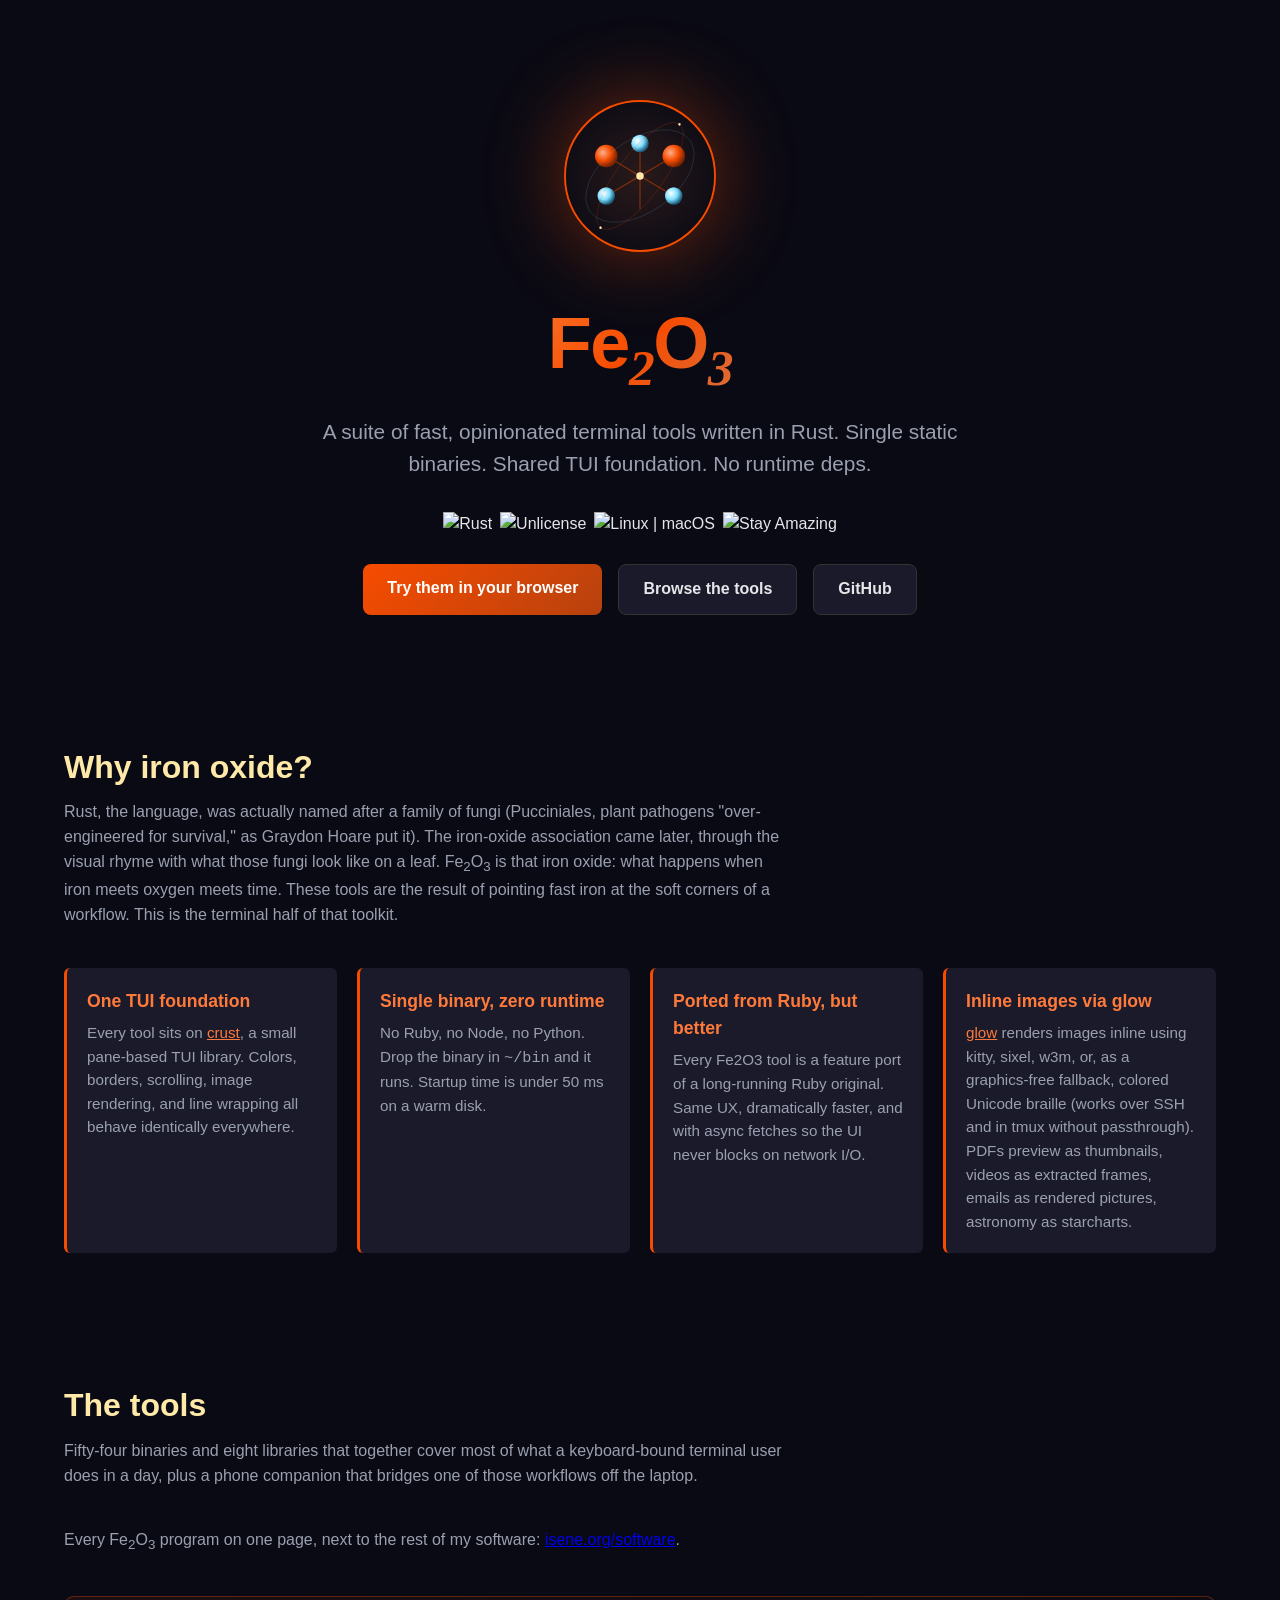
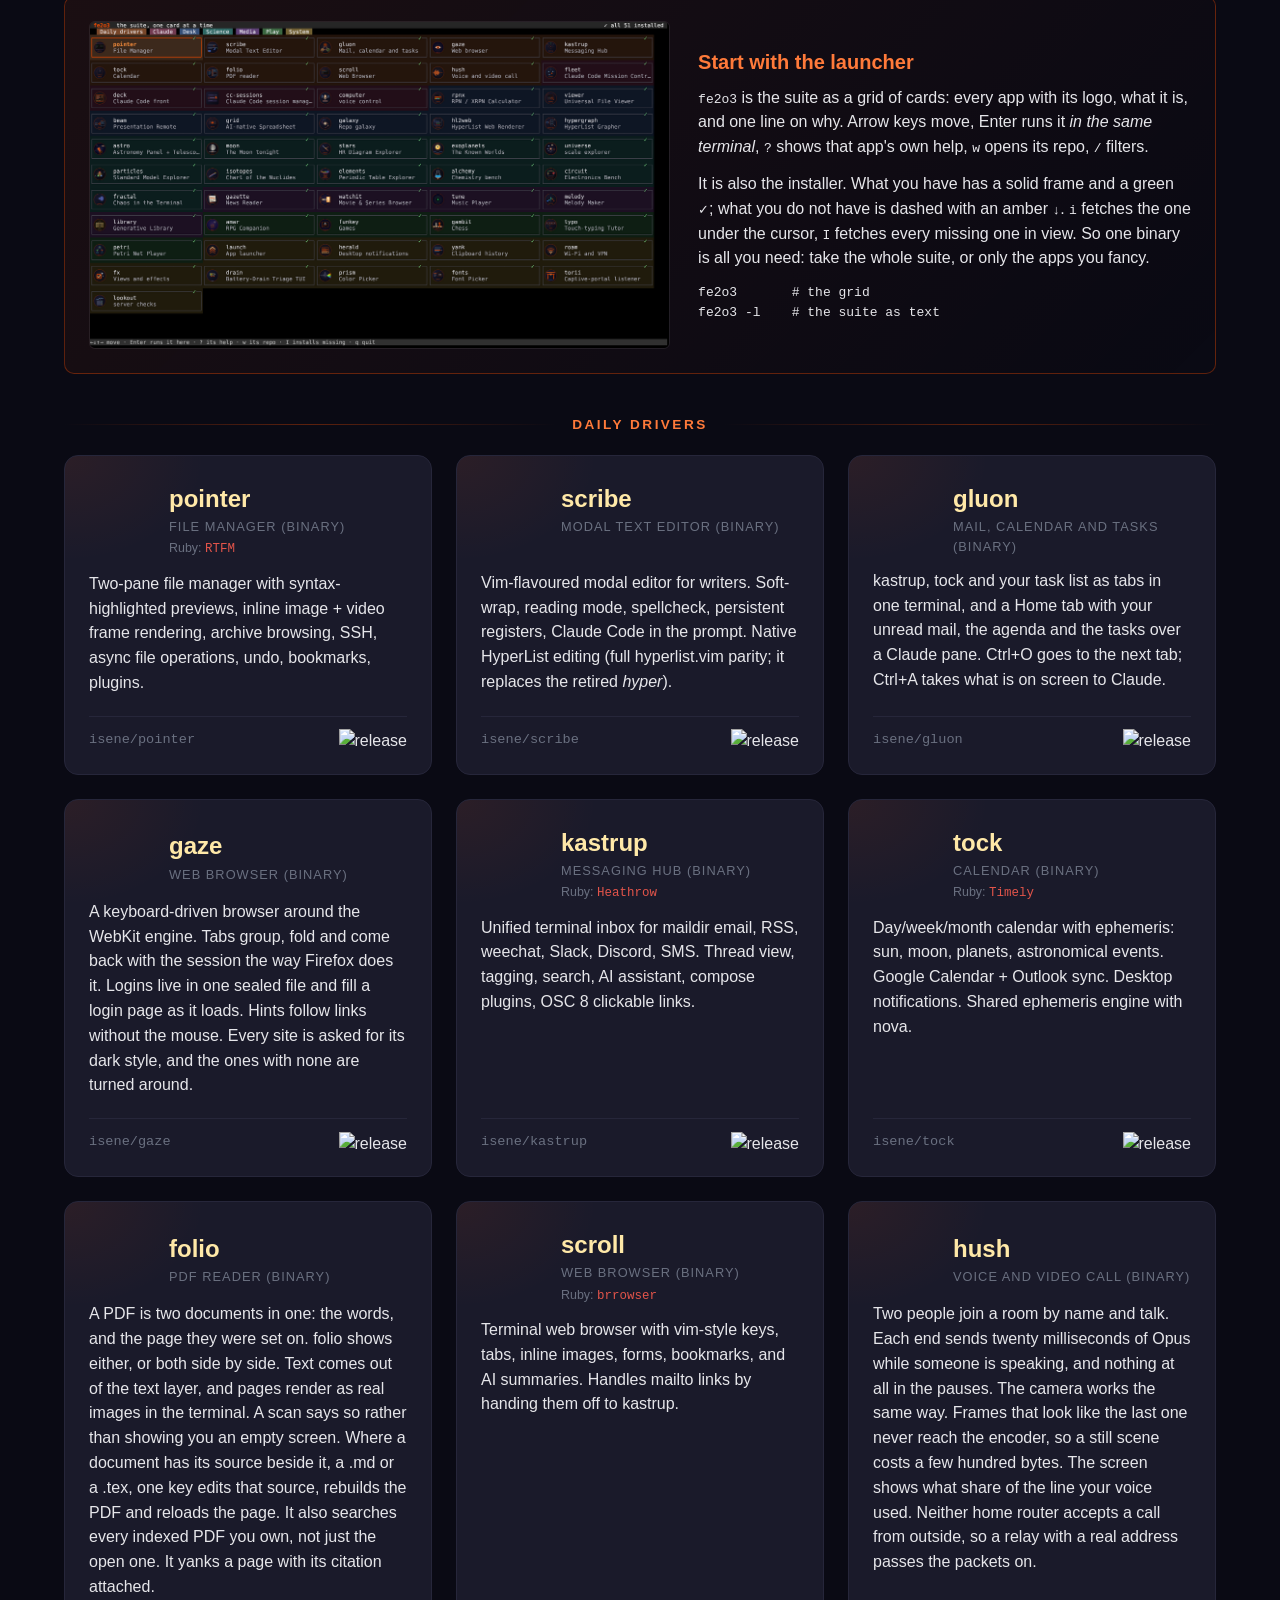
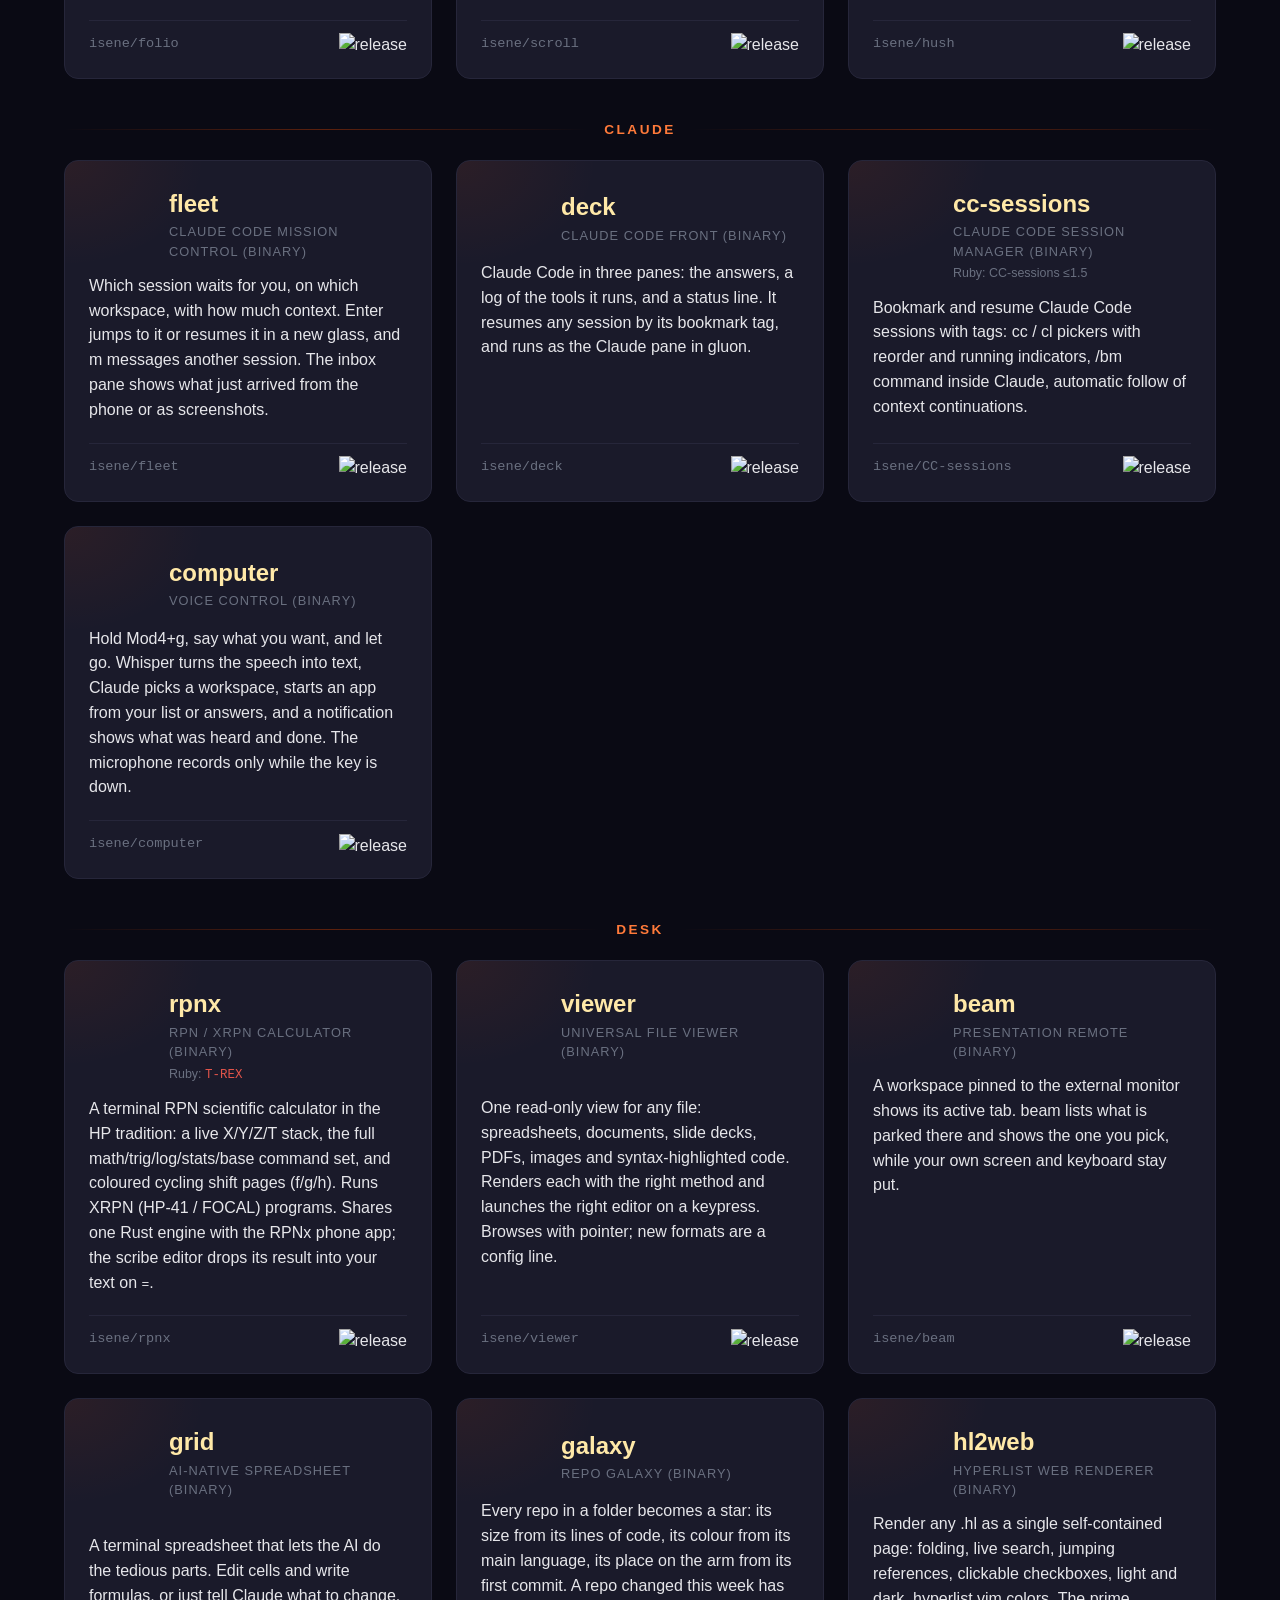
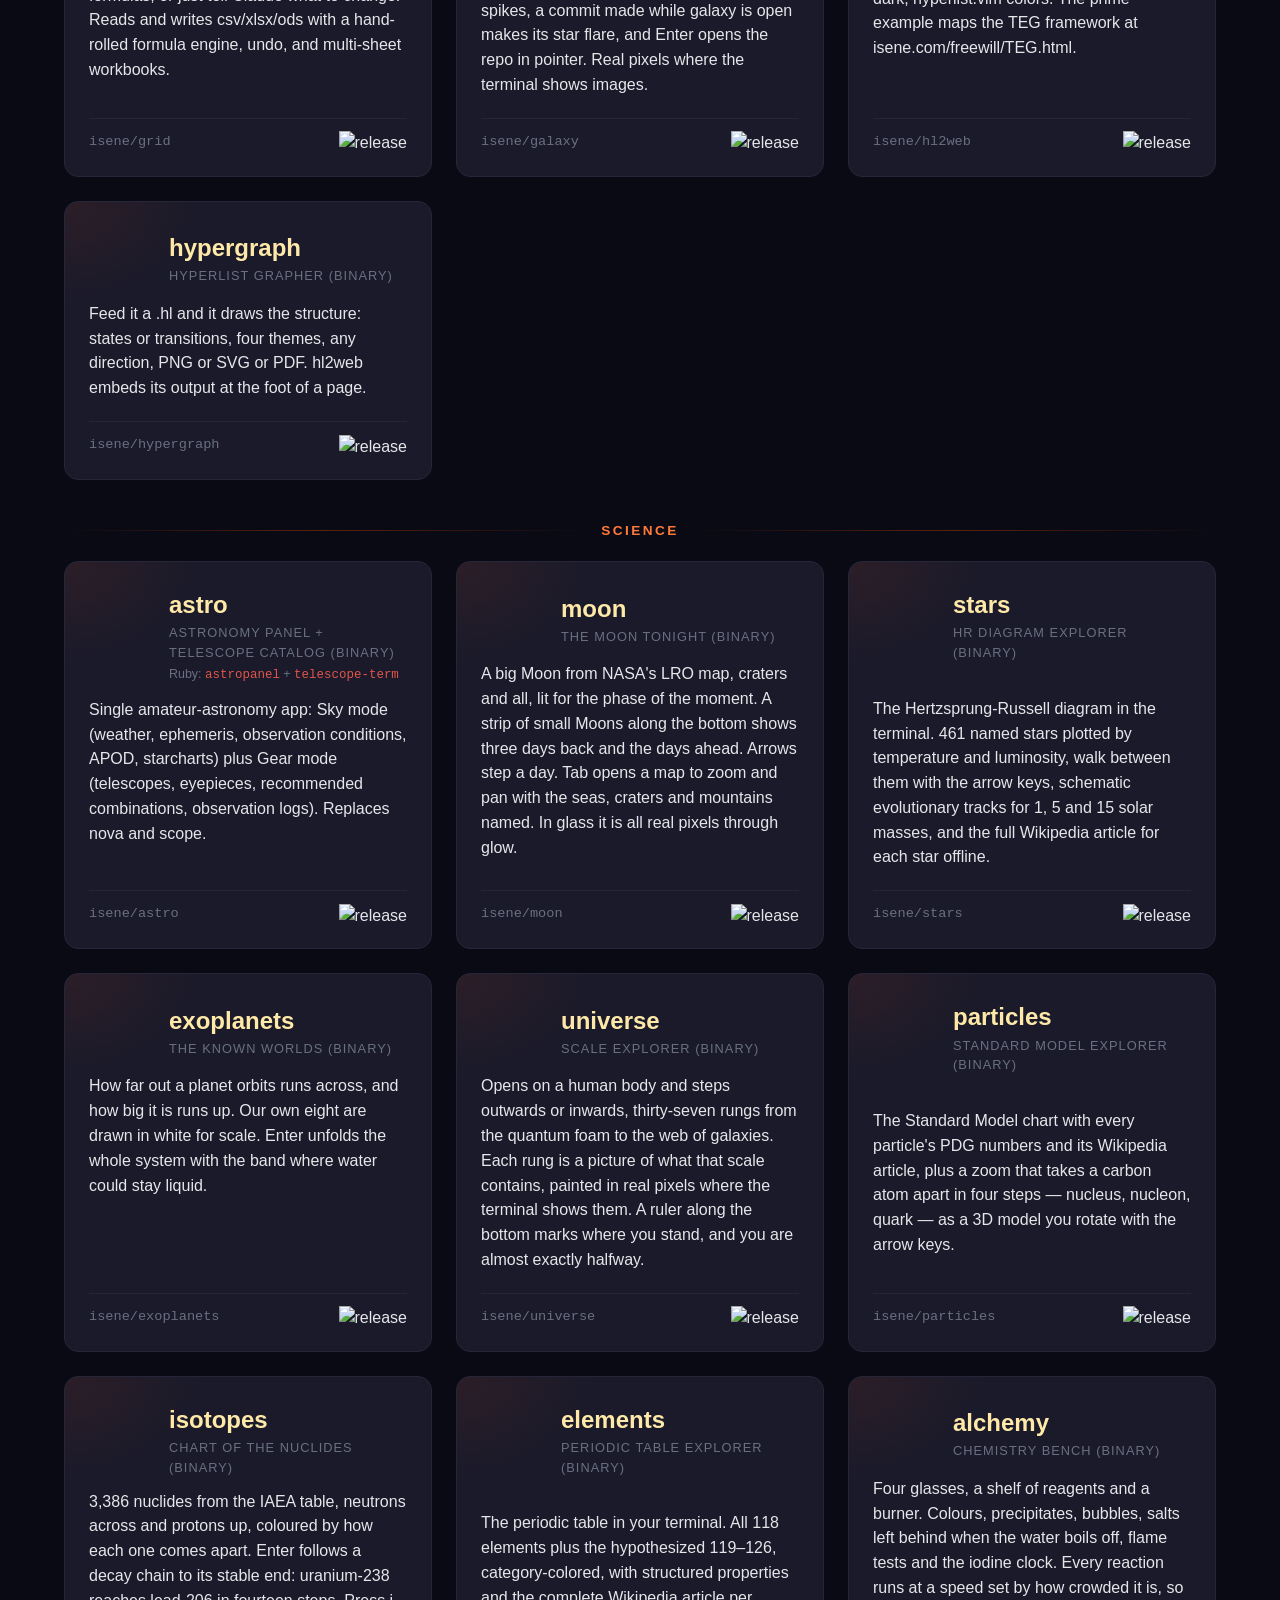
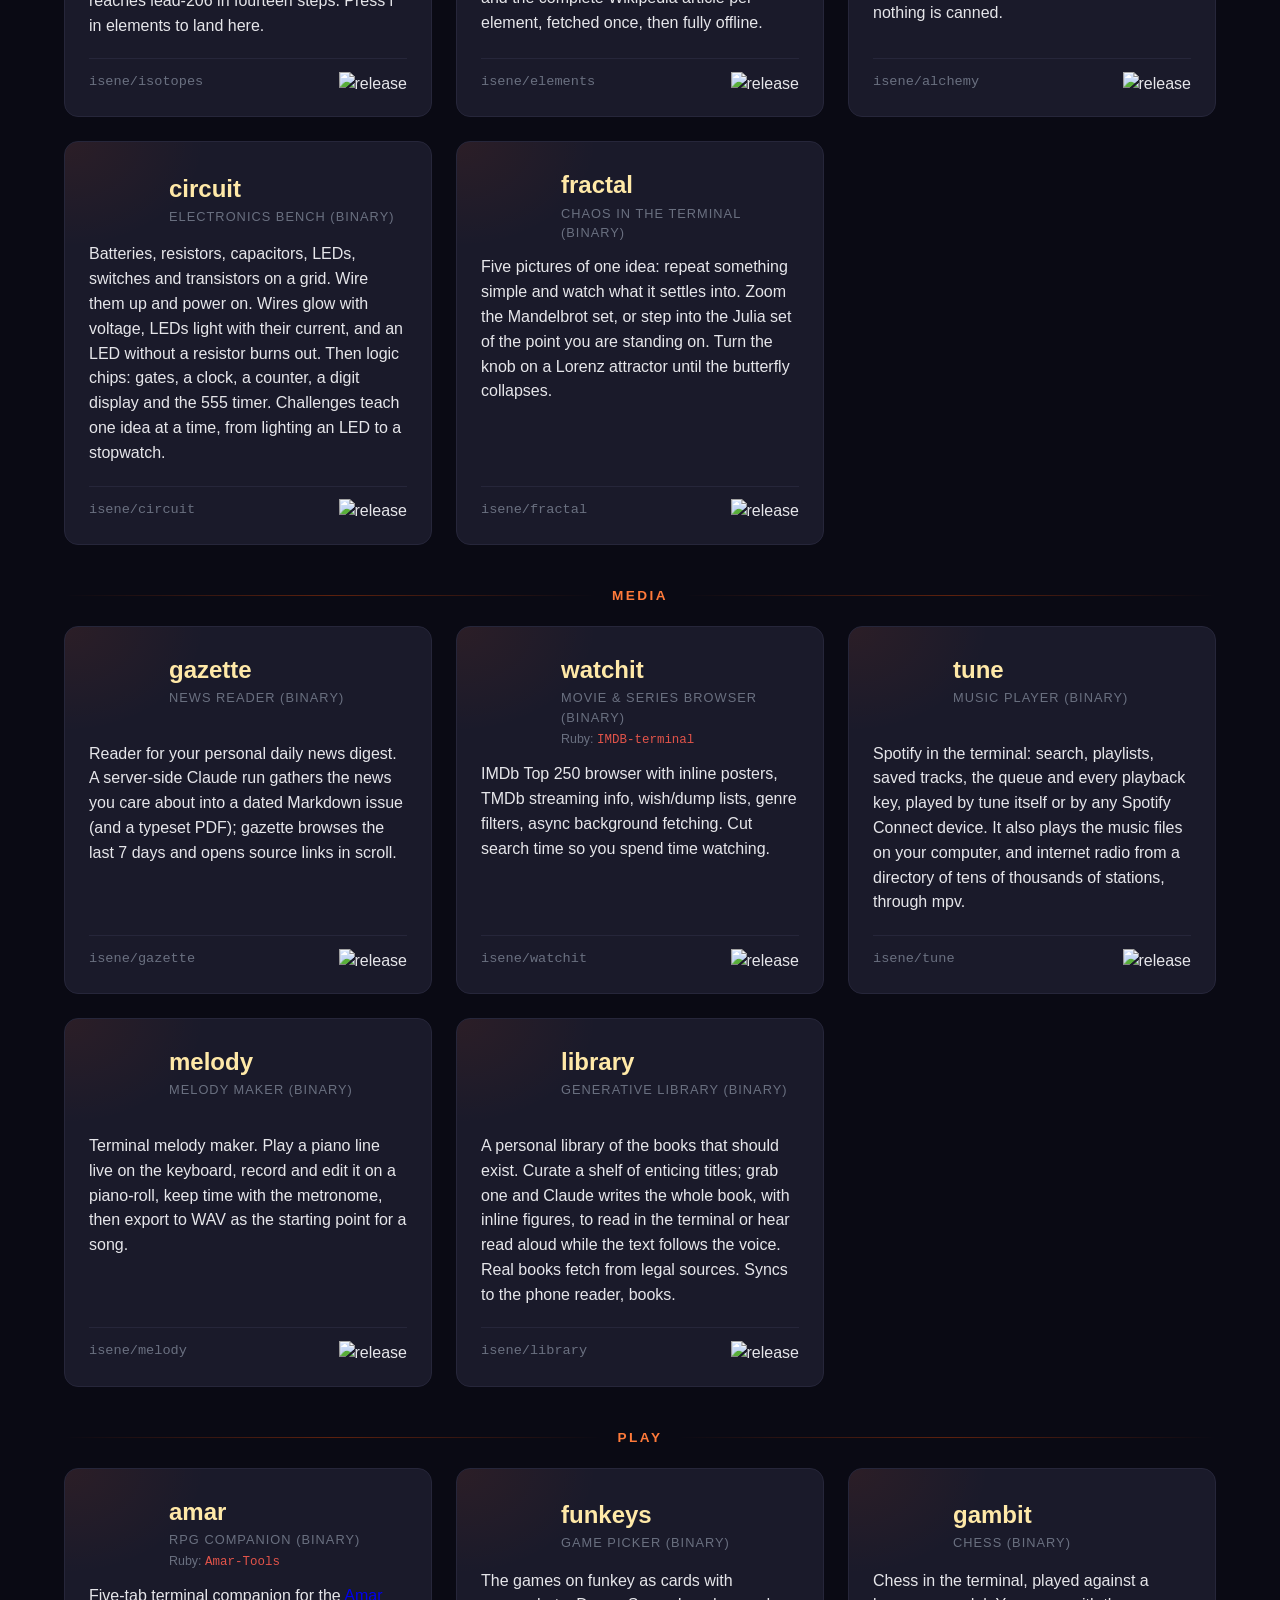
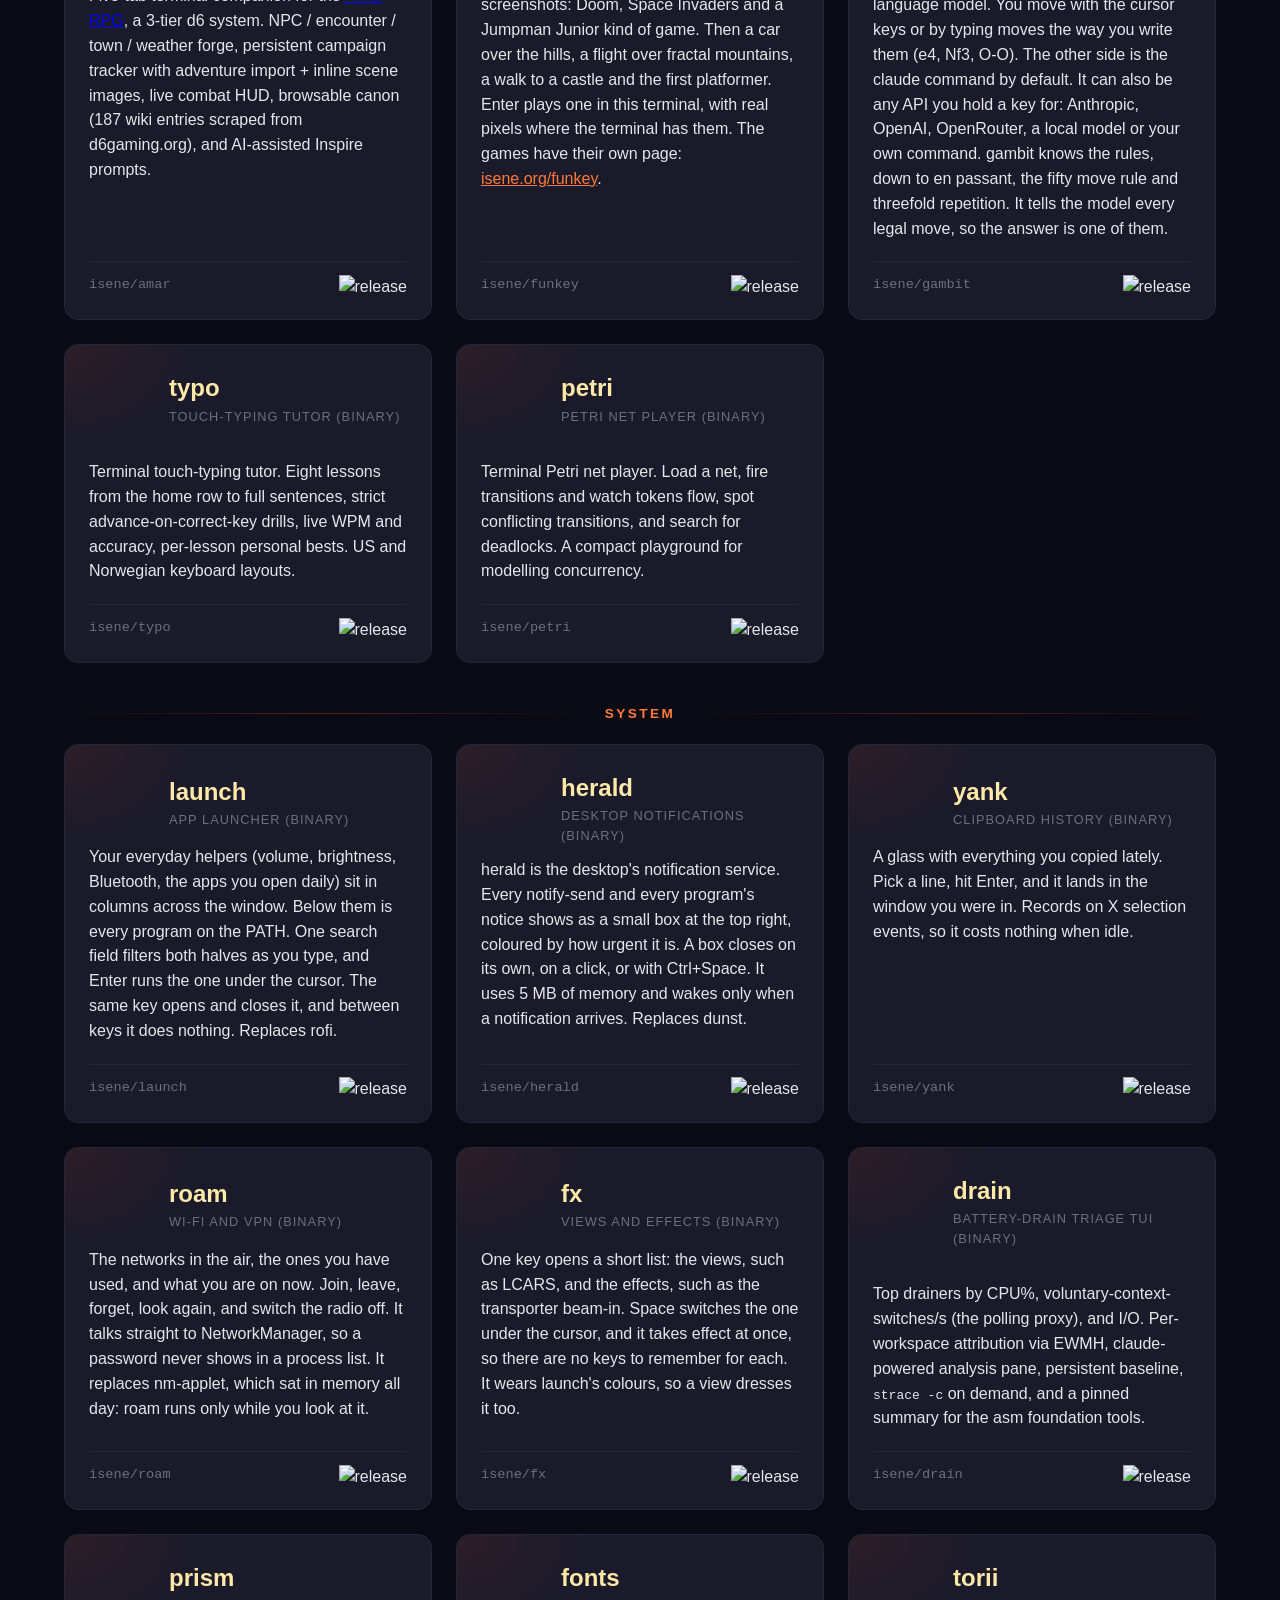
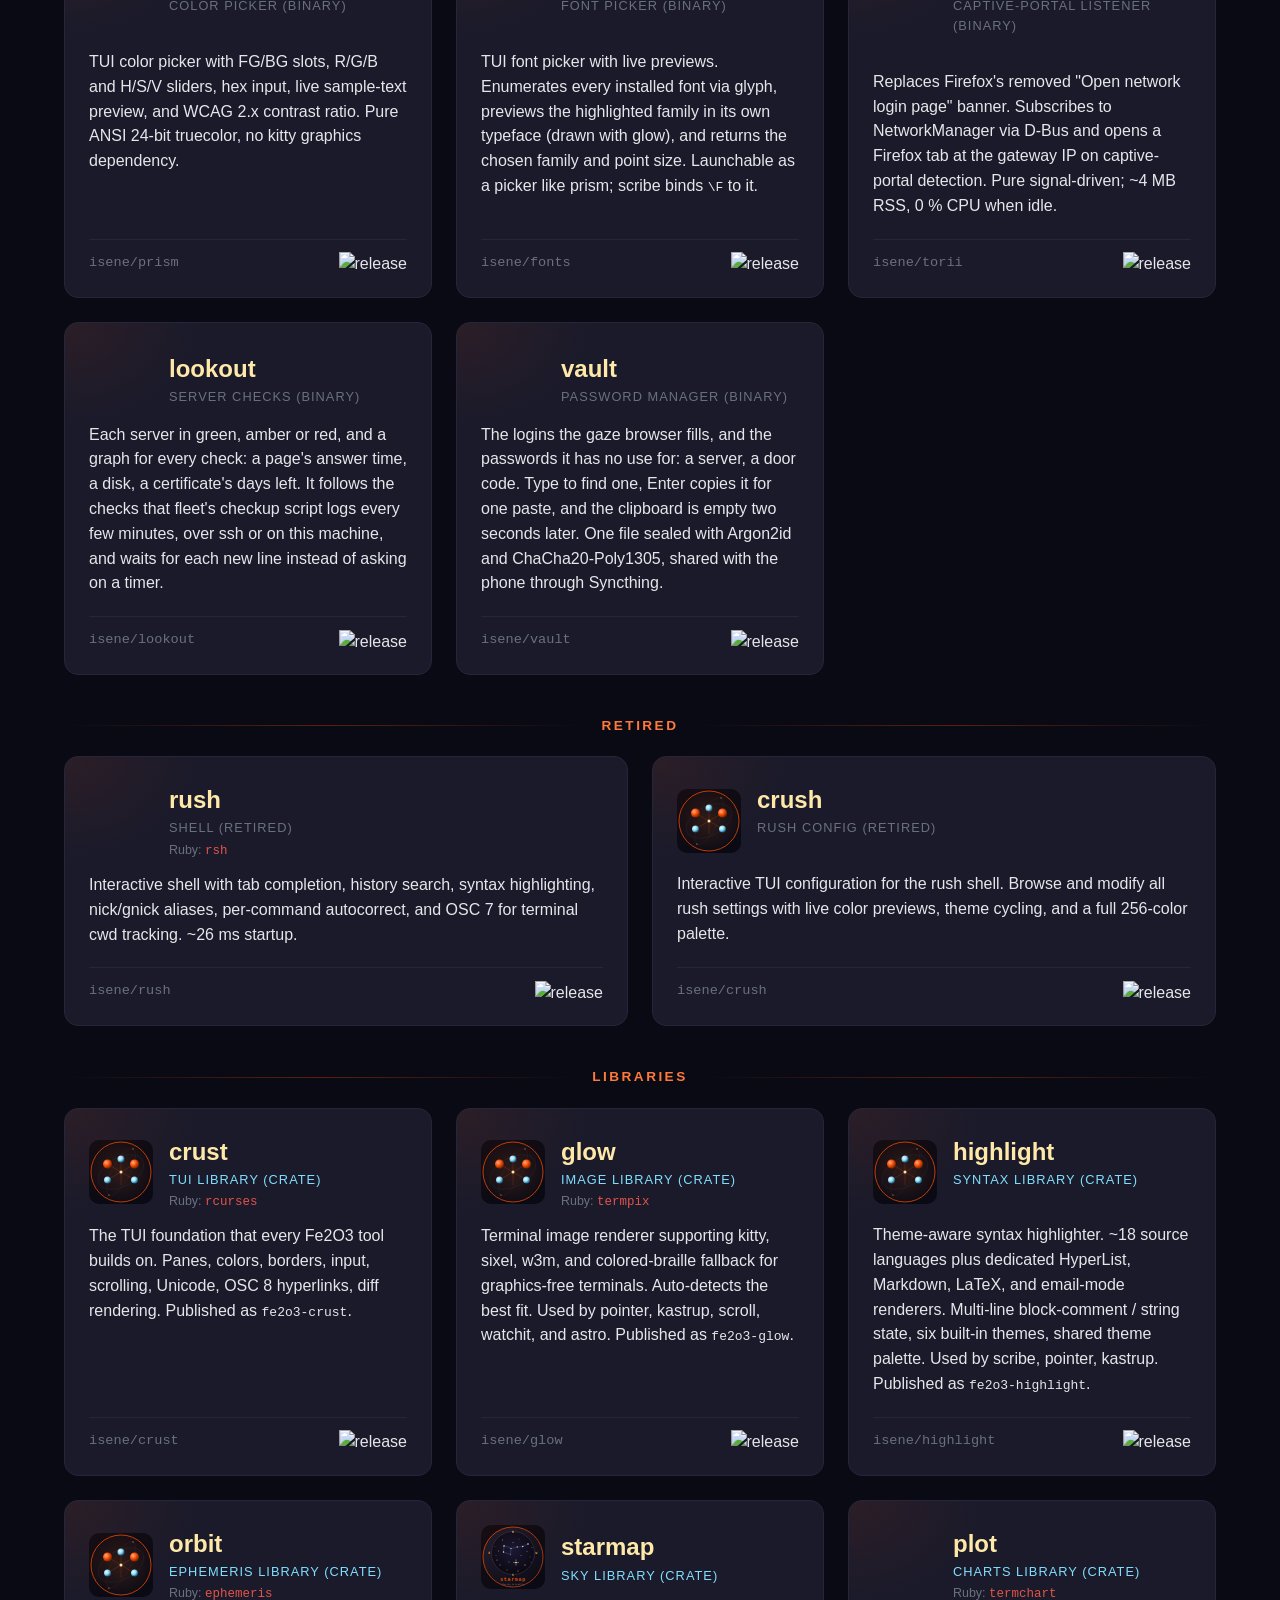
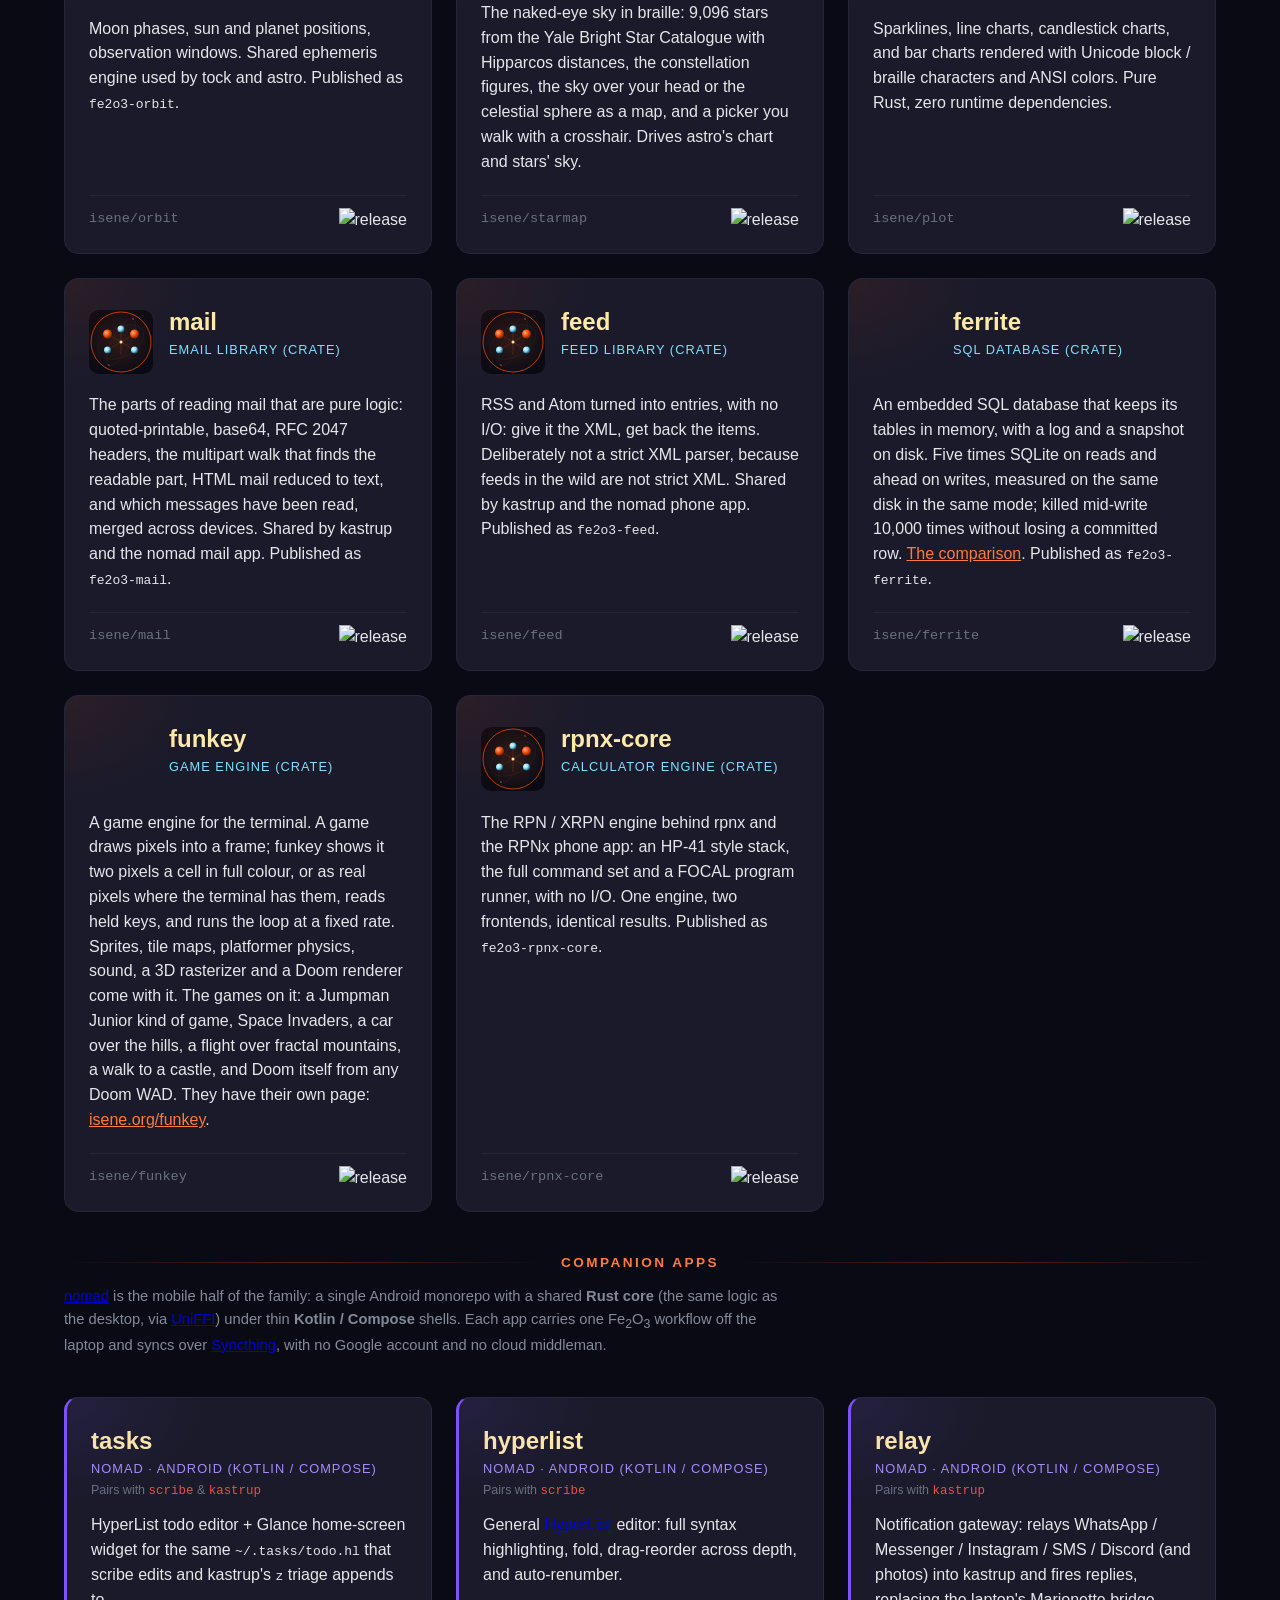
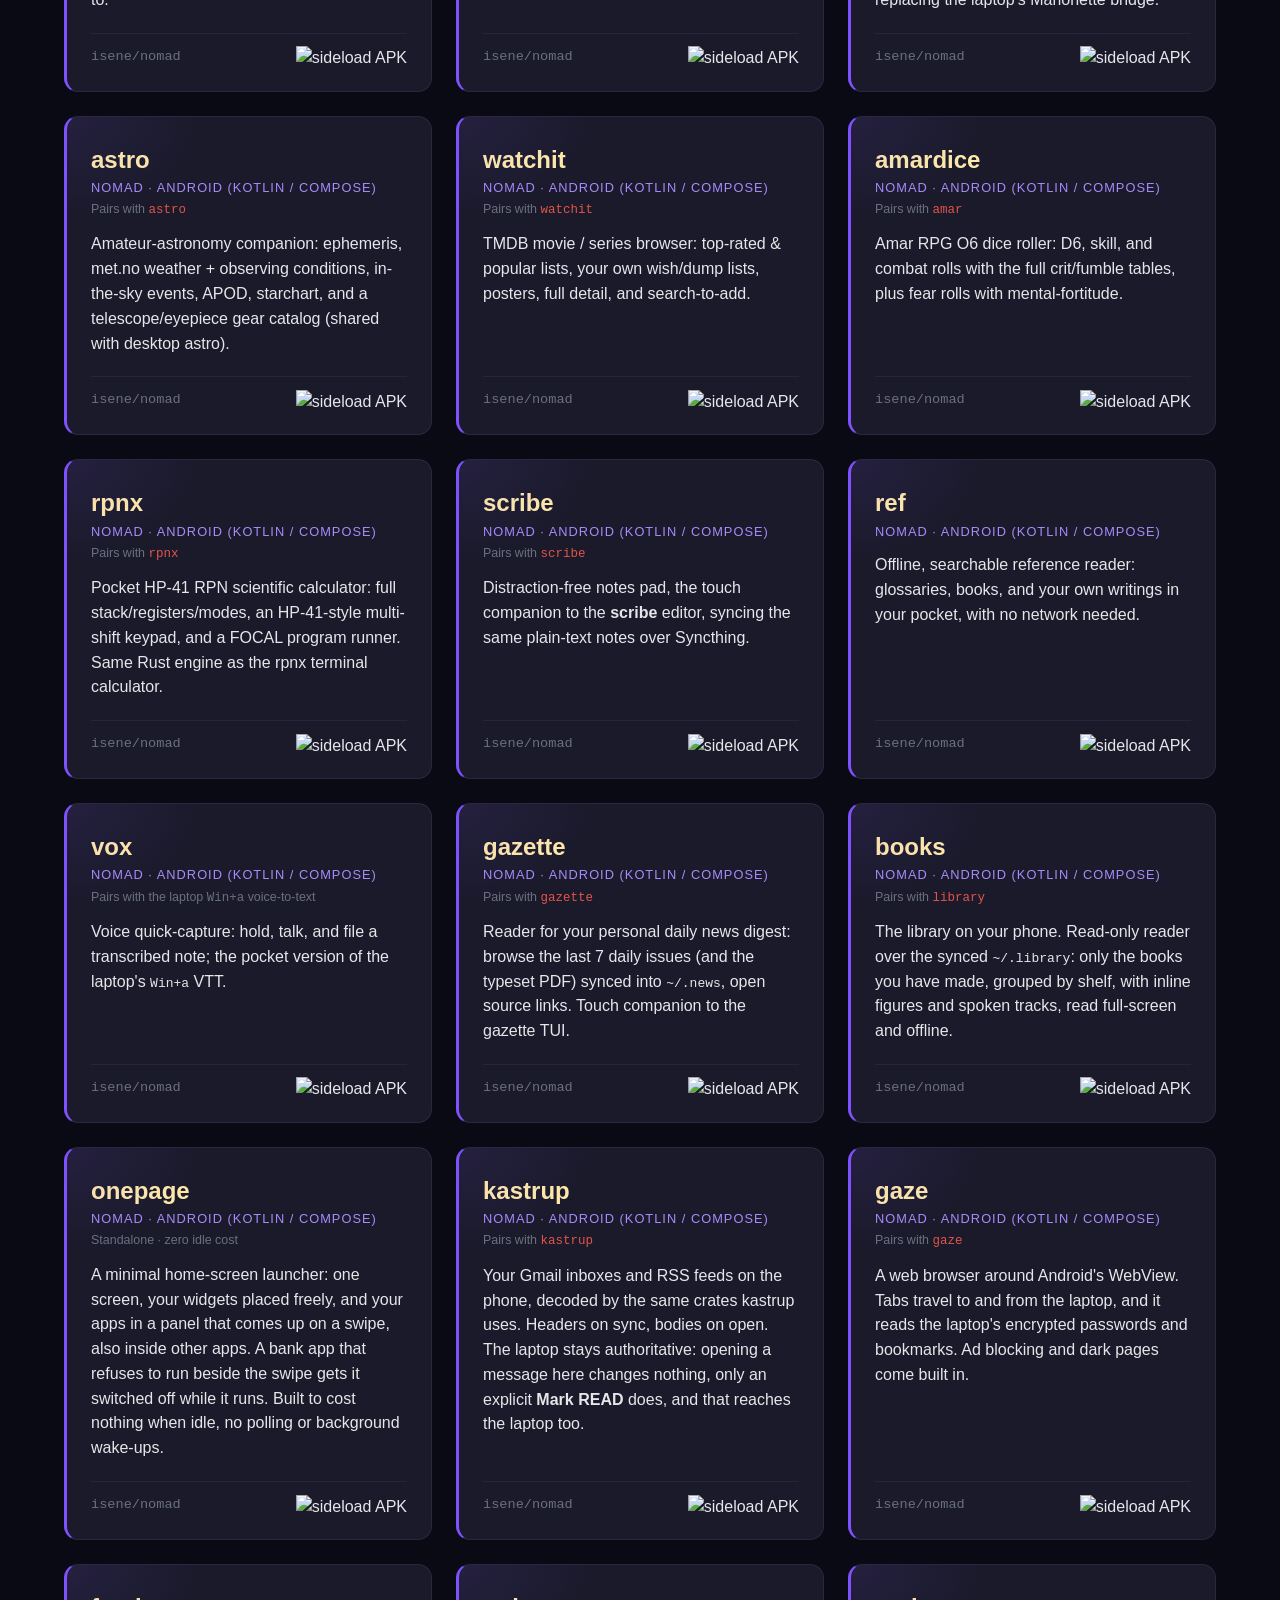
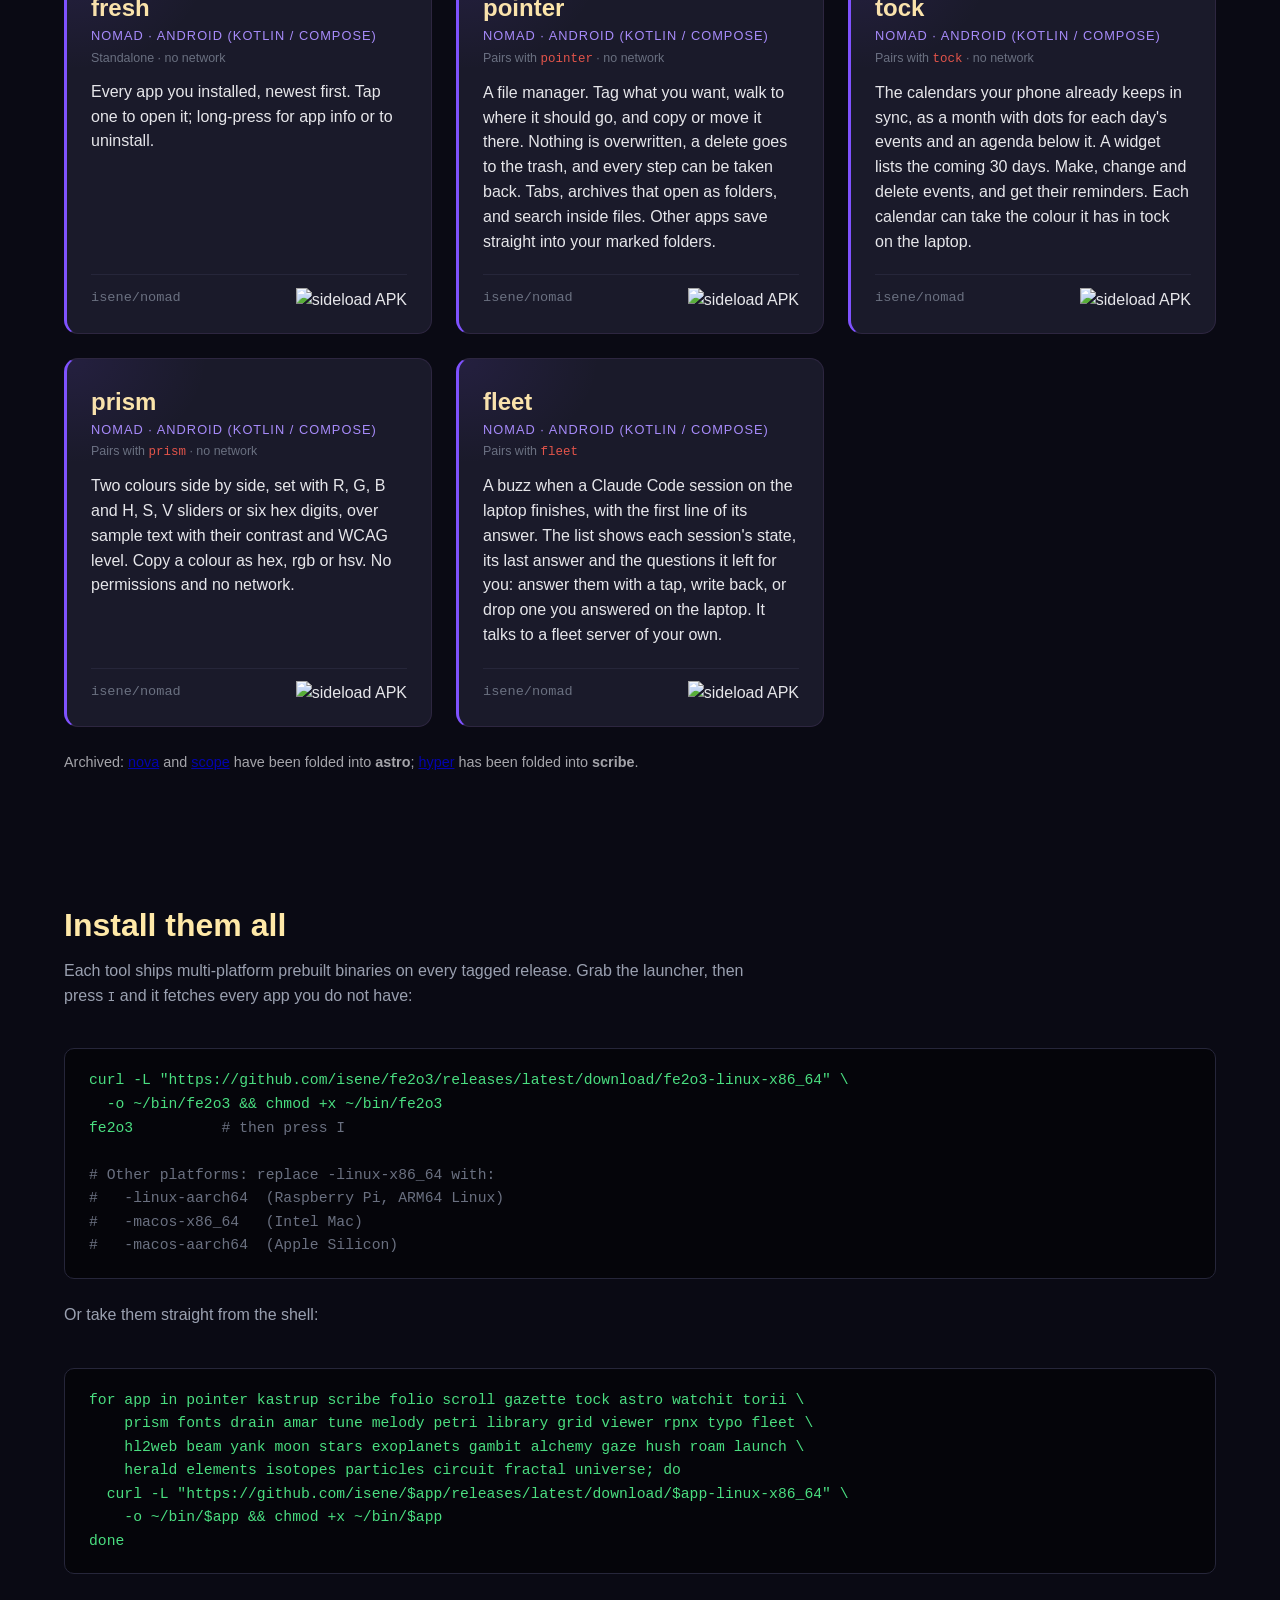
==== docs/index.html @ 5623df81 "vault joins the suite Co-Authored-By: Claude Fable 5.2 <noreply@anthropic.com>" ====
<!doctype html>
<html lang="en">
<head>
  <meta charset="utf-8">
  <meta name="viewport" content="width=device-width, initial-scale=1">
  <title>Fe2O3 - Rust Terminal Suite</title>
  <meta name="description" content="Fe2O3 is a suite of fast Rust terminal tools for daily work. Mail, files, a web browser, a calendar, astronomy and more, on one TUI library.">
  <link rel="icon" href="img/fe2o3.svg" type="image/svg+xml">
  <link rel="stylesheet" href="style.css">
  <!-- OpenGraph -->
  <meta property="og:title" content="Fe2O3: Rust Terminal Suite">
  <meta property="og:description" content="Fast, opinionated terminal tools in Rust. Shell, file manager, email, browser, calendar, astronomy, movies.">
  <meta property="og:type" content="website">
  <meta property="og:image" content="img/fe2o3.svg">
</head>
<body>

  <header class="hero">
    <div class="container">
      <img src="img/fe2o3.svg" alt="Fe2O3 logo" class="hero-logo">
      <h1>Fe<span class="formula"><sub>2</sub></span>O<span class="formula"><sub>3</sub></span></h1>
      <p class="tagline">
        A suite of fast, opinionated terminal tools written in Rust.
        Single static binaries. Shared TUI foundation. No runtime deps.
      </p>
      <div class="badges">
        <img src="https://img.shields.io/badge/language-Rust-f74c00" alt="Rust">
        <img src="https://img.shields.io/badge/license-Unlicense-green" alt="Unlicense">
        <img src="https://img.shields.io/badge/platform-Linux%20%7C%20macOS-blue" alt="Linux | macOS">
        <img src="https://img.shields.io/badge/Stay-Amazing-important" alt="Stay Amazing">
      </div>
      <div class="cta">
        <a href="try/" class="primary">Try them in your browser</a>
        <a href="#tools" class="secondary">Browse the tools</a>
        <a href="https://github.com/isene" class="secondary">GitHub</a>
      </div>
    </div>
  </header>

  <section id="why">
    <div class="container">
      <h2>Why iron oxide?</h2>
      <p class="section-intro">
        Rust, the language, was actually named after a family of fungi
        (Pucciniales, plant pathogens "over-engineered for survival,"
        as Graydon Hoare put it). The iron-oxide association came later,
        through the visual rhyme with what those fungi look like on a
        leaf. Fe<sub>2</sub>O<sub>3</sub> is that iron oxide: what
        happens when iron meets oxygen meets time. These tools are the
        result of pointing fast iron at the soft corners of a workflow.
        This is the terminal half of that toolkit.
      </p>
      <div class="features">
        <div class="feature">
          <h3>One TUI foundation</h3>
          <p>
            Every tool sits on <a href="https://github.com/isene/crust" style="color:var(--rust-glow)">crust</a>,
            a small pane-based TUI library. Colors, borders, scrolling, image rendering,
            and line wrapping all behave identically everywhere.
          </p>
        </div>
        <div class="feature">
          <h3>Single binary, zero runtime</h3>
          <p>
            No Ruby, no Node, no Python. Drop the binary in <code>~/bin</code>
            and it runs. Startup time is under 50 ms on a warm disk.
          </p>
        </div>
        <div class="feature">
          <h3>Ported from Ruby, but better</h3>
          <p>
            Every Fe2O3 tool is a feature port of a long-running Ruby
            original. Same UX, dramatically faster, and with async
            fetches so the UI never blocks on network I/O.
          </p>
        </div>
        <div class="feature">
          <h3>Inline images via glow</h3>
          <p>
            <a href="https://github.com/isene/glow" style="color:var(--rust-glow)">glow</a>
            renders images inline using kitty, sixel, w3m, or, as a
            graphics-free fallback, colored Unicode braille (works over
            SSH and in tmux without passthrough). PDFs preview as
            thumbnails, videos as extracted frames, emails as rendered
            pictures, astronomy as starcharts.
          </p>
        </div>
      </div>
    </div>
  </section>

  <section id="tools">
    <div class="container">
      <h2>The tools</h2>
      <p class="section-intro">
        Fifty-four binaries and eight libraries that together cover most
        of what a keyboard-bound terminal user does in a day, plus a phone
        companion that bridges one of those workflows off the laptop.
      </p>
      <p class="section-intro">Every Fe<sub>2</sub>O<sub>3</sub> program on one page, next to the rest of my software: <a href="https://isene.org/software/?tag=fe2o3">isene.org/software</a>.</p>
      <div class="launcher">
        <div class="launcher-shot">
          <img src="img/fe2o3-launcher.png" alt="the fe2o3 launcher: a grid of app cards">
        </div>
        <div class="launcher-copy">
          <h3>Start with the launcher</h3>
          <p>
            <code>fe2o3</code> is the suite as a grid of cards: every app with
            its logo, what it is, and one line on why. Arrow keys move, Enter
            runs it <em>in the same terminal</em>, <code>?</code> shows that
            app's own help, <code>w</code> opens its repo, <code>/</code>
            filters.
          </p>
          <p>
            It is also the installer. What you have has a solid frame and a
            green <code>✓</code>; what you do not have is dashed with an
            amber <code>↓</code>. <code>i</code> fetches the one under the
            cursor, <code>I</code> fetches every missing one in view. So one
            binary is all you need: take the whole suite, or only the apps
            you fancy.
          </p>
          <pre><span class="cmd">fe2o3       <span class="comment"># the grid</span>
fe2o3 -l    <span class="comment"># the suite as text</span></span></pre>
        </div>
      </div>

      <div class="grid-divider first">
        <span class="grid-divider-label">Daily drivers</span>
      </div>

      <div class="grid">
        <div class="card">
          <div class="card-head">
            <img class="card-logo" src="https://raw.githubusercontent.com/isene/pointer/master/img/pointer.svg" alt="pointer logo" onerror="this.style.visibility='hidden'">
            <div>
              <h3 class="card-title"><a class="card-link" href="https://github.com/isene/pointer">pointer</a></h3>
              <div class="card-kind">File Manager (binary)</div>
              <div class="card-ruby">Ruby: <a href="https://github.com/isene/RTFM">RTFM</a></div>
            </div>
          </div>
          <p class="card-desc">
            Two-pane file manager with syntax-highlighted previews, inline
            image + video frame rendering, archive browsing, SSH, async
            file operations, undo, bookmarks, plugins.
          </p>
          <div class="card-meta">
            <span class="repo">isene/pointer</span>
            <img src="https://badgen.net/github/release/isene/pointer" alt="release">
          </div>
        </div>
        <div class="card">
          <div class="card-head">
            <img class="card-logo" src="https://raw.githubusercontent.com/isene/scribe/master/img/scribe.svg" alt="scribe logo" onerror="this.style.visibility='hidden'">
            <div>
              <h3 class="card-title"><a class="card-link" href="https://github.com/isene/scribe">scribe</a></h3>
              <div class="card-kind">Modal Text Editor (binary)</div>
              <div class="card-ruby">&nbsp;</div>
            </div>
          </div>
          <p class="card-desc">
            Vim-flavoured modal editor for writers. Soft-wrap, reading mode,
            spellcheck, persistent registers, Claude Code in the prompt.
            Native HyperList editing (full hyperlist.vim parity; it replaces
            the retired <em>hyper</em>).
          </p>
          <div class="card-meta">
            <span class="repo">isene/scribe</span>
            <img src="https://badgen.net/github/release/isene/scribe" alt="release">
          </div>
        </div>
        <div class="card">
          <div class="card-head">
            <img class="card-logo" src="https://raw.githubusercontent.com/isene/gluon/master/img/gluon.svg" alt="gluon logo" onerror="this.style.visibility='hidden'">
            <div>
              <h3 class="card-title"><a class="card-link" href="https://github.com/isene/gluon">gluon</a></h3>
              <div class="card-kind">Mail, calendar and tasks (binary)</div>
            </div>
          </div>
          <p class="card-desc">
            kastrup, tock and your task list as tabs in one terminal, and a Home tab with your unread mail, the agenda and the tasks over a Claude pane. Ctrl+O goes to the next tab; Ctrl+A takes what is on screen to Claude.
          </p>
          <div class="card-meta">
            <span class="repo">isene/gluon</span>
            <img src="https://badgen.net/github/release/isene/gluon" alt="release">
          </div>
        </div>
        <div class="card">
          <div class="card-head">
            <img class="card-logo" src="https://raw.githubusercontent.com/isene/gaze/master/img/gaze.svg" alt="gaze logo" onerror="this.style.visibility='hidden'">
            <div>
              <h3 class="card-title"><a class="card-link" href="https://github.com/isene/gaze">gaze</a></h3>
              <div class="card-kind">Web browser (binary)</div>
            </div>
          </div>
          <p class="card-desc">
            A keyboard-driven browser around the WebKit engine. Tabs group, fold and come back with the session the way Firefox does it. Logins live in one sealed file and fill a login page as it loads. Hints follow links without the mouse. Every site is asked for its dark style, and the ones with none are turned around.
          </p>
          <div class="card-meta">
            <span class="repo">isene/gaze</span>
            <img src="https://badgen.net/github/release/isene/gaze" alt="release">
          </div>
        </div>
        <div class="card">
          <div class="card-head">
            <img class="card-logo" src="https://raw.githubusercontent.com/isene/kastrup/master/img/kastrup.svg" alt="kastrup logo" onerror="this.style.visibility='hidden'">
            <div>
              <h3 class="card-title"><a class="card-link" href="https://github.com/isene/kastrup">kastrup</a></h3>
              <div class="card-kind">Messaging Hub (binary)</div>
              <div class="card-ruby">Ruby: <a href="https://github.com/isene/heathrow">Heathrow</a></div>
            </div>
          </div>
          <p class="card-desc">
            Unified terminal inbox for maildir email, RSS, weechat, Slack,
            Discord, SMS. Thread view, tagging, search, AI assistant,
            compose plugins, OSC 8 clickable links.
          </p>
          <div class="card-meta">
            <span class="repo">isene/kastrup</span>
            <img src="https://badgen.net/github/release/isene/kastrup" alt="release">
          </div>
        </div>
        <div class="card">
          <div class="card-head">
            <img class="card-logo" src="https://raw.githubusercontent.com/isene/tock/master/img/tock.svg" alt="tock logo" onerror="this.style.visibility='hidden'">
            <div>
              <h3 class="card-title"><a class="card-link" href="https://github.com/isene/tock">tock</a></h3>
              <div class="card-kind">Calendar (binary)</div>
              <div class="card-ruby">Ruby: <a href="https://github.com/isene/timely">Timely</a></div>
            </div>
          </div>
          <p class="card-desc">
            Day/week/month calendar with ephemeris: sun, moon, planets,
            astronomical events. Google Calendar + Outlook sync. Desktop
            notifications. Shared ephemeris engine with nova.
          </p>
          <div class="card-meta">
            <span class="repo">isene/tock</span>
            <img src="https://badgen.net/github/release/isene/tock" alt="release">
          </div>
        </div>
        <div class="card">
          <div class="card-head">
            <img class="card-logo" src="https://raw.githubusercontent.com/isene/folio/master/img/folio.svg" alt="folio logo" onerror="this.style.visibility='hidden'">
            <div>
              <h3 class="card-title"><a class="card-link" href="https://github.com/isene/folio">folio</a></h3>
              <div class="card-kind">PDF reader (binary)</div>
            </div>
          </div>
          <p class="card-desc">
            A PDF is two documents in one: the words, and the page they were set on. folio shows either, or both side by side. Text comes out of the text layer, and pages render as real images in the terminal. A scan says so rather than showing you an empty screen. Where a document has its source beside it, a .md or a .tex, one key edits that source, rebuilds the PDF and reloads the page. It also searches every indexed PDF you own, not just the open one. It yanks a page with its citation attached.
          </p>
          <div class="card-meta">
            <span class="repo">isene/folio</span>
            <img src="https://badgen.net/github/release/isene/folio" alt="release">
          </div>
        </div>
        <div class="card">
          <div class="card-head">
            <img class="card-logo" src="https://raw.githubusercontent.com/isene/scroll/master/img/scroll.svg" alt="scroll logo" onerror="this.style.visibility='hidden'">
            <div>
              <h3 class="card-title"><a class="card-link" href="https://github.com/isene/scroll">scroll</a></h3>
              <div class="card-kind">Web Browser (binary)</div>
              <div class="card-ruby">Ruby: <a href="https://github.com/isene/brrowser">brrowser</a></div>
            </div>
          </div>
          <p class="card-desc">
            Terminal web browser with vim-style keys, tabs, inline images,
            forms, bookmarks, and AI summaries. Handles mailto links by
            handing them off to kastrup.
          </p>
          <div class="card-meta">
            <span class="repo">isene/scroll</span>
            <img src="https://badgen.net/github/release/isene/scroll" alt="release">
          </div>
        </div>
        <div class="card">
          <div class="card-head">
            <img class="card-logo" src="https://raw.githubusercontent.com/isene/hush/master/img/hush.svg" alt="hush logo" onerror="this.style.visibility='hidden'">
            <div>
              <h3 class="card-title"><a class="card-link" href="https://github.com/isene/hush">hush</a></h3>
              <div class="card-kind">Voice and video call (binary)</div>
            </div>
          </div>
          <p class="card-desc">
            Two people join a room by name and talk. Each end sends twenty milliseconds of Opus while someone is speaking, and nothing at all in the pauses. The camera works the same way. Frames that look like the last one never reach the encoder, so a still scene costs a few hundred bytes. The screen shows what share of the line your voice used. Neither home router accepts a call from outside, so a relay with a real address passes the packets on.
          </p>
          <div class="card-meta">
            <span class="repo">isene/hush</span>
            <img src="https://badgen.net/github/release/isene/hush" alt="release">
          </div>
        </div>
      </div>

      <div class="grid-divider">
        <span class="grid-divider-label">Claude</span>
      </div>

      <div class="grid">
        <div class="card">
          <div class="card-head">
            <img class="card-logo" src="https://raw.githubusercontent.com/isene/fleet/master/img/fleet.svg" alt="fleet logo" onerror="this.style.visibility='hidden'">
            <div>
              <h3 class="card-title"><a class="card-link" href="https://github.com/isene/fleet">fleet</a></h3>
              <div class="card-kind">Claude Code Mission Control (binary)</div>
            </div>
          </div>
          <p class="card-desc">
            Which session waits for you, on which workspace, with how much context. Enter jumps to it or resumes it in a new glass, and m messages another session. The inbox pane shows what just arrived from the phone or as screenshots.
          </p>
          <div class="card-meta">
            <span class="repo">isene/fleet</span>
            <img src="https://badgen.net/github/release/isene/fleet" alt="release">
          </div>
        </div>
        <div class="card">
          <div class="card-head">
            <img class="card-logo" src="https://raw.githubusercontent.com/isene/deck/master/img/deck.svg" alt="deck logo" onerror="this.style.visibility='hidden'">
            <div>
              <h3 class="card-title"><a class="card-link" href="https://github.com/isene/deck">deck</a></h3>
              <div class="card-kind">Claude Code front (binary)</div>
            </div>
          </div>
          <p class="card-desc">
            Claude Code in three panes: the answers, a log of the tools it runs, and a status line. It resumes any session by its bookmark tag, and runs as the Claude pane in gluon.
          </p>
          <div class="card-meta">
            <span class="repo">isene/deck</span>
            <img src="https://badgen.net/github/release/isene/deck" alt="release">
          </div>
        </div>
        <div class="card">
          <div class="card-head">
            <img class="card-logo" src="https://raw.githubusercontent.com/isene/CC-sessions/master/img/cc-sessions.svg" alt="cc-sessions logo" onerror="this.style.visibility='hidden'">
            <div>
              <h3 class="card-title"><a class="card-link" href="https://github.com/isene/CC-sessions">cc-sessions</a></h3>
              <div class="card-kind">Claude Code session manager (binary)</div>
              <div class="card-ruby">Ruby: CC-sessions &le;1.5</div>
            </div>
          </div>
          <p class="card-desc">
            Bookmark and resume Claude Code sessions with tags: cc / cl
            pickers with reorder and running indicators, /bm command
            inside Claude, automatic follow of context continuations.
          </p>
          <div class="card-meta">
            <span class="repo">isene/CC-sessions</span>
            <img src="https://badgen.net/github/release/isene/CC-sessions" alt="release">
          </div>
        </div>
        <div class="card">
          <div class="card-head">
            <img class="card-logo" src="https://raw.githubusercontent.com/isene/computer/master/img/computer.svg" alt="computer logo" onerror="this.style.visibility='hidden'">
            <div>
              <h3 class="card-title"><a class="card-link" href="https://github.com/isene/computer">computer</a></h3>
              <div class="card-kind">voice control (binary)</div>
            </div>
          </div>
          <p class="card-desc">
            Hold Mod4+g, say what you want, and let go. Whisper turns the speech into text, Claude picks a workspace, starts an app from your list or answers, and a notification shows what was heard and done. The microphone records only while the key is down.
          </p>
          <div class="card-meta">
            <span class="repo">isene/computer</span>
            <img src="https://badgen.net/github/release/isene/computer" alt="release">
          </div>
        </div>
      </div>

      <div class="grid-divider">
        <span class="grid-divider-label">Desk</span>
      </div>

      <div class="grid">
        <div class="card">
          <div class="card-head">
            <img class="card-logo" src="https://raw.githubusercontent.com/isene/rpnx/master/img/rpnx.svg" alt="rpnx logo" onerror="this.style.visibility='hidden'">
            <div>
              <h3 class="card-title"><a class="card-link" href="https://github.com/isene/rpnx">rpnx</a></h3>
              <div class="card-kind">RPN / XRPN Calculator (binary)</div>
              <div class="card-ruby">Ruby: <a href="https://github.com/isene/T-REX">T-REX</a></div>
            </div>
          </div>
          <p class="card-desc">
            A terminal RPN scientific calculator in the HP tradition: a live
            X/Y/Z/T stack, the full math/trig/log/stats/base command set, and
            coloured cycling shift pages (f/g/h). Runs XRPN (HP-41 / FOCAL)
            programs. Shares one Rust engine with the RPNx phone app; the scribe
            editor drops its result into your text on <code>=</code>.
          </p>
          <div class="card-meta">
            <span class="repo">isene/rpnx</span>
            <img src="https://badgen.net/github/release/isene/rpnx" alt="release">
          </div>
        </div>
        <div class="card">
          <div class="card-head">
            <img class="card-logo" src="https://raw.githubusercontent.com/isene/viewer/master/img/viewer.svg" alt="viewer logo" onerror="this.style.visibility='hidden'">
            <div>
              <h3 class="card-title"><a class="card-link" href="https://github.com/isene/viewer">viewer</a></h3>
              <div class="card-kind">Universal File Viewer (binary)</div>
              <div class="card-ruby">&nbsp;</div>
            </div>
          </div>
          <p class="card-desc">
            One read-only view for any file: spreadsheets, documents, slide
            decks, PDFs, images and syntax-highlighted code. Renders each with
            the right method and launches the right editor on a keypress.
            Browses with pointer; new formats are a config line.
          </p>
          <div class="card-meta">
            <span class="repo">isene/viewer</span>
            <img src="https://badgen.net/github/release/isene/viewer" alt="release">
          </div>
        </div>
        <div class="card">
          <div class="card-head">
            <img class="card-logo" src="https://raw.githubusercontent.com/isene/beam/master/img/beam.svg" alt="beam logo" onerror="this.style.visibility='hidden'">
            <div>
              <h3 class="card-title"><a class="card-link" href="https://github.com/isene/beam">beam</a></h3>
              <div class="card-kind">Presentation Remote (binary)</div>
            </div>
          </div>
          <p class="card-desc">
            A workspace pinned to the external monitor shows its active tab. beam lists what is parked there and shows the one you pick, while your own screen and keyboard stay put.
          </p>
          <div class="card-meta">
            <span class="repo">isene/beam</span>
            <img src="https://badgen.net/github/release/isene/beam" alt="release">
          </div>
        </div>
        <div class="card">
          <div class="card-head">
            <img class="card-logo" src="https://raw.githubusercontent.com/isene/grid/master/img/grid.svg" alt="grid logo" onerror="this.style.visibility='hidden'">
            <div>
              <h3 class="card-title"><a class="card-link" href="https://github.com/isene/grid">grid</a></h3>
              <div class="card-kind">AI-native Spreadsheet (binary)</div>
              <div class="card-ruby">&nbsp;</div>
            </div>
          </div>
          <p class="card-desc">
            A terminal spreadsheet that lets the AI do the tedious parts. Edit
            cells and write formulas, or just tell Claude what to change. Reads
            and writes csv/xlsx/ods with a hand-rolled formula engine, undo, and
            multi-sheet workbooks.
          </p>
          <div class="card-meta">
            <span class="repo">isene/grid</span>
            <img src="https://badgen.net/github/release/isene/grid" alt="release">
          </div>
        </div>
        <div class="card">
          <div class="card-head">
            <img class="card-logo" src="https://raw.githubusercontent.com/isene/galaxy/master/img/galaxy.svg" alt="galaxy logo" onerror="this.style.visibility='hidden'">
            <div>
              <h3 class="card-title"><a class="card-link" href="https://github.com/isene/galaxy">galaxy</a></h3>
              <div class="card-kind">Repo galaxy (binary)</div>
            </div>
          </div>
          <p class="card-desc">
            Every repo in a folder becomes a star: its size from its lines of code, its colour from its main language, its place on the arm from its first commit. A repo changed this week has spikes, a commit made while galaxy is open makes its star flare, and Enter opens the repo in pointer. Real pixels where the terminal shows images.
          </p>
          <div class="card-meta">
            <span class="repo">isene/galaxy</span>
            <img src="https://badgen.net/github/release/isene/galaxy" alt="release">
          </div>
        </div>
        <div class="card">
          <div class="card-head">
            <img class="card-logo" src="https://raw.githubusercontent.com/isene/hl2web/master/img/hl2web.svg" alt="hl2web logo" onerror="this.style.visibility='hidden'">
            <div>
              <h3 class="card-title"><a class="card-link" href="https://github.com/isene/hl2web">hl2web</a></h3>
              <div class="card-kind">HyperList Web Renderer (binary)</div>
            </div>
          </div>
          <p class="card-desc">
            Render any .hl as a single self-contained page: folding, live search, jumping references, clickable checkboxes, light and dark, hyperlist.vim colors. The prime example maps the TEG framework at isene.com/freewill/TEG.html.
          </p>
          <div class="card-meta">
            <span class="repo">isene/hl2web</span>
            <img src="https://badgen.net/github/release/isene/hl2web" alt="release">
          </div>
        </div>
        <div class="card">
          <div class="card-head">
            <img class="card-logo" src="https://raw.githubusercontent.com/isene/hypergraph/master/img/hypergraph.svg" alt="hypergraph logo" onerror="this.style.visibility='hidden'">
            <div>
              <h3 class="card-title"><a class="card-link" href="https://github.com/isene/hypergraph">hypergraph</a></h3>
              <div class="card-kind">HyperList Grapher (binary)</div>
            </div>
          </div>
          <p class="card-desc">
            Feed it a .hl and it draws the structure: states or transitions, four themes, any direction, PNG or SVG or PDF. hl2web embeds its output at the foot of a page.
          </p>
          <div class="card-meta">
            <span class="repo">isene/hypergraph</span>
            <img src="https://badgen.net/github/release/isene/hypergraph" alt="release">
          </div>
        </div>
      </div>

      <div class="grid-divider">
        <span class="grid-divider-label">Science</span>
      </div>

      <div class="grid">
        <div class="card">
          <div class="card-head">
            <img class="card-logo" src="https://raw.githubusercontent.com/isene/astro/master/img/astro.svg" alt="astro logo" onerror="this.style.visibility='hidden'">
            <div>
              <h3 class="card-title"><a class="card-link" href="https://github.com/isene/astro">astro</a></h3>
              <div class="card-kind">Astronomy Panel + Telescope Catalog (binary)</div>
              <div class="card-ruby">Ruby: <a href="https://github.com/isene/astropanel">astropanel</a> + <a href="https://github.com/isene/telescope">telescope-term</a></div>
            </div>
          </div>
          <p class="card-desc">
            Single amateur-astronomy app: Sky mode (weather, ephemeris,
            observation conditions, APOD, starcharts) plus Gear mode
            (telescopes, eyepieces, recommended combinations,
            observation logs). Replaces nova and scope.
          </p>
          <div class="card-meta">
            <span class="repo">isene/astro</span>
            <img src="https://badgen.net/github/release/isene/astro" alt="release">
          </div>
        </div>
        <div class="card">
          <div class="card-head">
            <img class="card-logo" src="https://raw.githubusercontent.com/isene/moon/master/img/moon.svg" alt="moon logo" onerror="this.style.visibility='hidden'">
            <div>
              <h3 class="card-title"><a class="card-link" href="https://github.com/isene/moon">moon</a></h3>
              <div class="card-kind">The Moon tonight (binary)</div>
            </div>
          </div>
          <p class="card-desc">
            A big Moon from NASA's LRO map, craters and all, lit for the phase of the moment. A strip of small Moons along the bottom shows three days back and the days ahead. Arrows step a day. Tab opens a map to zoom and pan with the seas, craters and mountains named. In glass it is all real pixels through glow.
          </p>
          <div class="card-meta">
            <span class="repo">isene/moon</span>
            <img src="https://badgen.net/github/release/isene/moon" alt="release">
          </div>
        </div>
        <div class="card">
          <div class="card-head">
            <img class="card-logo" src="https://raw.githubusercontent.com/isene/stars/master/img/stars.svg" alt="stars logo" onerror="this.style.visibility='hidden'">
            <div>
              <h3 class="card-title"><a class="card-link" href="https://github.com/isene/stars">stars</a></h3>
              <div class="card-kind">HR Diagram Explorer (binary)</div>
              <div class="card-ruby">&nbsp;</div>
            </div>
          </div>
          <p class="card-desc">
            The Hertzsprung-Russell diagram in the terminal. 461 named stars
            plotted by temperature and luminosity, walk between them with the
            arrow keys, schematic evolutionary tracks for 1, 5 and 15 solar
            masses, and the full Wikipedia article for each star offline.
          </p>
          <div class="card-meta">
            <span class="repo">isene/stars</span>
            <img src="https://badgen.net/github/release/isene/stars" alt="release">
          </div>
        </div>
        <div class="card">
          <div class="card-head">
            <img class="card-logo" src="https://raw.githubusercontent.com/isene/exoplanets/master/img/exoplanets.svg" alt="exoplanets logo" onerror="this.style.visibility='hidden'">
            <div>
              <h3 class="card-title"><a class="card-link" href="https://github.com/isene/exoplanets">exoplanets</a></h3>
              <div class="card-kind">The Known Worlds (binary)</div>
            </div>
          </div>
          <p class="card-desc">
            How far out a planet orbits runs across, and how big it is runs up. Our own eight are drawn in white for scale. Enter unfolds the whole system with the band where water could stay liquid.
          </p>
          <div class="card-meta">
            <span class="repo">isene/exoplanets</span>
            <img src="https://badgen.net/github/release/isene/exoplanets" alt="release">
          </div>
        </div>
        <div class="card">
          <div class="card-head">
            <img class="card-logo" src="https://raw.githubusercontent.com/isene/universe/master/img/universe.svg" alt="universe logo" onerror="this.style.visibility='hidden'">
            <div>
              <h3 class="card-title"><a class="card-link" href="https://github.com/isene/universe">universe</a></h3>
              <div class="card-kind">scale explorer (binary)</div>
            </div>
          </div>
          <p class="card-desc">
            Opens on a human body and steps outwards or inwards, thirty-seven rungs from the quantum foam to the web of galaxies. Each rung is a picture of what that scale contains, painted in real pixels where the terminal shows them. A ruler along the bottom marks where you stand, and you are almost exactly halfway.
          </p>
          <div class="card-meta">
            <span class="repo">isene/universe</span>
            <img src="https://badgen.net/github/release/isene/universe" alt="release">
          </div>
        </div>
        <div class="card">
          <div class="card-head">
            <img class="card-logo" src="https://raw.githubusercontent.com/isene/particles/master/img/particles.svg" alt="particles logo" onerror="this.style.visibility='hidden'">
            <div>
              <h3 class="card-title"><a class="card-link" href="https://github.com/isene/particles">particles</a></h3>
              <div class="card-kind">Standard Model Explorer (binary)</div>
              <div class="card-ruby">&nbsp;</div>
            </div>
          </div>
          <p class="card-desc">
            The Standard Model chart with every particle's PDG numbers and its
            Wikipedia article, plus a zoom that takes a carbon atom apart in
            four steps &mdash; nucleus, nucleon, quark &mdash; as a 3D model you
            rotate with the arrow keys.
          </p>
          <div class="card-meta">
            <span class="repo">isene/particles</span>
            <img src="https://badgen.net/github/release/isene/particles" alt="release">
          </div>
        </div>
        <div class="card">
          <div class="card-head">
            <img class="card-logo" src="https://raw.githubusercontent.com/isene/isotopes/master/img/isotopes.svg" alt="isotopes logo" onerror="this.style.visibility='hidden'">
            <div>
              <h3 class="card-title"><a class="card-link" href="https://github.com/isene/isotopes">isotopes</a></h3>
              <div class="card-kind">Chart of the Nuclides (binary)</div>
            </div>
          </div>
          <p class="card-desc">
            3,386 nuclides from the IAEA table, neutrons across and protons
            up, coloured by how each one comes apart. Enter follows a decay
            chain to its stable end: uranium-238 reaches lead-206 in
            fourteen steps. Press i in elements to land here.
          </p>
          <div class="card-meta">
            <span class="repo">isene/isotopes</span>
            <img src="https://badgen.net/github/release/isene/isotopes" alt="release">
          </div>
        </div>
        <div class="card">
          <div class="card-head">
            <img class="card-logo" src="https://raw.githubusercontent.com/isene/elements/master/img/elements.svg" alt="elements logo" onerror="this.style.visibility='hidden'">
            <div>
              <h3 class="card-title"><a class="card-link" href="https://github.com/isene/elements">elements</a></h3>
              <div class="card-kind">Periodic Table Explorer (binary)</div>
              <div class="card-ruby">&nbsp;</div>
            </div>
          </div>
          <p class="card-desc">
            The periodic table in your terminal. All 118 elements plus the
            hypothesized 119–126, category-colored, with structured
            properties and the complete Wikipedia article per element,
            fetched once, then fully offline.
          </p>
          <div class="card-meta">
            <span class="repo">isene/elements</span>
            <img src="https://badgen.net/github/release/isene/elements" alt="release">
          </div>
        </div>
        <div class="card">
          <div class="card-head">
            <img class="card-logo" src="https://raw.githubusercontent.com/isene/alchemy/master/img/alchemy.svg" alt="alchemy logo" onerror="this.style.visibility='hidden'">
            <div>
              <h3 class="card-title"><a class="card-link" href="https://github.com/isene/alchemy">alchemy</a></h3>
              <div class="card-kind">Chemistry bench (binary)</div>
            </div>
          </div>
          <p class="card-desc">
            Four glasses, a shelf of reagents and a burner. Colours, precipitates, bubbles, salts left behind when the water boils off, flame tests and the iodine clock. Every reaction runs at a speed set by how crowded it is, so nothing is canned.
          </p>
          <div class="card-meta">
            <span class="repo">isene/alchemy</span>
            <img src="https://badgen.net/github/release/isene/alchemy" alt="release">
          </div>
        </div>
        <div class="card">
          <div class="card-head">
            <img class="card-logo" src="https://raw.githubusercontent.com/isene/circuit/master/img/circuit.svg" alt="circuit logo" onerror="this.style.visibility='hidden'">
            <div>
              <h3 class="card-title"><a class="card-link" href="https://github.com/isene/circuit">circuit</a></h3>
              <div class="card-kind">Electronics Bench (binary)</div>
            </div>
          </div>
          <p class="card-desc">
            Batteries, resistors, capacitors, LEDs, switches and transistors on a grid. Wire them up and power on. Wires glow with voltage, LEDs light with their current, and an LED without a resistor burns out. Then logic chips: gates, a clock, a counter, a digit display and the 555 timer. Challenges teach one idea at a time, from lighting an LED to a stopwatch.
          </p>
          <div class="card-meta">
            <span class="repo">isene/circuit</span>
            <img src="https://badgen.net/github/release/isene/circuit" alt="release">
          </div>
        </div>
        <div class="card">
          <div class="card-head">
            <img class="card-logo" src="https://raw.githubusercontent.com/isene/fractal/master/img/fractal.svg" alt="fractal logo" onerror="this.style.visibility='hidden'">
            <div>
              <h3 class="card-title"><a class="card-link" href="https://github.com/isene/fractal">fractal</a></h3>
              <div class="card-kind">Chaos in the Terminal (binary)</div>
            </div>
          </div>
          <p class="card-desc">
            Five pictures of one idea: repeat something simple and watch what it settles into. Zoom the Mandelbrot set, or step into the Julia set of the point you are standing on. Turn the knob on a Lorenz attractor until the butterfly collapses.
          </p>
          <div class="card-meta">
            <span class="repo">isene/fractal</span>
            <img src="https://badgen.net/github/release/isene/fractal" alt="release">
          </div>
        </div>
      </div>

      <div class="grid-divider">
        <span class="grid-divider-label">Media</span>
      </div>

      <div class="grid">
        <div class="card">
          <div class="card-head">
            <img class="card-logo" src="https://raw.githubusercontent.com/isene/gazette/master/img/gazette.svg" alt="gazette logo" onerror="this.style.visibility='hidden'">
            <div>
              <h3 class="card-title"><a class="card-link" href="https://github.com/isene/gazette">gazette</a></h3>
              <div class="card-kind">News Reader (binary)</div>
              <div class="card-ruby">&nbsp;</div>
            </div>
          </div>
          <p class="card-desc">
            Reader for your personal daily news digest. A server-side Claude
            run gathers the news you care about into a dated Markdown issue
            (and a typeset PDF); gazette browses the last 7 days and opens
            source links in scroll.
          </p>
          <div class="card-meta">
            <span class="repo">isene/gazette</span>
            <img src="https://badgen.net/github/release/isene/gazette" alt="release">
          </div>
        </div>
        <div class="card">
          <div class="card-head">
            <img class="card-logo" src="https://raw.githubusercontent.com/isene/watchit/master/img/watchit.svg" alt="watchit logo" onerror="this.style.visibility='hidden'">
            <div>
              <h3 class="card-title"><a class="card-link" href="https://github.com/isene/watchit">watchit</a></h3>
              <div class="card-kind">Movie &amp; Series Browser (binary)</div>
              <div class="card-ruby">Ruby: <a href="https://github.com/isene/IMDB">IMDB-terminal</a></div>
            </div>
          </div>
          <p class="card-desc">
            IMDb Top 250 browser with inline posters, TMDb streaming info,
            wish/dump lists, genre filters, async background fetching.
            Cut search time so you spend time watching.
          </p>
          <div class="card-meta">
            <span class="repo">isene/watchit</span>
            <img src="https://badgen.net/github/release/isene/watchit" alt="release">
          </div>
        </div>
        <div class="card">
          <div class="card-head">
            <img class="card-logo" src="https://raw.githubusercontent.com/isene/tune/master/img/tune.svg" alt="tune logo" onerror="this.style.visibility='hidden'">
            <div>
              <h3 class="card-title"><a class="card-link" href="https://github.com/isene/tune">tune</a></h3>
              <div class="card-kind">Music Player (binary)</div>
              <div class="card-ruby">&nbsp;</div>
            </div>
          </div>
          <p class="card-desc">
            Spotify in the terminal: search, playlists, saved tracks,
            the queue and every playback key, played by tune itself or
            by any Spotify Connect device. It also plays the music files
            on your computer, and internet radio from a directory of
            tens of thousands of stations, through mpv.
          </p>
          <div class="card-meta">
            <span class="repo">isene/tune</span>
            <img src="https://badgen.net/github/release/isene/tune" alt="release">
          </div>
        </div>
        <div class="card">
          <div class="card-head">
            <img class="card-logo" src="https://raw.githubusercontent.com/isene/melody/master/img/melody.svg" alt="melody logo" onerror="this.style.visibility='hidden'">
            <div>
              <h3 class="card-title"><a class="card-link" href="https://github.com/isene/melody">melody</a></h3>
              <div class="card-kind">Melody Maker (binary)</div>
              <div class="card-ruby">&nbsp;</div>
            </div>
          </div>
          <p class="card-desc">
            Terminal melody maker. Play a piano line live on the keyboard,
            record and edit it on a piano-roll, keep time with the
            metronome, then export to WAV as the starting point for a song.
          </p>
          <div class="card-meta">
            <span class="repo">isene/melody</span>
            <img src="https://badgen.net/github/release/isene/melody" alt="release">
          </div>
        </div>
        <div class="card">
          <div class="card-head">
            <img class="card-logo" src="https://raw.githubusercontent.com/isene/library/master/img/library.svg" alt="library logo" onerror="this.style.visibility='hidden'">
            <div>
              <h3 class="card-title"><a class="card-link" href="https://github.com/isene/library">library</a></h3>
              <div class="card-kind">Generative Library (binary)</div>
              <div class="card-ruby">&nbsp;</div>
            </div>
          </div>
          <p class="card-desc">
            A personal library of the books that should exist. Curate a shelf
            of enticing titles; grab one and Claude writes the whole book,
            with inline figures, to read in the terminal or hear read aloud
            while the text follows the voice. Real books fetch from legal
            sources. Syncs to the phone reader, books.
          </p>
          <div class="card-meta">
            <span class="repo">isene/library</span>
            <img src="https://badgen.net/github/release/isene/library" alt="release">
          </div>
        </div>
      </div>

      <div class="grid-divider">
        <span class="grid-divider-label">Play</span>
      </div>

      <div class="grid">
        <div class="card">
          <div class="card-head">
            <img class="card-logo" src="https://raw.githubusercontent.com/isene/amar/master/img/amar.svg" alt="amar logo" onerror="this.style.visibility='hidden'">
            <div>
              <h3 class="card-title"><a class="card-link" href="https://github.com/isene/amar">amar</a></h3>
              <div class="card-kind">RPG Companion (binary)</div>
              <div class="card-ruby">Ruby: <a href="https://github.com/isene/Amar-Tools">Amar-Tools</a></div>
            </div>
          </div>
          <p class="card-desc">
            Five-tab terminal companion for the
            <a href="https://d6gaming.org">Amar RPG</a>, a 3-tier d6
            system. NPC / encounter / town / weather forge, persistent
            campaign tracker with adventure import + inline scene
            images, live combat HUD, browsable canon (187 wiki entries
            scraped from d6gaming.org), and AI-assisted Inspire prompts.
          </p>
          <div class="card-meta">
            <span class="repo">isene/amar</span>
            <img src="https://badgen.net/github/release/isene/amar" alt="release">
          </div>
        </div>
        <div class="card">
          <div class="card-head">
            <img class="card-logo" src="https://raw.githubusercontent.com/isene/funkey/master/img/funkey.svg" alt="funkey logo" onerror="this.style.visibility='hidden'">
            <div>
              <h3 class="card-title"><a class="card-link" href="https://github.com/isene/funkey">funkeys</a></h3>
              <div class="card-kind">Game Picker (binary)</div>
            </div>
          </div>
          <p class="card-desc">
            The games on funkey as cards with screenshots: Doom, Space Invaders and a Jumpman Junior kind of game. Then a car over the hills, a flight over fractal mountains, a walk to a castle and the first platformer. Enter plays one in this terminal, with real pixels where the terminal has them. The games have their own page:
            <a href="https://isene.org/funkey/" style="color:var(--rust-glow)">isene.org/funkey</a>.
          </p>
          <div class="card-meta">
            <span class="repo">isene/funkey</span>
            <img src="https://badgen.net/github/release/isene/funkey" alt="release">
          </div>
        </div>
        <div class="card">
          <div class="card-head">
            <img class="card-logo" src="https://raw.githubusercontent.com/isene/gambit/master/img/gambit.svg" alt="gambit logo" onerror="this.style.visibility='hidden'">
            <div>
              <h3 class="card-title"><a class="card-link" href="https://github.com/isene/gambit">gambit</a></h3>
              <div class="card-kind">Chess (binary)</div>
            </div>
          </div>
          <p class="card-desc">
            Chess in the terminal, played against a language model. You move with the cursor keys or by typing moves the way you write them (e4, Nf3, O-O). The other side is the claude command by default. It can also be any API you hold a key for: Anthropic, OpenAI, OpenRouter, a local model or your own command. gambit knows the rules, down to en passant, the fifty move rule and threefold repetition. It tells the model every legal move, so the answer is one of them.
          </p>
          <div class="card-meta">
            <span class="repo">isene/gambit</span>
            <img src="https://badgen.net/github/release/isene/gambit" alt="release">
          </div>
        </div>
        <div class="card">
          <div class="card-head">
            <img class="card-logo" src="https://raw.githubusercontent.com/isene/typo/master/img/typo.svg" alt="typo logo" onerror="this.style.visibility='hidden'">
            <div>
              <h3 class="card-title"><a class="card-link" href="https://github.com/isene/typo">typo</a></h3>
              <div class="card-kind">Touch-typing Tutor (binary)</div>
              <div class="card-ruby">&nbsp;</div>
            </div>
          </div>
          <p class="card-desc">
            Terminal touch-typing tutor. Eight lessons from the home row to
            full sentences, strict advance-on-correct-key drills, live WPM
            and accuracy, per-lesson personal bests. US and Norwegian
            keyboard layouts.
          </p>
          <div class="card-meta">
            <span class="repo">isene/typo</span>
            <img src="https://badgen.net/github/release/isene/typo" alt="release">
          </div>
        </div>
        <div class="card">
          <div class="card-head">
            <img class="card-logo" src="https://raw.githubusercontent.com/isene/petri/master/img/petri.svg" alt="petri logo" onerror="this.style.visibility='hidden'">
            <div>
              <h3 class="card-title"><a class="card-link" href="https://github.com/isene/petri">petri</a></h3>
              <div class="card-kind">Petri Net Player (binary)</div>
              <div class="card-ruby">&nbsp;</div>
            </div>
          </div>
          <p class="card-desc">
            Terminal Petri net player. Load a net, fire transitions and watch
            tokens flow, spot conflicting transitions, and search for
            deadlocks. A compact playground for modelling concurrency.
          </p>
          <div class="card-meta">
            <span class="repo">isene/petri</span>
            <img src="https://badgen.net/github/release/isene/petri" alt="release">
          </div>
        </div>
      </div>

      <div class="grid-divider">
        <span class="grid-divider-label">System</span>
      </div>

      <div class="grid">
        <div class="card">
          <div class="card-head">
            <img class="card-logo" src="https://raw.githubusercontent.com/isene/launch/master/img/launch.svg" alt="launch logo" onerror="this.style.visibility='hidden'">
            <div>
              <h3 class="card-title"><a class="card-link" href="https://github.com/isene/launch">launch</a></h3>
              <div class="card-kind">App launcher (binary)</div>
            </div>
          </div>
          <p class="card-desc">
            Your everyday helpers (volume, brightness, Bluetooth, the apps you open daily) sit in columns across the window. Below them is every program on the PATH. One search field filters both halves as you type, and Enter runs the one under the cursor. The same key opens and closes it, and between keys it does nothing. Replaces rofi.
          </p>
          <div class="card-meta">
            <span class="repo">isene/launch</span>
            <img src="https://badgen.net/github/release/isene/launch" alt="release">
          </div>
        </div>
        <div class="card">
          <div class="card-head">
            <img class="card-logo" src="https://raw.githubusercontent.com/isene/herald/master/img/herald.svg" alt="herald logo" onerror="this.style.visibility='hidden'">
            <div>
              <h3 class="card-title"><a class="card-link" href="https://github.com/isene/herald">herald</a></h3>
              <div class="card-kind">Desktop notifications (binary)</div>
            </div>
          </div>
          <p class="card-desc">
            herald is the desktop's notification service. Every notify-send and every program's notice shows as a small box at the top right, coloured by how urgent it is. A box closes on its own, on a click, or with Ctrl+Space. It uses 5 MB of memory and wakes only when a notification arrives. Replaces dunst.
          </p>
          <div class="card-meta">
            <span class="repo">isene/herald</span>
            <img src="https://badgen.net/github/release/isene/herald" alt="release">
          </div>
        </div>
        <div class="card">
          <div class="card-head">
            <img class="card-logo" src="https://raw.githubusercontent.com/isene/yank/master/img/yank.svg" alt="yank logo" onerror="this.style.visibility='hidden'">
            <div>
              <h3 class="card-title"><a class="card-link" href="https://github.com/isene/yank">yank</a></h3>
              <div class="card-kind">Clipboard history (binary)</div>
            </div>
          </div>
          <p class="card-desc">
            A glass with everything you copied lately. Pick a line, hit Enter, and it lands in the window you were in. Records on X selection events, so it costs nothing when idle.
          </p>
          <div class="card-meta">
            <span class="repo">isene/yank</span>
            <img src="https://badgen.net/github/release/isene/yank" alt="release">
          </div>
        </div>
        <div class="card">
          <div class="card-head">
            <img class="card-logo" src="https://raw.githubusercontent.com/isene/roam/master/img/roam.svg" alt="roam logo" onerror="this.style.visibility='hidden'">
            <div>
              <h3 class="card-title"><a class="card-link" href="https://github.com/isene/roam">roam</a></h3>
              <div class="card-kind">Wi-Fi and VPN (binary)</div>
            </div>
          </div>
          <p class="card-desc">
            The networks in the air, the ones you have used, and what you are on now. Join, leave, forget, look again, and switch the radio off. It talks straight to NetworkManager, so a password never shows in a process list. It replaces nm-applet, which sat in memory all day: roam runs only while you look at it.
          </p>
          <div class="card-meta">
            <span class="repo">isene/roam</span>
            <img src="https://badgen.net/github/release/isene/roam" alt="release">
          </div>
        </div>
        <div class="card">
          <div class="card-head">
            <img class="card-logo" src="https://raw.githubusercontent.com/isene/fx/master/img/fx.svg" alt="fx logo" onerror="this.style.visibility='hidden'">
            <div>
              <h3 class="card-title"><a class="card-link" href="https://github.com/isene/fx">fx</a></h3>
              <div class="card-kind">Views and effects (binary)</div>
            </div>
          </div>
          <p class="card-desc">
            One key opens a short list: the views, such as LCARS, and the effects, such as the transporter beam-in. Space switches the one under the cursor, and it takes effect at once, so there are no keys to remember for each. It wears launch's colours, so a view dresses it too.
          </p>
          <div class="card-meta">
            <span class="repo">isene/fx</span>
            <img src="https://badgen.net/github/release/isene/fx" alt="release">
          </div>
        </div>
        <div class="card">
          <div class="card-head">
            <img class="card-logo" src="https://raw.githubusercontent.com/isene/drain/master/img/drain.svg" alt="drain logo" onerror="this.style.visibility='hidden'">
            <div>
              <h3 class="card-title"><a class="card-link" href="https://github.com/isene/drain">drain</a></h3>
              <div class="card-kind">Battery-Drain Triage TUI (binary)</div>
              <div class="card-ruby">&nbsp;</div>
            </div>
          </div>
          <p class="card-desc">
            Top drainers by CPU%, voluntary-context-switches/s (the
            polling proxy), and I/O. Per-workspace attribution via
            EWMH, claude-powered analysis pane, persistent baseline,
            <code>strace -c</code> on demand, and a pinned summary
            for the asm foundation tools.
          </p>
          <div class="card-meta">
            <span class="repo">isene/drain</span>
            <img src="https://badgen.net/github/release/isene/drain" alt="release">
          </div>
        </div>
        <div class="card">
          <div class="card-head">
            <img class="card-logo" src="https://raw.githubusercontent.com/isene/prism/master/img/prism.svg" alt="prism logo" onerror="this.style.visibility='hidden'">
            <div>
              <h3 class="card-title"><a class="card-link" href="https://github.com/isene/prism">prism</a></h3>
              <div class="card-kind">Color Picker (binary)</div>
              <div class="card-ruby">&nbsp;</div>
            </div>
          </div>
          <p class="card-desc">
            TUI color picker with FG/BG slots, R/G/B and H/S/V sliders,
            hex input, live sample-text preview, and WCAG 2.x contrast
            ratio. Pure ANSI 24-bit truecolor, no kitty graphics
            dependency.
          </p>
          <div class="card-meta">
            <span class="repo">isene/prism</span>
            <img src="https://badgen.net/github/release/isene/prism" alt="release">
          </div>
        </div>
        <div class="card">
          <div class="card-head">
            <img class="card-logo" src="https://raw.githubusercontent.com/isene/fonts/master/img/fonts.svg" alt="fonts logo" onerror="this.style.visibility='hidden'">
            <div>
              <h3 class="card-title"><a class="card-link" href="https://github.com/isene/fonts">fonts</a></h3>
              <div class="card-kind">Font Picker (binary)</div>
              <div class="card-ruby">&nbsp;</div>
            </div>
          </div>
          <p class="card-desc">
            TUI font picker with live previews. Enumerates every installed
            font via glyph, previews the highlighted family in its own
            typeface (drawn with glow), and returns the chosen family and
            point size. Launchable as a picker like prism; scribe binds
            <code>\F</code> to it.
          </p>
          <div class="card-meta">
            <span class="repo">isene/fonts</span>
            <img src="https://badgen.net/github/release/isene/fonts" alt="release">
          </div>
        </div>
        <div class="card">
          <div class="card-head">
            <img class="card-logo" src="https://raw.githubusercontent.com/isene/torii/master/img/torii.svg" alt="torii logo" onerror="this.style.visibility='hidden'">
            <div>
              <h3 class="card-title"><a class="card-link" href="https://github.com/isene/torii">torii</a></h3>
              <div class="card-kind">Captive-portal listener (binary)</div>
              <div class="card-ruby">&nbsp;</div>
            </div>
          </div>
          <p class="card-desc">
            Replaces Firefox's removed "Open network login page" banner.
            Subscribes to NetworkManager via D-Bus and opens a Firefox
            tab at the gateway IP on captive-portal detection. Pure
            signal-driven; ~4 MB RSS, 0 % CPU when idle.
          </p>
          <div class="card-meta">
            <span class="repo">isene/torii</span>
            <img src="https://badgen.net/github/release/isene/torii" alt="release">
          </div>
        </div>
        <div class="card">
          <div class="card-head">
            <img class="card-logo" src="https://raw.githubusercontent.com/isene/lookout/master/img/lookout.svg" alt="lookout logo" onerror="this.style.visibility='hidden'">
            <div>
              <h3 class="card-title"><a class="card-link" href="https://github.com/isene/lookout">lookout</a></h3>
              <div class="card-kind">server checks (binary)</div>
            </div>
          </div>
          <p class="card-desc">
            Each server in green, amber or red, and a graph for every check: a page's answer time, a disk, a certificate's days left. It follows the checks that fleet's checkup script logs every few minutes, over ssh or on this machine, and waits for each new line instead of asking on a timer.
          </p>
          <div class="card-meta">
            <span class="repo">isene/lookout</span>
            <img src="https://badgen.net/github/release/isene/lookout" alt="release">
          </div>
        </div>
        <div class="card">
          <div class="card-head">
            <img class="card-logo" src="https://raw.githubusercontent.com/isene/vault/master/img/vault.svg" alt="vault logo" onerror="this.style.visibility='hidden'">
            <div>
              <h3 class="card-title"><a class="card-link" href="https://github.com/isene/vault">vault</a></h3>
              <div class="card-kind">Password manager (binary)</div>
            </div>
          </div>
          <p class="card-desc">
            The logins the gaze browser fills, and the passwords it has no use for: a server, a door code. Type to find one, Enter copies it for one paste, and the clipboard is empty two seconds later. One file sealed with Argon2id and ChaCha20-Poly1305, shared with the phone through Syncthing.
          </p>
          <div class="card-meta">
            <span class="repo">isene/vault</span>
            <img src="https://badgen.net/github/release/isene/vault" alt="release">
          </div>
        </div>
      </div>

      <div class="grid-divider">
        <span class="grid-divider-label">Retired</span>
      </div>

      <div class="grid">
        <div class="card">
          <div class="card-head">
            <img class="card-logo" src="https://raw.githubusercontent.com/isene/rush/master/img/rush.svg" alt="rush logo" onerror="this.style.visibility='hidden'">
            <div>
              <h3 class="card-title"><a class="card-link" href="https://github.com/isene/rush">rush</a></h3>
              <div class="card-kind">Shell (retired)</div>
              <div class="card-ruby">Ruby: <a href="https://github.com/isene/rsh">rsh</a></div>
            </div>
          </div>
          <p class="card-desc">
            Interactive shell with tab completion, history search, syntax
            highlighting, nick/gnick aliases, per-command autocorrect, and
            OSC 7 for terminal cwd tracking. ~26 ms startup.
          </p>
          <div class="card-meta">
            <span class="repo">isene/rush</span>
            <img src="https://badgen.net/github/release/isene/rush" alt="release">
          </div>
        </div>
        <div class="card">
          <div class="card-head">
            <img class="card-logo" src="img/fe2o3.svg" alt="crush logo">
            <div>
              <h3 class="card-title"><a class="card-link" href="https://github.com/isene/crush">crush</a></h3>
              <div class="card-kind">Rush Config (retired)</div>
              <div class="card-ruby">&nbsp;</div>
            </div>
          </div>
          <p class="card-desc">
            Interactive TUI configuration for the rush shell. Browse and
            modify all rush settings with live color previews, theme
            cycling, and a full 256-color palette.
          </p>
          <div class="card-meta">
            <span class="repo">isene/crush</span>
            <img src="https://badgen.net/github/release/isene/crush" alt="release">
          </div>
        </div>
      </div>

      <div class="grid-divider">
        <span class="grid-divider-label">Libraries</span>
      </div>

      <div class="grid">
        <div class="card">
          <div class="card-head">
            <img class="card-logo" src="img/fe2o3.svg" alt="crust logo">
            <div>
              <h3 class="card-title"><a class="card-link" href="https://github.com/isene/crust">crust</a></h3>
              <div class="card-kind lib">TUI Library (crate)</div>
              <div class="card-ruby">Ruby: <a href="https://github.com/isene/rcurses">rcurses</a></div>
            </div>
          </div>
          <p class="card-desc">
            The TUI foundation that every Fe2O3 tool builds on. Panes,
            colors, borders, input, scrolling, Unicode, OSC 8 hyperlinks,
            diff rendering. Published as <code>fe2o3-crust</code>.
          </p>
          <div class="card-meta">
            <span class="repo">isene/crust</span>
            <img src="https://badgen.net/github/release/isene/crust" alt="release">
          </div>
        </div>
        <div class="card">
          <div class="card-head">
            <img class="card-logo" src="img/fe2o3.svg" alt="glow logo">
            <div>
              <h3 class="card-title"><a class="card-link" href="https://github.com/isene/glow">glow</a></h3>
              <div class="card-kind lib">Image Library (crate)</div>
              <div class="card-ruby">Ruby: <a href="https://github.com/isene/termpix">termpix</a></div>
            </div>
          </div>
          <p class="card-desc">
            Terminal image renderer supporting kitty, sixel, w3m, and
            colored-braille fallback for graphics-free terminals. Auto-detects
            the best fit. Used by pointer, kastrup, scroll, watchit, and
            astro. Published as <code>fe2o3-glow</code>.
          </p>
          <div class="card-meta">
            <span class="repo">isene/glow</span>
            <img src="https://badgen.net/github/release/isene/glow" alt="release">
          </div>
        </div>
        <div class="card">
          <div class="card-head">
            <img class="card-logo" src="img/fe2o3.svg" alt="highlight logo">
            <div>
              <h3 class="card-title"><a class="card-link" href="https://github.com/isene/highlight">highlight</a></h3>
              <div class="card-kind lib">Syntax Library (crate)</div>
              <div class="card-ruby">&nbsp;</div>
            </div>
          </div>
          <p class="card-desc">
            Theme-aware syntax highlighter. ~18 source languages plus
            dedicated HyperList, Markdown, LaTeX, and email-mode renderers.
            Multi-line block-comment / string state, six built-in themes,
            shared theme palette. Used by scribe, pointer, kastrup.
            Published as <code>fe2o3-highlight</code>.
          </p>
          <div class="card-meta">
            <span class="repo">isene/highlight</span>
            <img src="https://badgen.net/github/release/isene/highlight" alt="release">
          </div>
        </div>
        <div class="card">
          <div class="card-head">
            <img class="card-logo" src="img/fe2o3.svg" alt="orbit logo">
            <div>
              <h3 class="card-title"><a class="card-link" href="https://github.com/isene/orbit">orbit</a></h3>
              <div class="card-kind lib">Ephemeris Library (crate)</div>
              <div class="card-ruby">Ruby: <a href="https://github.com/isene/ephemeris">ephemeris</a></div>
            </div>
          </div>
          <p class="card-desc">
            Moon phases, sun and planet positions, observation windows.
            Shared ephemeris engine used by tock and astro.
            Published as <code>fe2o3-orbit</code>.
          </p>
          <div class="card-meta">
            <span class="repo">isene/orbit</span>
            <img src="https://badgen.net/github/release/isene/orbit" alt="release">
          </div>
        </div>
        <div class="card">
          <div class="card-head">
            <img class="card-logo" src="img/starmap.svg" alt="starmap logo" onerror="this.style.visibility='hidden'">
            <div>
              <h3 class="card-title"><a class="card-link" href="https://github.com/isene/starmap">starmap</a></h3>
              <div class="card-kind lib">Sky Library (crate)</div>
            </div>
          </div>
          <p class="card-desc">
            The naked-eye sky in braille: 9,096 stars from the Yale Bright
            Star Catalogue with Hipparcos distances, the constellation
            figures, the sky over your head or the celestial sphere as a
            map, and a picker you walk with a crosshair. Drives astro's
            chart and stars' sky.
          </p>
          <div class="card-meta">
            <span class="repo">isene/starmap</span>
            <img src="https://badgen.net/github/release/isene/starmap" alt="release">
          </div>
        </div>
        <div class="card">
          <div class="card-head">
            <img class="card-logo" src="https://raw.githubusercontent.com/isene/plot/master/img/plot.svg" alt="plot logo" onerror="this.style.visibility='hidden'">
            <div>
              <h3 class="card-title"><a class="card-link" href="https://github.com/isene/plot">plot</a></h3>
              <div class="card-kind lib">Charts Library (crate)</div>
              <div class="card-ruby">Ruby: <a href="https://github.com/isene/termchart">termchart</a></div>
            </div>
          </div>
          <p class="card-desc">
            Sparklines, line charts, candlestick charts, and bar charts
            rendered with Unicode block / braille characters and ANSI
            colors. Pure Rust, zero runtime dependencies.
          </p>
          <div class="card-meta">
            <span class="repo">isene/plot</span>
            <img src="https://badgen.net/github/release/isene/plot" alt="release">
          </div>
        </div>
        <div class="card">
          <div class="card-head">
            <img class="card-logo" src="img/fe2o3.svg" alt="mail logo">
            <div>
              <h3 class="card-title"><a class="card-link" href="https://github.com/isene/mail">mail</a></h3>
              <div class="card-kind lib">Email Library (crate)</div>
              <div class="card-ruby">&nbsp;</div>
            </div>
          </div>
          <p class="card-desc">
            The parts of reading mail that are pure logic: quoted-printable,
            base64, RFC 2047 headers, the multipart walk that finds the
            readable part, HTML mail reduced to text, and which messages
            have been read, merged across devices. Shared by kastrup and the
            nomad mail app. Published as <code>fe2o3-mail</code>.
          </p>
          <div class="card-meta">
            <span class="repo">isene/mail</span>
            <img src="https://badgen.net/github/release/isene/mail" alt="release">
          </div>
        </div>
        <div class="card">
          <div class="card-head">
            <img class="card-logo" src="img/fe2o3.svg" alt="feed logo">
            <div>
              <h3 class="card-title"><a class="card-link" href="https://github.com/isene/feed">feed</a></h3>
              <div class="card-kind lib">Feed Library (crate)</div>
              <div class="card-ruby">&nbsp;</div>
            </div>
          </div>
          <p class="card-desc">
            RSS and Atom turned into entries, with no I/O: give it the XML,
            get back the items. Deliberately not a strict XML parser, because
            feeds in the wild are not strict XML. Shared by kastrup and the
            nomad phone app. Published as <code>fe2o3-feed</code>.
          </p>
          <div class="card-meta">
            <span class="repo">isene/feed</span>
            <img src="https://badgen.net/github/release/isene/feed" alt="release">
          </div>
        </div>
        <div class="card">
          <div class="card-head">
            <img class="card-logo" src="https://raw.githubusercontent.com/isene/ferrite/master/img/ferrite.svg" alt="ferrite logo" onerror="this.style.visibility='hidden'">
            <div>
              <h3 class="card-title"><a class="card-link" href="https://github.com/isene/ferrite">ferrite</a></h3>
              <div class="card-kind lib">SQL Database (crate)</div>
              <div class="card-ruby">&nbsp;</div>
            </div>
          </div>
          <p class="card-desc">
            An embedded SQL database that keeps its tables in memory, with
            a log and a snapshot on disk. Five times SQLite on reads and
            ahead on writes, measured on the same disk in the same mode;
            killed mid-write 10,000 times without losing a committed row.
            <a href="https://isene.org/ferrite/" style="color:var(--rust-glow)">The comparison</a>.
            Published as <code>fe2o3-ferrite</code>.
          </p>
          <div class="card-meta">
            <span class="repo">isene/ferrite</span>
            <img src="https://badgen.net/github/release/isene/ferrite" alt="release">
          </div>
        </div>
        <div class="card">
          <div class="card-head">
            <img class="card-logo" src="https://raw.githubusercontent.com/isene/funkey/master/img/funkey.svg" alt="funkey logo" onerror="this.style.visibility='hidden'">
            <div>
              <h3 class="card-title"><a class="card-link" href="https://github.com/isene/funkey">funkey</a></h3>
              <div class="card-kind lib">Game Engine (crate)</div>
              <div class="card-ruby">&nbsp;</div>
            </div>
          </div>
          <p class="card-desc">
            A game engine for the terminal. A game draws pixels into a
            frame; funkey shows it two pixels a cell in full colour, or as
            real pixels where the terminal has them, reads held keys, and
            runs the loop at a fixed rate. Sprites, tile maps, platformer
            physics, sound, a 3D rasterizer and a Doom renderer come with
            it. The games on it: a Jumpman Junior kind of game, Space
            Invaders, a car over the hills, a flight over fractal
            mountains, a walk to a castle, and Doom itself from any Doom WAD. They have their own page:
            <a href="https://isene.org/funkey/" style="color:var(--rust-glow)">isene.org/funkey</a>.
          </p>
          <div class="card-meta">
            <span class="repo">isene/funkey</span>
            <img src="https://badgen.net/github/release/isene/funkey" alt="release">
          </div>
        </div>
        <div class="card">
          <div class="card-head">
            <img class="card-logo" src="img/fe2o3.svg" alt="rpnx-core logo">
            <div>
              <h3 class="card-title"><a class="card-link" href="https://github.com/isene/rpnx-core">rpnx-core</a></h3>
              <div class="card-kind lib">Calculator Engine (crate)</div>
              <div class="card-ruby">&nbsp;</div>
            </div>
          </div>
          <p class="card-desc">
            The RPN / XRPN engine behind rpnx and the RPNx phone app: an
            HP-41 style stack, the full command set and a FOCAL program
            runner, with no I/O. One engine, two frontends, identical
            results. Published as <code>fe2o3-rpnx-core</code>.
          </p>
          <div class="card-meta">
            <span class="repo">isene/rpnx-core</span>
            <img src="https://badgen.net/github/release/isene/rpnx-core" alt="release">
          </div>
        </div>
      </div>

      <div class="grid-divider">
        <span class="grid-divider-label">Companion apps</span>
      </div>
      <p class="section-intro" style="margin-top:-0.5rem;font-size:0.92rem;opacity:0.85;">
        <a href="https://isene.org/nomad/">nomad</a> is the mobile half of
        the family: a single Android monorepo with a shared <strong>Rust
        core</strong> (the same logic as the desktop, via
        <a href="https://mozilla.github.io/uniffi-rs/">UniFFI</a>) under thin
        <strong>Kotlin / Compose</strong> shells. Each app carries one
        Fe<sub>2</sub>O<sub>3</sub> workflow off the laptop and syncs over
        <a href="https://syncthing.net">Syncthing</a>, with no Google account and no
        cloud middleman.
      </p>

      <div class="grid">
        <div class="card companion">
          <div class="card-head">
            <div>
              <h3 class="card-title"><a class="card-link" href="https://github.com/isene/nomad">tasks</a></h3>
              <div class="card-kind companion">nomad · Android (Kotlin / Compose)</div>
              <div class="card-ruby">Pairs with <a href="https://github.com/isene/scribe">scribe</a> &amp; <a href="https://github.com/isene/kastrup">kastrup</a></div>
            </div>
          </div>
          <p class="card-desc">
            HyperList todo editor + Glance home-screen widget for the same
            <code>~/.tasks/todo.hl</code> that scribe edits and kastrup's
            <code>z</code> triage appends to.
          </p>
          <div class="card-meta"><span class="repo">isene/nomad</span><img src="https://img.shields.io/badge/sideload-APK-7f52ff" alt="sideload APK"></div>
        </div>

        <div class="card companion">
          <div class="card-head">
            <div>
              <h3 class="card-title"><a class="card-link" href="https://github.com/isene/nomad">hyperlist</a></h3>
              <div class="card-kind companion">nomad · Android (Kotlin / Compose)</div>
              <div class="card-ruby">Pairs with <a href="https://github.com/isene/scribe">scribe</a></div>
            </div>
          </div>
          <p class="card-desc">
            General <a href="https://isene.org/hyperlist/">HyperList</a> editor:
            full syntax highlighting, fold, drag-reorder across depth, and
            auto-renumber.
          </p>
          <div class="card-meta"><span class="repo">isene/nomad</span><img src="https://img.shields.io/badge/sideload-APK-7f52ff" alt="sideload APK"></div>
        </div>

        <div class="card companion">
          <div class="card-head">
            <div>
              <h3 class="card-title"><a class="card-link" href="https://github.com/isene/nomad">relay</a></h3>
              <div class="card-kind companion">nomad · Android (Kotlin / Compose)</div>
              <div class="card-ruby">Pairs with <a href="https://github.com/isene/kastrup">kastrup</a></div>
            </div>
          </div>
          <p class="card-desc">
            Notification gateway: relays WhatsApp / Messenger / Instagram / SMS /
            Discord (and photos) into kastrup and fires replies, replacing the
            laptop's Marionette bridge.
          </p>
          <div class="card-meta"><span class="repo">isene/nomad</span><img src="https://img.shields.io/badge/sideload-APK-7f52ff" alt="sideload APK"></div>
        </div>

        <div class="card companion">
          <div class="card-head">
            <div>
              <h3 class="card-title"><a class="card-link" href="https://github.com/isene/nomad">astro</a></h3>
              <div class="card-kind companion">nomad · Android (Kotlin / Compose)</div>
              <div class="card-ruby">Pairs with <a href="https://github.com/isene/astro">astro</a></div>
            </div>
          </div>
          <p class="card-desc">
            Amateur-astronomy companion: ephemeris, met.no weather + observing
            conditions, in-the-sky events, APOD, starchart, and a
            telescope/eyepiece gear catalog (shared with desktop astro).
          </p>
          <div class="card-meta"><span class="repo">isene/nomad</span><img src="https://img.shields.io/badge/sideload-APK-7f52ff" alt="sideload APK"></div>
        </div>

        <div class="card companion">
          <div class="card-head">
            <div>
              <h3 class="card-title"><a class="card-link" href="https://github.com/isene/nomad">watchit</a></h3>
              <div class="card-kind companion">nomad · Android (Kotlin / Compose)</div>
              <div class="card-ruby">Pairs with <a href="https://github.com/isene/watchit">watchit</a></div>
            </div>
          </div>
          <p class="card-desc">
            TMDB movie / series browser: top-rated &amp; popular lists, your own
            wish/dump lists, posters, full detail, and search-to-add.
          </p>
          <div class="card-meta"><span class="repo">isene/nomad</span><img src="https://img.shields.io/badge/sideload-APK-7f52ff" alt="sideload APK"></div>
        </div>

        <div class="card companion">
          <div class="card-head">
            <div>
              <h3 class="card-title"><a class="card-link" href="https://github.com/isene/nomad">amardice</a></h3>
              <div class="card-kind companion">nomad · Android (Kotlin / Compose)</div>
              <div class="card-ruby">Pairs with <a href="https://github.com/isene/amar">amar</a></div>
            </div>
          </div>
          <p class="card-desc">
            Amar RPG O6 dice roller: D6, skill, and combat rolls with the full
            crit/fumble tables, plus fear rolls with mental-fortitude.
          </p>
          <div class="card-meta"><span class="repo">isene/nomad</span><img src="https://img.shields.io/badge/sideload-APK-7f52ff" alt="sideload APK"></div>
        </div>

        <div class="card companion">
          <div class="card-head">
            <div>
              <h3 class="card-title"><a class="card-link" href="https://github.com/isene/nomad">rpnx</a></h3>
              <div class="card-kind companion">nomad · Android (Kotlin / Compose)</div>
              <div class="card-ruby">Pairs with <a href="https://github.com/isene/rpnx">rpnx</a></div>
            </div>
          </div>
          <p class="card-desc">
            Pocket HP-41 RPN scientific calculator: full stack/registers/modes,
            an HP-41-style multi-shift keypad, and a FOCAL program runner. Same
            Rust engine as the rpnx terminal calculator.
          </p>
          <div class="card-meta"><span class="repo">isene/nomad</span><img src="https://img.shields.io/badge/sideload-APK-7f52ff" alt="sideload APK"></div>
        </div>

        <div class="card companion">
          <div class="card-head">
            <div>
              <h3 class="card-title"><a class="card-link" href="https://github.com/isene/nomad">scribe</a></h3>
              <div class="card-kind companion">nomad · Android (Kotlin / Compose)</div>
              <div class="card-ruby">Pairs with <a href="https://github.com/isene/scribe">scribe</a></div>
            </div>
          </div>
          <p class="card-desc">
            Distraction-free notes pad, the touch companion to the
            <strong>scribe</strong> editor, syncing the same plain-text notes
            over Syncthing.
          </p>
          <div class="card-meta"><span class="repo">isene/nomad</span><img src="https://img.shields.io/badge/sideload-APK-7f52ff" alt="sideload APK"></div>
        </div>

        <div class="card companion">
          <div class="card-head">
            <div>
              <h3 class="card-title"><a class="card-link" href="https://github.com/isene/nomad">ref</a></h3>
              <div class="card-kind companion">nomad · Android (Kotlin / Compose)</div>
            </div>
          </div>
          <p class="card-desc">
            Offline, searchable reference reader: glossaries, books, and your
            own writings in your pocket, with no network needed.
          </p>
          <div class="card-meta"><span class="repo">isene/nomad</span><img src="https://img.shields.io/badge/sideload-APK-7f52ff" alt="sideload APK"></div>
        </div>

        <div class="card companion">
          <div class="card-head">
            <div>
              <h3 class="card-title"><a class="card-link" href="https://github.com/isene/nomad">vox</a></h3>
              <div class="card-kind companion">nomad · Android (Kotlin / Compose)</div>
              <div class="card-ruby">Pairs with the laptop <code>Win+a</code> voice-to-text</div>
            </div>
          </div>
          <p class="card-desc">
            Voice quick-capture: hold, talk, and file a transcribed note; the
            pocket version of the laptop's <code>Win+a</code> VTT.
          </p>
          <div class="card-meta"><span class="repo">isene/nomad</span><img src="https://img.shields.io/badge/sideload-APK-7f52ff" alt="sideload APK"></div>
        </div>
        <div class="card companion">
          <div class="card-head">
            <div>
              <h3 class="card-title"><a class="card-link" href="https://github.com/isene/nomad">gazette</a></h3>
              <div class="card-kind companion">nomad · Android (Kotlin / Compose)</div>
              <div class="card-ruby">Pairs with <a href="https://github.com/isene/gazette">gazette</a></div>
            </div>
          </div>
          <p class="card-desc">
            Reader for your personal daily news digest: browse the last 7 daily
            issues (and the typeset PDF) synced into <code>~/.news</code>, open
            source links. Touch companion to the gazette TUI.
          </p>
          <div class="card-meta"><span class="repo">isene/nomad</span><img src="https://img.shields.io/badge/sideload-APK-7f52ff" alt="sideload APK"></div>
        </div>

        <div class="card companion">
          <div class="card-head">
            <div>
              <h3 class="card-title"><a class="card-link" href="https://github.com/isene/nomad">books</a></h3>
              <div class="card-kind companion">nomad · Android (Kotlin / Compose)</div>
              <div class="card-ruby">Pairs with <a href="https://github.com/isene/library">library</a></div>
            </div>
          </div>
          <p class="card-desc">
            The library on your phone. Read-only reader over the synced
            <code>~/.library</code>: only the books you have made, grouped by
            shelf, with inline figures and spoken tracks, read full-screen
            and offline.
          </p>
          <div class="card-meta"><span class="repo">isene/nomad</span><img src="https://img.shields.io/badge/sideload-APK-7f52ff" alt="sideload APK"></div>
        </div>

        <div class="card companion">
          <div class="card-head">
            <div>
              <h3 class="card-title"><a class="card-link" href="https://github.com/isene/nomad">onepage</a></h3>
              <div class="card-kind companion">nomad · Android (Kotlin / Compose)</div>
              <div class="card-ruby">Standalone · zero idle cost</div>
            </div>
          </div>
          <p class="card-desc">
            A minimal home-screen launcher: one screen, your widgets placed
            freely, and your apps in a panel that comes up on a swipe, also
            inside other apps. A bank app that refuses to run beside the swipe
            gets it switched off while it runs. Built to cost nothing when
            idle, no polling or background wake-ups.
          </p>
          <div class="card-meta"><span class="repo">isene/nomad</span><img src="https://img.shields.io/badge/sideload-APK-7f52ff" alt="sideload APK"></div>
        </div>

        <div class="card companion">
          <div class="card-head">
            <div>
              <h3 class="card-title"><a class="card-link" href="https://github.com/isene/nomad">kastrup</a></h3>
              <div class="card-kind companion">nomad · Android (Kotlin / Compose)</div>
              <div class="card-ruby">Pairs with <a href="https://github.com/isene/kastrup">kastrup</a></div>
            </div>
          </div>
          <p class="card-desc">
            Your Gmail inboxes and RSS feeds on the phone, decoded by the
            same crates kastrup uses. Headers on sync, bodies on open. The laptop stays
            authoritative: opening a message here changes nothing, only an
            explicit <strong>Mark READ</strong> does, and that reaches the
            laptop too.
          </p>
          <div class="card-meta"><span class="repo">isene/nomad</span><img src="https://img.shields.io/badge/sideload-APK-7f52ff" alt="sideload APK"></div>
        </div>

        <div class="card companion">
          <div class="card-head">
            <div>
              <h3 class="card-title"><a class="card-link" href="https://github.com/isene/nomad">gaze</a></h3>
              <div class="card-kind companion">nomad · Android (Kotlin / Compose)</div>
              <div class="card-ruby">Pairs with <a href="https://github.com/isene/gaze">gaze</a></div>
            </div>
          </div>
          <p class="card-desc">
            A web browser around Android's WebView. Tabs travel to and from
            the laptop, and it reads the laptop's encrypted passwords and
            bookmarks. Ad blocking and dark pages come built in.
          </p>
          <div class="card-meta"><span class="repo">isene/nomad</span><img src="https://img.shields.io/badge/sideload-APK-7f52ff" alt="sideload APK"></div>
        </div>

        <div class="card companion">
          <div class="card-head">
            <div>
              <h3 class="card-title"><a class="card-link" href="https://github.com/isene/nomad">fresh</a></h3>
              <div class="card-kind companion">nomad · Android (Kotlin / Compose)</div>
              <div class="card-ruby">Standalone · no network</div>
            </div>
          </div>
          <p class="card-desc">
            Every app you installed, newest first. Tap one to open it;
            long-press for app info or to uninstall.
          </p>
          <div class="card-meta"><span class="repo">isene/nomad</span><img src="https://img.shields.io/badge/sideload-APK-7f52ff" alt="sideload APK"></div>
        </div>

        <div class="card companion">
          <div class="card-head">
            <div>
              <h3 class="card-title"><a class="card-link" href="https://github.com/isene/nomad">pointer</a></h3>
              <div class="card-kind companion">nomad · Android (Kotlin / Compose)</div>
              <div class="card-ruby">Pairs with <a href="https://github.com/isene/pointer">pointer</a> · no network</div>
            </div>
          </div>
          <p class="card-desc">
            A file manager. Tag what you want, walk to where it should go,
            and copy or move it there. Nothing is overwritten, a delete goes
            to the trash, and every step can be taken back. Tabs, archives
            that open as folders, and search inside files. Other apps save
            straight into your marked folders.
          </p>
          <div class="card-meta"><span class="repo">isene/nomad</span><img src="https://img.shields.io/badge/sideload-APK-7f52ff" alt="sideload APK"></div>
        </div>

        <div class="card companion">
          <div class="card-head">
            <div>
              <h3 class="card-title"><a class="card-link" href="https://github.com/isene/nomad">tock</a></h3>
              <div class="card-kind companion">nomad · Android (Kotlin / Compose)</div>
              <div class="card-ruby">Pairs with <a href="https://github.com/isene/tock">tock</a> · no network</div>
            </div>
          </div>
          <p class="card-desc">
            The calendars your phone already keeps in sync, as a month
            with dots for each day's events and an agenda below it. A
            widget lists the coming 30 days. Make, change and delete
            events, and get their reminders. Each calendar can take the
            colour it has in tock on the laptop.
          </p>
          <div class="card-meta"><span class="repo">isene/nomad</span><img src="https://img.shields.io/badge/sideload-APK-7f52ff" alt="sideload APK"></div>
        </div>

        <div class="card companion">
          <div class="card-head">
            <div>
              <h3 class="card-title"><a class="card-link" href="https://github.com/isene/nomad">prism</a></h3>
              <div class="card-kind companion">nomad · Android (Kotlin / Compose)</div>
              <div class="card-ruby">Pairs with <a href="https://github.com/isene/prism">prism</a> · no network</div>
            </div>
          </div>
          <p class="card-desc">
            Two colours side by side, set with R, G, B and H, S, V
            sliders or six hex digits, over sample text with their
            contrast and WCAG level. Copy a colour as hex, rgb or hsv.
            No permissions and no network.
          </p>
          <div class="card-meta"><span class="repo">isene/nomad</span><img src="https://img.shields.io/badge/sideload-APK-7f52ff" alt="sideload APK"></div>
        </div>
        <div class="card companion">
          <div class="card-head">
            <div>
              <h3 class="card-title"><a class="card-link" href="https://github.com/isene/nomad">fleet</a></h3>
              <div class="card-kind companion">nomad · Android (Kotlin / Compose)</div>
              <div class="card-ruby">Pairs with <a href="https://github.com/isene/fleet">fleet</a></div>
            </div>
          </div>
          <p class="card-desc">
            A buzz when a Claude Code session on the laptop finishes,
            with the first line of its answer. The list shows each
            session's state, its last answer and the questions it left
            for you: answer them with a tap, write back, or drop one you
            answered on the laptop. It talks to a fleet server of your own.
          </p>
          <div class="card-meta"><span class="repo">isene/nomad</span><img src="https://img.shields.io/badge/sideload-APK-7f52ff" alt="sideload APK"></div>
        </div>
      </div>

      <p class="archived-note" style="margin-top:1.5rem;opacity:0.7;font-size:0.9rem;">
        Archived: <a href="https://github.com/isene/nova">nova</a> and
        <a href="https://github.com/isene/scope">scope</a> have been folded
        into <strong>astro</strong>;
        <a href="https://github.com/isene/hyper">hyper</a> has been folded
        into <strong>scribe</strong>.
      </p>
    </div>
  </section>

  <section id="install" class="install">
    <div class="container">
      <h2>Install them all</h2>
      <p class="section-intro">
        Each tool ships multi-platform prebuilt binaries on every tagged
        release. Grab the launcher, then press <code>I</code> and it fetches
        every app you do not have:
      </p>
      <pre><span class="cmd">curl -L "https://github.com/isene/fe2o3/releases/latest/download/fe2o3-linux-x86_64" \
  -o ~/bin/fe2o3 &amp;&amp; chmod +x ~/bin/fe2o3
fe2o3</span>          <span class="comment"># then press I</span>

<span class="comment"># Other platforms: replace -linux-x86_64 with:</span>
<span class="comment">#   -linux-aarch64  (Raspberry Pi, ARM64 Linux)</span>
<span class="comment">#   -macos-x86_64   (Intel Mac)</span>
<span class="comment">#   -macos-aarch64  (Apple Silicon)</span></pre>
      <p class="section-intro" style="margin-top:1.5rem;">
        Or take them straight from the shell:
      </p>
      <pre><span class="cmd">for app in pointer kastrup scribe folio scroll gazette tock astro watchit torii \
    prism fonts drain amar tune melody petri library grid viewer rpnx typo fleet \
    hl2web beam yank moon stars exoplanets gambit alchemy gaze hush roam launch \
    herald elements isotopes particles circuit fractal universe; do
  curl -L "https://github.com/isene/$app/releases/latest/download/$app-linux-x86_64" \
    -o ~/bin/$app &amp;&amp; chmod +x ~/bin/$app
done</span></pre>
    </div>
  </section>

  <section id="related">
    <div class="container">
      <h2>Sister suite</h2>
      <p class="section-intro">
        The same author also maintains
        <a href="https://github.com/isene/chasm" style="color:var(--rust-glow);">CHasm</a>
        (<a href="https://isene.org/chasm/" style="color:var(--rust-glow);">isene.org/chasm/</a>),
        a desktop suite in pure x86_64 assembly. It has its own display
        server, shell, terminal, window manager, status bar, file viewer,
        font rasterizer and screen locker. Where Fe2O3 asks what the UX
        looks like with a real type system, CHasm asks how little it can
        get away with.
      </p>
      <p class="section-intro">
        Both suites sit under
        <a href="https://isene.org/watt/" style="color:var(--rust-glow);">Watt</a>,
        the lean desktop project that ties them together.
      </p>
    </div>
  </section>

  <footer>
    <div class="container">
      <p>
        Fe<sub>2</sub>O<sub>3</sub> is maintained by
        <a href="https://isene.com">Geir Isene</a>.
        All tools are in the public domain (Unlicense).
      </p>
      <p style="margin-top: 0.5rem;">
        Source:
        <a href="https://github.com/isene">github.com/isene</a>
         &middot;
        This page:
        <a href="https://github.com/isene/fe2o3">isene/fe2o3</a>
      </p>
    </div>
  </footer>

</body>
</html>
---- docs/style.css ----
/* Fe2O3 site - dark starfield with rust accent */

:root {
  --rust: #f74c00;
  --rust-dark: #b7410e;
  --rust-glow: #ff7a3a;
  --bg: #0a0a14;
  --bg-elev: #161622;
  --bg-card: #1a1a2a;
  --fg: #e6e6ea;
  --fg-dim: #9aa0b0;
  --fg-mute: #6a7080;
  --cyan: #80dfff;
  --green: #4ade80;
  --yellow: #ffe9a8;
}

* { box-sizing: border-box; margin: 0; padding: 0; }

html, body {
  background: var(--bg);
  color: var(--fg);
  font-family: -apple-system, BlinkMacSystemFont, "Segoe UI", Roboto, sans-serif;
  line-height: 1.55;
  min-height: 100vh;
  overflow-x: hidden;
}

/* Starfield backdrop (CSS-only, no JS) */
body::before {
  content: "";
  position: fixed;
  inset: 0;
  background:
    radial-gradient(1px 1px at 20% 30%,  rgba(255,255,255,0.6), transparent 50%),
    radial-gradient(1px 1px at 60% 20%,  rgba(255,255,255,0.4), transparent 50%),
    radial-gradient(1px 1px at 80% 60%,  rgba(255,255,255,0.7), transparent 50%),
    radial-gradient(1px 1px at 30% 80%,  rgba(255,255,255,0.5), transparent 50%),
    radial-gradient(1px 1px at 70% 90%,  rgba(255,255,255,0.6), transparent 50%),
    radial-gradient(1px 1px at 90% 40%,  rgba(128,223,255,0.5), transparent 50%),
    radial-gradient(2px 2px at 10% 70%,  rgba(255,233,168,0.5), transparent 50%),
    radial-gradient(1px 1px at 50% 50%,  rgba(255,255,255,0.4), transparent 50%),
    radial-gradient(1200px 800px at 80% -10%, rgba(247,76,0,0.12), transparent 60%),
    radial-gradient(900px 600px at -10% 100%, rgba(128,223,255,0.08), transparent 60%);
  pointer-events: none;
  z-index: -1;
}

.container {
  max-width: 1200px;
  margin: 0 auto;
  padding: 0 1.5rem;
}

/* Hero */
.hero {
  padding: 6rem 0 4rem;
  text-align: center;
}

.hero-logo {
  width: 160px;
  height: 160px;
  margin: 0 auto 1.5rem;
  display: block;
  filter: drop-shadow(0 0 40px rgba(247, 76, 0, 0.45));
}

.hero h1 {
  font-size: clamp(2.5rem, 6vw, 4.5rem);
  font-weight: 800;
  letter-spacing: -0.02em;
  background: linear-gradient(135deg, #ffe9a8 0%, var(--rust) 50%, var(--cyan) 100%);
  -webkit-background-clip: text;
  background-clip: text;
  color: transparent;
  margin-bottom: 0.5rem;
}

.hero .formula {
  font-family: "Times New Roman", serif;
  font-style: italic;
  font-size: 1.1em;
}
.hero .formula sub { font-size: 0.65em; }

.tagline {
  font-size: clamp(1rem, 2vw, 1.3rem);
  color: var(--fg-dim);
  margin-bottom: 2rem;
  max-width: 640px;
  margin-left: auto;
  margin-right: auto;
}

.badges {
  display: flex;
  justify-content: center;
  gap: 0.5rem;
  flex-wrap: wrap;
  margin-bottom: 2rem;
}
.badges img { height: 20px; }

.cta {
  display: inline-flex;
  gap: 1rem;
  flex-wrap: wrap;
  justify-content: center;
}
.cta a {
  display: inline-block;
  padding: 0.75rem 1.5rem;
  border-radius: 8px;
  text-decoration: none;
  font-weight: 600;
  transition: transform 0.15s, box-shadow 0.15s;
}
.cta a:hover { transform: translateY(-2px); box-shadow: 0 10px 30px rgba(0,0,0,0.4); }
.cta .primary {
  background: linear-gradient(135deg, var(--rust), var(--rust-dark));
  color: white;
}
.cta .secondary {
  background: var(--bg-card);
  color: var(--fg);
  border: 1px solid #333;
}

/* Section headers */
section {
  padding: 4rem 0;
}
section h2 {
  font-size: 2rem;
  font-weight: 700;
  margin-bottom: 0.5rem;
  color: var(--yellow);
}
section .section-intro {
  color: var(--fg-dim);
  max-width: 720px;
  margin-bottom: 2.5rem;
}

/* Grid of tool cards */
.grid {
  display: grid;
  grid-template-columns: repeat(auto-fit, minmax(300px, 1fr));
  gap: 1.5rem;
}

/* Visual break between the apps grid and the libraries grid: a thin
   horizontal rule on each side with a centered label. The rule
   colours follow the rust accent at low opacity to match the page. */
.grid-divider {
  display: flex;
  align-items: center;
  gap: 1rem;
  margin: 2.5rem 0 1.25rem;
  color: var(--fg-mute);
  font-size: 0.85rem;
  text-transform: uppercase;
  letter-spacing: 0.18em;
}
.grid-divider.first {
  margin-top: 1.25rem;
}
.grid-divider::before,
.grid-divider::after {
  content: "";
  flex: 1;
  height: 1px;
  background: linear-gradient(to right, transparent, rgba(247, 76, 0, 0.35), transparent);
}
.grid-divider-label {
  white-space: nowrap;
  color: var(--rust-glow, #f74c00);
  font-weight: 600;
}

.card {
  background: var(--bg-card);
  border: 1px solid #26263a;
  border-radius: 14px;
  padding: 1.5rem;
  transition: transform 0.2s, border-color 0.2s, box-shadow 0.2s;
  position: relative;
  overflow: hidden;
  text-decoration: none;
  color: inherit;
  display: flex;
  flex-direction: column;
  gap: 0.75rem;
}
.card:hover {
  transform: translateY(-4px);
  border-color: var(--rust);
  box-shadow: 0 20px 50px rgba(247, 76, 0, 0.2);
}
.card::before {
  content: "";
  position: absolute;
  inset: 0;
  background: radial-gradient(200px 150px at 0% 0%, rgba(247, 76, 0, 0.08), transparent 70%);
  pointer-events: none;
}

.card-head {
  display: flex;
  align-items: center;
  gap: 1rem;
}
.card-logo {
  width: 64px;
  height: 64px;
  flex-shrink: 0;
  border-radius: 10px;
  background: #0a0a14;
}
.card-title {
  font-size: 1.5rem;
  font-weight: 700;
  color: var(--yellow);
  margin: 0;
}
/* Stretched-link pattern: the title is the actual link, but its
   ::after overlays the whole .card so the entire surface clicks
   through to the repo. Required because <a class="card"> can't
   contain a nested <a> (e.g. the Ruby-equivalent reference) — the
   HTML5 parser otherwise yanks every block element after the inner
   <a> out of the card and into the grid as a sibling. */
.card-link {
  color: inherit;
  text-decoration: none;
}
.card-link::after {
  content: "";
  position: absolute;
  inset: 0;
  z-index: 1;
}
.card-ruby a {
  position: relative;
  z-index: 2;
}
.card-kind {
  font-size: 0.8rem;
  color: var(--fg-mute);
  text-transform: uppercase;
  letter-spacing: 0.08em;
}
.card-kind.lib { color: var(--cyan); }
.card-kind.companion { color: #a78bfa; }

/* Companion cards: visually distinct from the Rust suite proper.
   Left-edge accent in Kotlin/Android purple, faint border tint,
   hover stays in the same family rather than the rust glow. */
.card.companion {
  border-color: #2d2640;
  border-left: 3px solid #7f52ff;
}
.card.companion::before {
  background: radial-gradient(200px 150px at 0% 0%, rgba(127, 82, 255, 0.10), transparent 70%);
}
.card.companion:hover {
  border-color: #a78bfa;
  box-shadow: 0 20px 50px rgba(127, 82, 255, 0.18);
}

.card-ruby {
  font-size: 0.78rem;
  color: var(--fg-mute);
  margin-top: 0.15rem;
}
.card-ruby a {
  color: #e2544a;  /* faint Ruby red */
  text-decoration: none;
  font-family: ui-monospace, "SF Mono", Menlo, monospace;
}
.card-ruby a:hover { text-decoration: underline; }

.card-desc {
  color: var(--fg);
  flex-grow: 1;
}

.card-meta {
  display: flex;
  align-items: center;
  justify-content: space-between;
  gap: 0.5rem;
  margin-top: 0.5rem;
  padding-top: 0.75rem;
  border-top: 1px solid #26263a;
}
.card-meta img { height: 20px; }
.card-meta .repo {
  color: var(--fg-mute);
  font-size: 0.85rem;
  font-family: ui-monospace, "SF Mono", Menlo, monospace;
}

/* Install section */
.install pre {
  background: #05050a;
  border: 1px solid #26263a;
  border-radius: 10px;
  padding: 1.25rem 1.5rem;
  overflow-x: auto;
  font-family: ui-monospace, "SF Mono", Menlo, monospace;
  font-size: 0.92rem;
  color: #e6e6ea;
  line-height: 1.6;
}
.install pre .comment { color: var(--fg-mute); }
.install pre .cmd { color: var(--green); }

/* Features / why */
.features {
  display: grid;
  grid-template-columns: repeat(auto-fit, minmax(260px, 1fr));
  gap: 1.25rem;
}
.feature {
  background: var(--bg-card);
  border-left: 3px solid var(--rust);
  border-radius: 6px;
  padding: 1.25rem;
}
.feature h3 {
  color: var(--rust-glow);
  font-size: 1.1rem;
  margin-bottom: 0.4rem;
}
.feature p { color: var(--fg-dim); font-size: 0.95rem; }

/* Footer */
footer {
  padding: 3rem 0 4rem;
  text-align: center;
  color: var(--fg-mute);
  border-top: 1px solid #1a1a2a;
  margin-top: 4rem;
}
footer a { color: var(--rust-glow); text-decoration: none; }
footer a:hover { text-decoration: underline; }

@media (max-width: 600px) {
  .hero { padding: 4rem 0 2rem; }
  .card { padding: 1.25rem; }
  .card-head { flex-direction: column; text-align: center; }
}

/* The launcher block: a wide card with the grid screenshot beside the
   words. Stacks on narrow screens like everything else here. */
.launcher {
  display: flex;
  gap: 1.75rem;
  align-items: center;
  margin: 0 0 2.5rem;
  padding: 1.5rem;
  border: 1px solid rgba(247, 76, 0, 0.35);
  border-radius: 10px;
  background: linear-gradient(135deg, rgba(247, 76, 0, 0.07), rgba(0, 0, 0, 0));
}
.launcher-shot {
  flex: 1 1 52%;
  min-width: 0;
}
.launcher-shot img {
  width: 100%;
  height: auto;
  display: block;
  border-radius: 6px;
  border: 1px solid rgba(255, 255, 255, 0.08);
}
.launcher-copy {
  flex: 1 1 44%;
  min-width: 0;
}
.launcher-copy h3 {
  margin: 0 0 0.5rem;
  color: var(--rust-glow, #f74c00);
  font-size: 1.25rem;
}
.launcher-copy p {
  margin: 0 0 0.75rem;
}
.launcher-copy pre {
  margin: 0;
}
@media (max-width: 760px) {
  .launcher { flex-direction: column; align-items: stretch; }
}
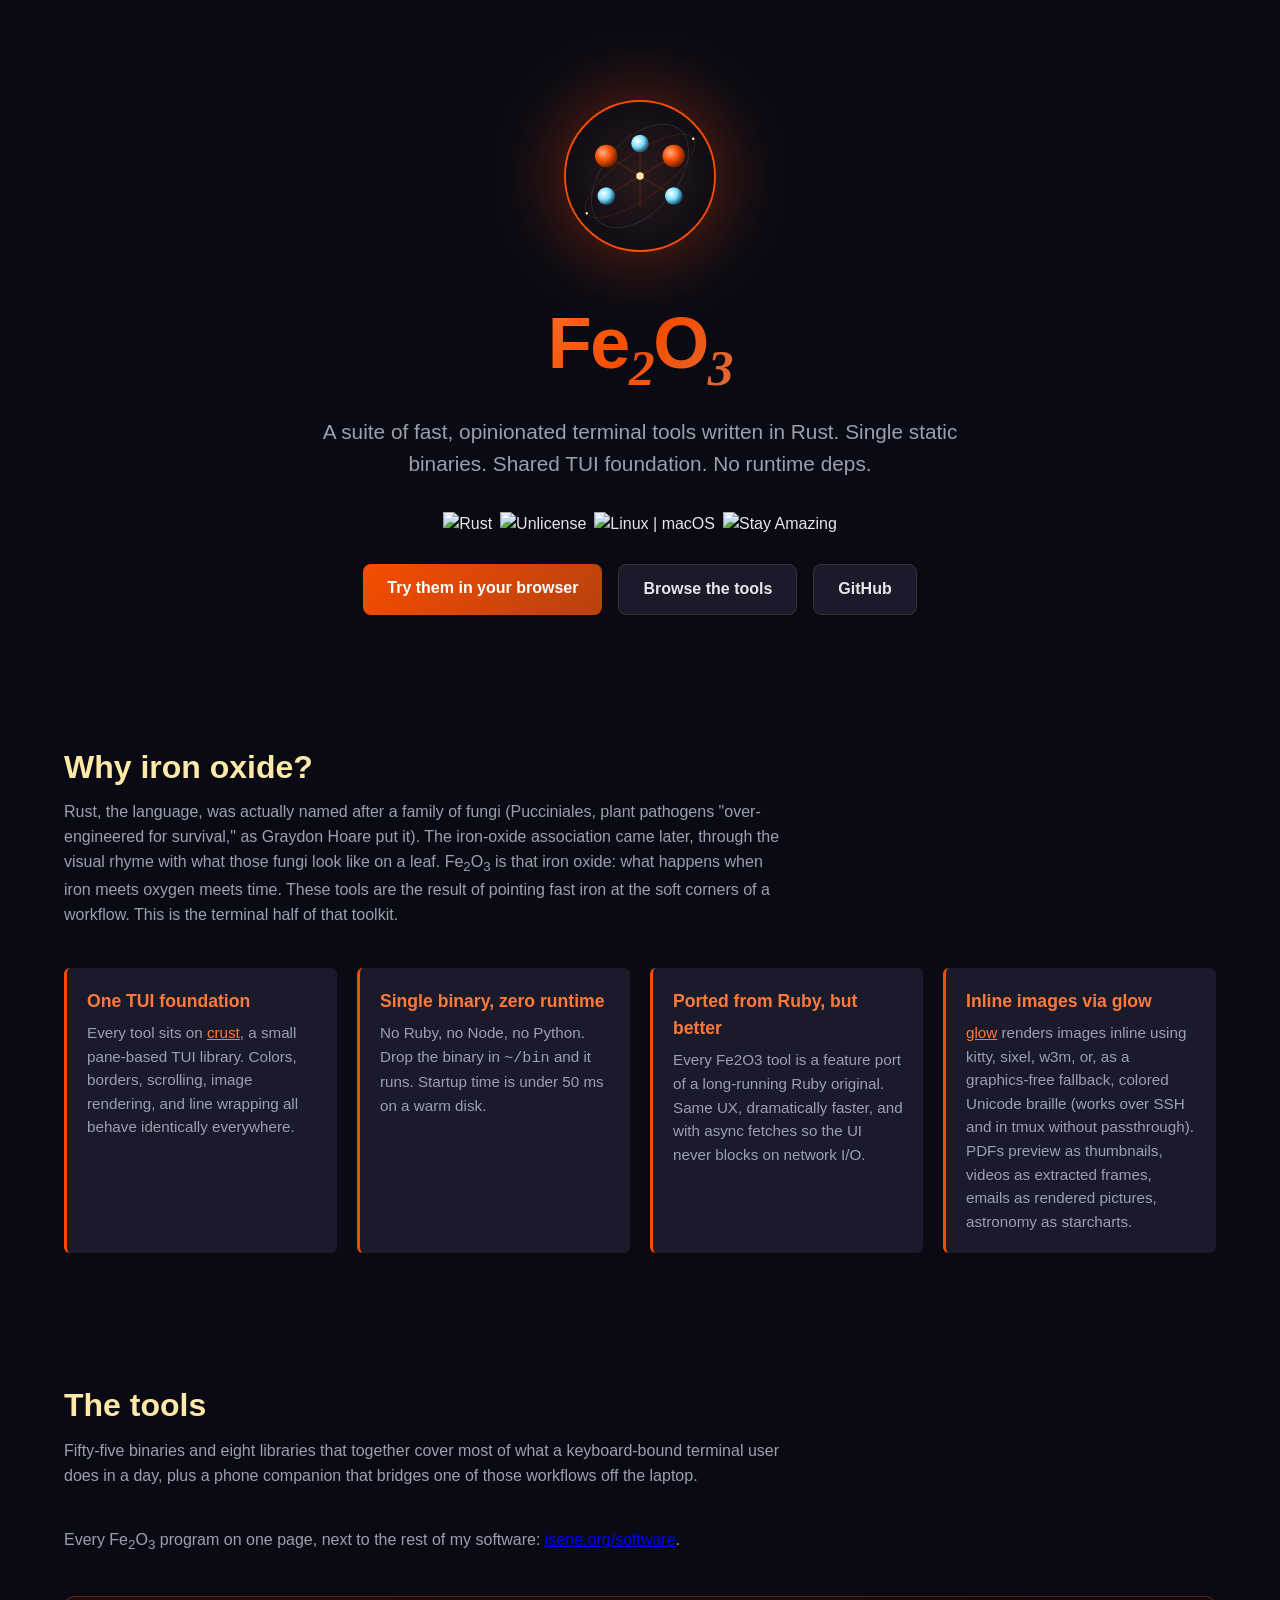
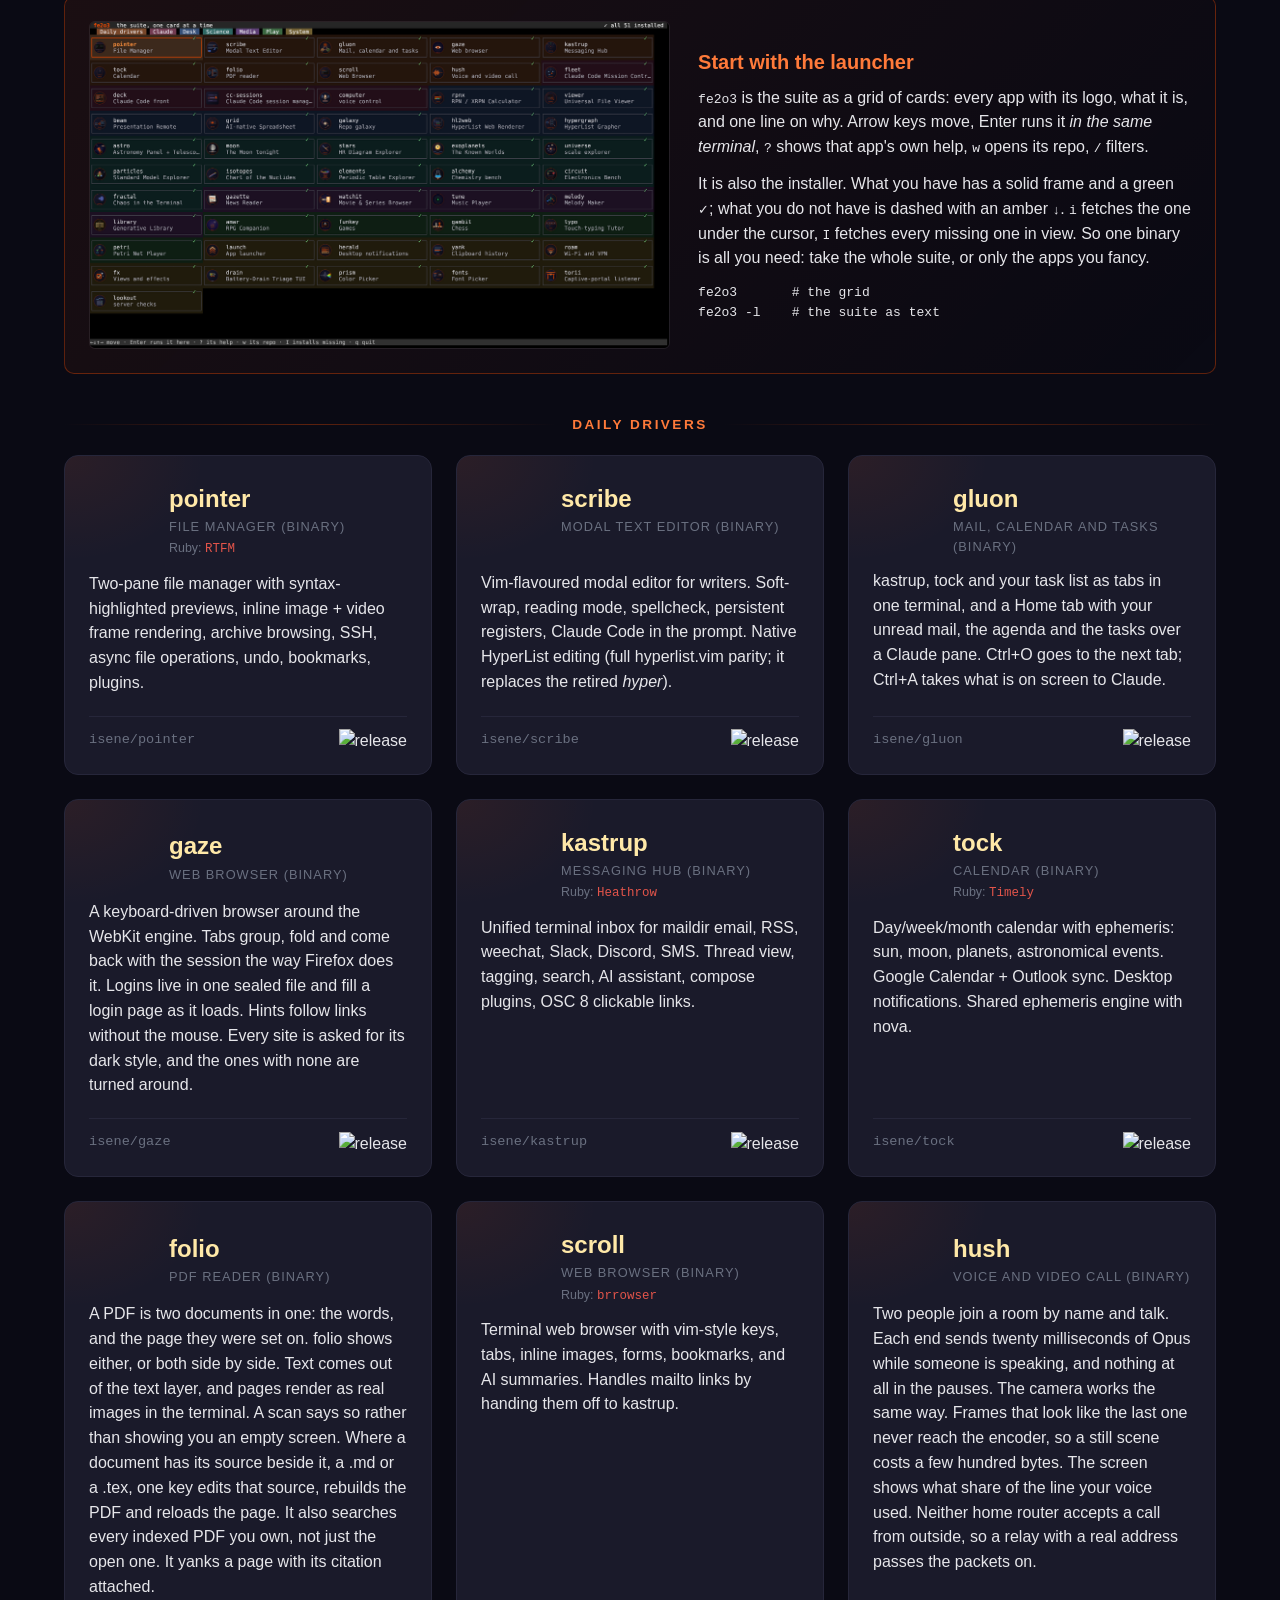
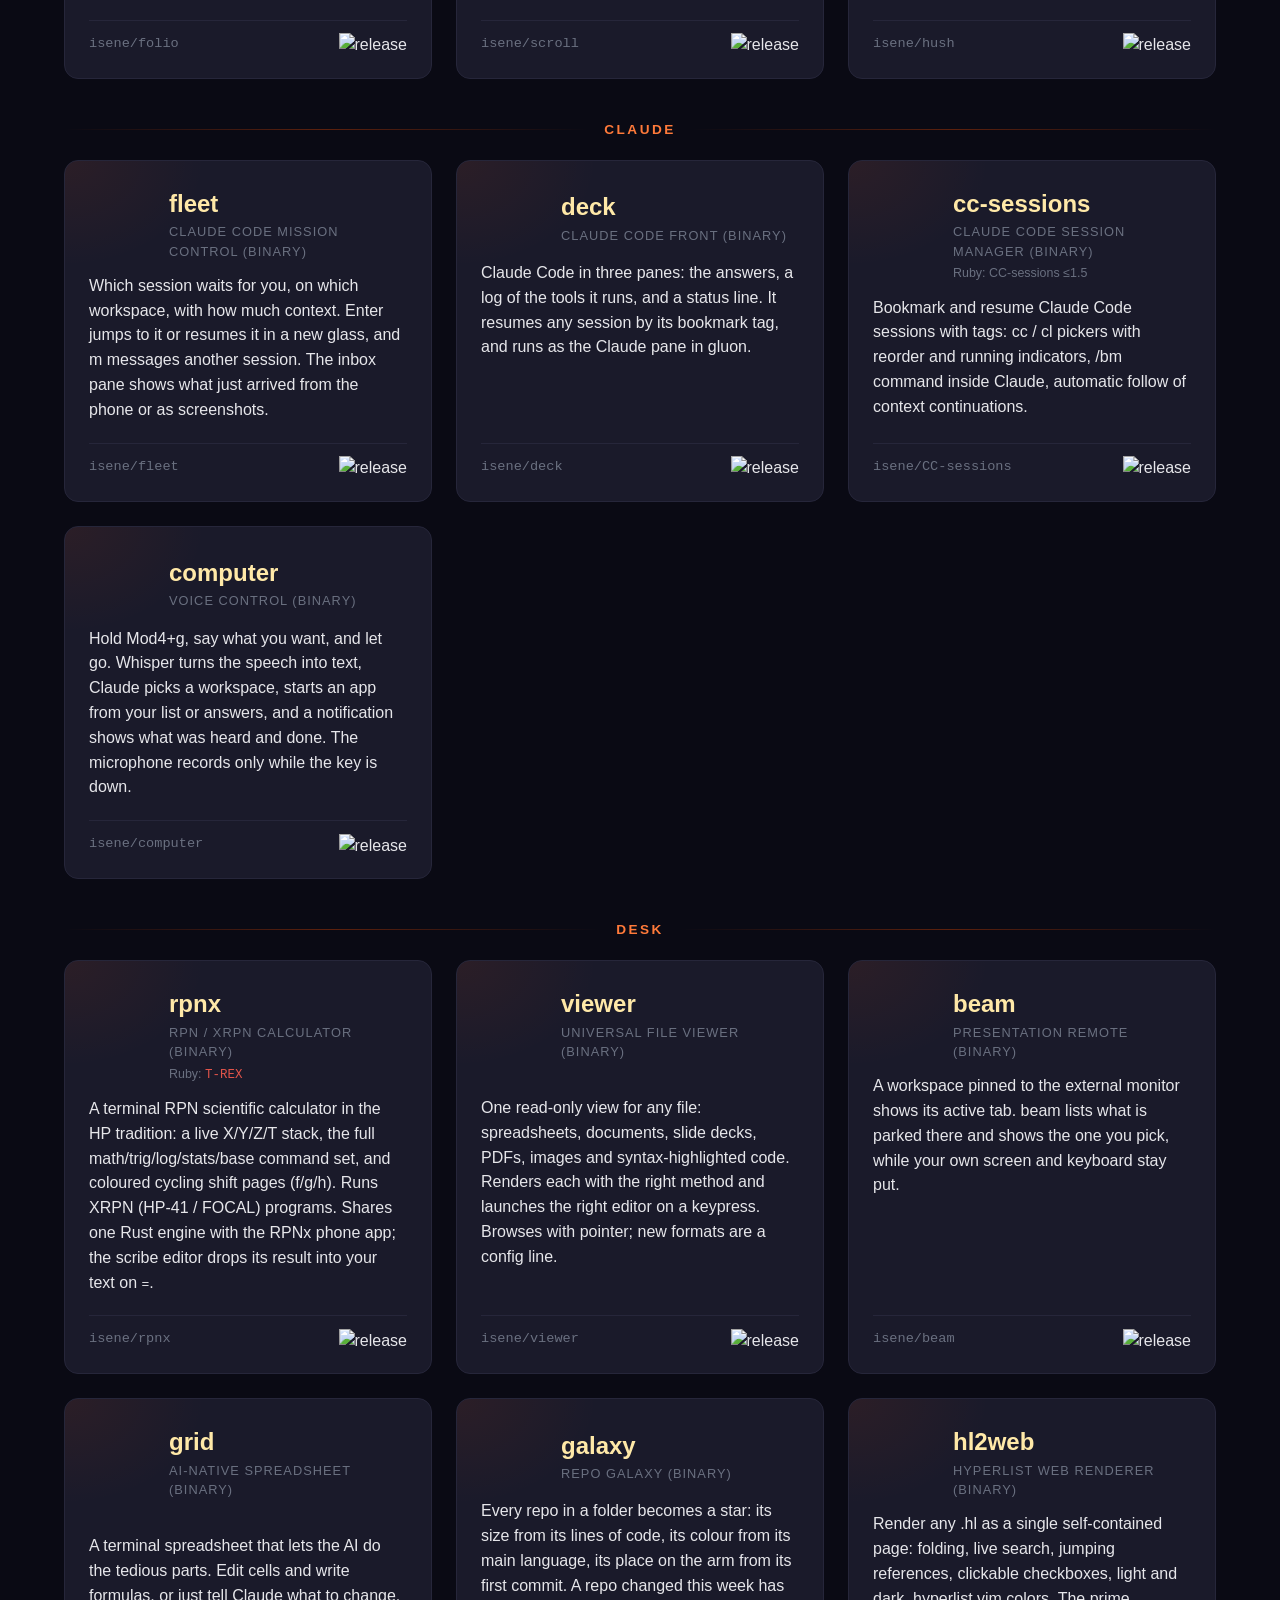
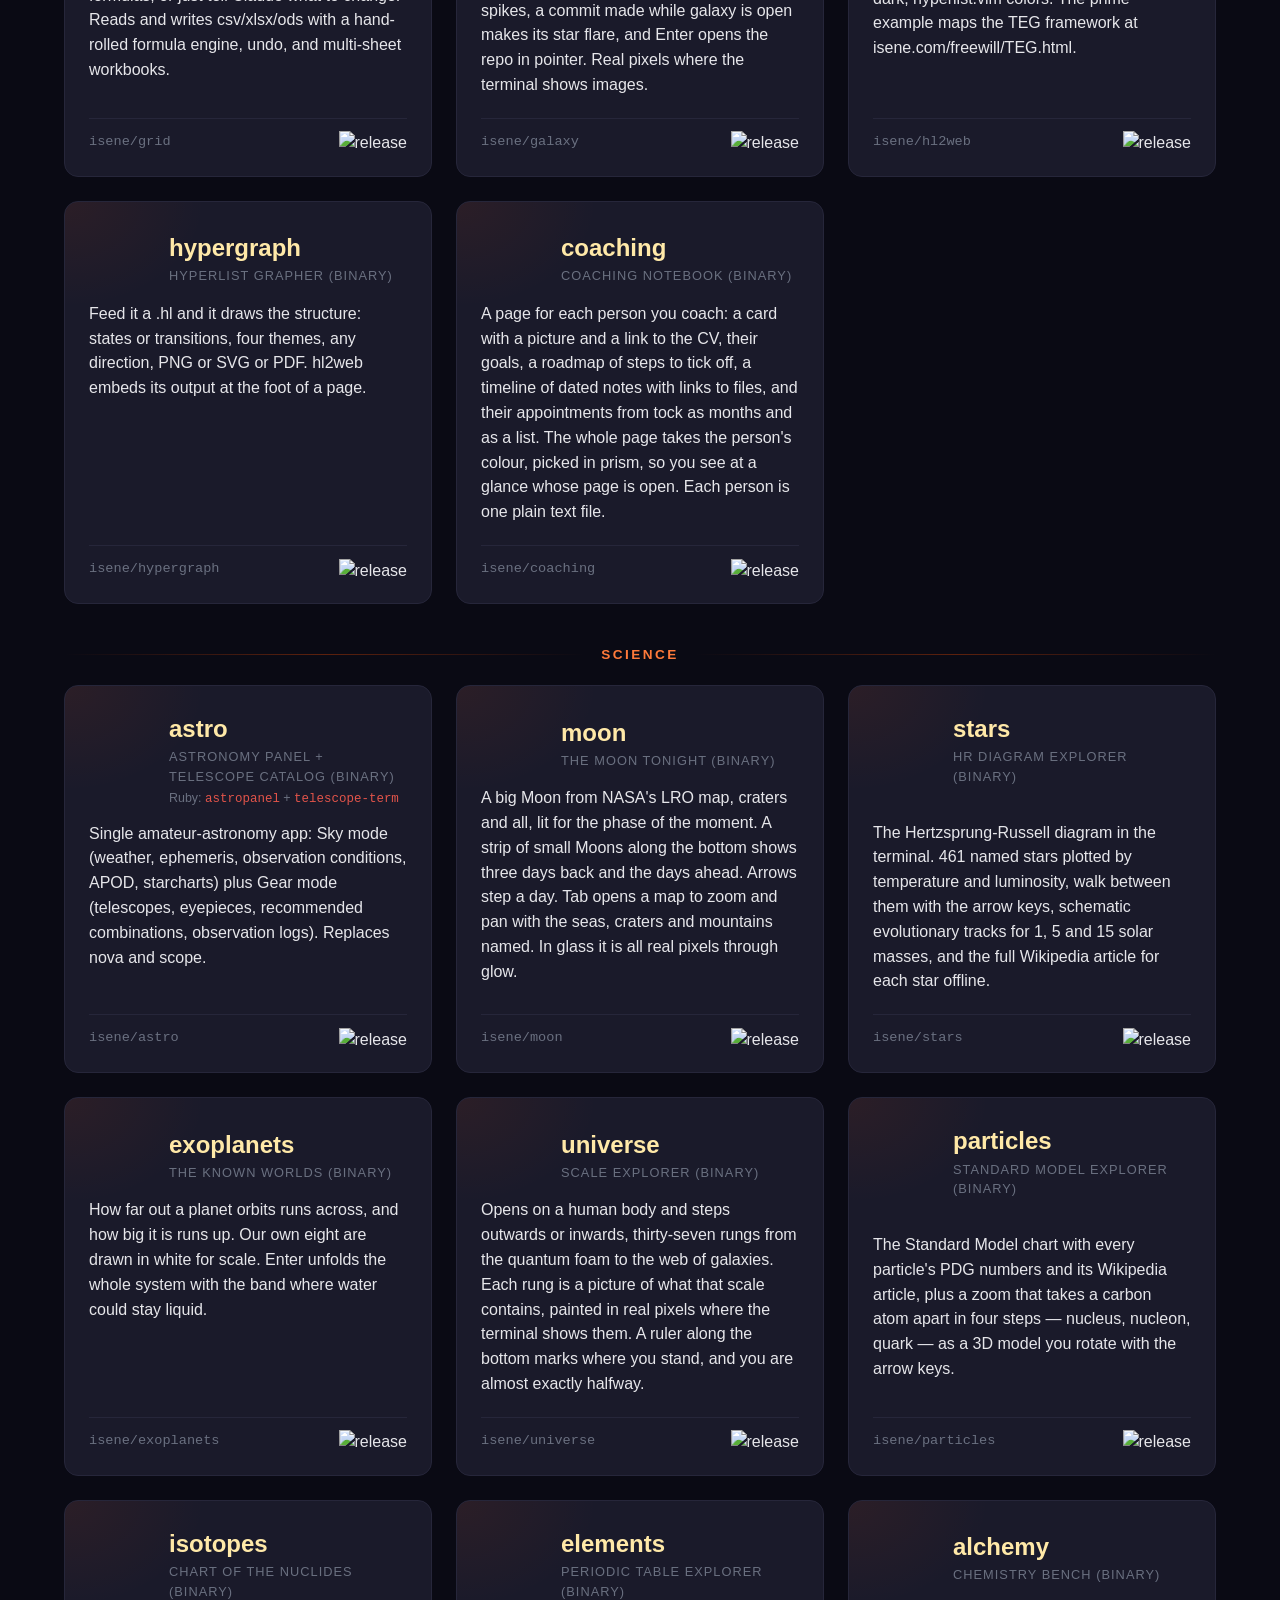
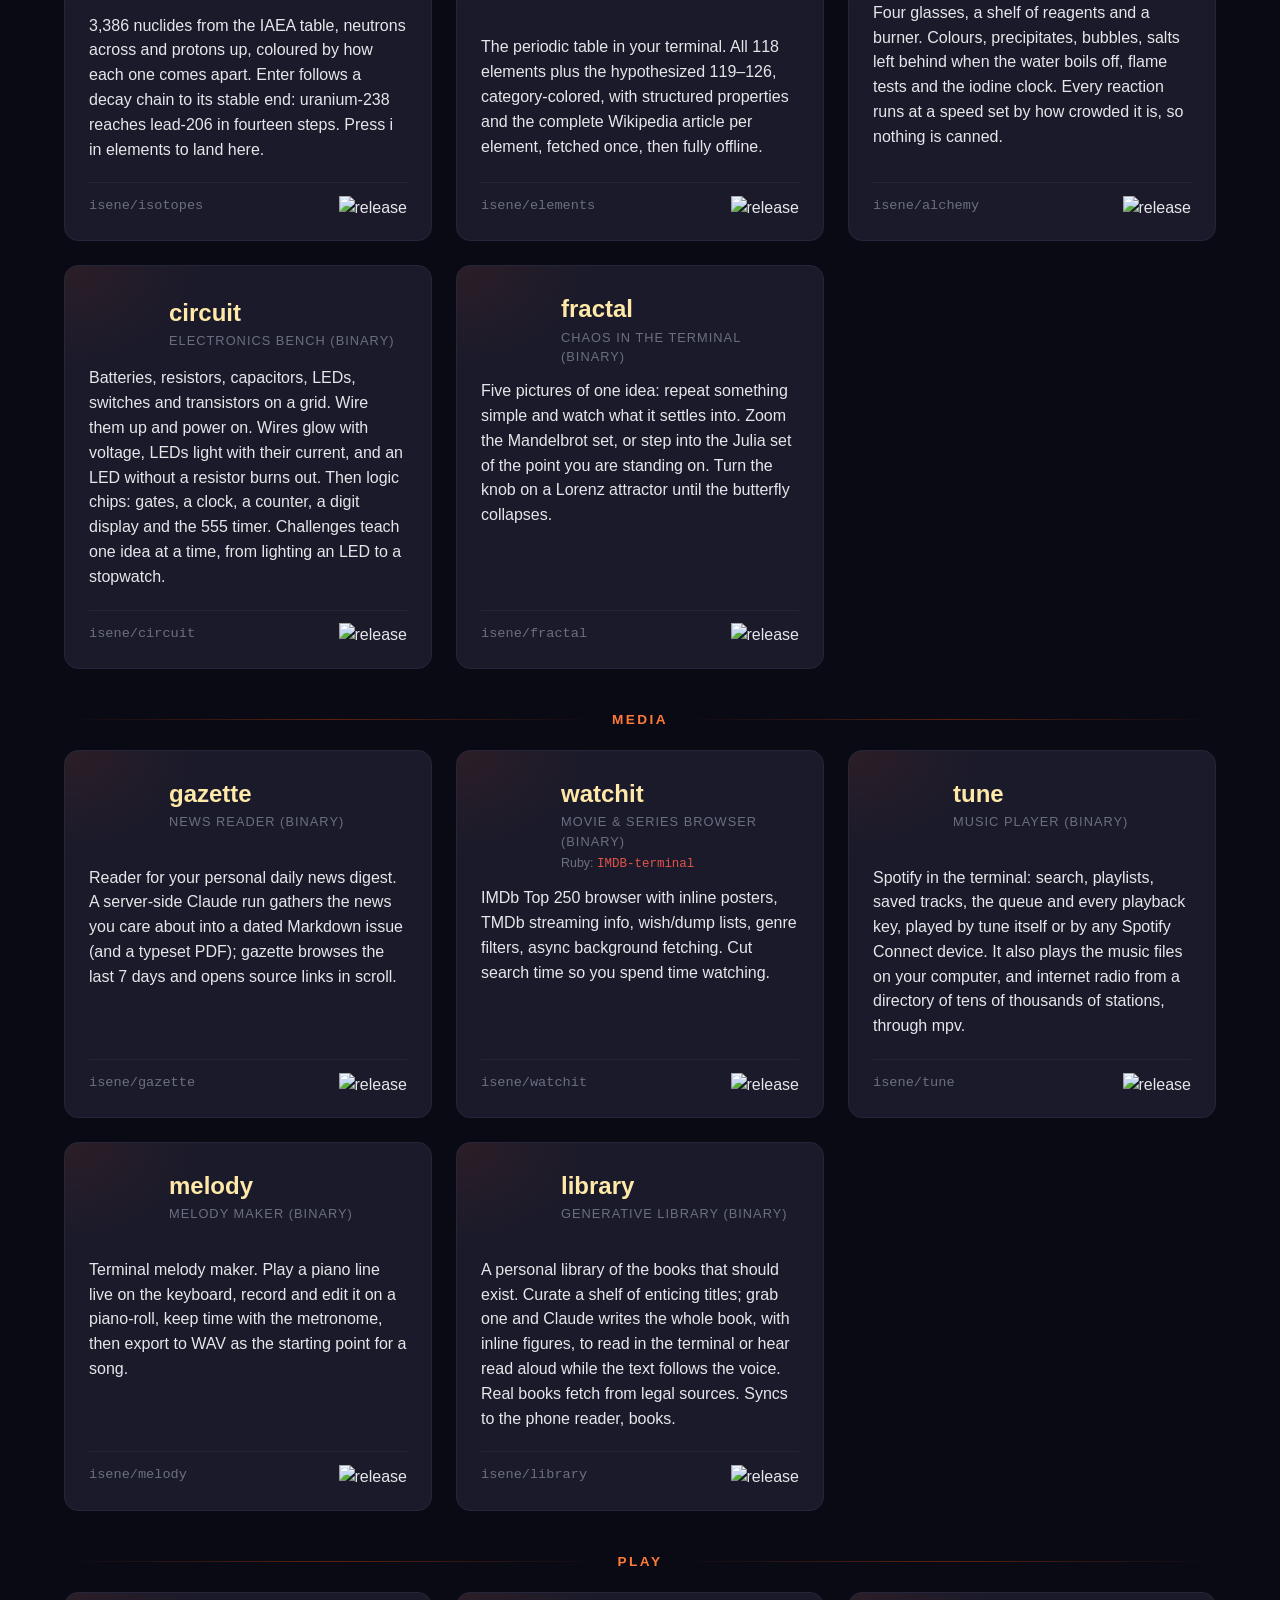
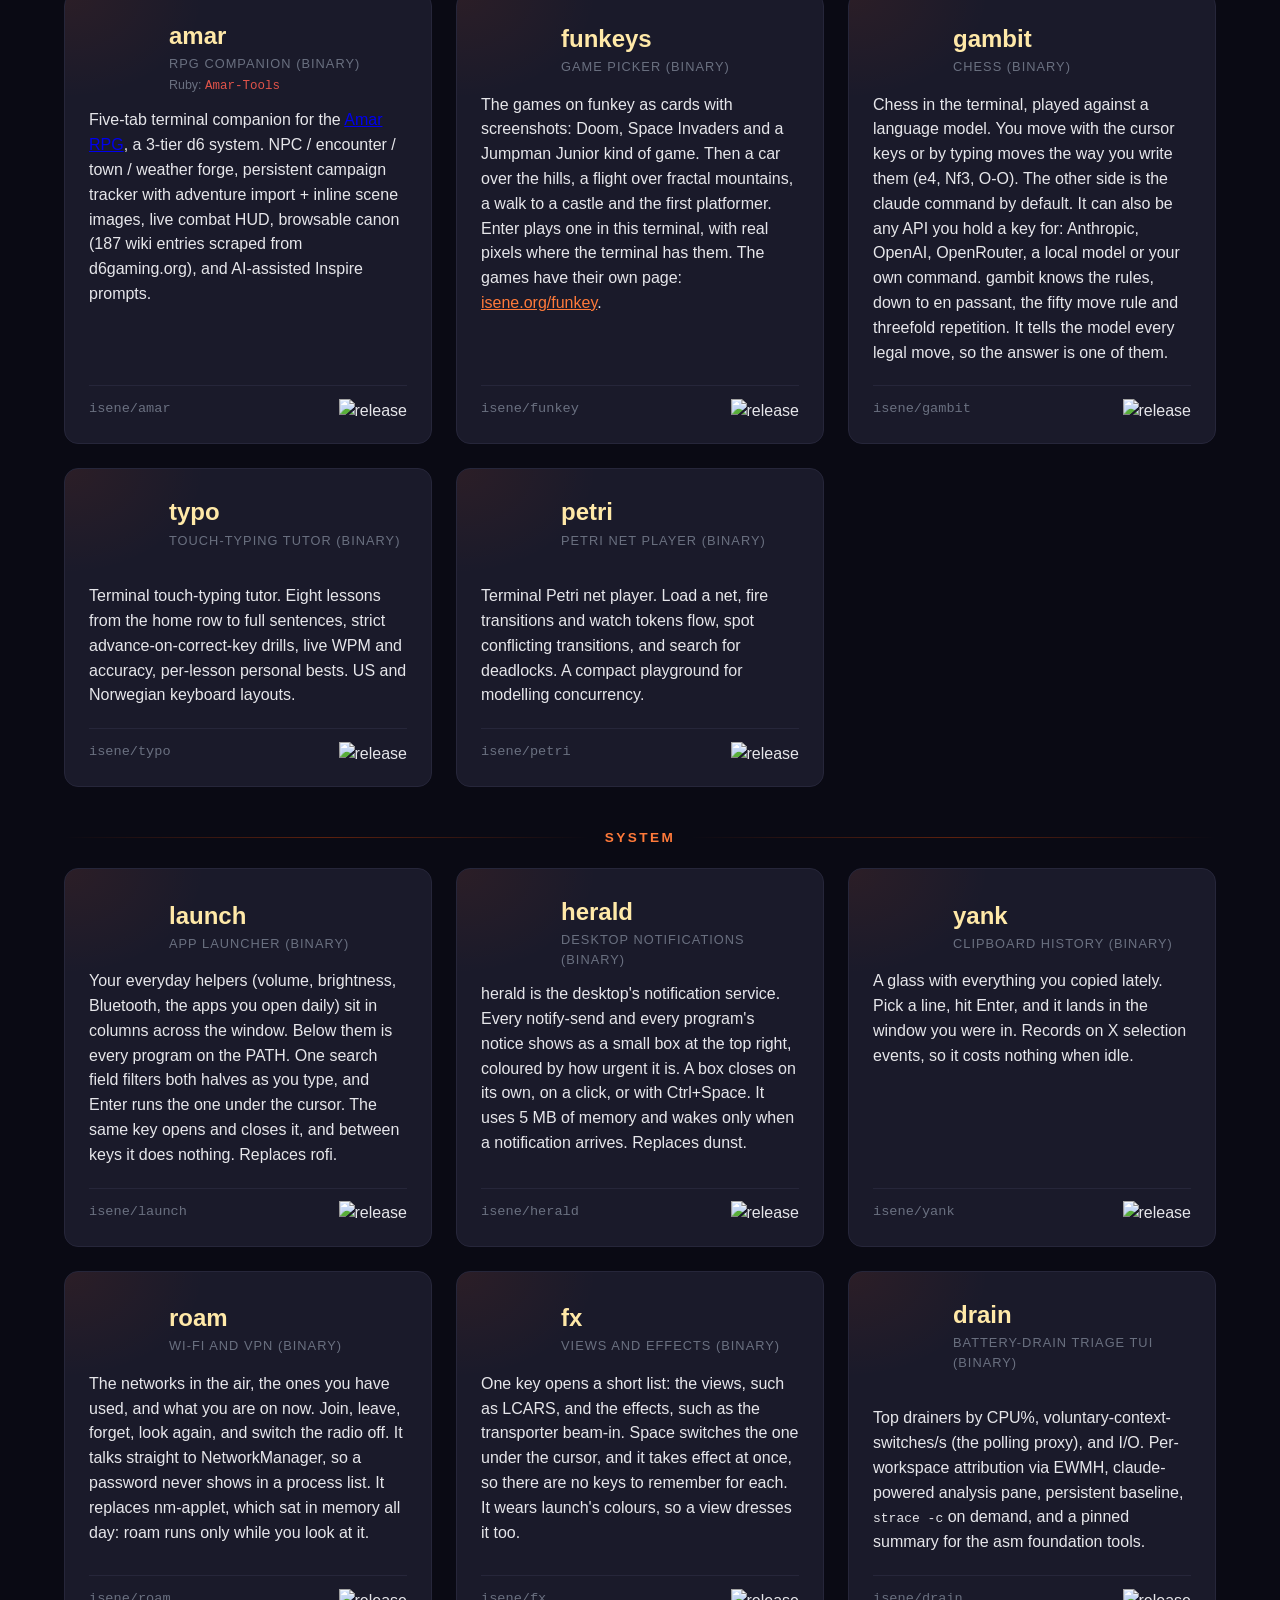
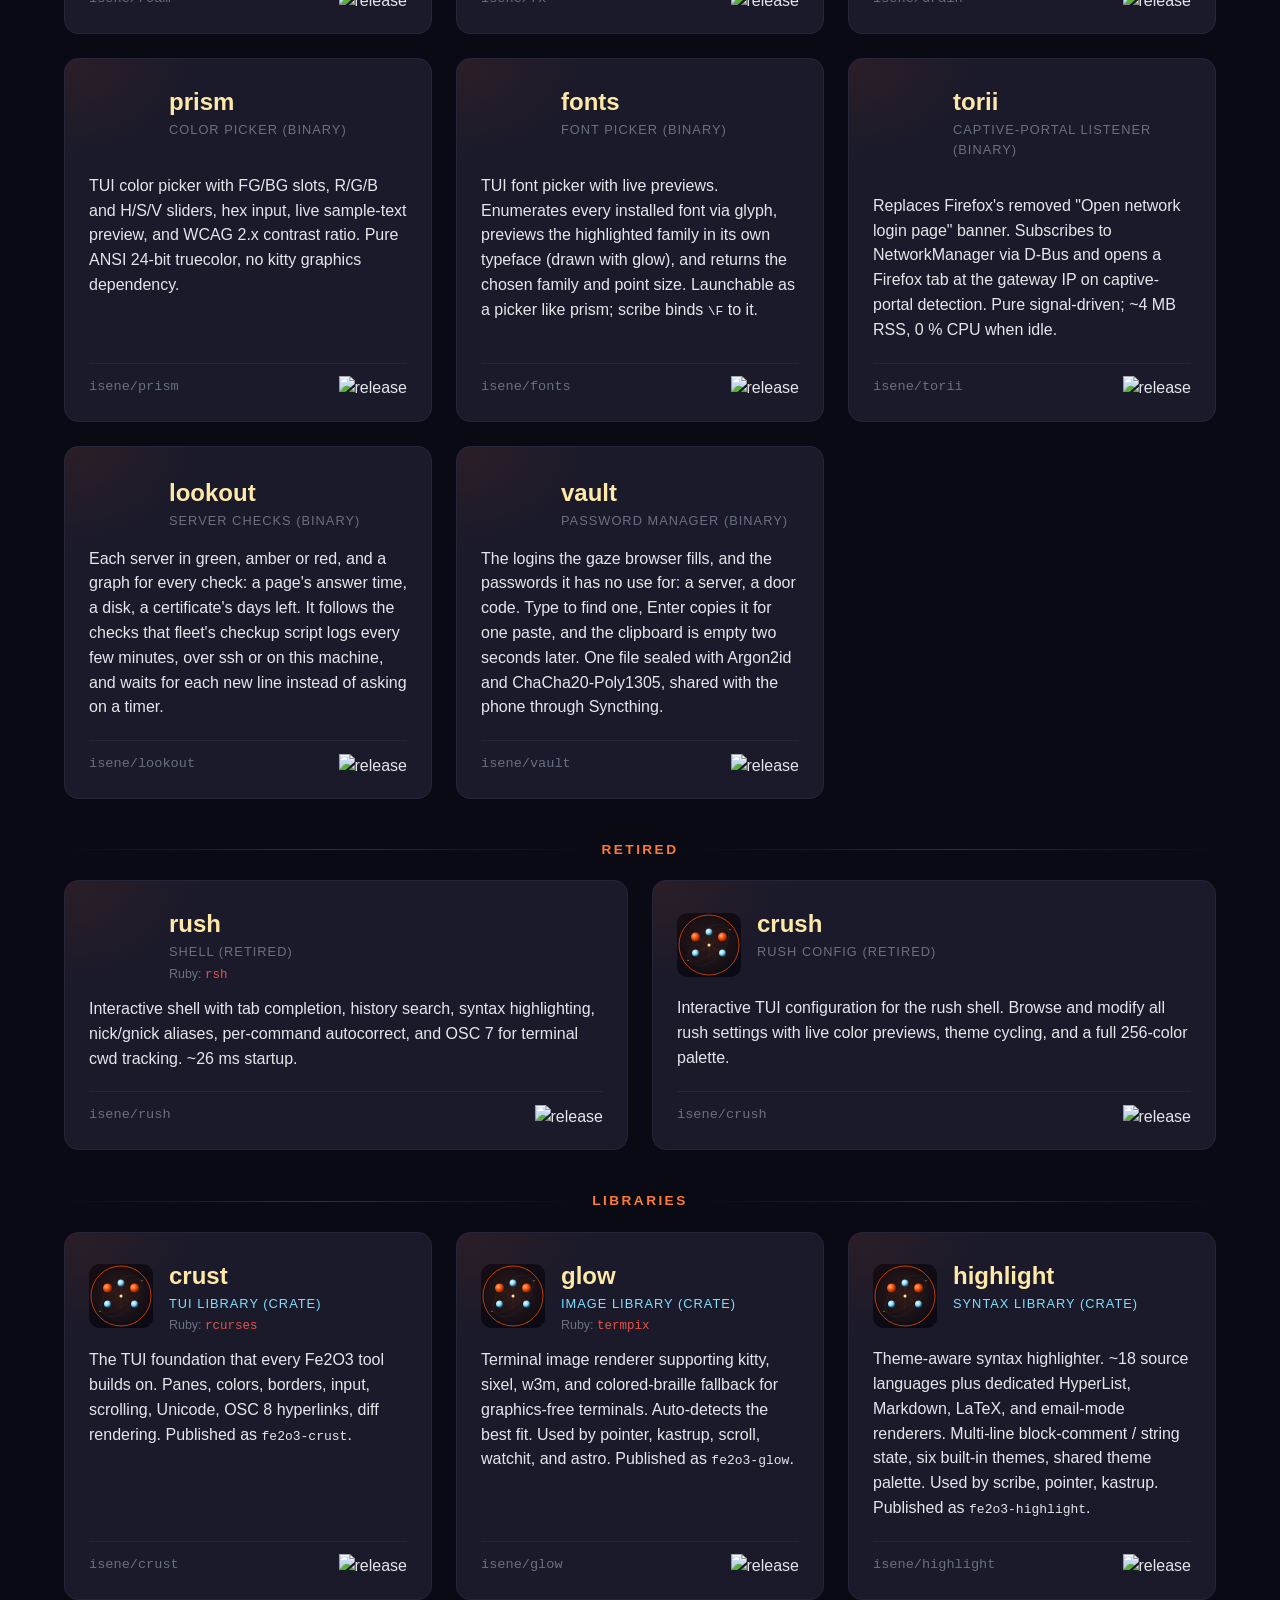
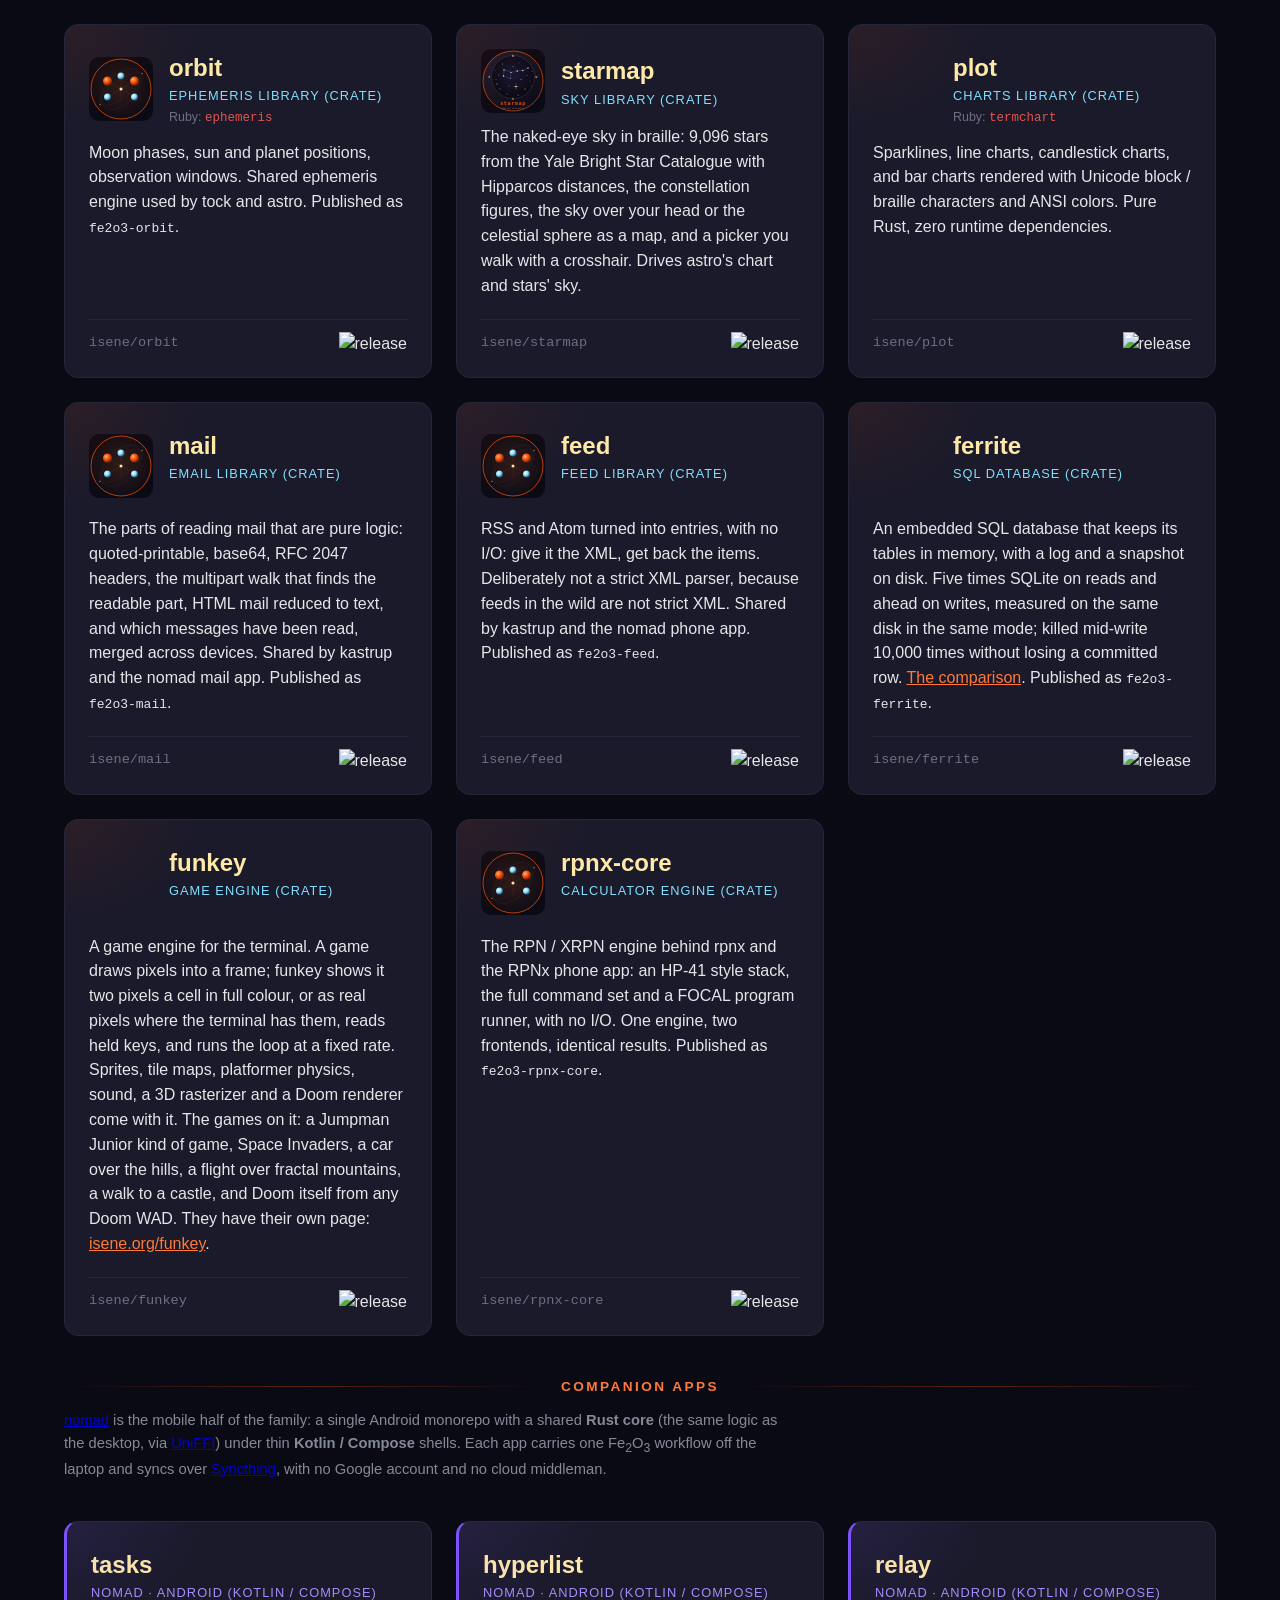
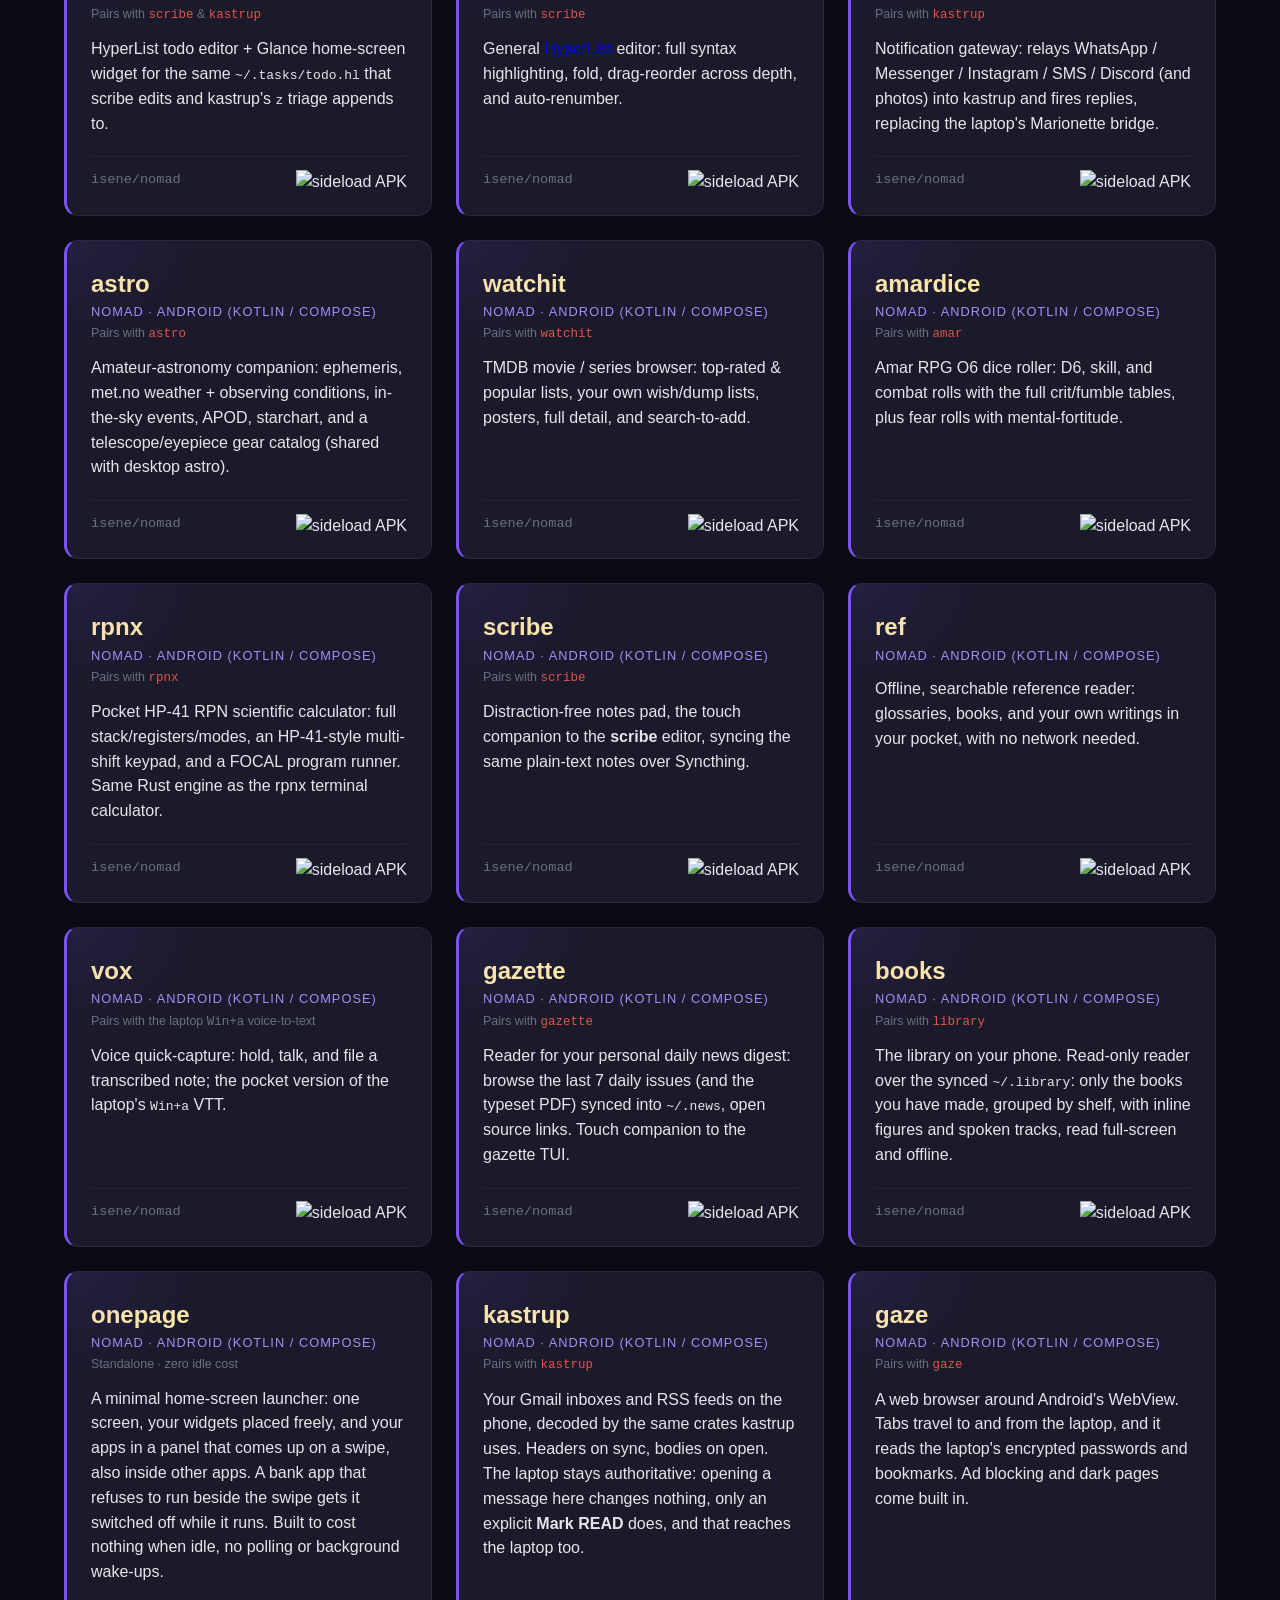
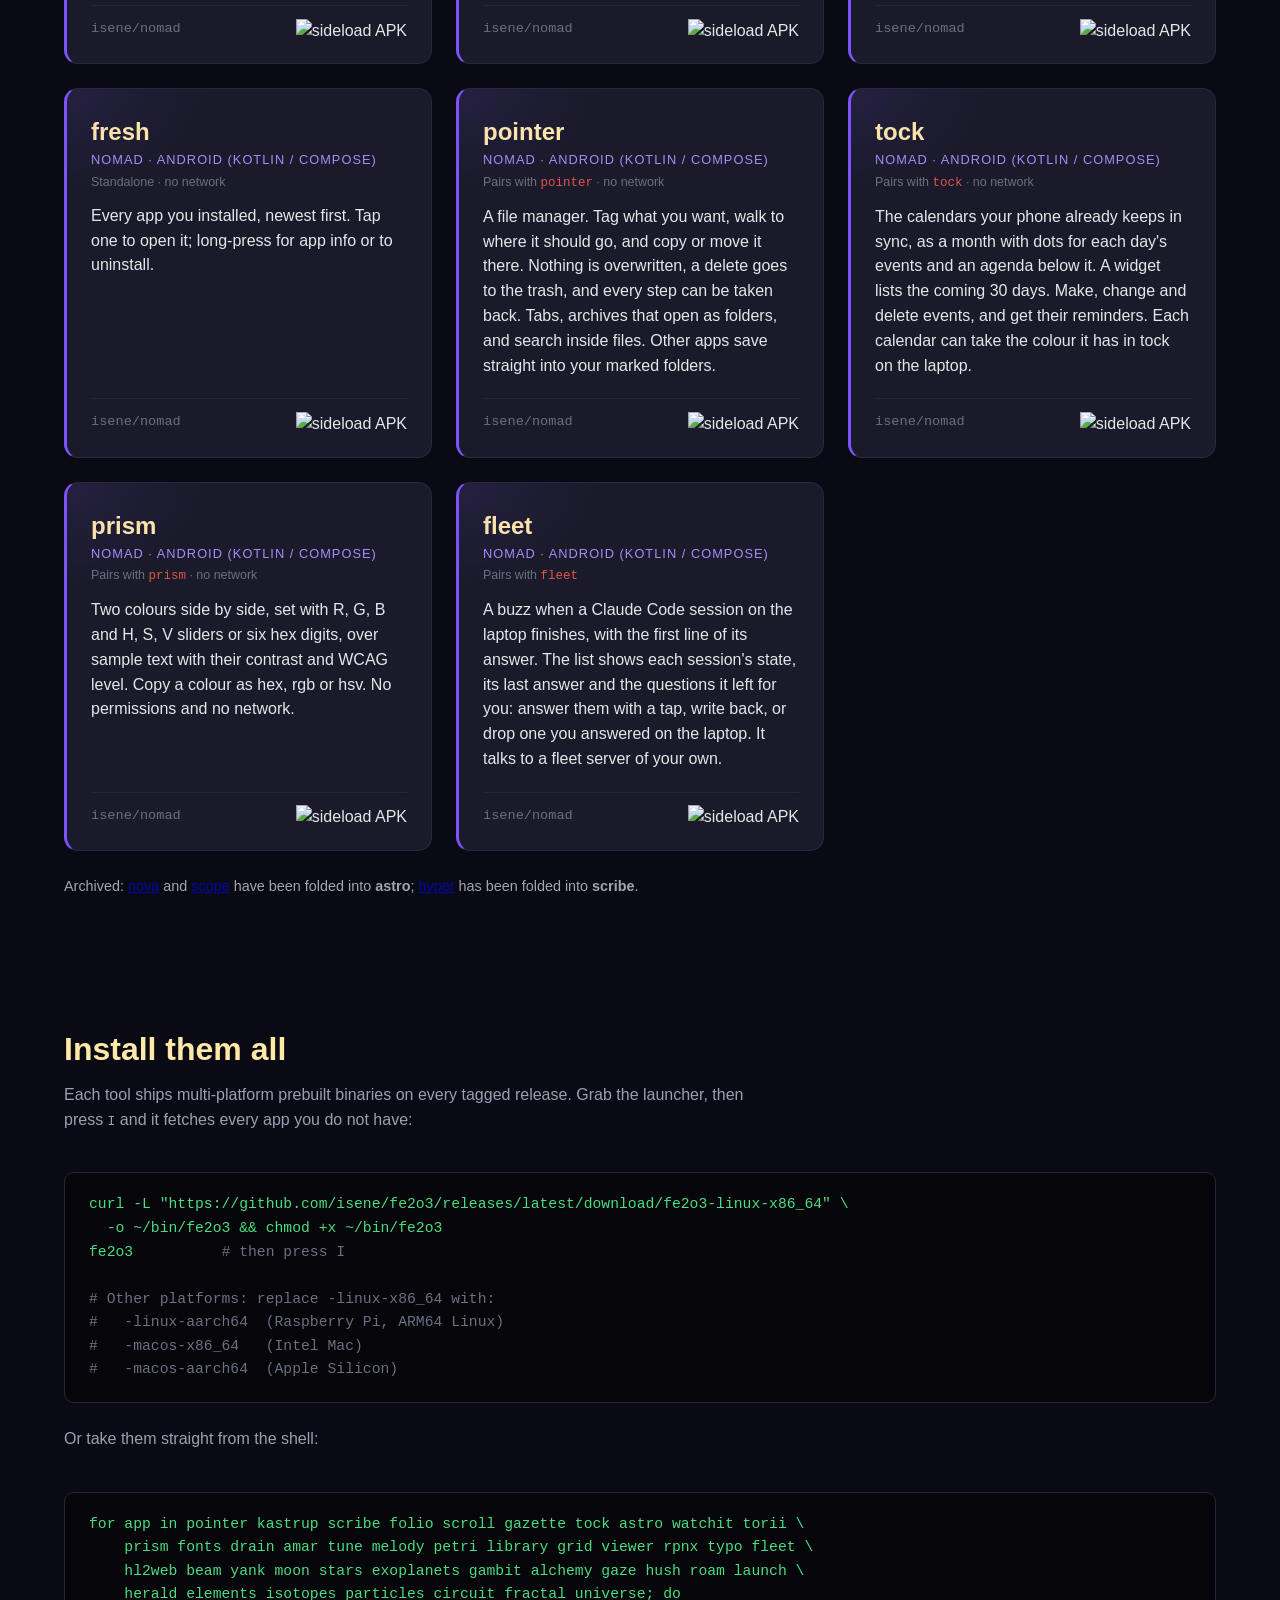
==== commit 47691b6b: "coaching joins the suite Co-Authored-By: Claude Fable 5.2 <noreply@anthropic.com>" ====
--- a/docs/index.html
+++ b/docs/index.html
@@ -93,7 +93,7 @@
     <div class="container">
       <h2>The tools</h2>
       <p class="section-intro">
-        Fifty-four binaries and eight libraries that together cover most
+        Fifty-five binaries and eight libraries that together cover most
         of what a keyboard-bound terminal user does in a day, plus a phone
         companion that bridges one of those workflows off the laptop.
       </p>
@@ -493,6 +493,22 @@
           <div class="card-meta">
             <span class="repo">isene/hypergraph</span>
             <img src="https://badgen.net/github/release/isene/hypergraph" alt="release">
+          </div>
+        </div>
+        <div class="card">
+          <div class="card-head">
+            <img class="card-logo" src="https://raw.githubusercontent.com/isene/coaching/master/img/coaching.svg" alt="coaching logo" onerror="this.style.visibility='hidden'">
+            <div>
+              <h3 class="card-title"><a class="card-link" href="https://github.com/isene/coaching">coaching</a></h3>
+              <div class="card-kind">Coaching notebook (binary)</div>
+            </div>
+          </div>
+          <p class="card-desc">
+            A page for each person you coach: a card with a picture and a link to the CV, their goals, a roadmap of steps to tick off, a timeline of dated notes with links to files, and their appointments from tock as months and as a list. The whole page takes the person's colour, picked in prism, so you see at a glance whose page is open. Each person is one plain text file.
+          </p>
+          <div class="card-meta">
+            <span class="repo">isene/coaching</span>
+            <img src="https://badgen.net/github/release/isene/coaching" alt="release">
           </div>
         </div>
       </div>
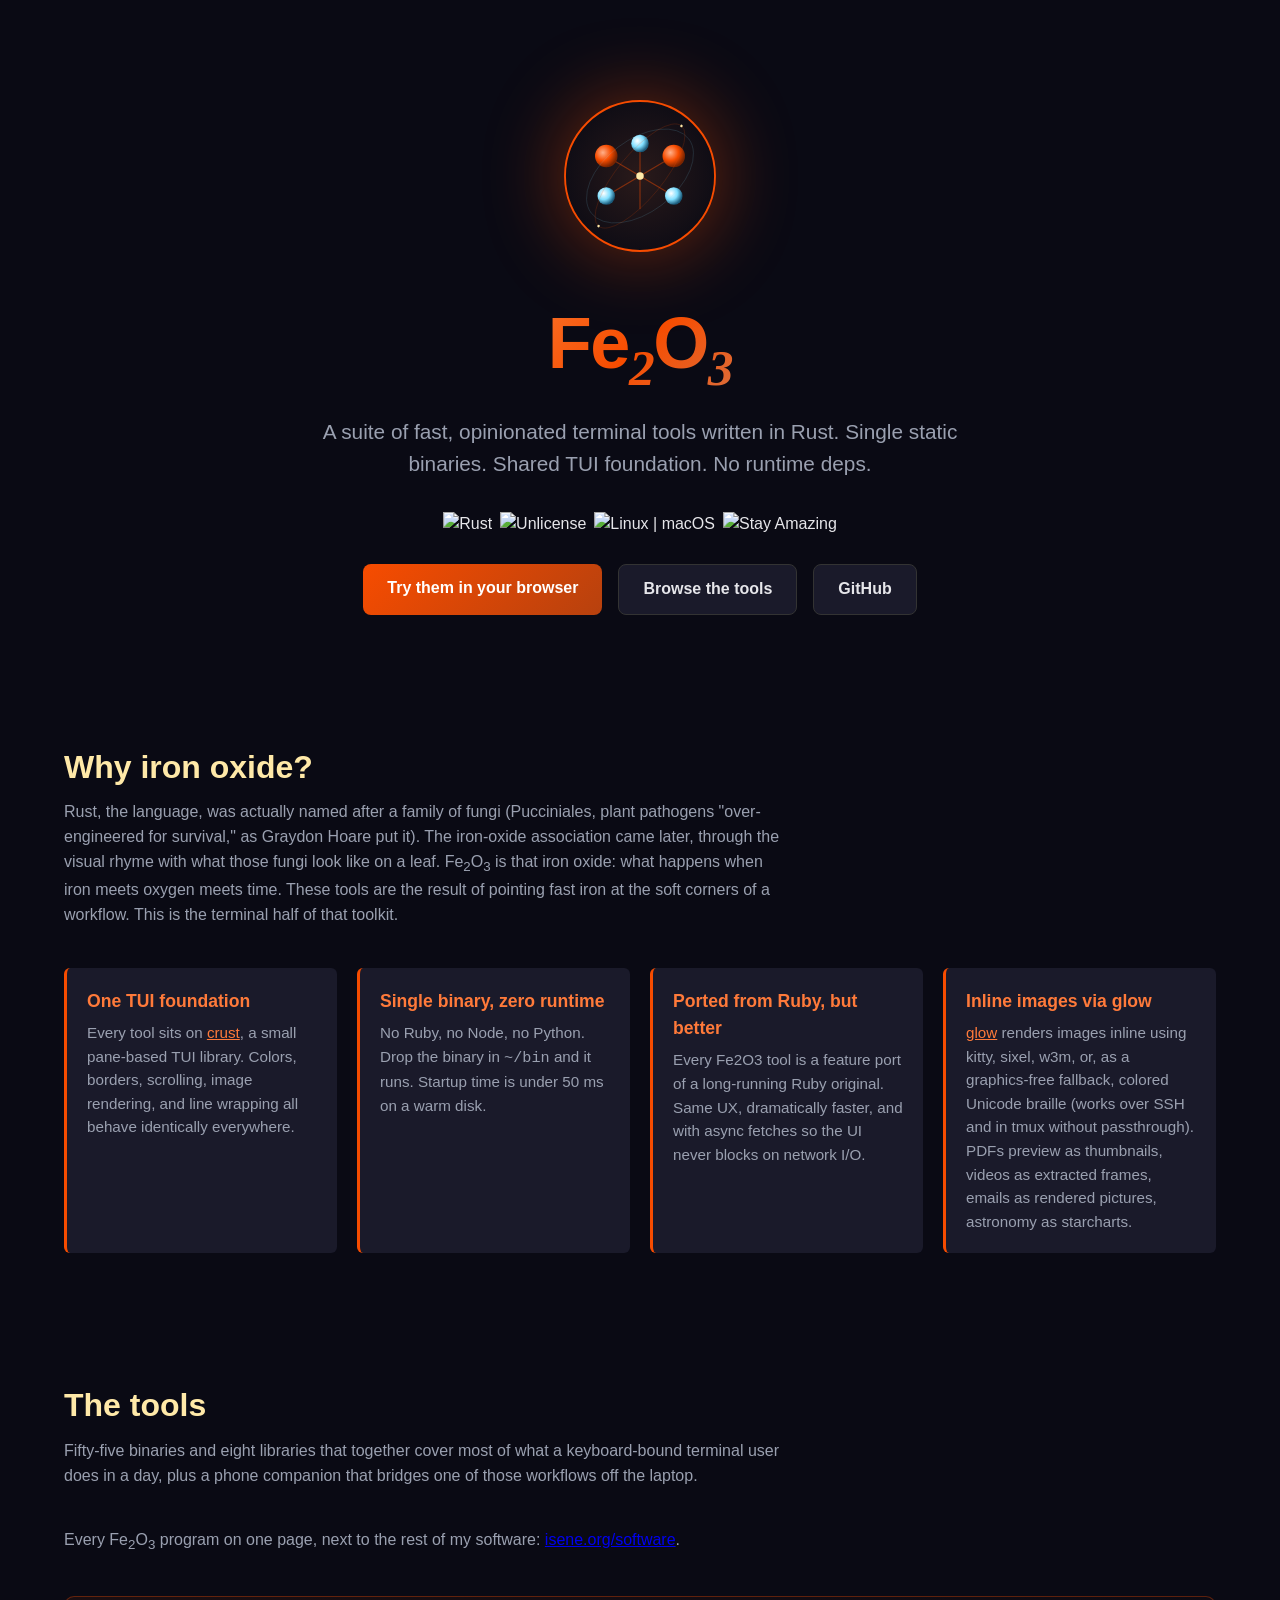
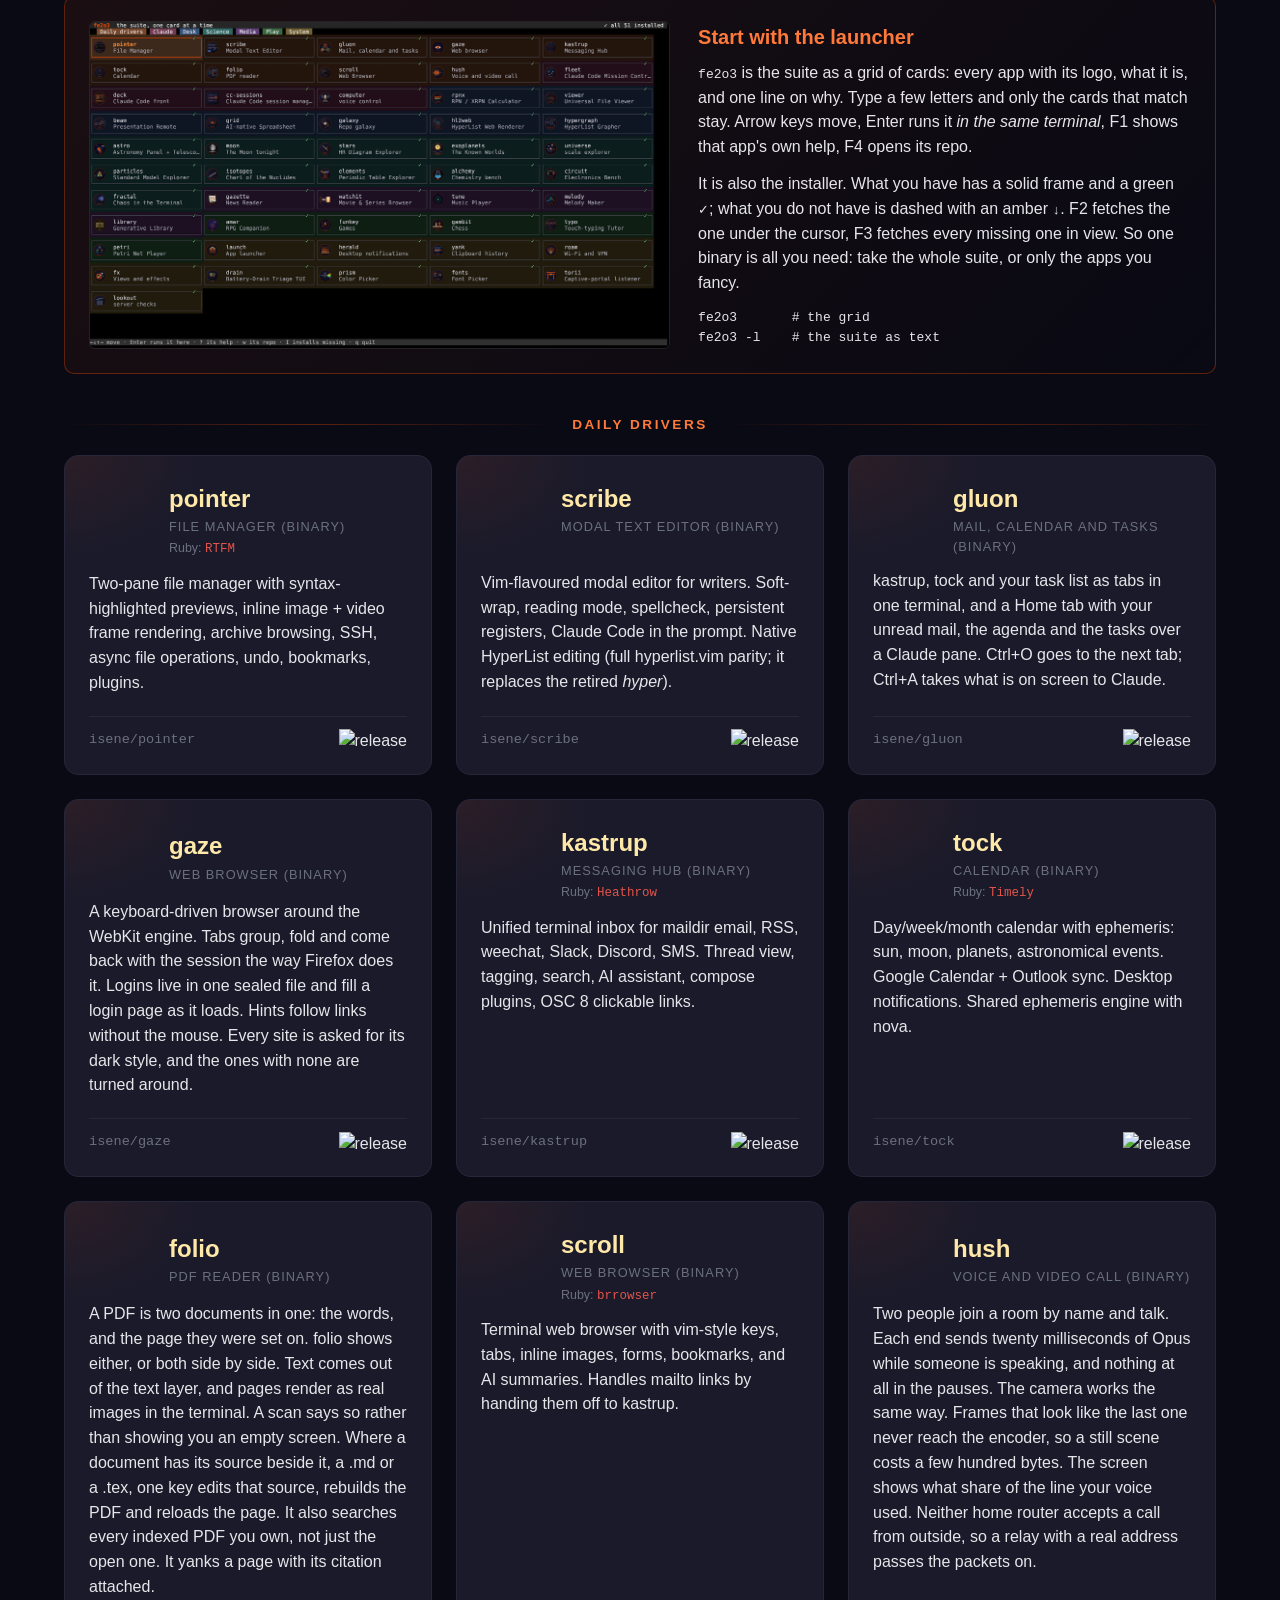
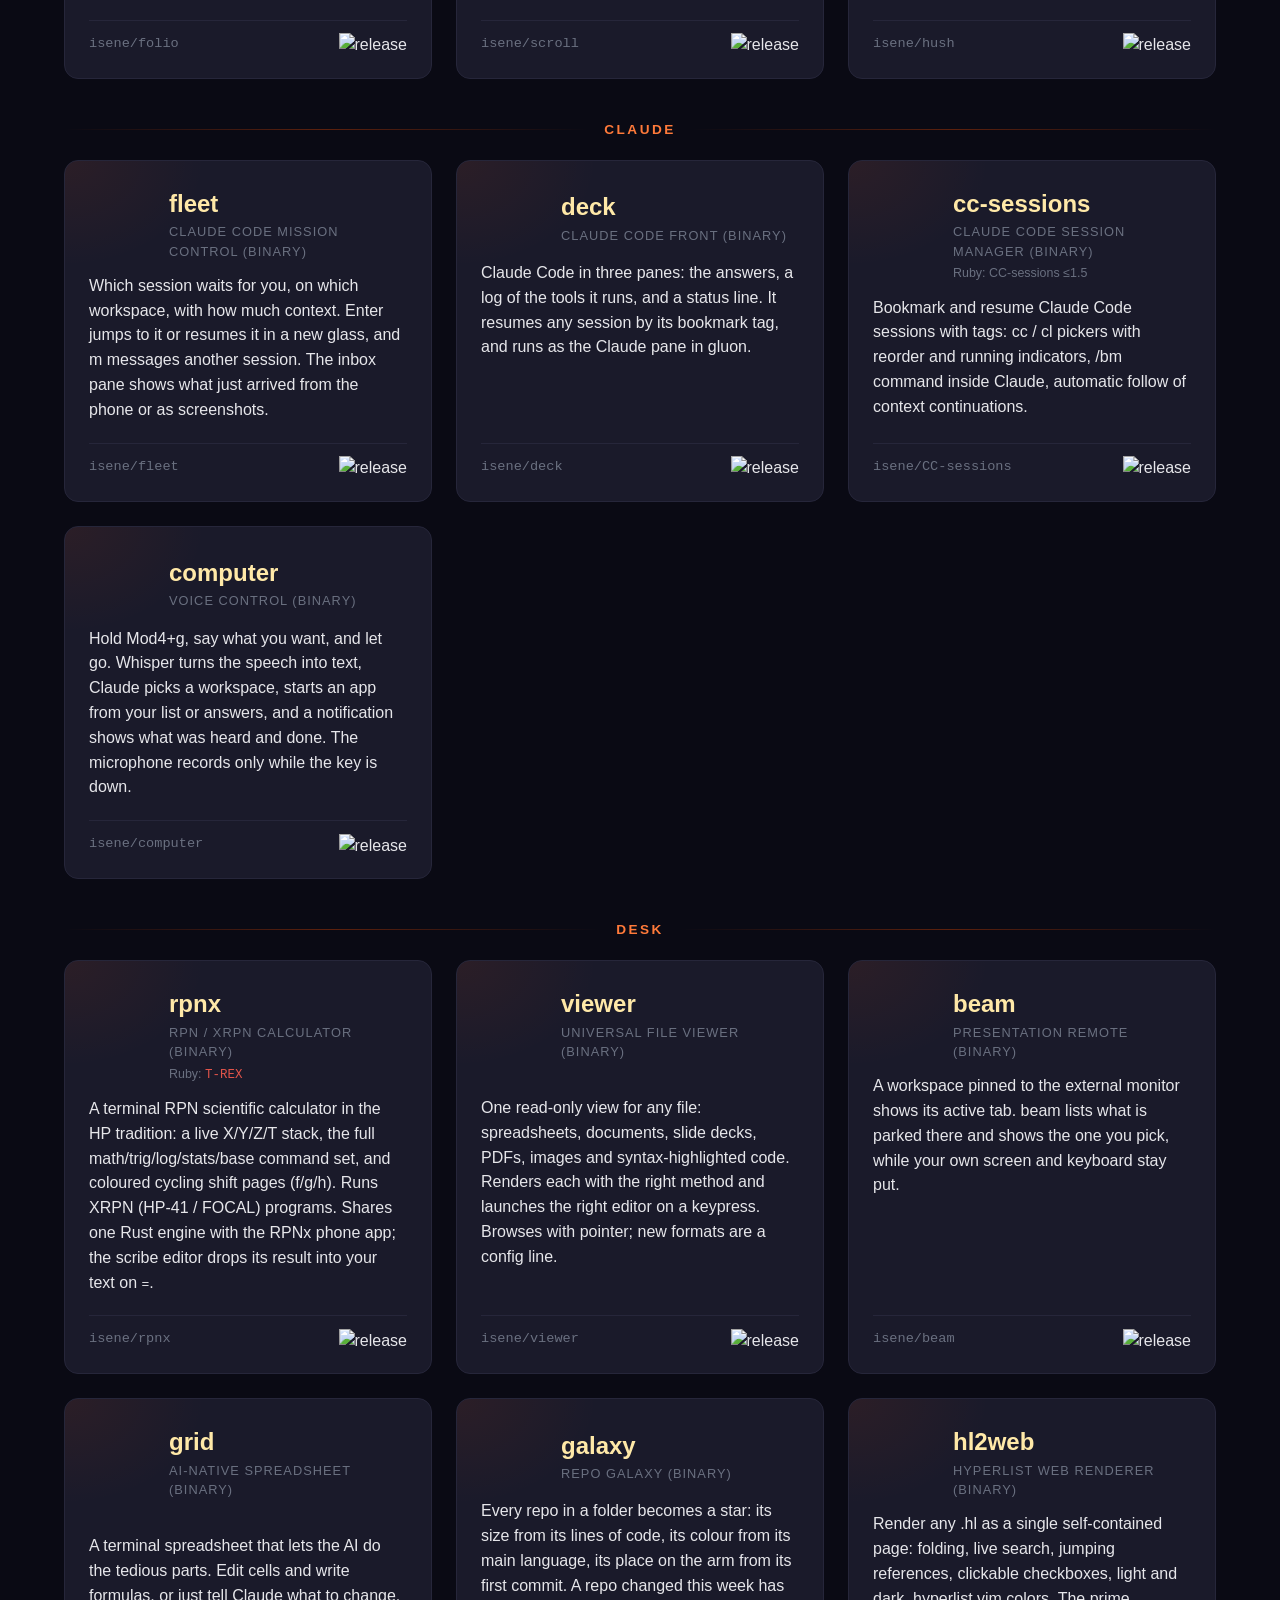
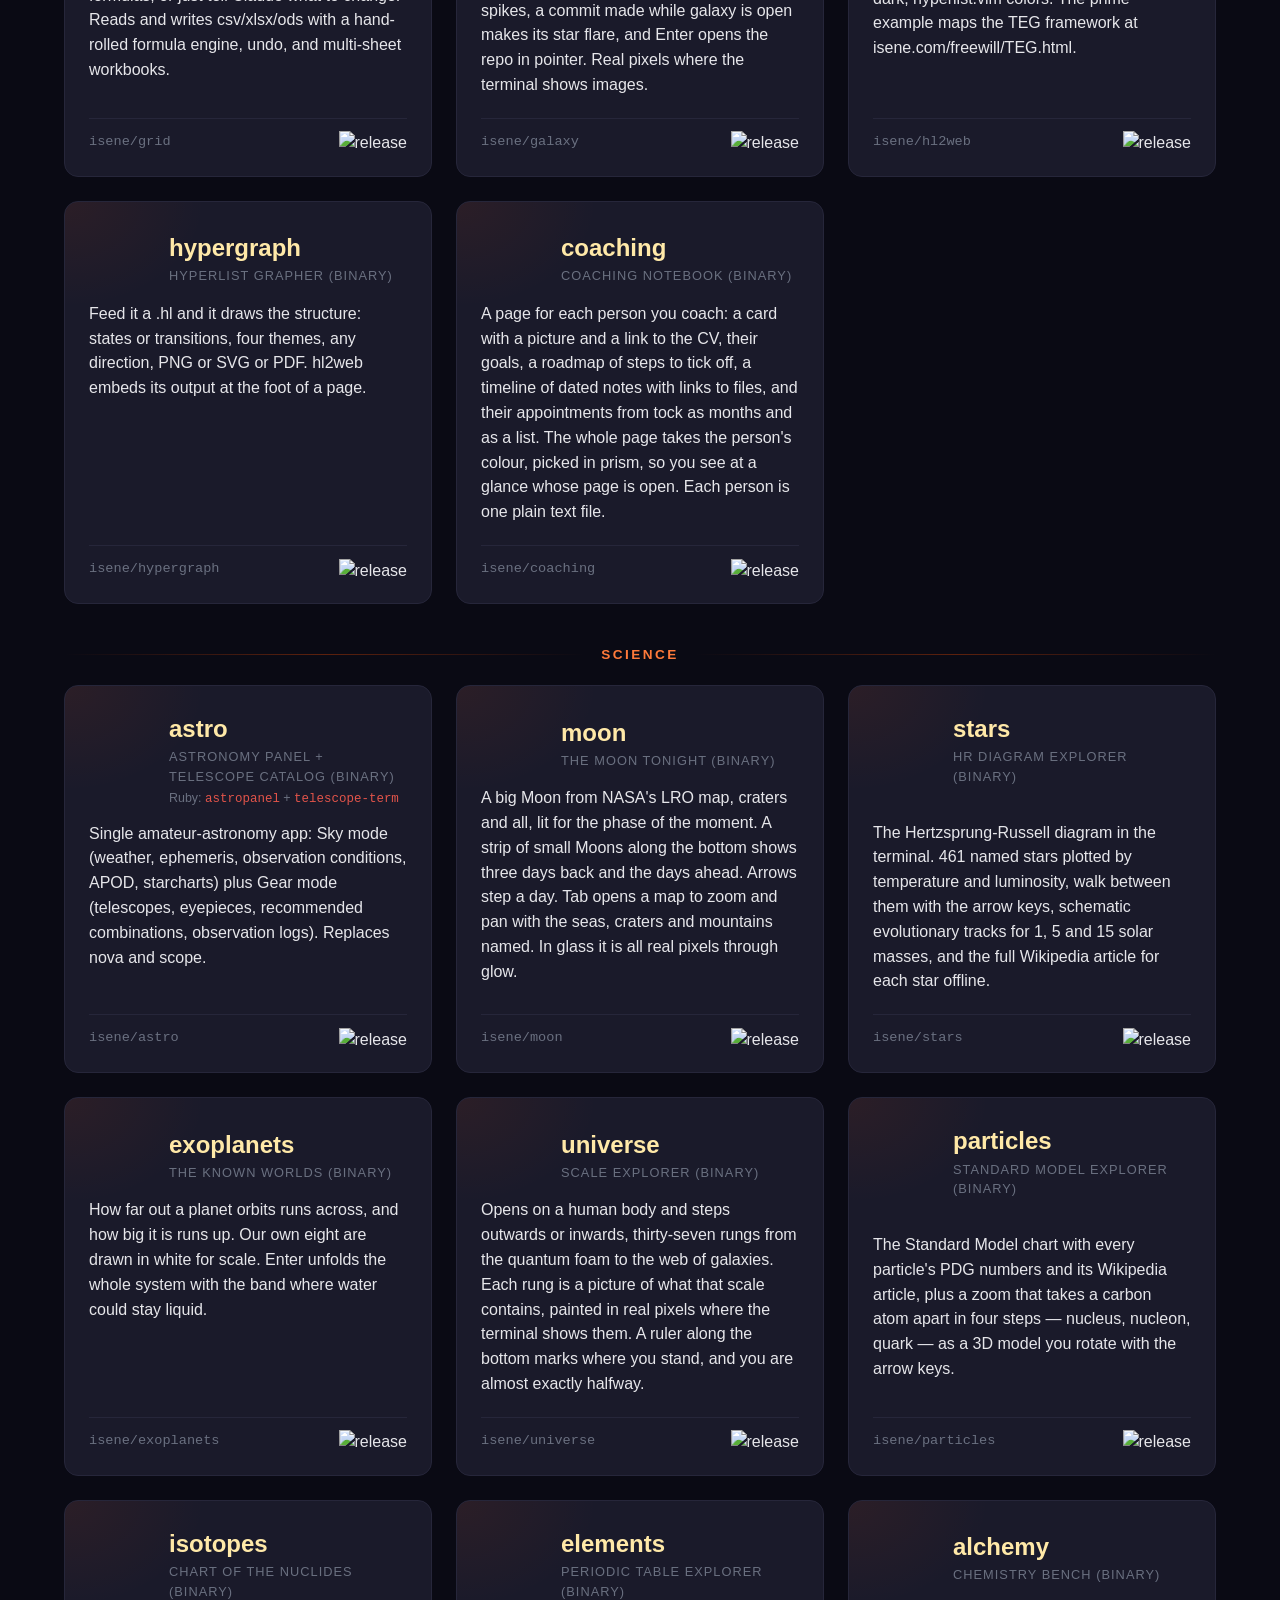
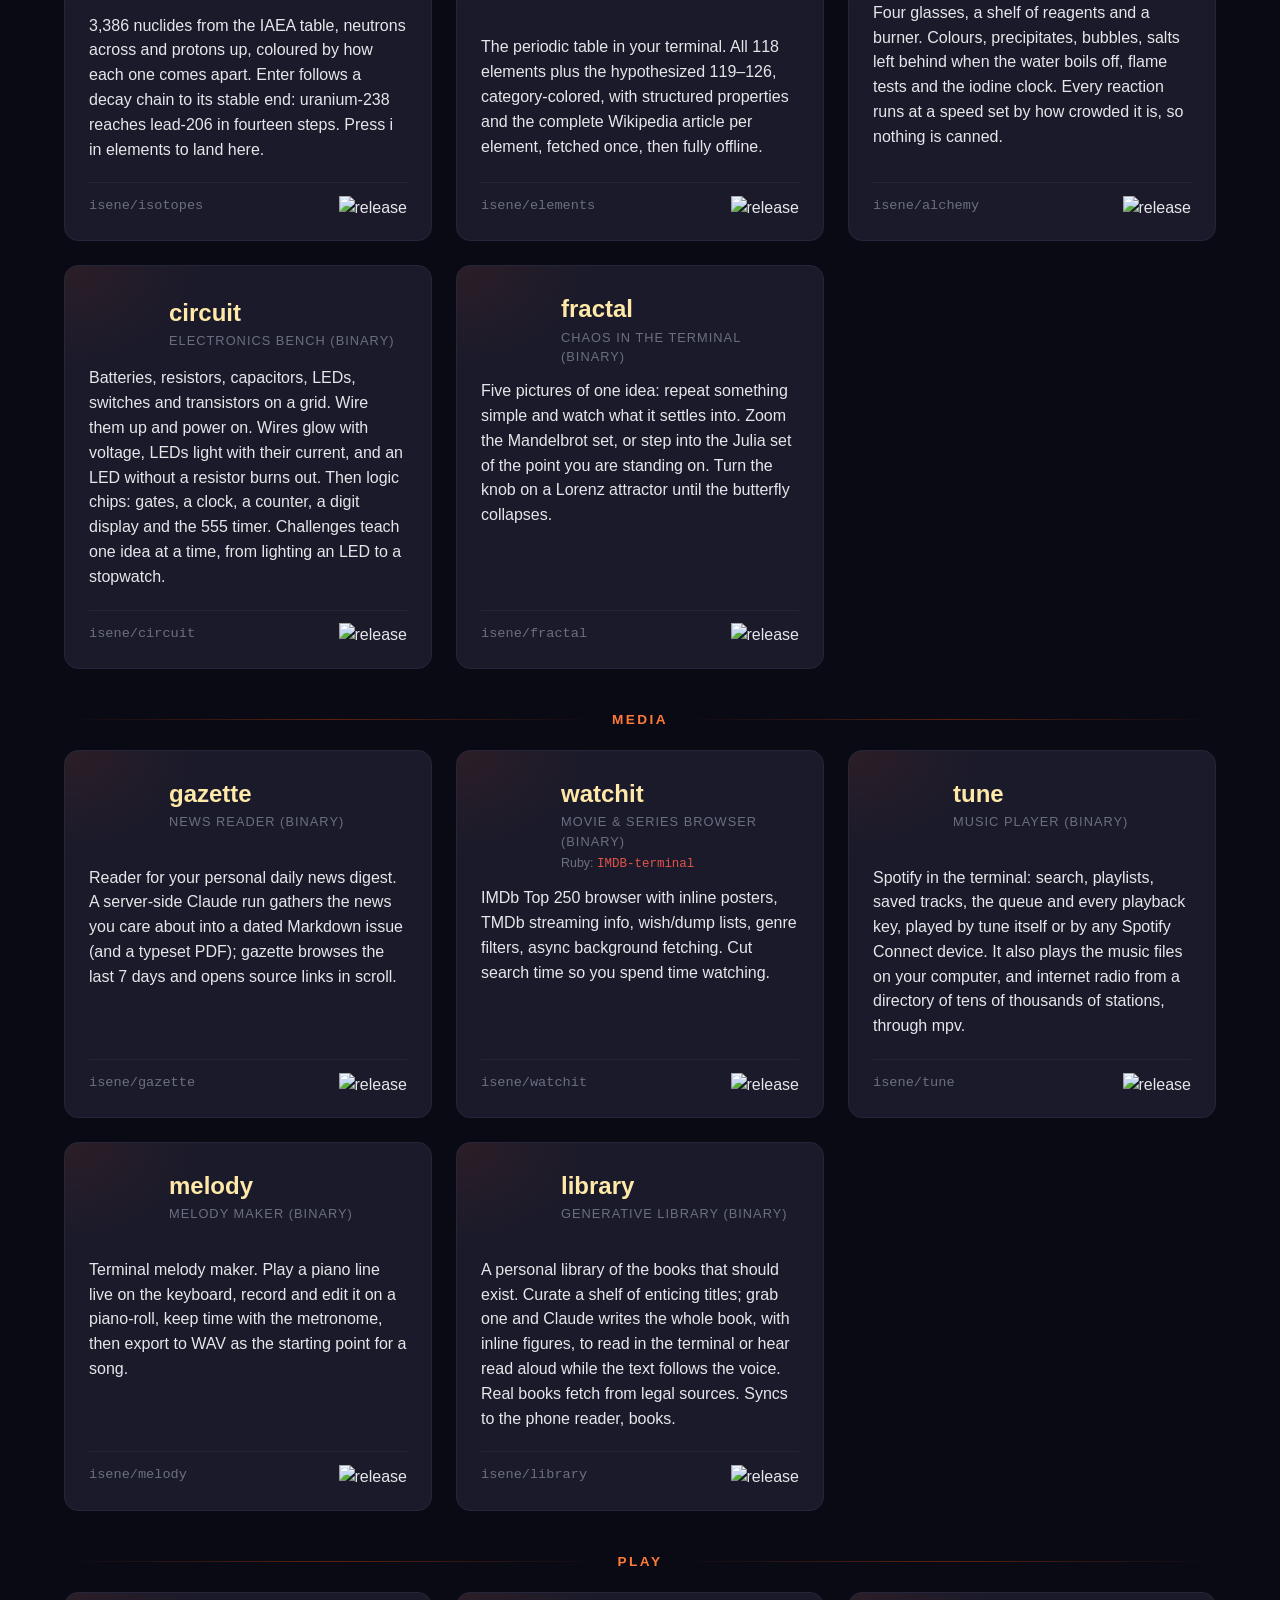
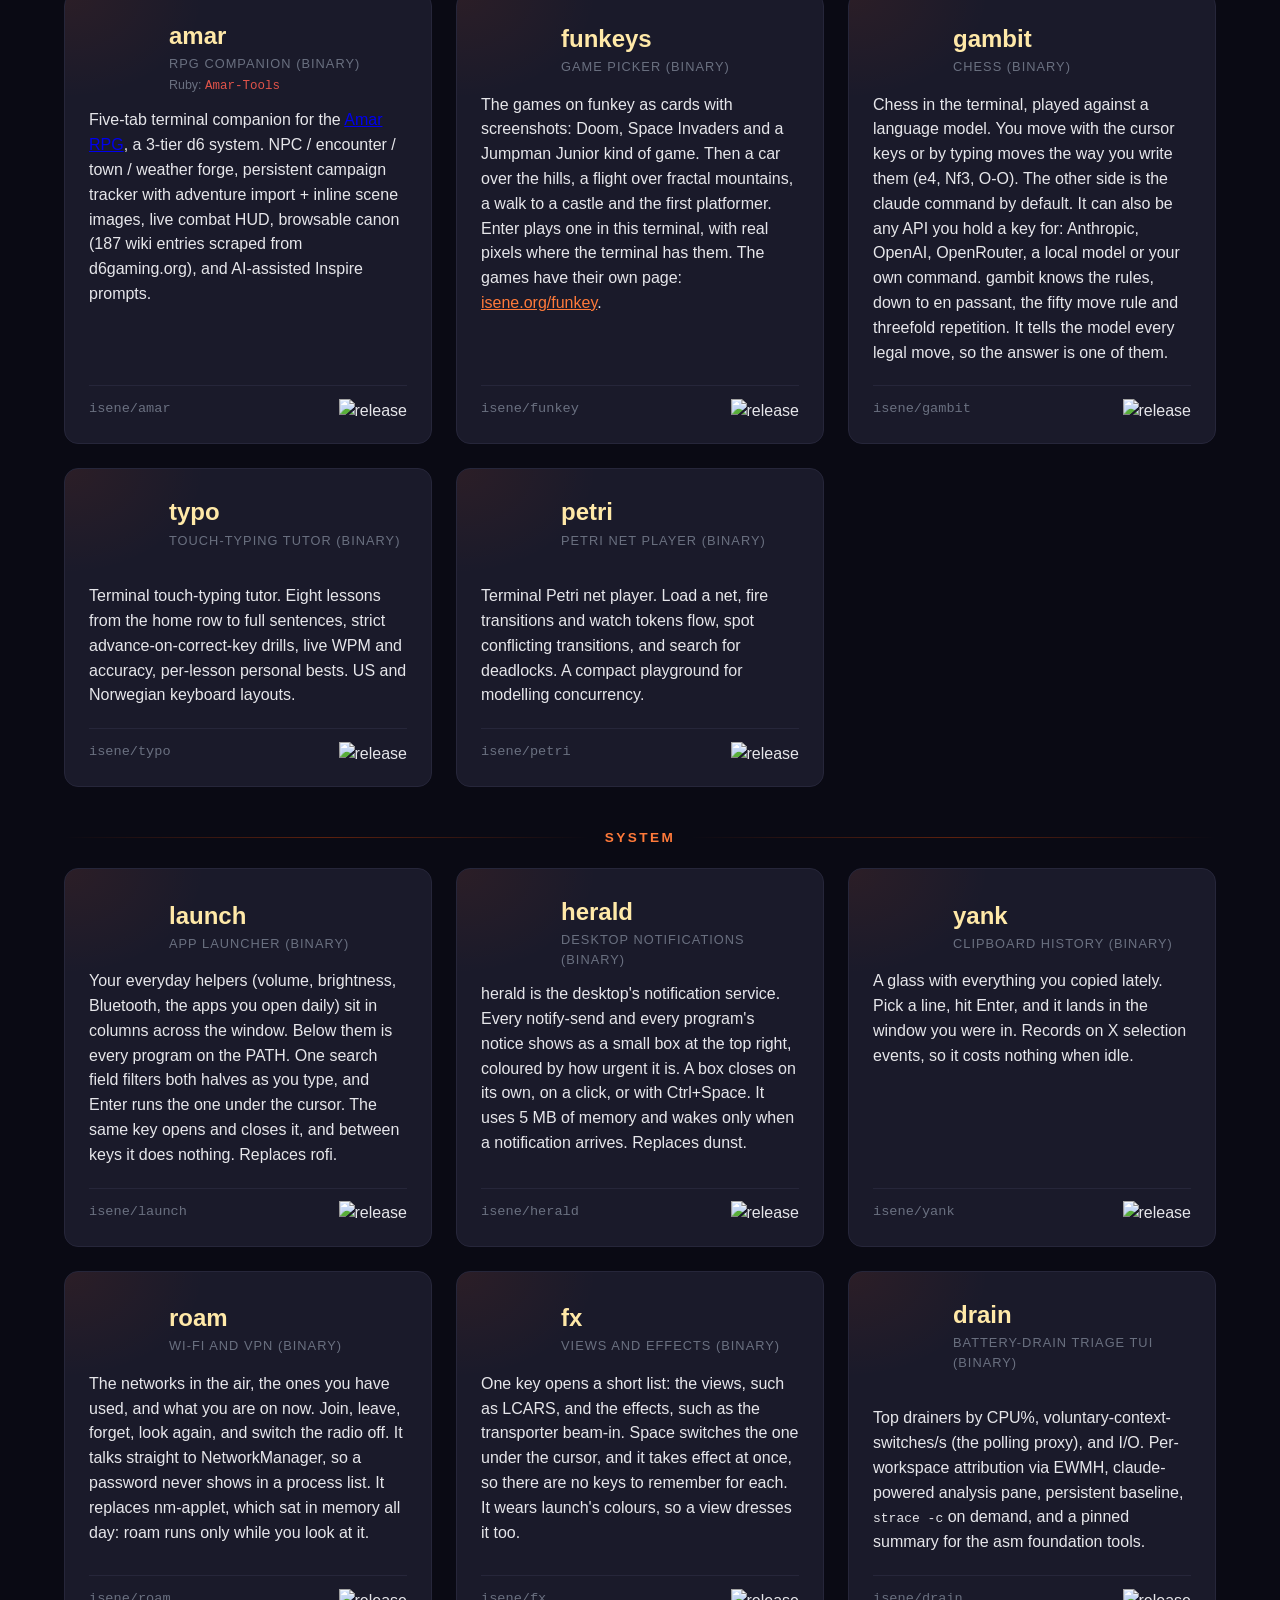
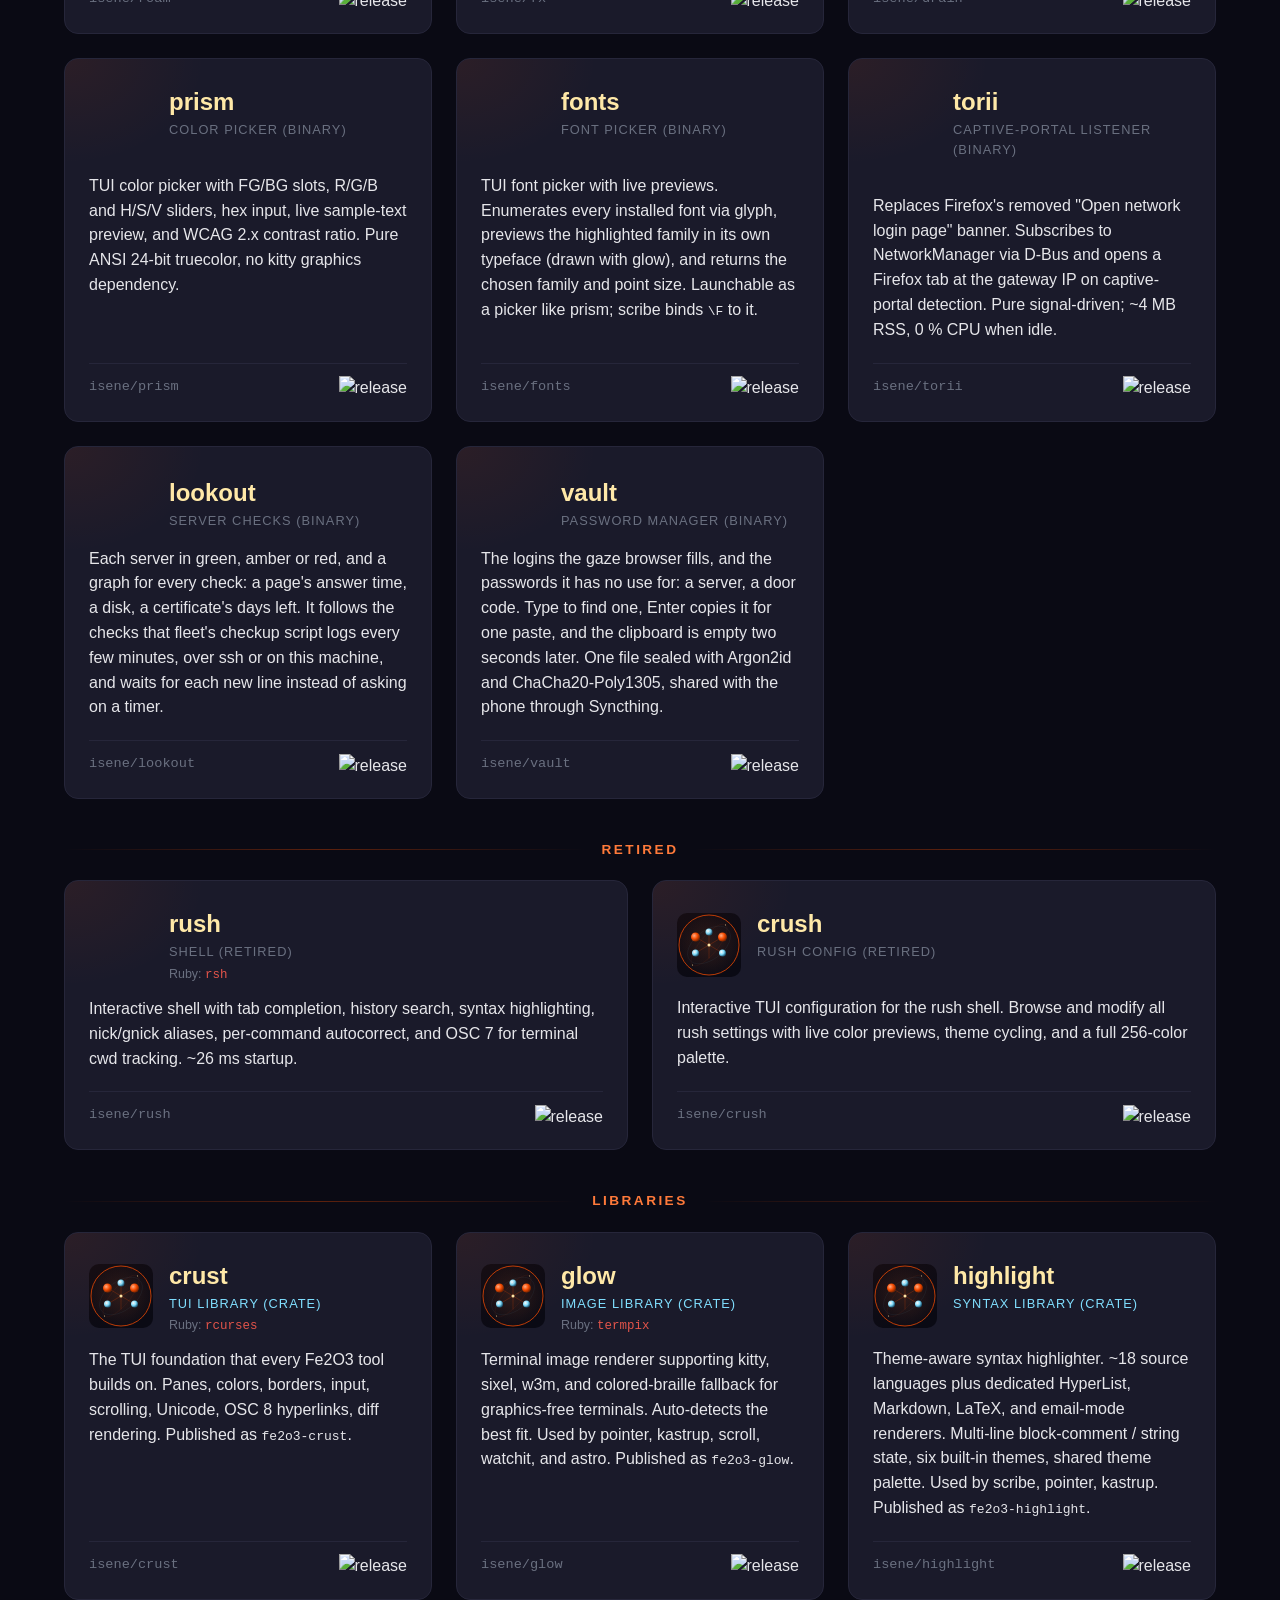
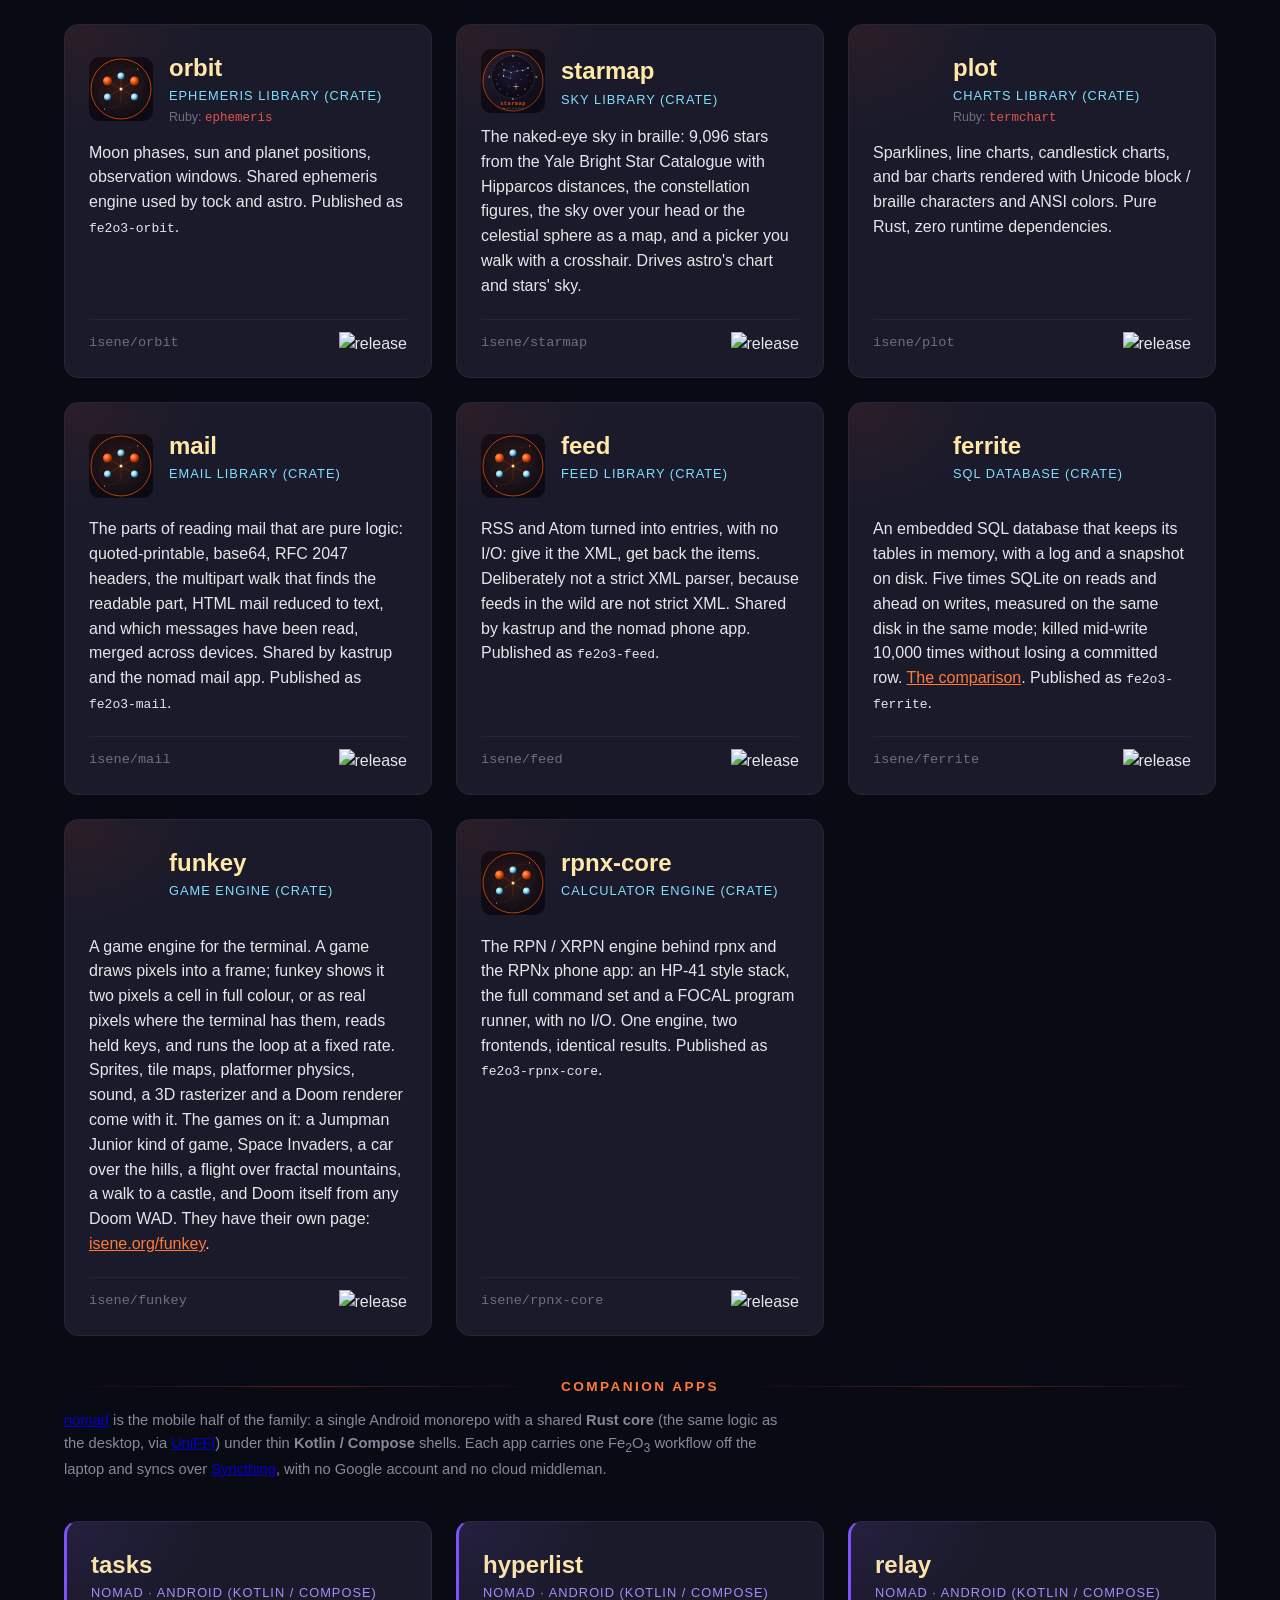
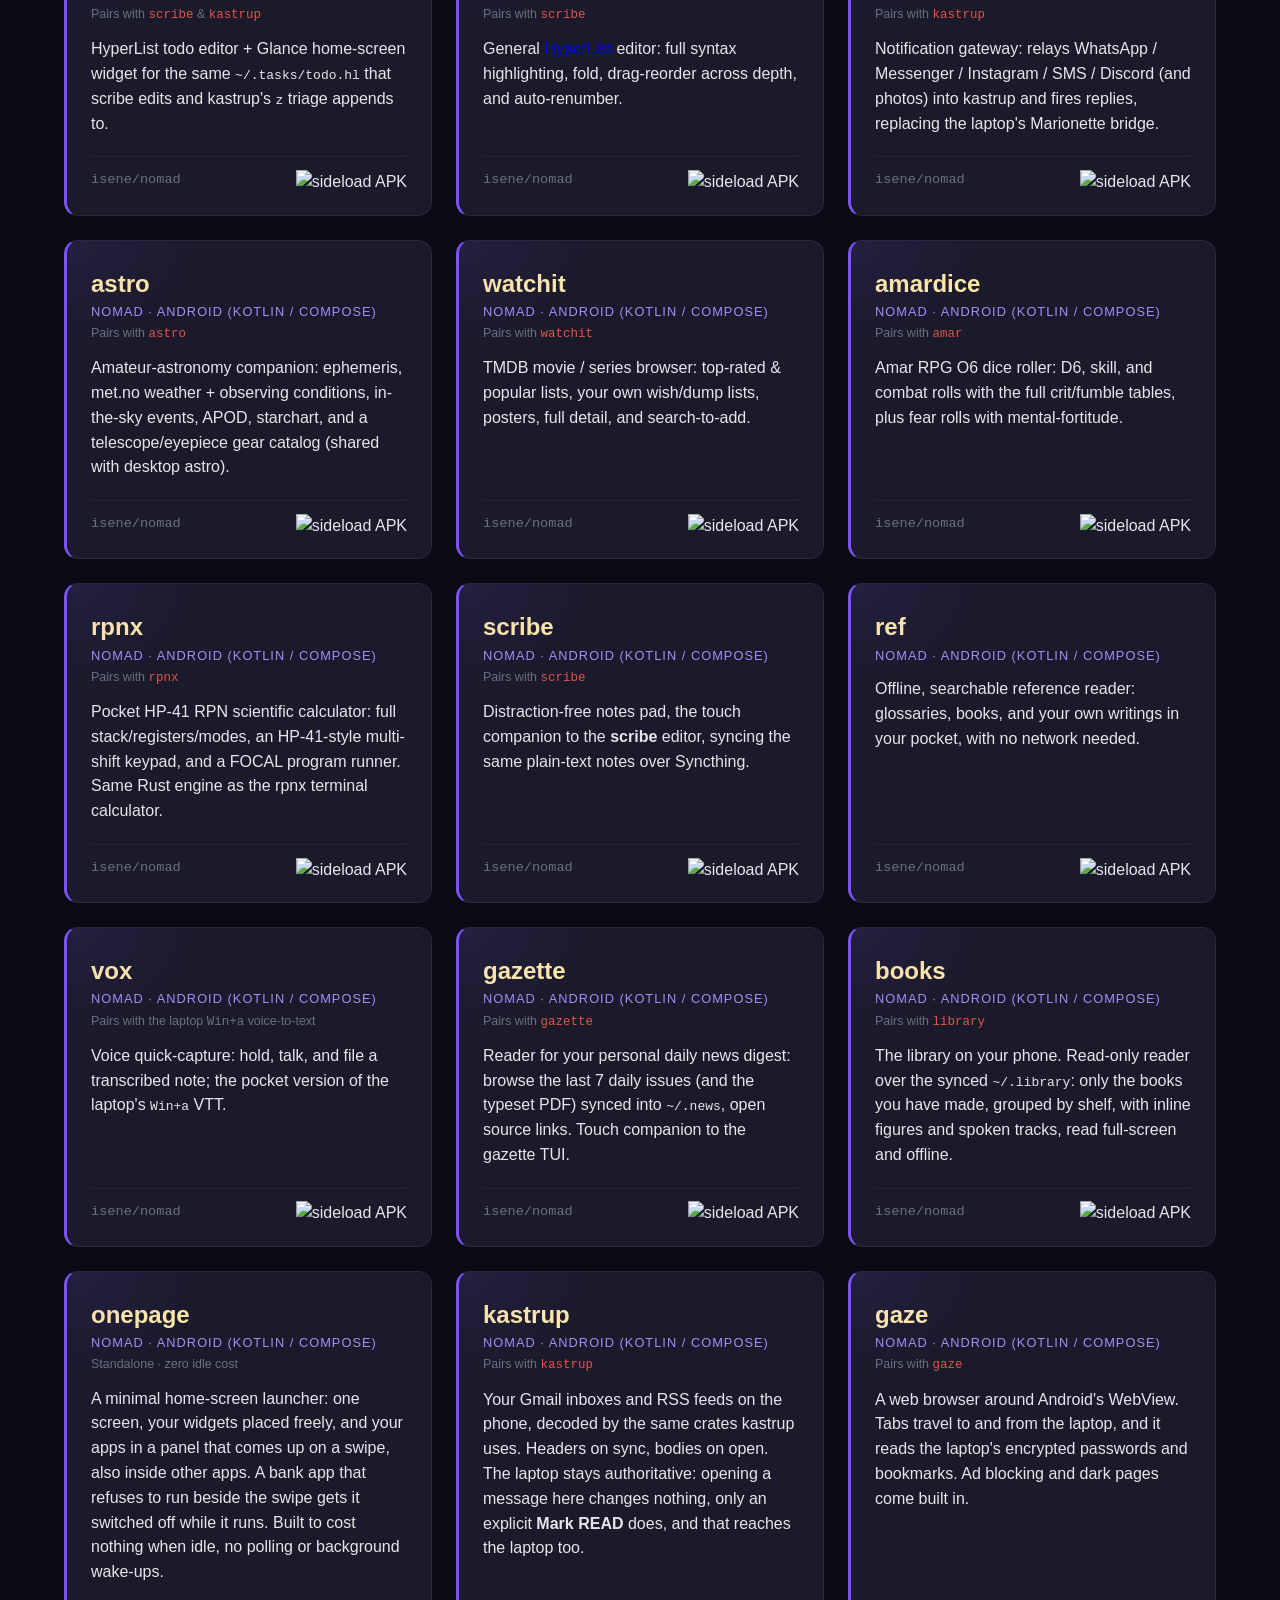
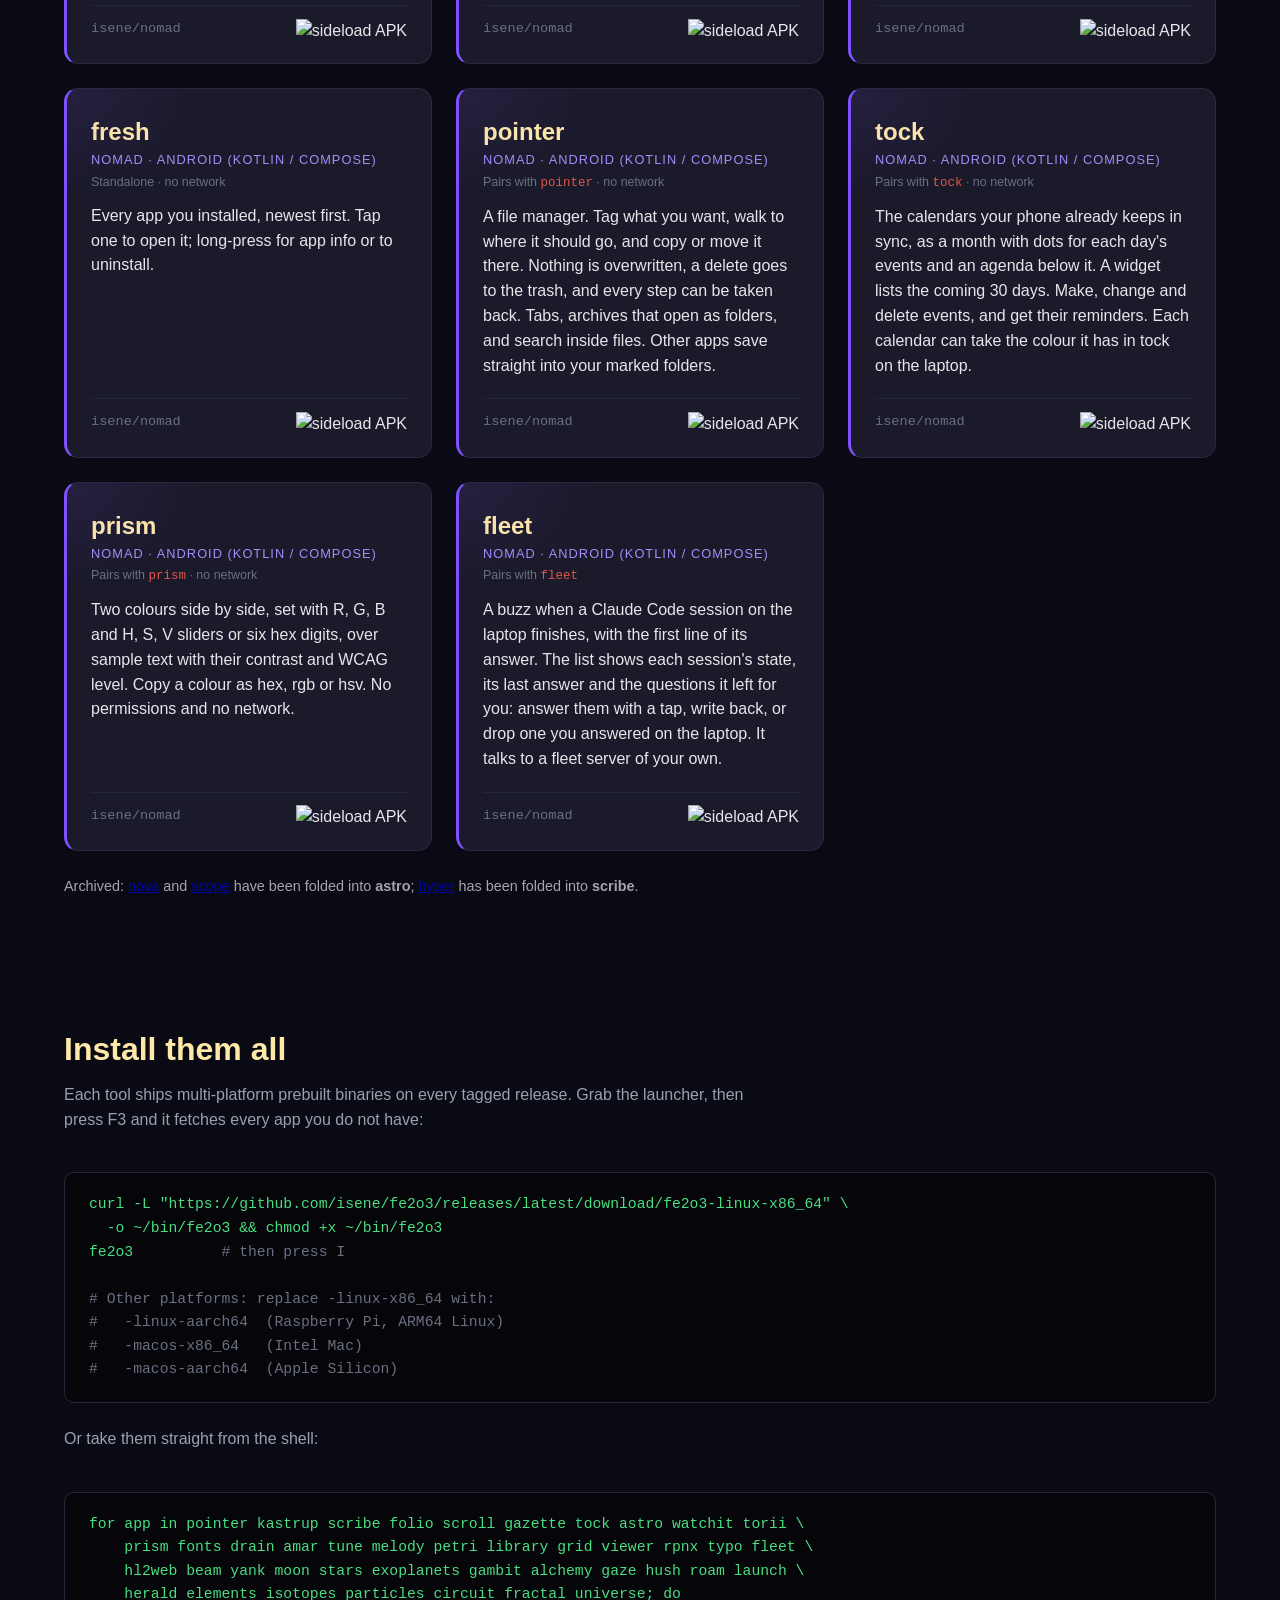
==== commit 505adc65: "Launcher: type to search (v0.1.31) Any letter or digit narrows the cards at once. Backspace takes a " ====
--- a/docs/index.html
+++ b/docs/index.html
@@ -106,16 +106,16 @@
           <h3>Start with the launcher</h3>
           <p>
             <code>fe2o3</code> is the suite as a grid of cards: every app with
-            its logo, what it is, and one line on why. Arrow keys move, Enter
-            runs it <em>in the same terminal</em>, <code>?</code> shows that
-            app's own help, <code>w</code> opens its repo, <code>/</code>
-            filters.
+            its logo, what it is, and one line on why. Type a few letters and only
+            the cards that match stay. Arrow keys move, Enter runs it
+            <em>in the same terminal</em>, F1 shows that app's own help,
+            F4 opens its repo.
           </p>
           <p>
             It is also the installer. What you have has a solid frame and a
             green <code>✓</code>; what you do not have is dashed with an
-            amber <code>↓</code>. <code>i</code> fetches the one under the
-            cursor, <code>I</code> fetches every missing one in view. So one
+            amber <code>↓</code>. F2 fetches the one under the
+            cursor, F3 fetches every missing one in view. So one
             binary is all you need: take the whole suite, or only the apps
             you fancy.
           </p>
@@ -1757,7 +1757,7 @@
       <h2>Install them all</h2>
       <p class="section-intro">
         Each tool ships multi-platform prebuilt binaries on every tagged
-        release. Grab the launcher, then press <code>I</code> and it fetches
+        release. Grab the launcher, then press F3 and it fetches
         every app you do not have:
       </p>
       <pre><span class="cmd">curl -L "https://github.com/isene/fe2o3/releases/latest/download/fe2o3-linux-x86_64" \
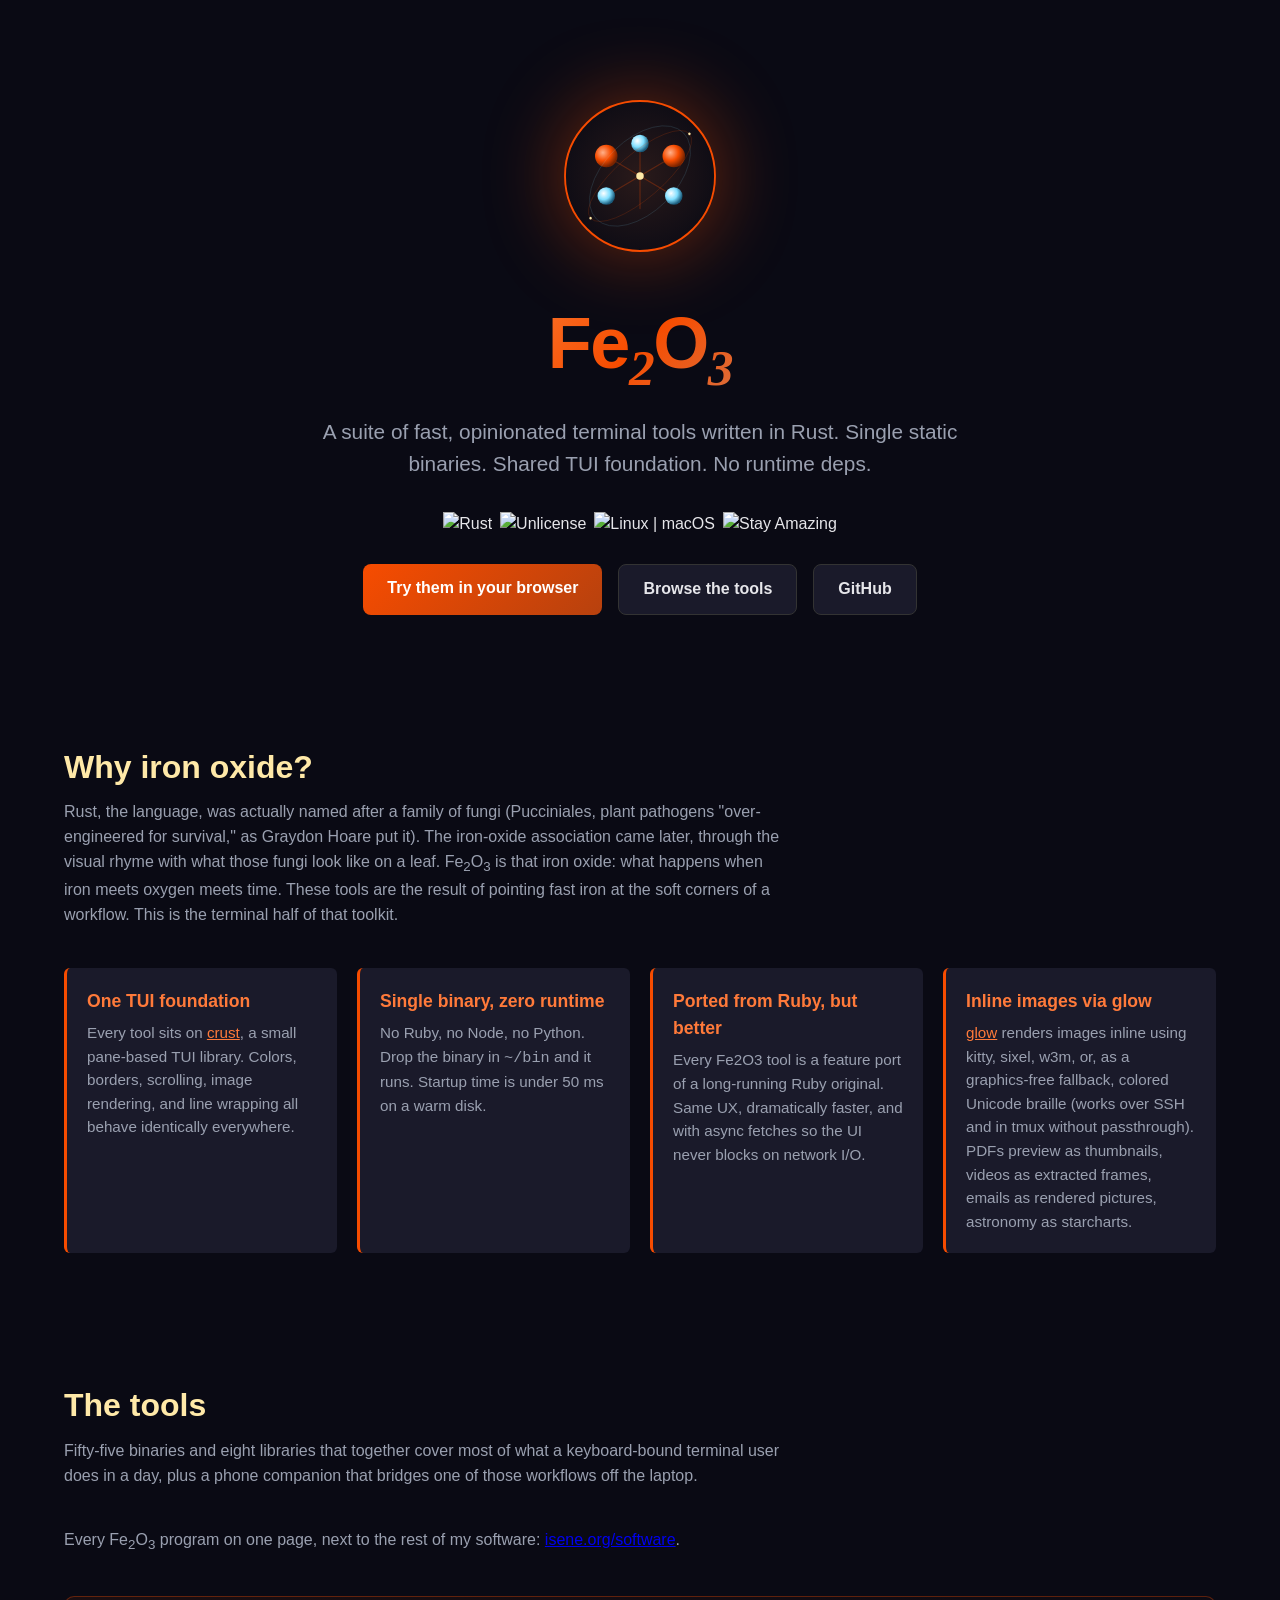
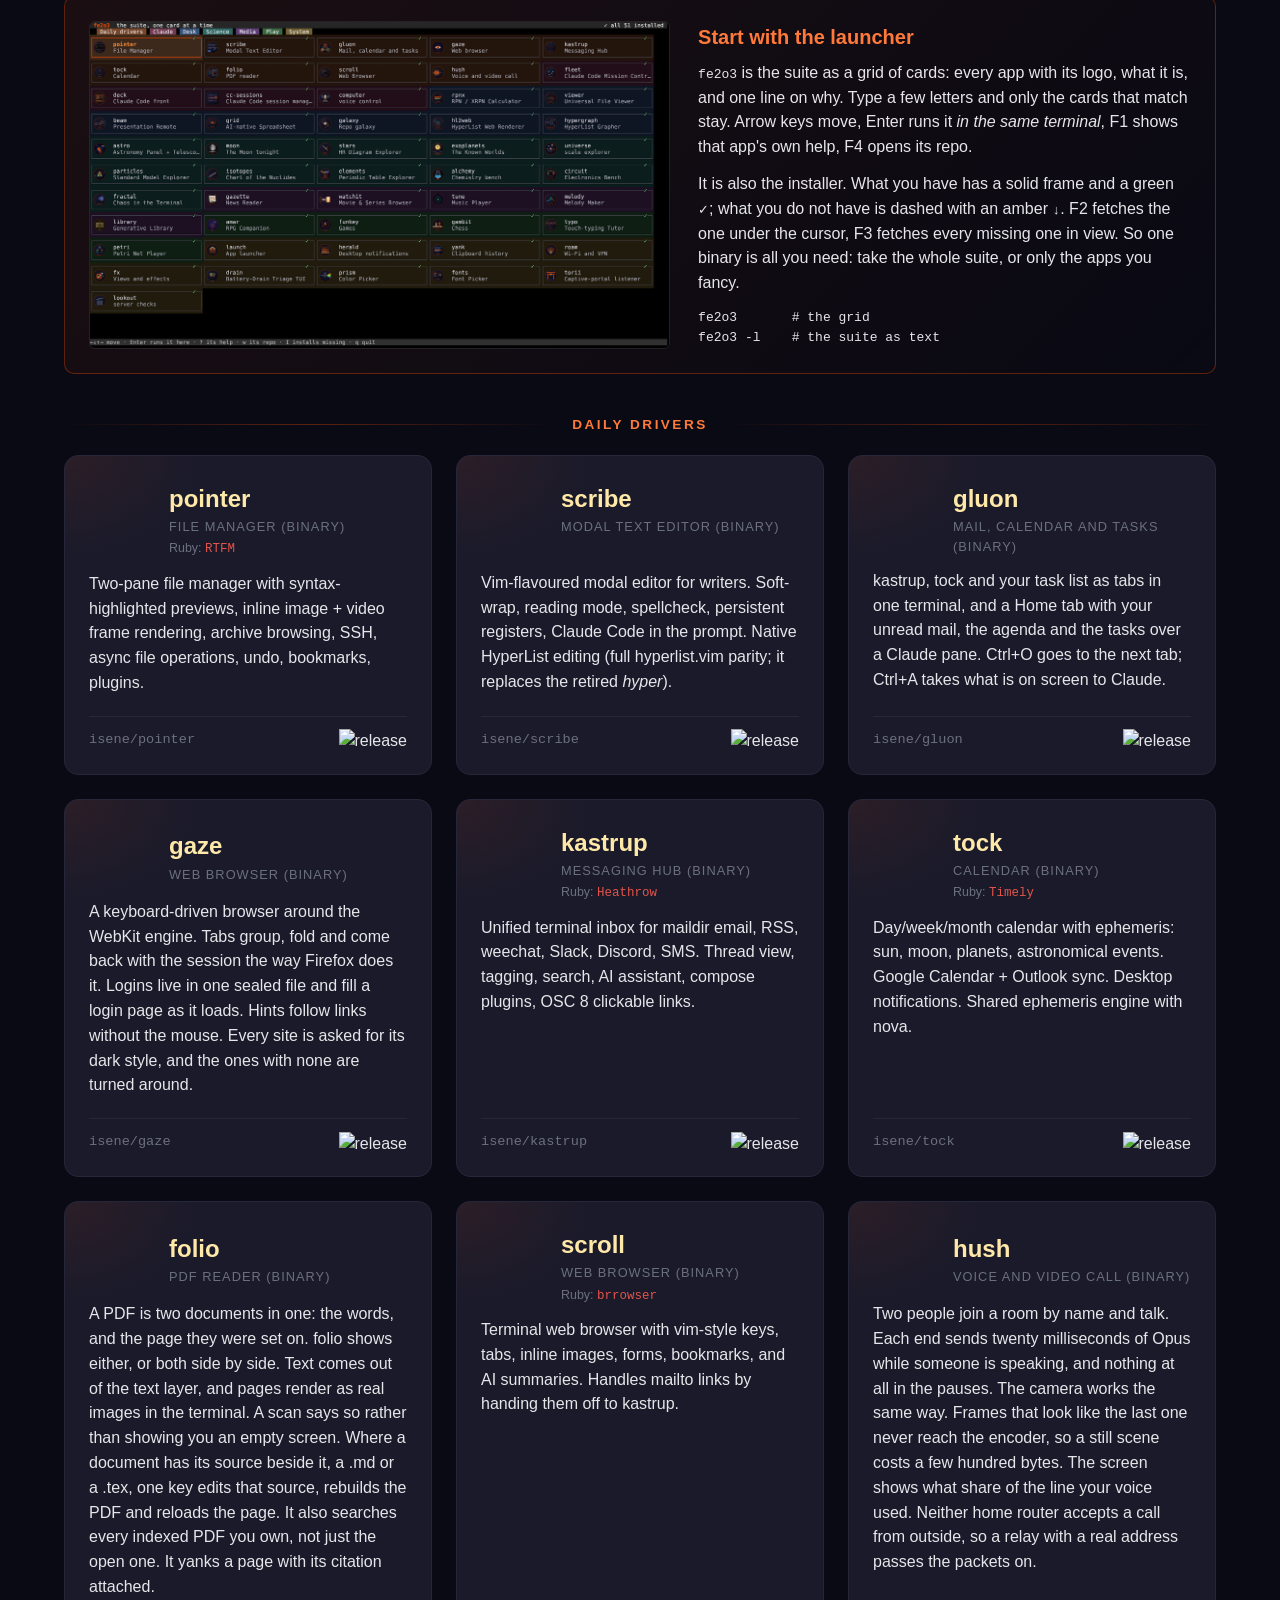
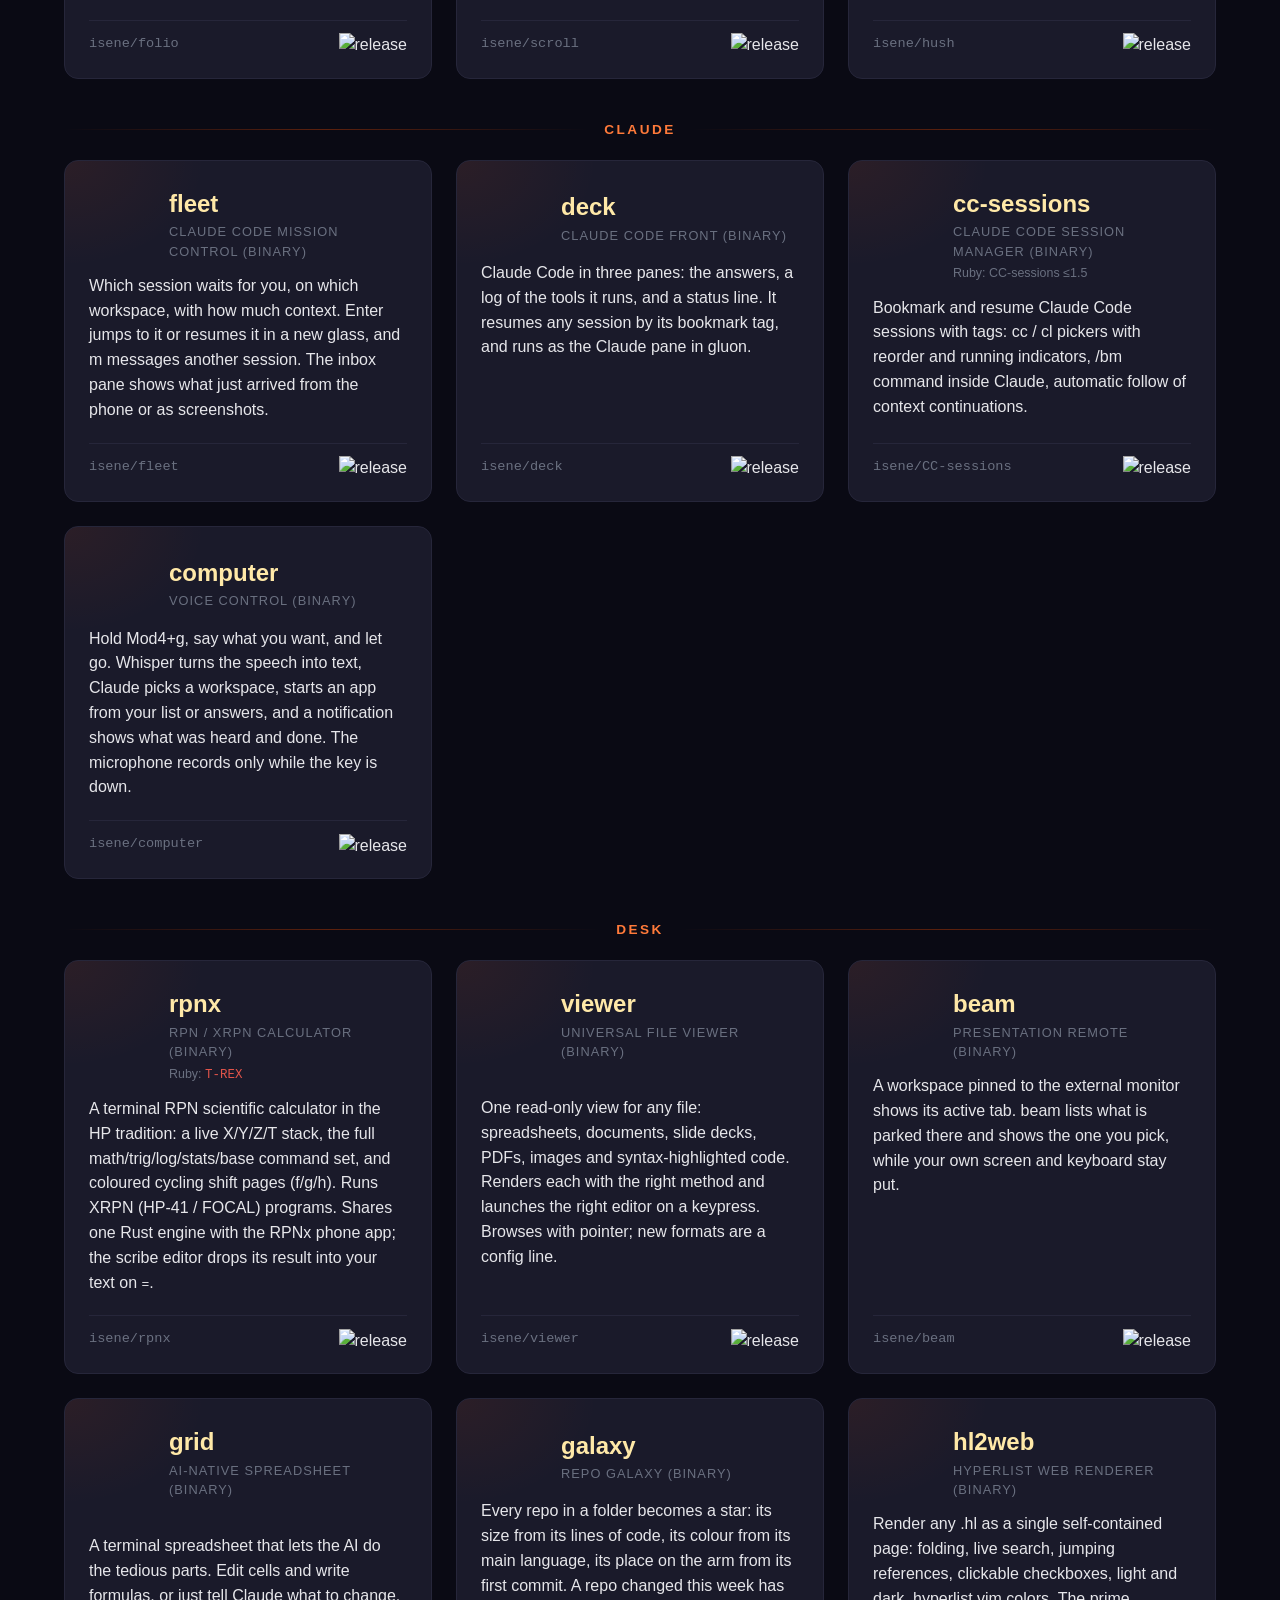
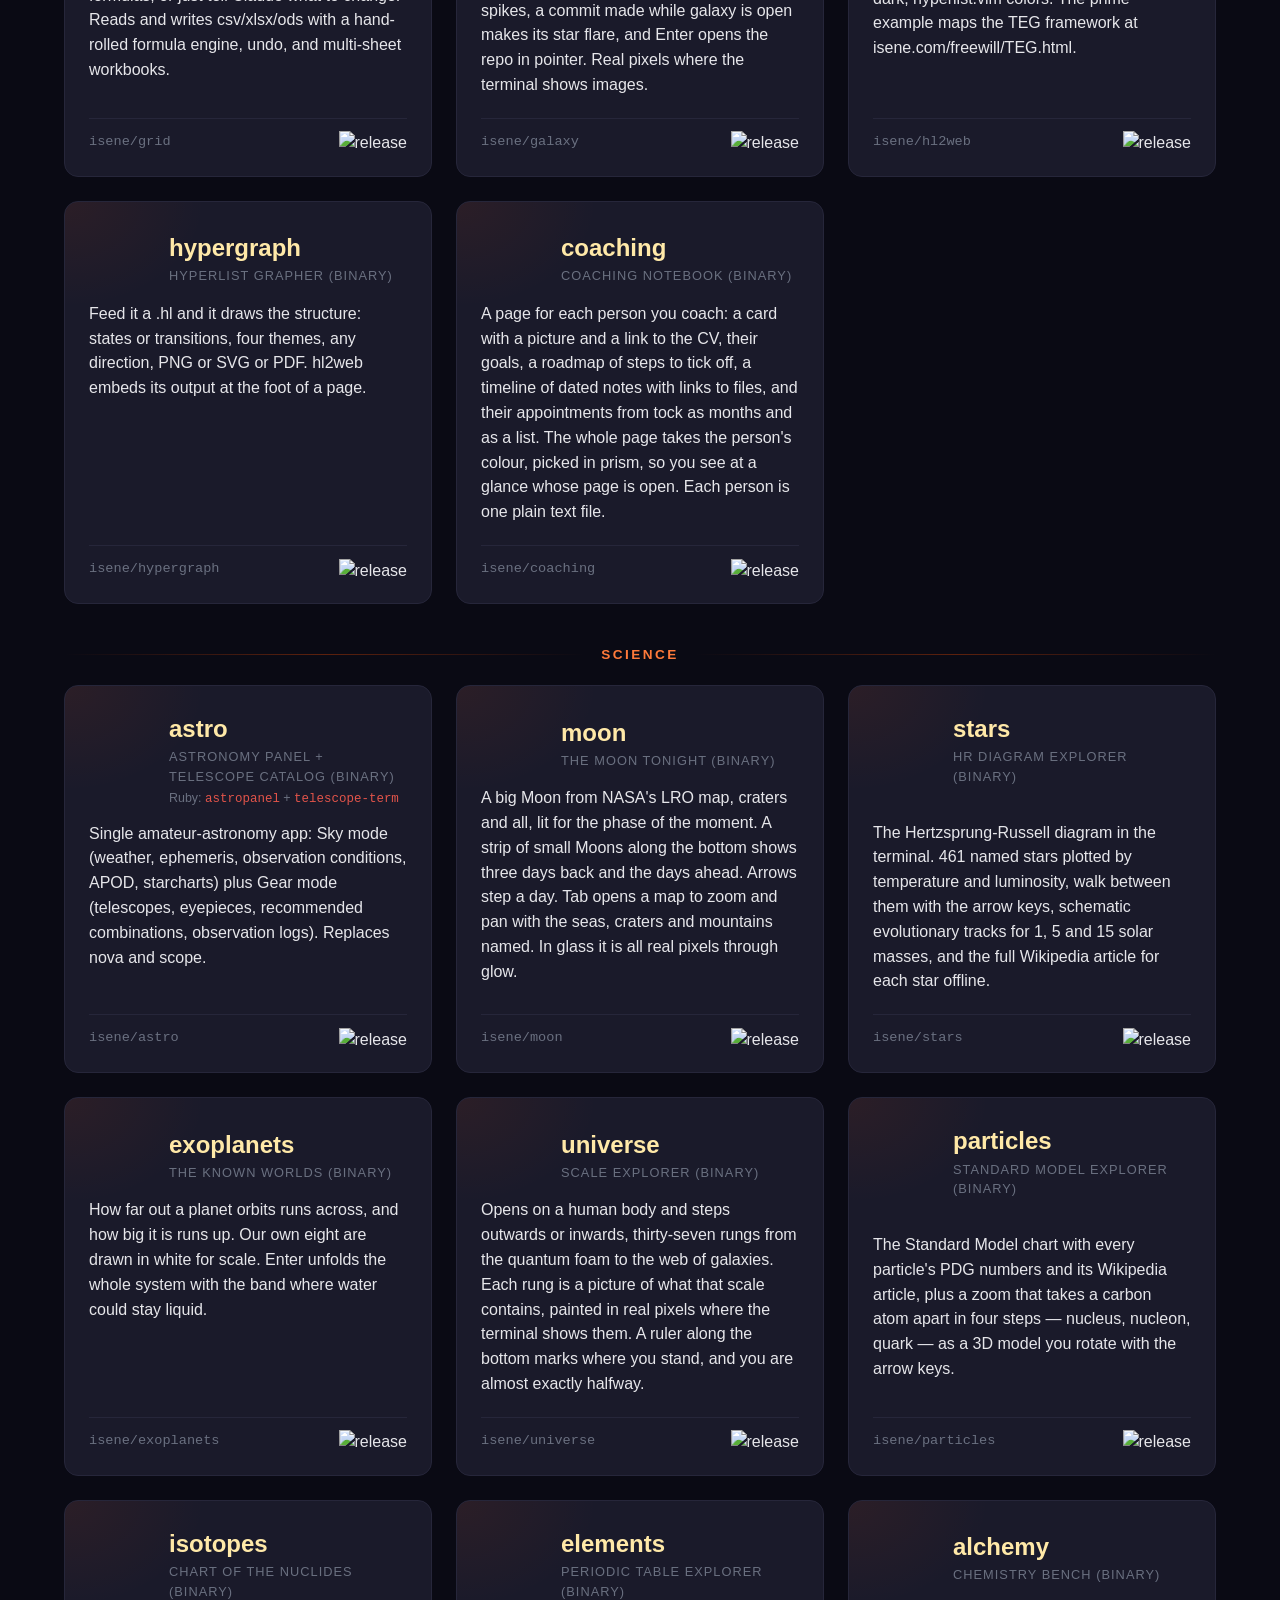
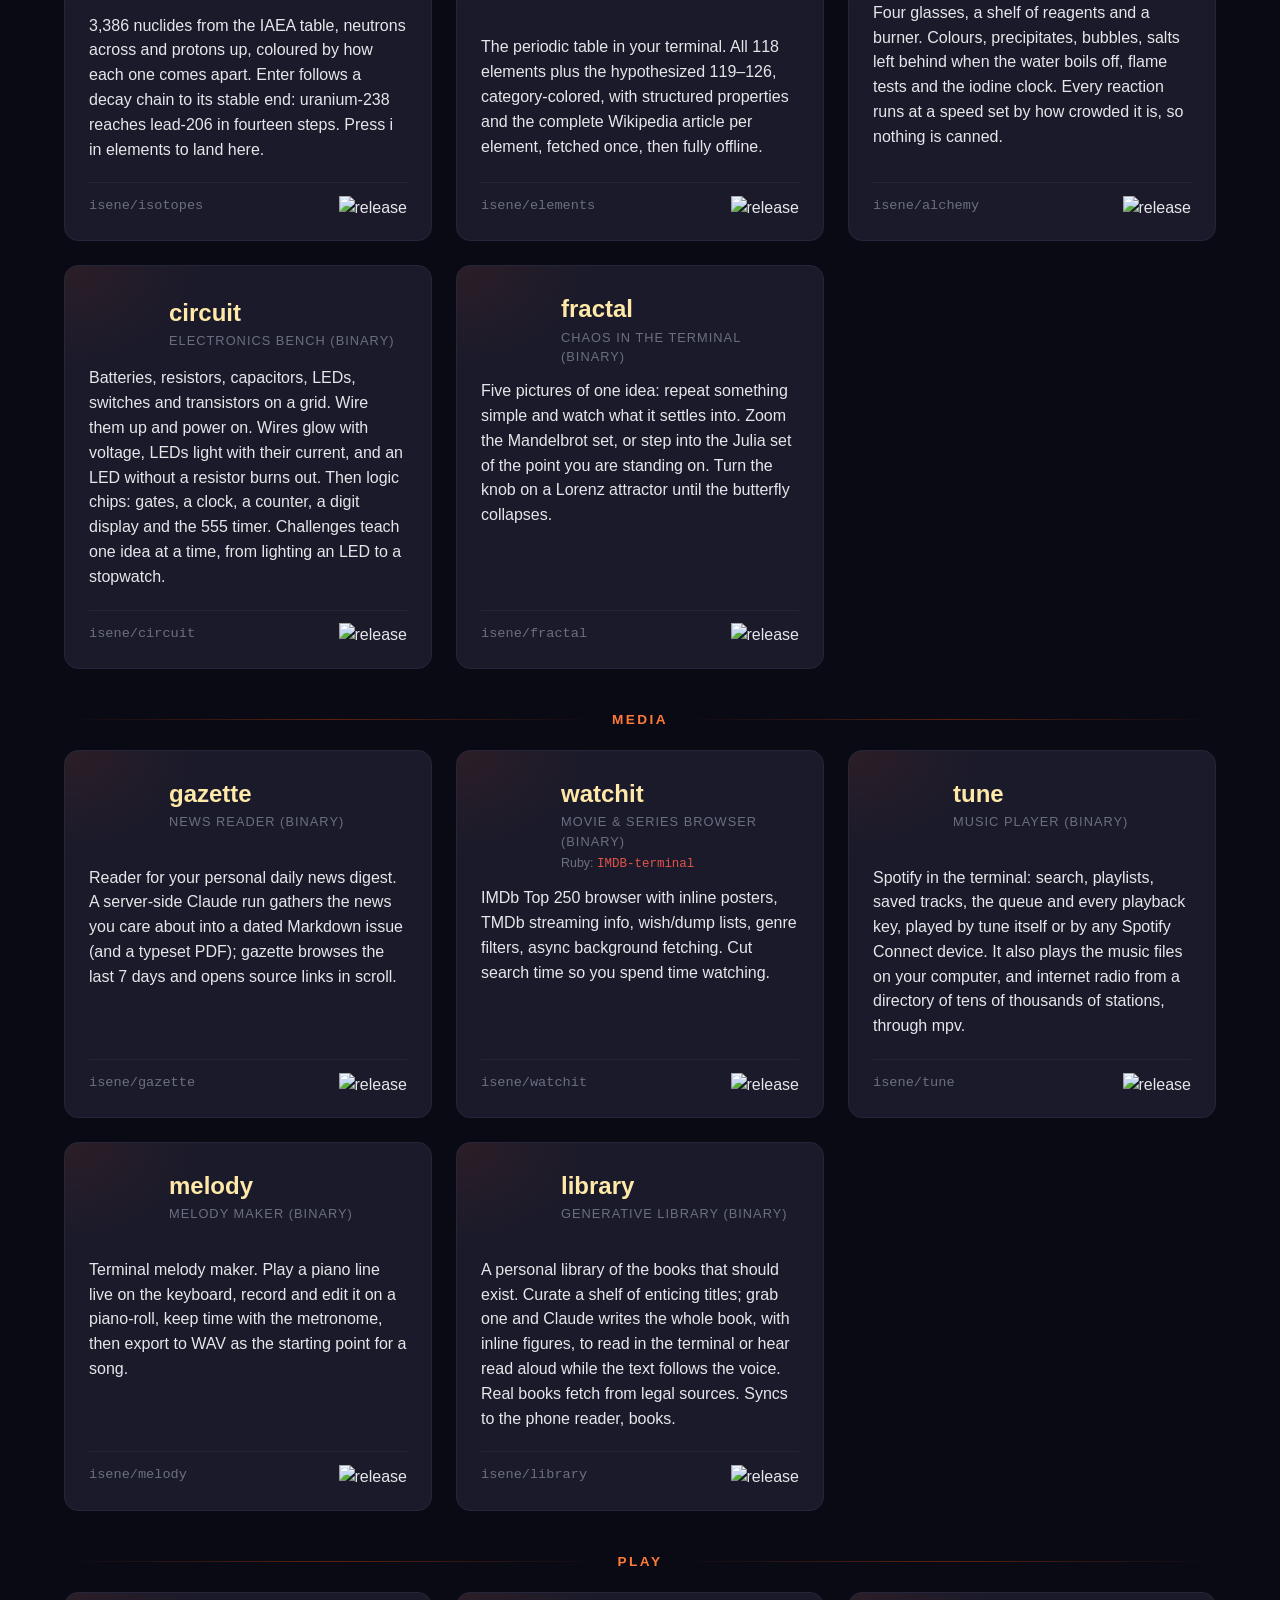
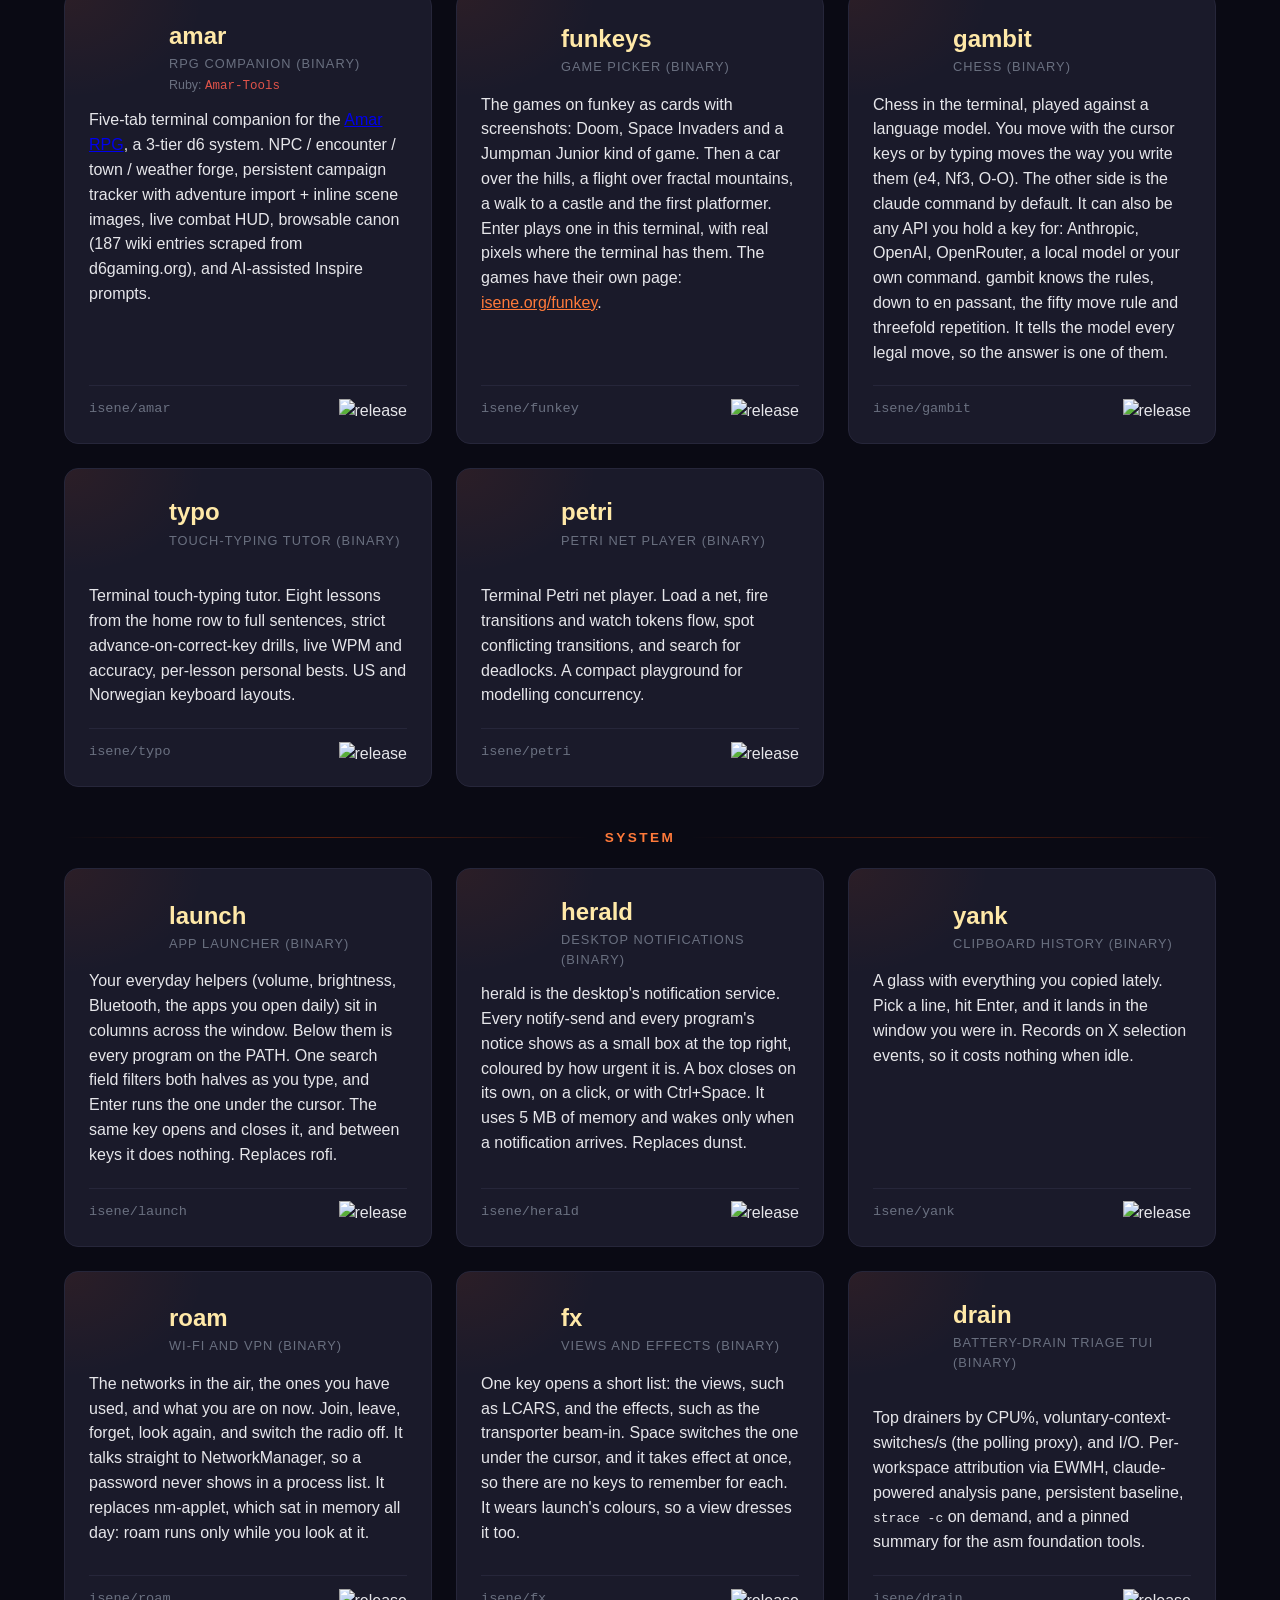
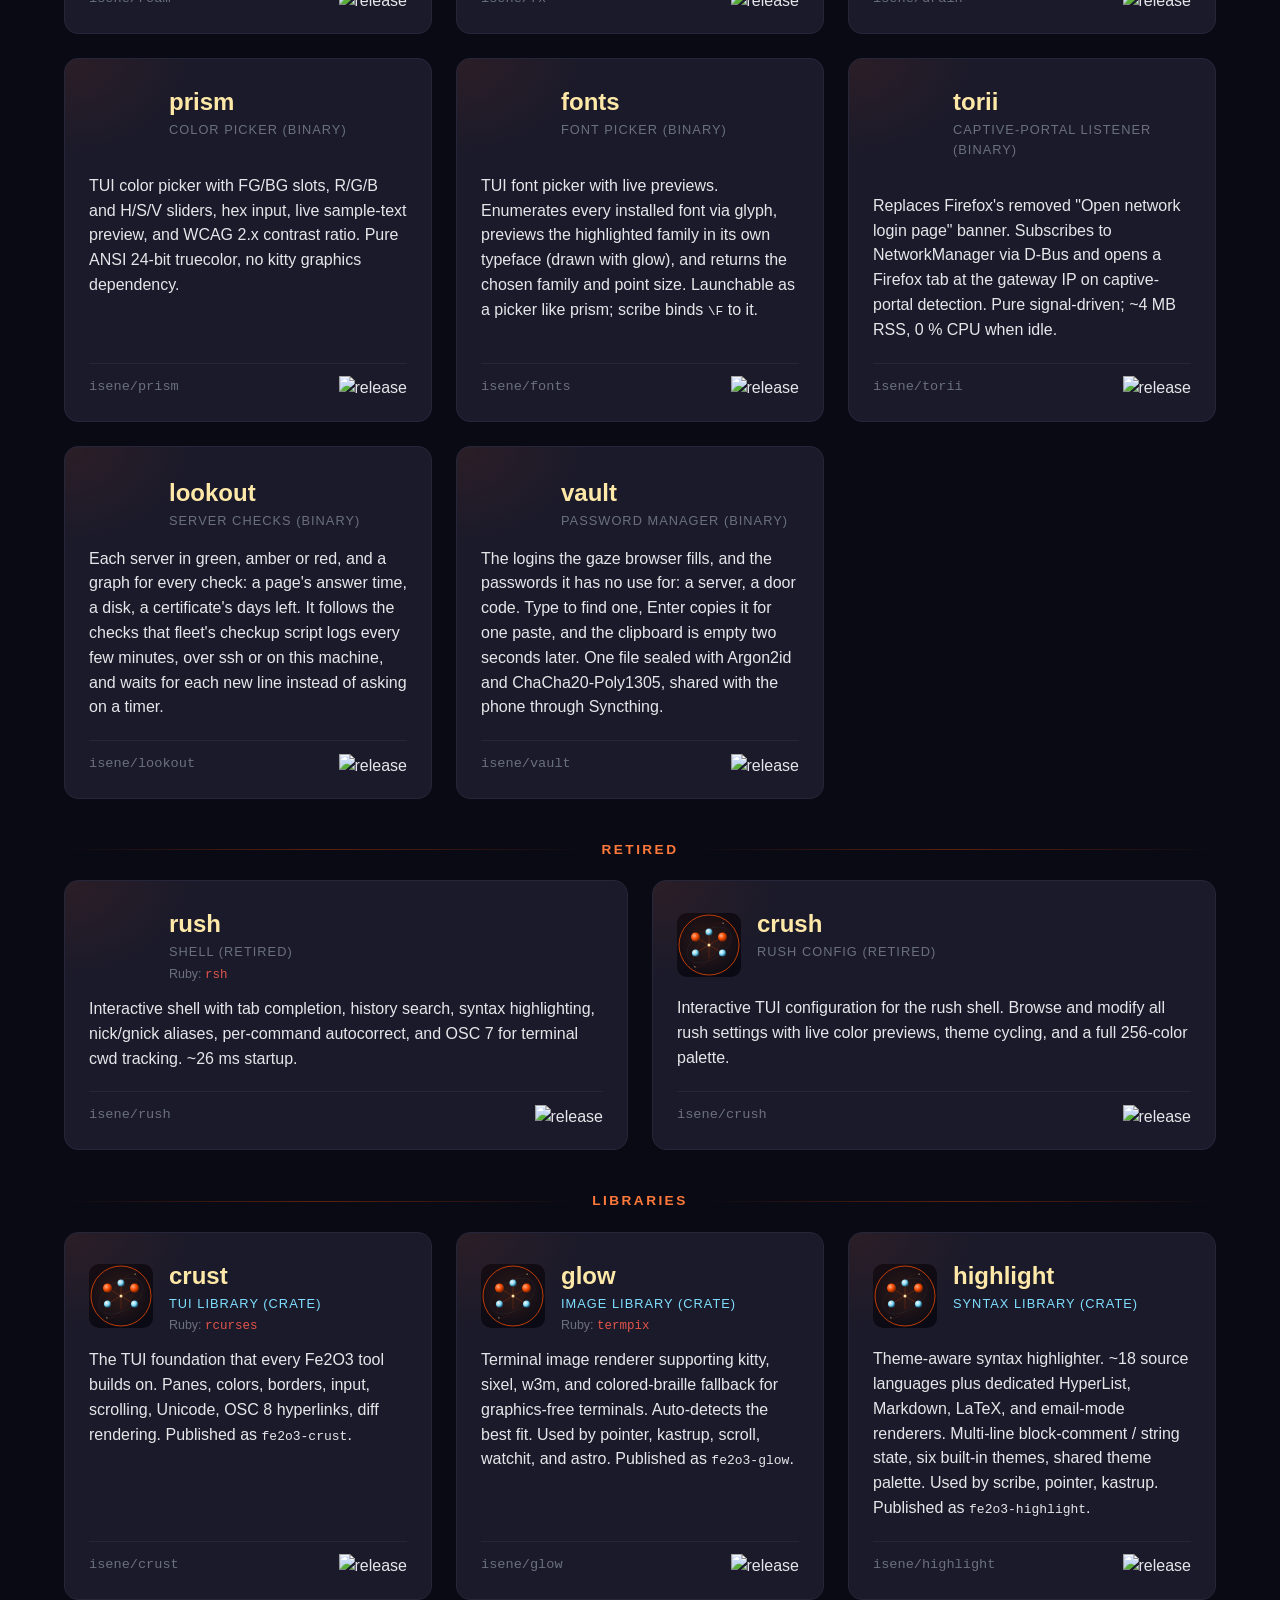
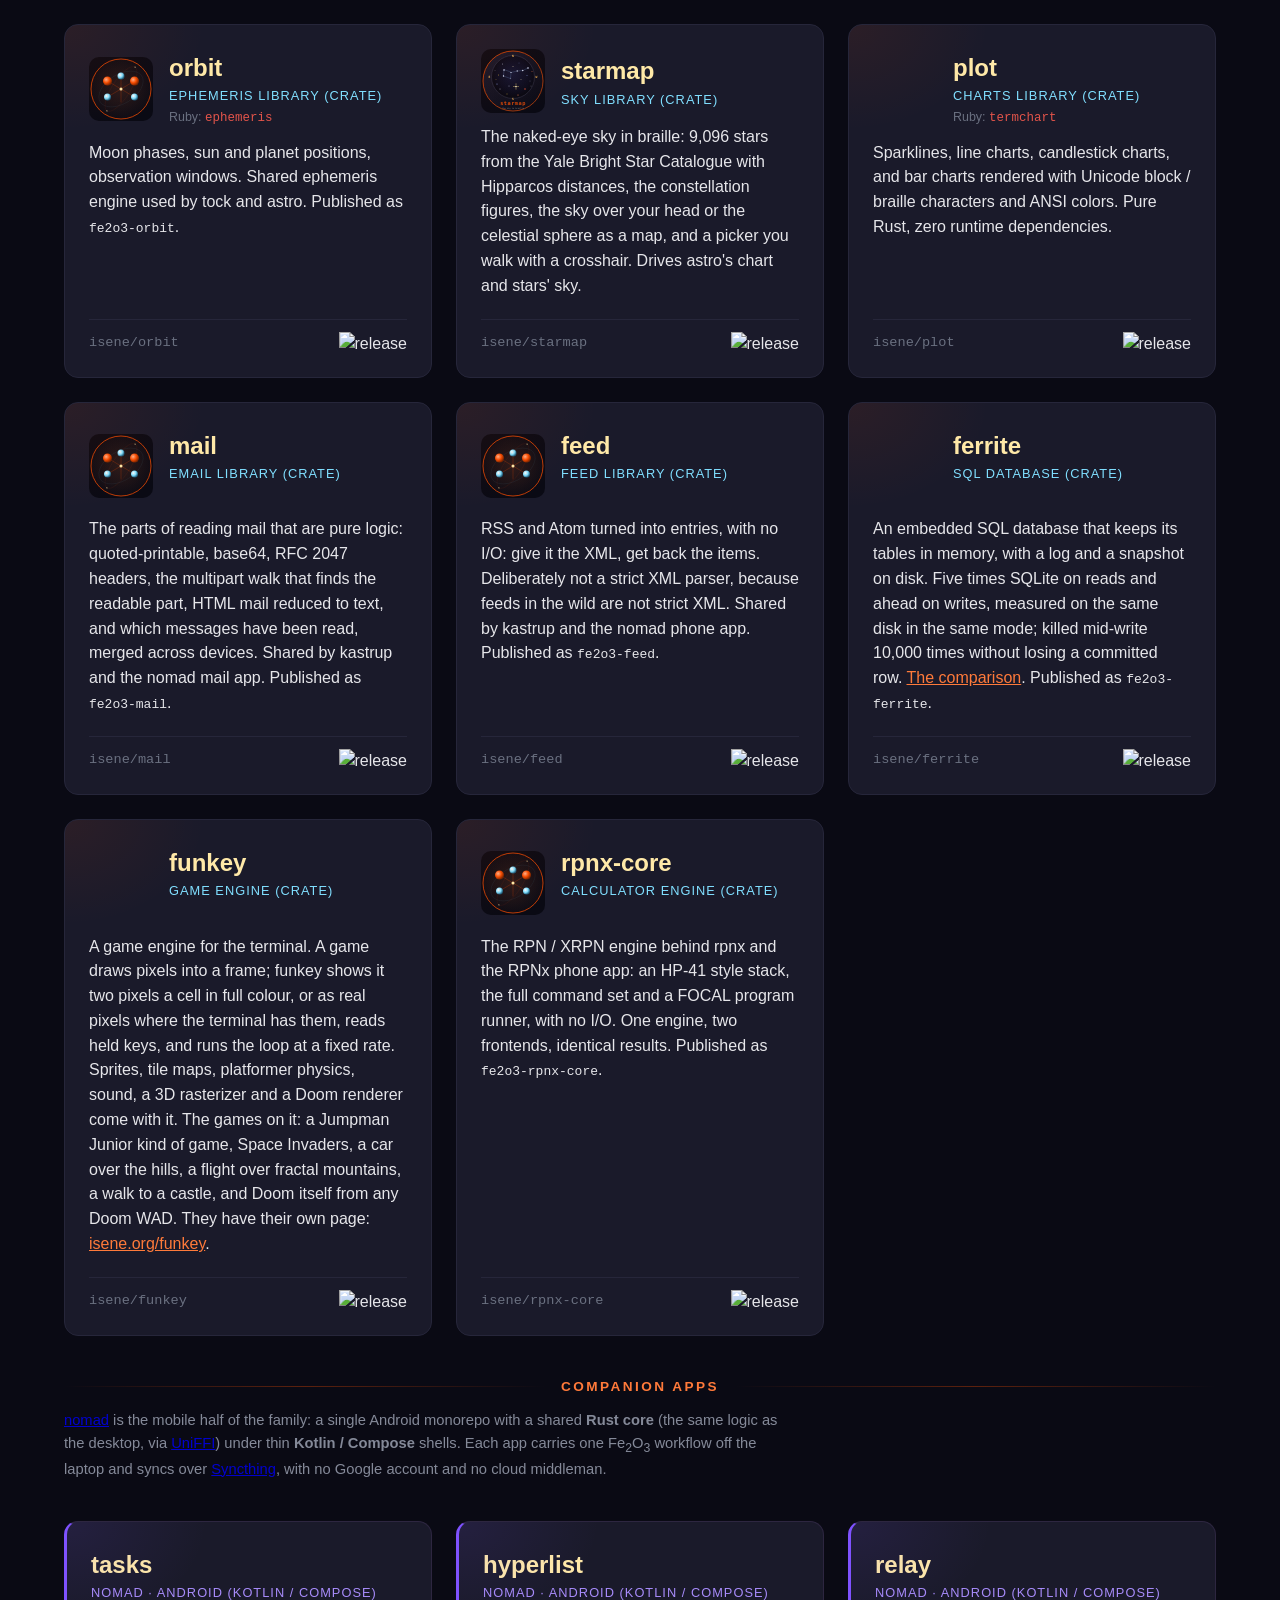
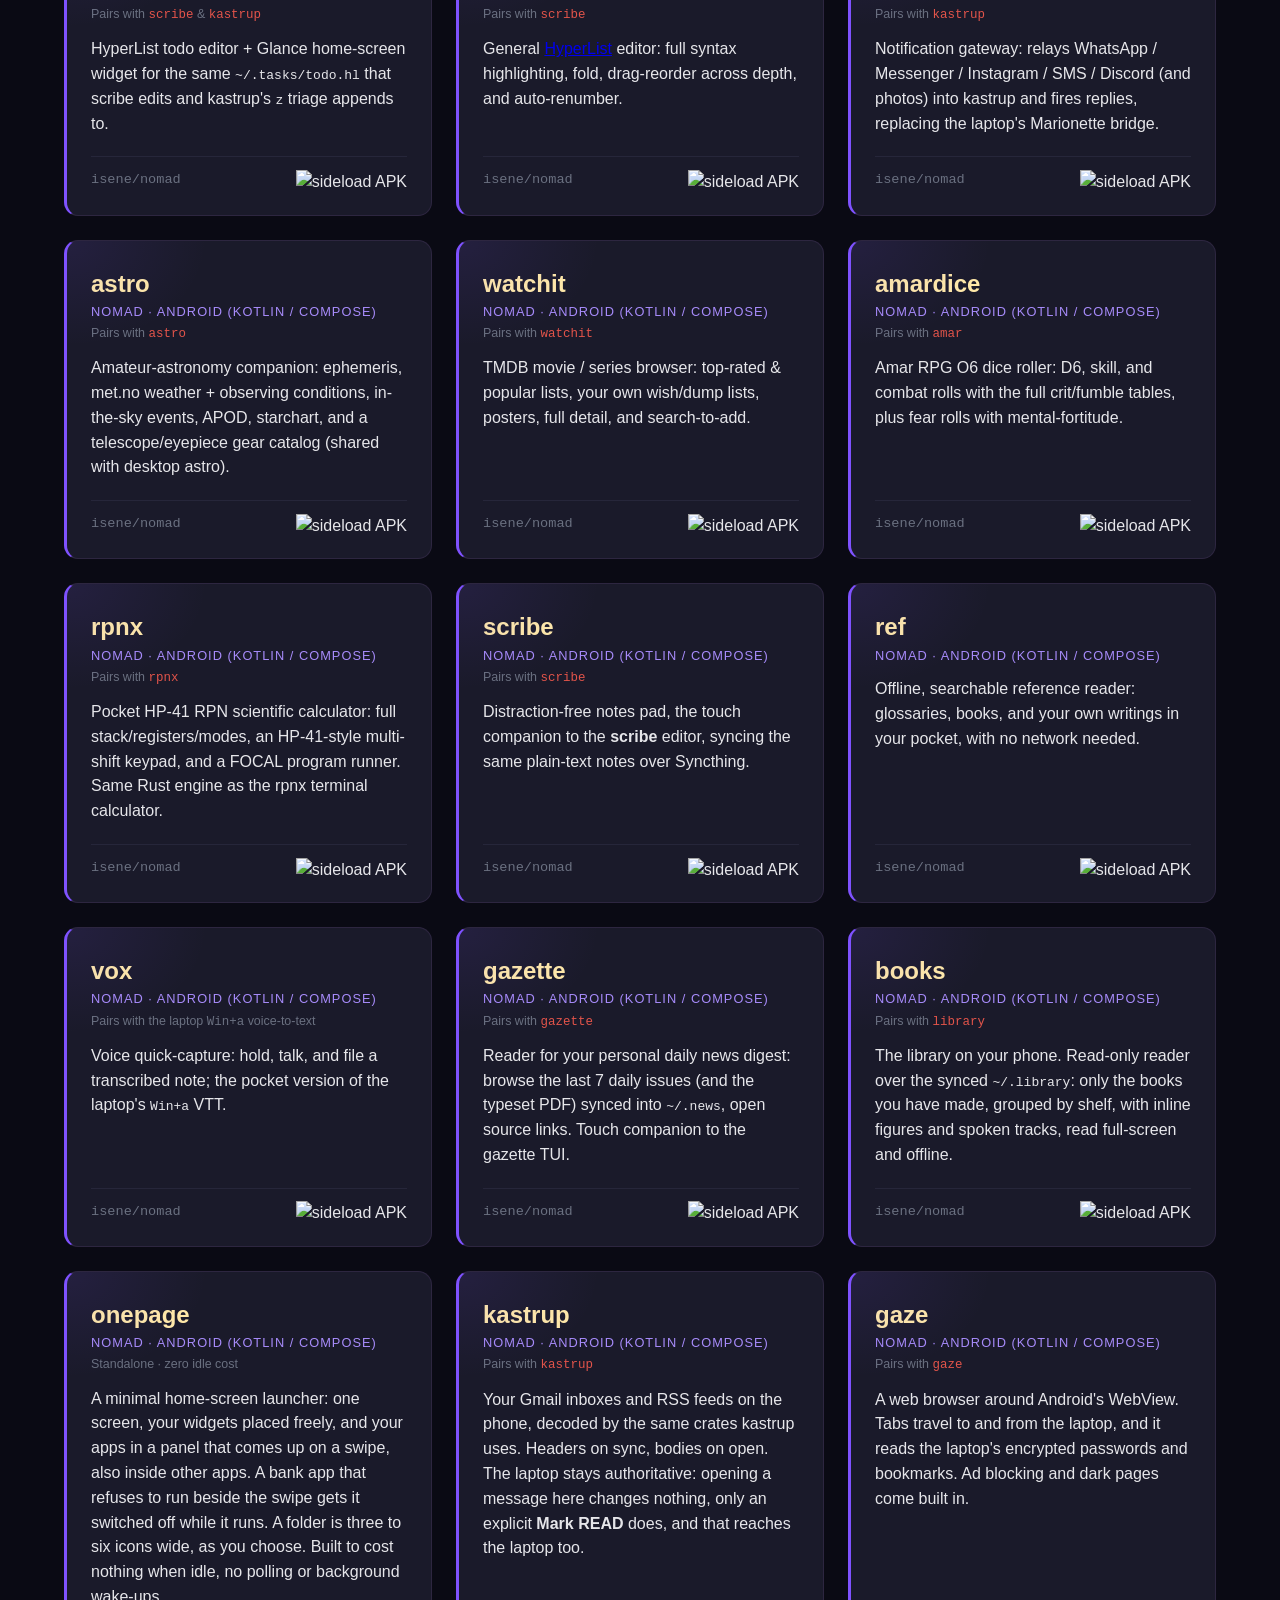
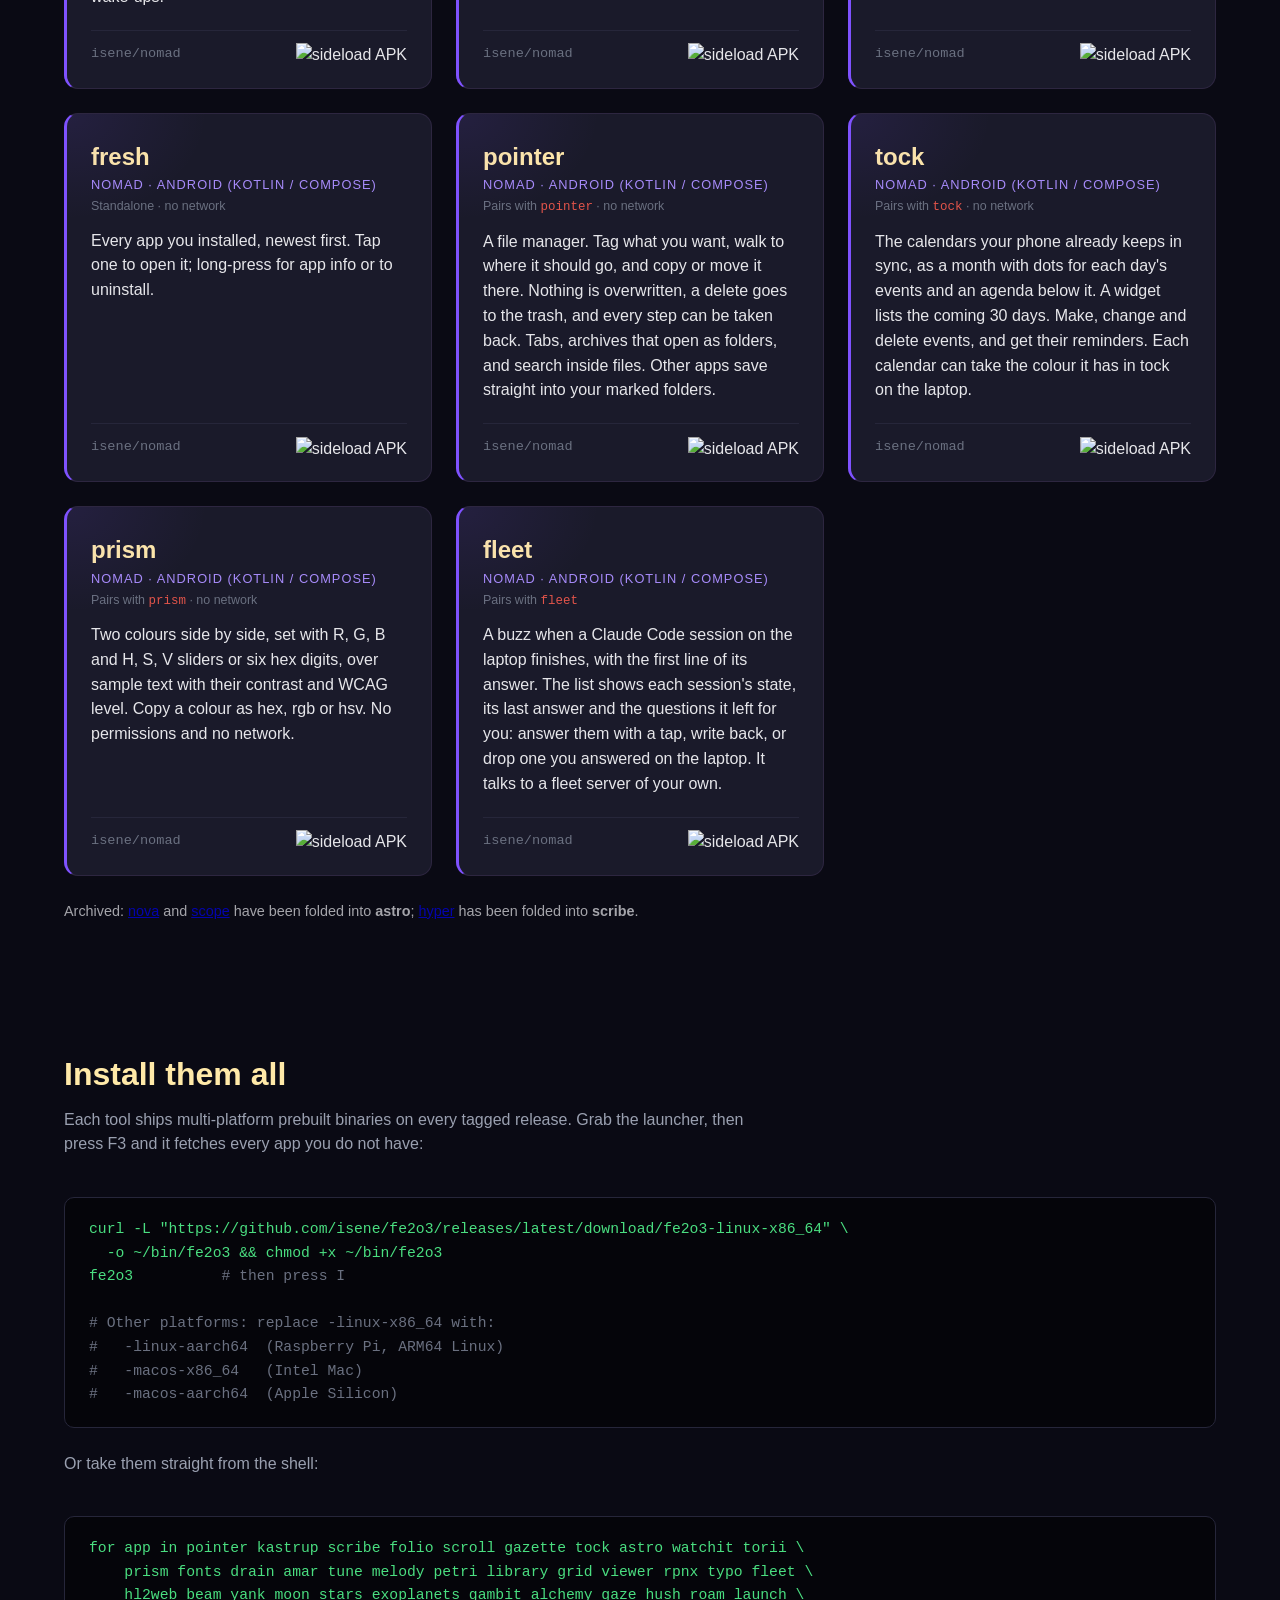
==== commit 13258ad7: "onepage: folders three to six icons wide Co-Authored-By: Claude Fable 5.2 <noreply@anthropic.com>" ====
--- a/docs/index.html
+++ b/docs/index.html
@@ -1616,7 +1616,8 @@
             A minimal home-screen launcher: one screen, your widgets placed
             freely, and your apps in a panel that comes up on a swipe, also
             inside other apps. A bank app that refuses to run beside the swipe
-            gets it switched off while it runs. Built to cost nothing when
+            gets it switched off while it runs. A folder is three to six
+            icons wide, as you choose. Built to cost nothing when
             idle, no polling or background wake-ups.
           </p>
           <div class="card-meta"><span class="repo">isene/nomad</span><img src="https://img.shields.io/badge/sideload-APK-7f52ff" alt="sideload APK"></div>
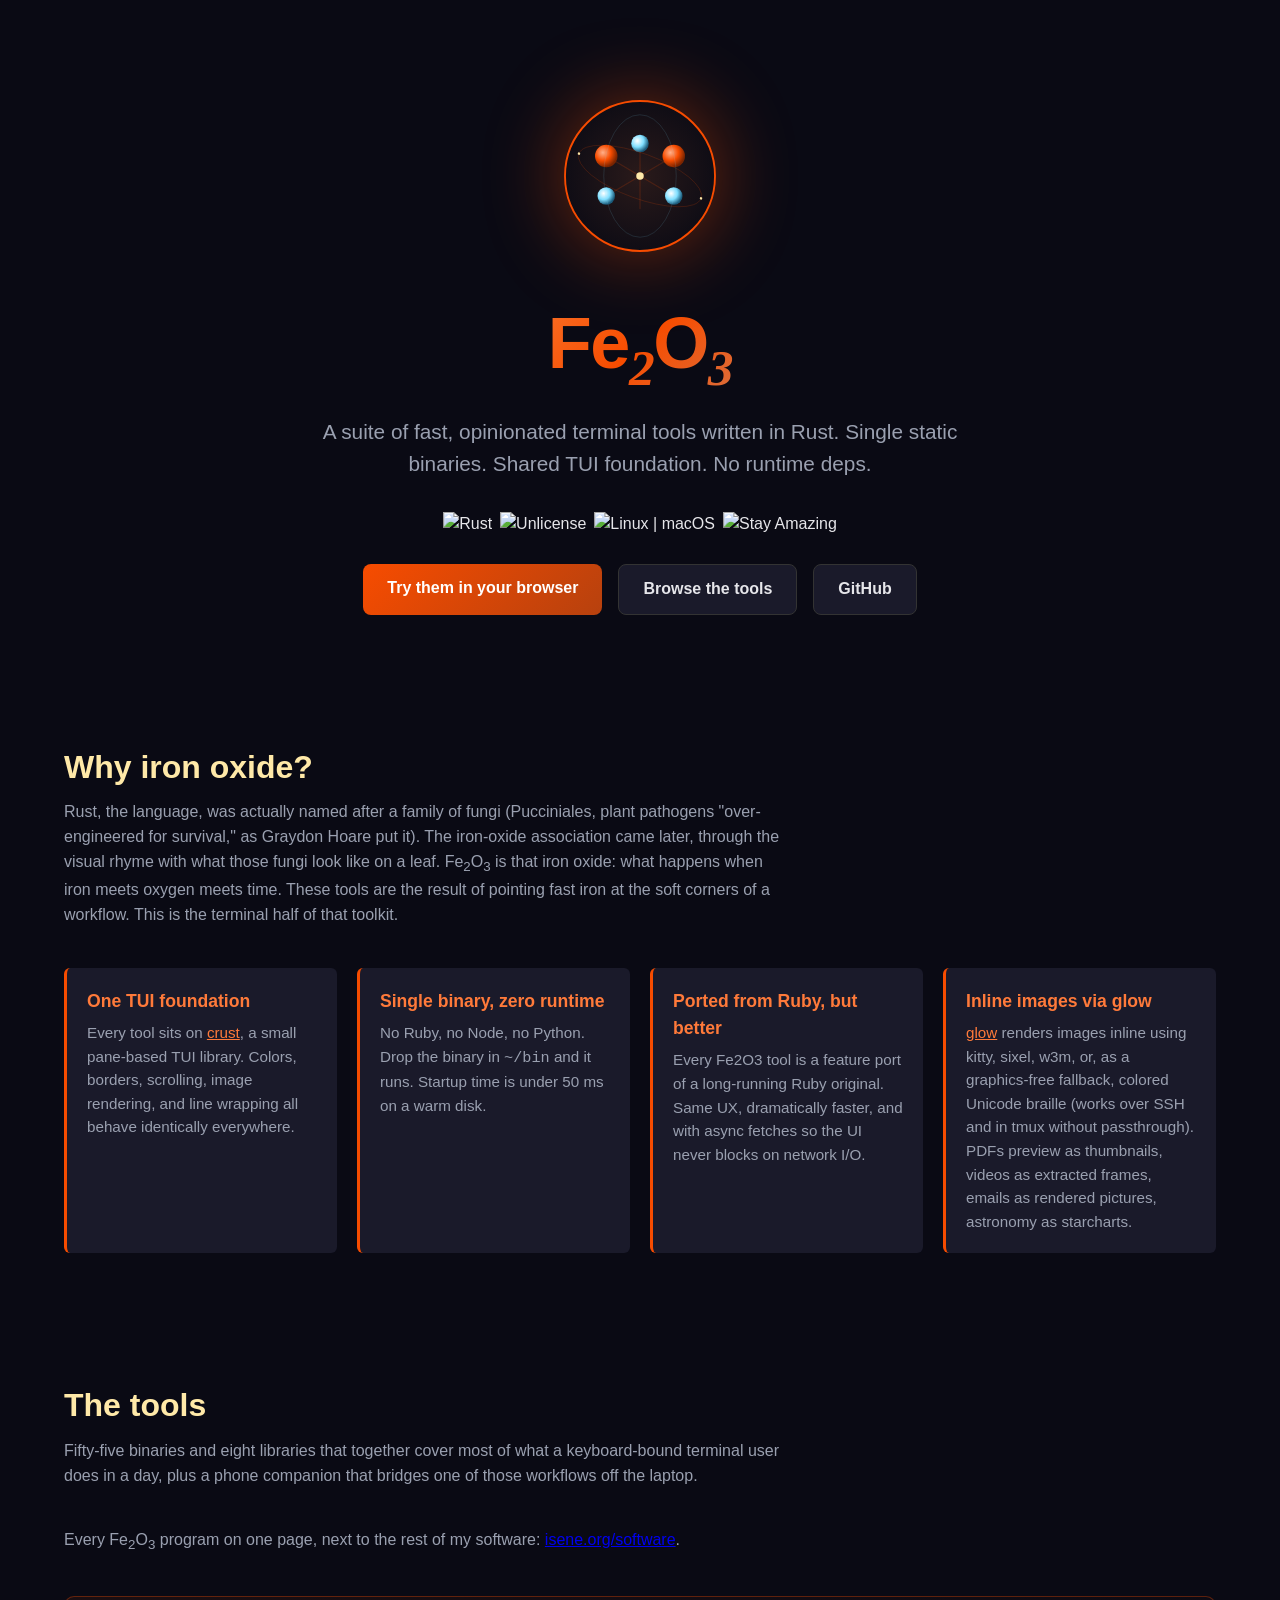
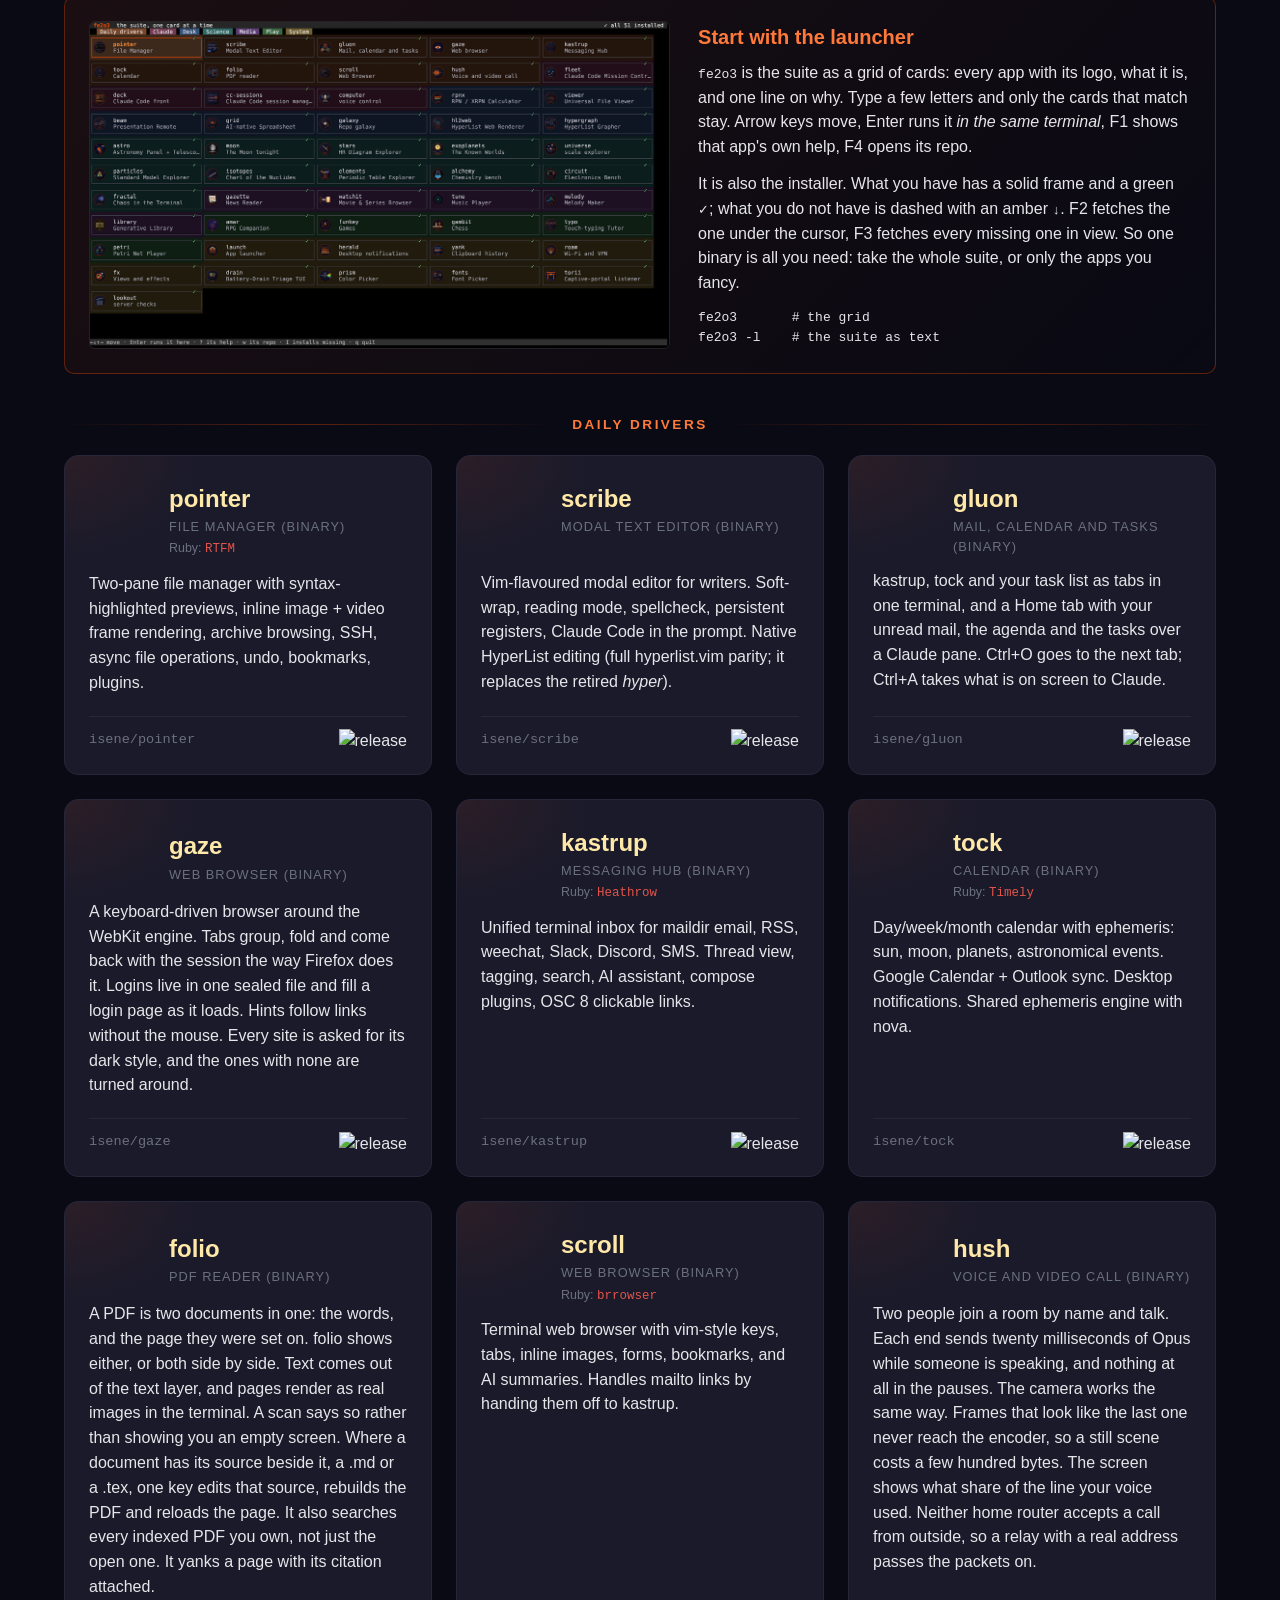
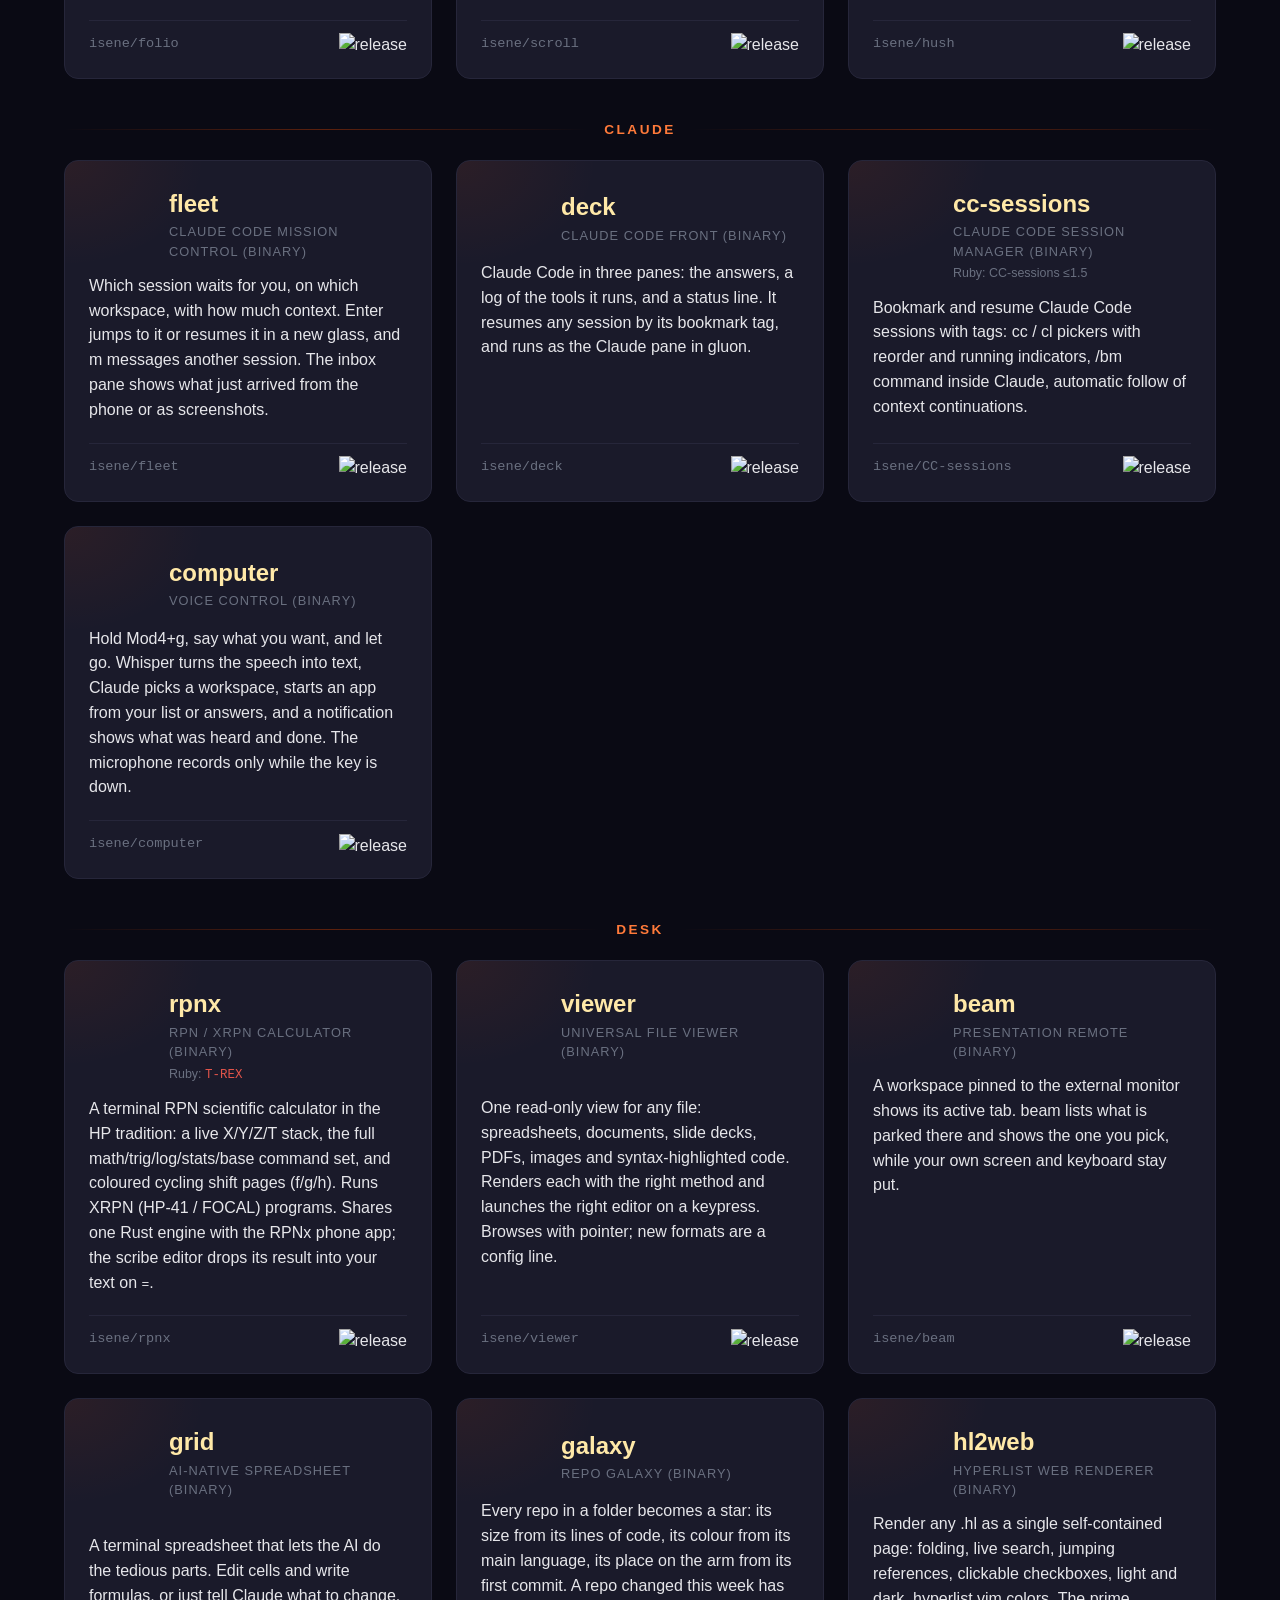
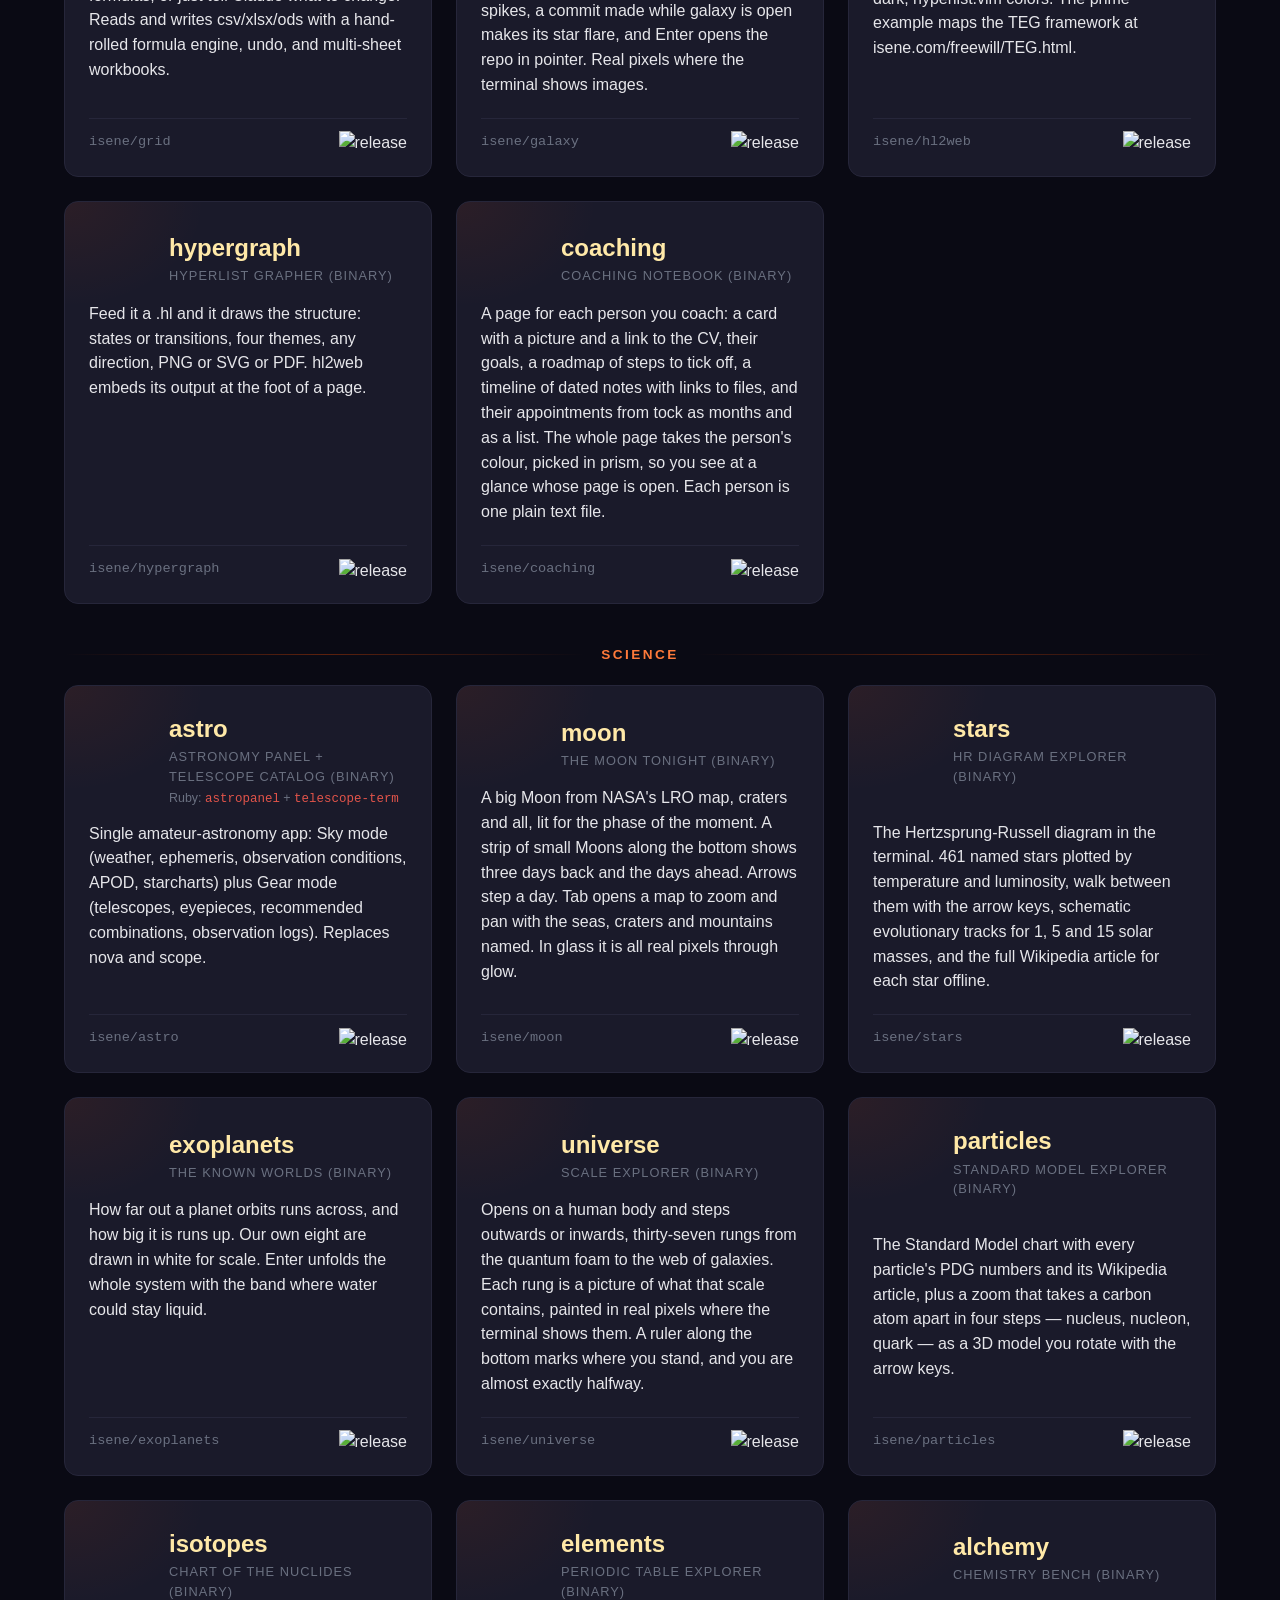
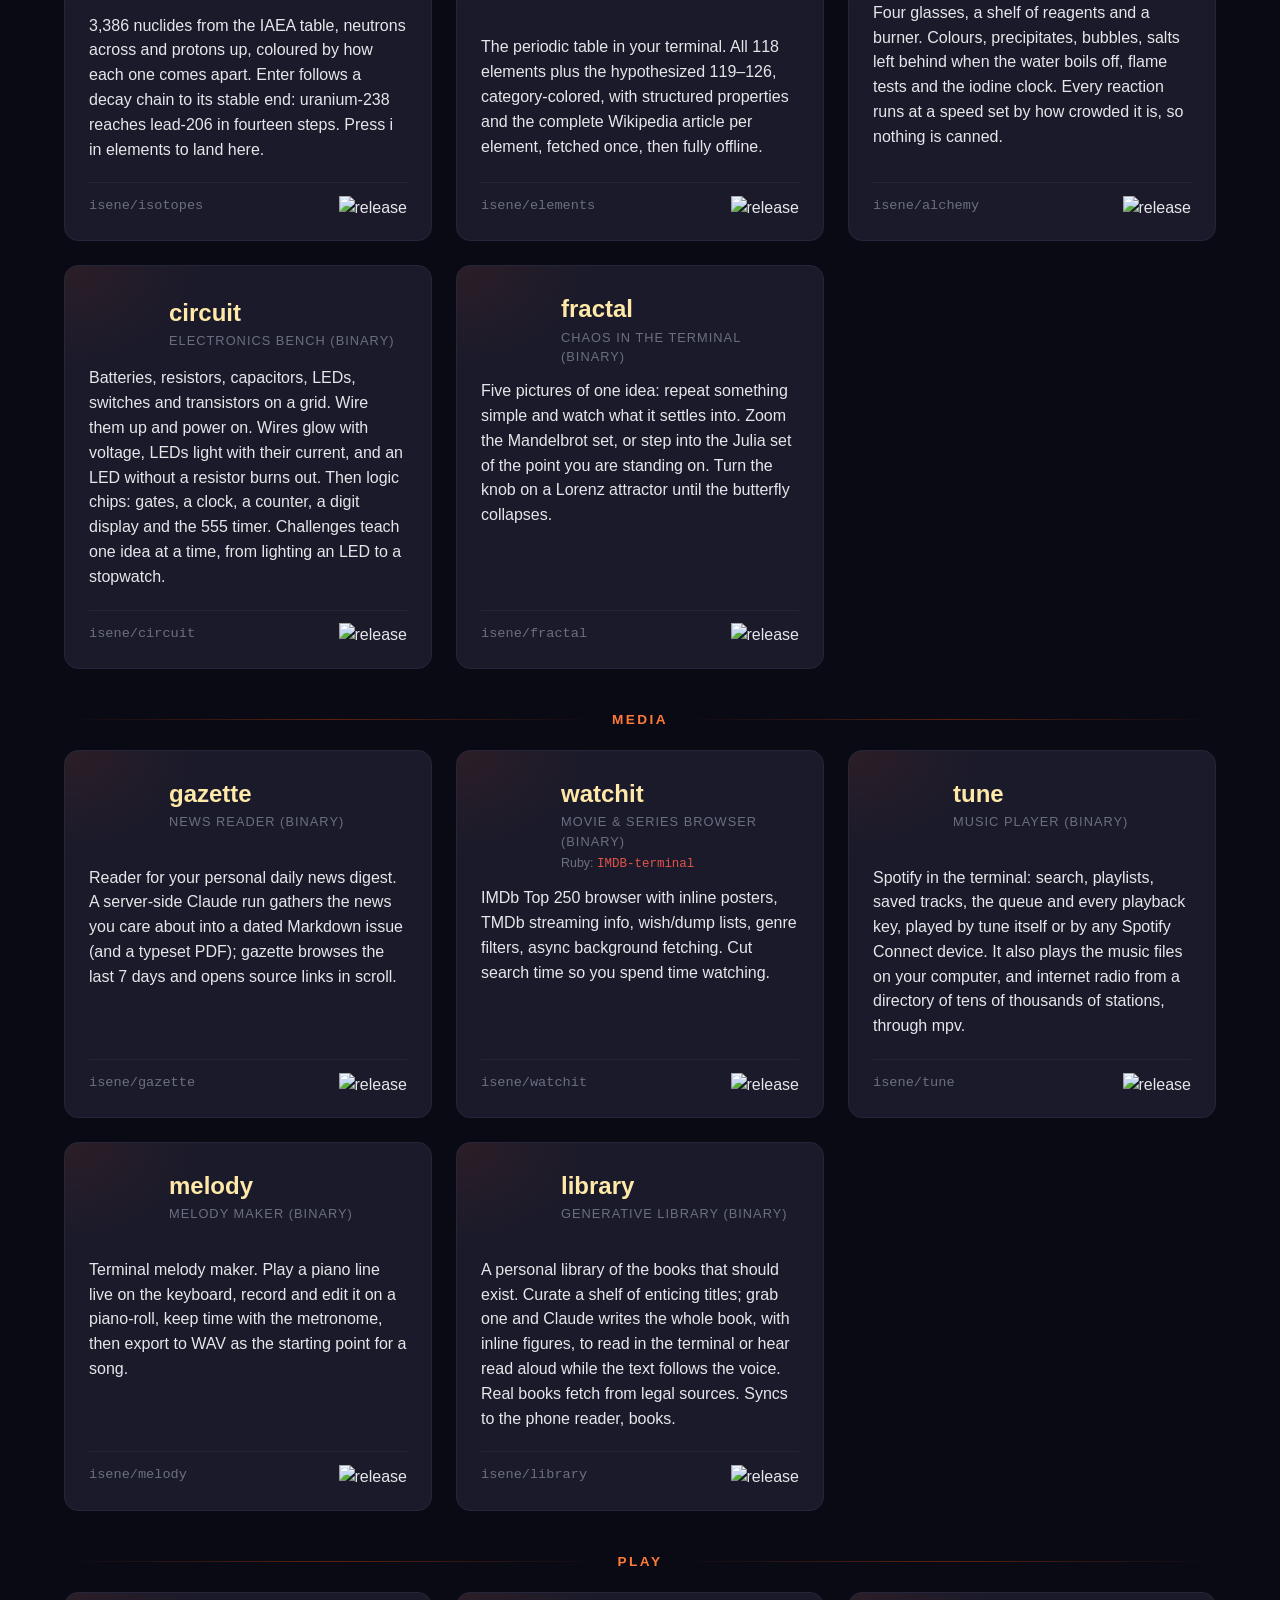
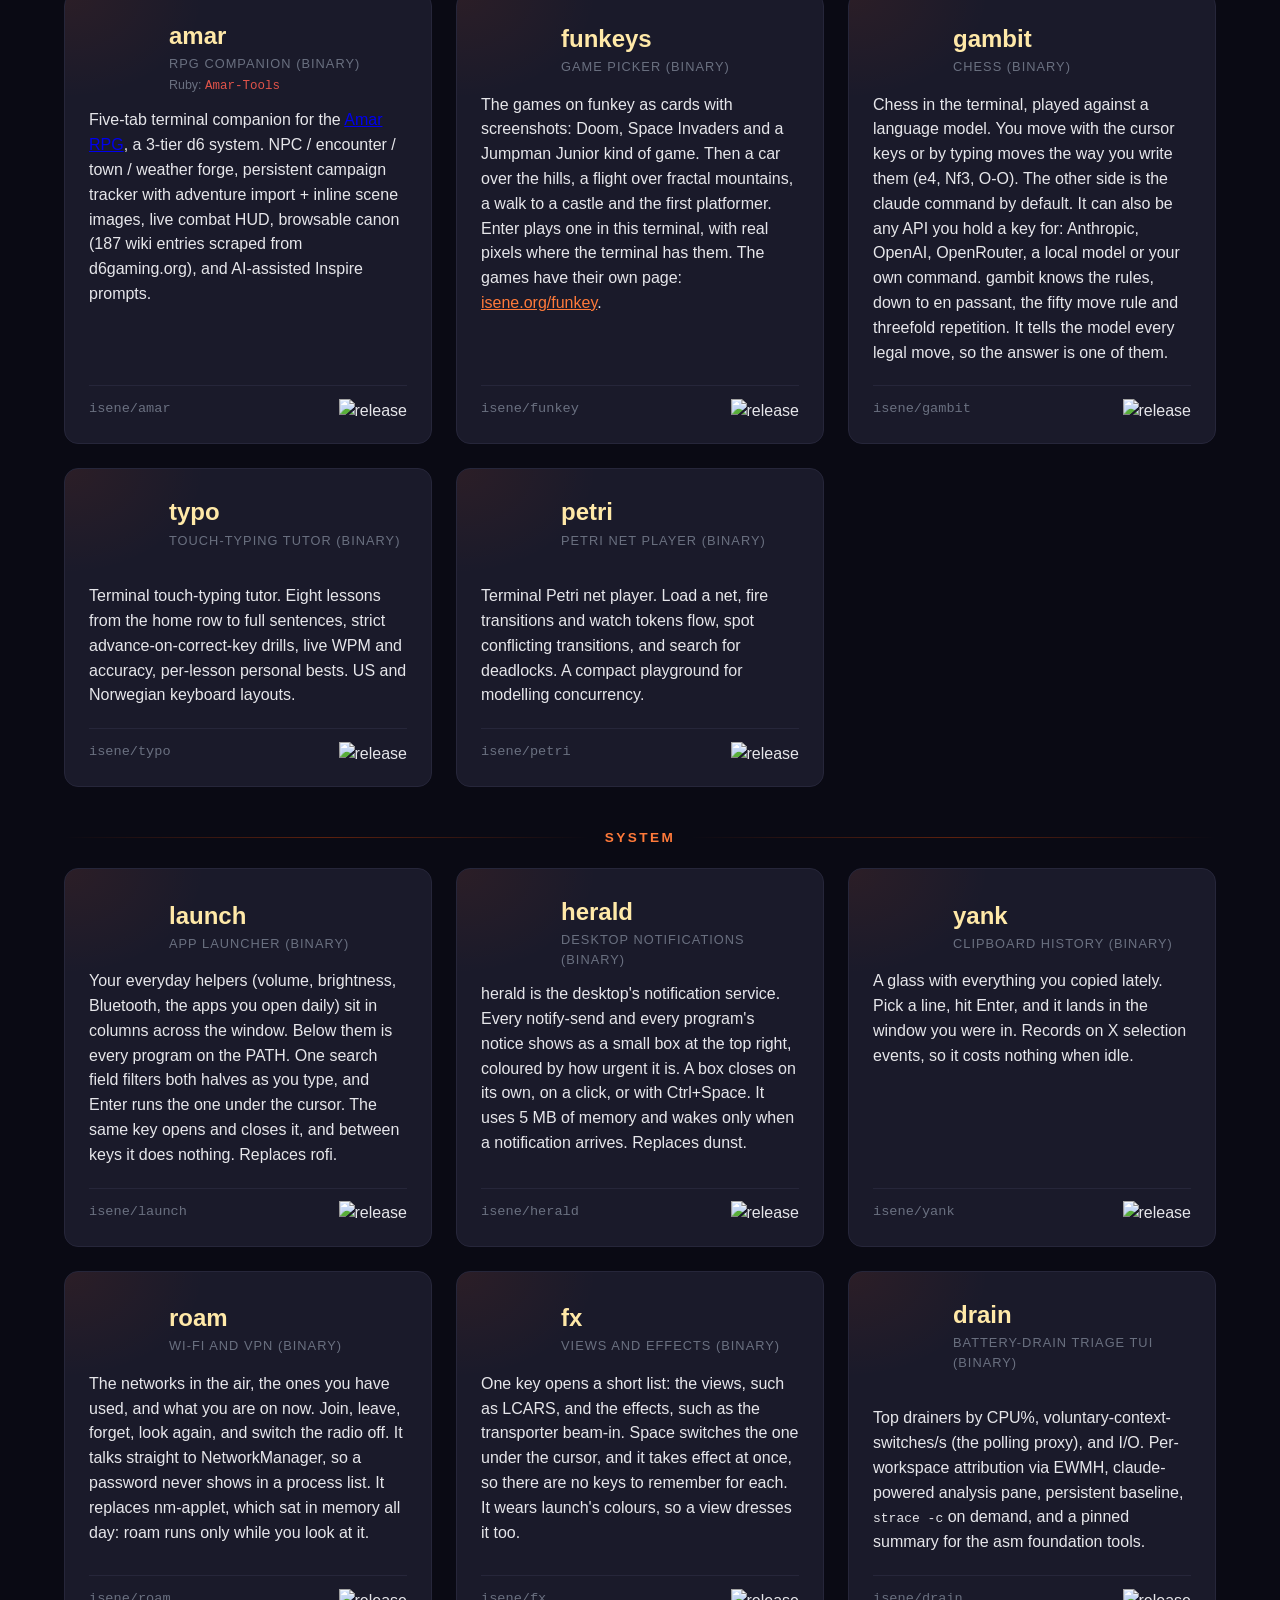
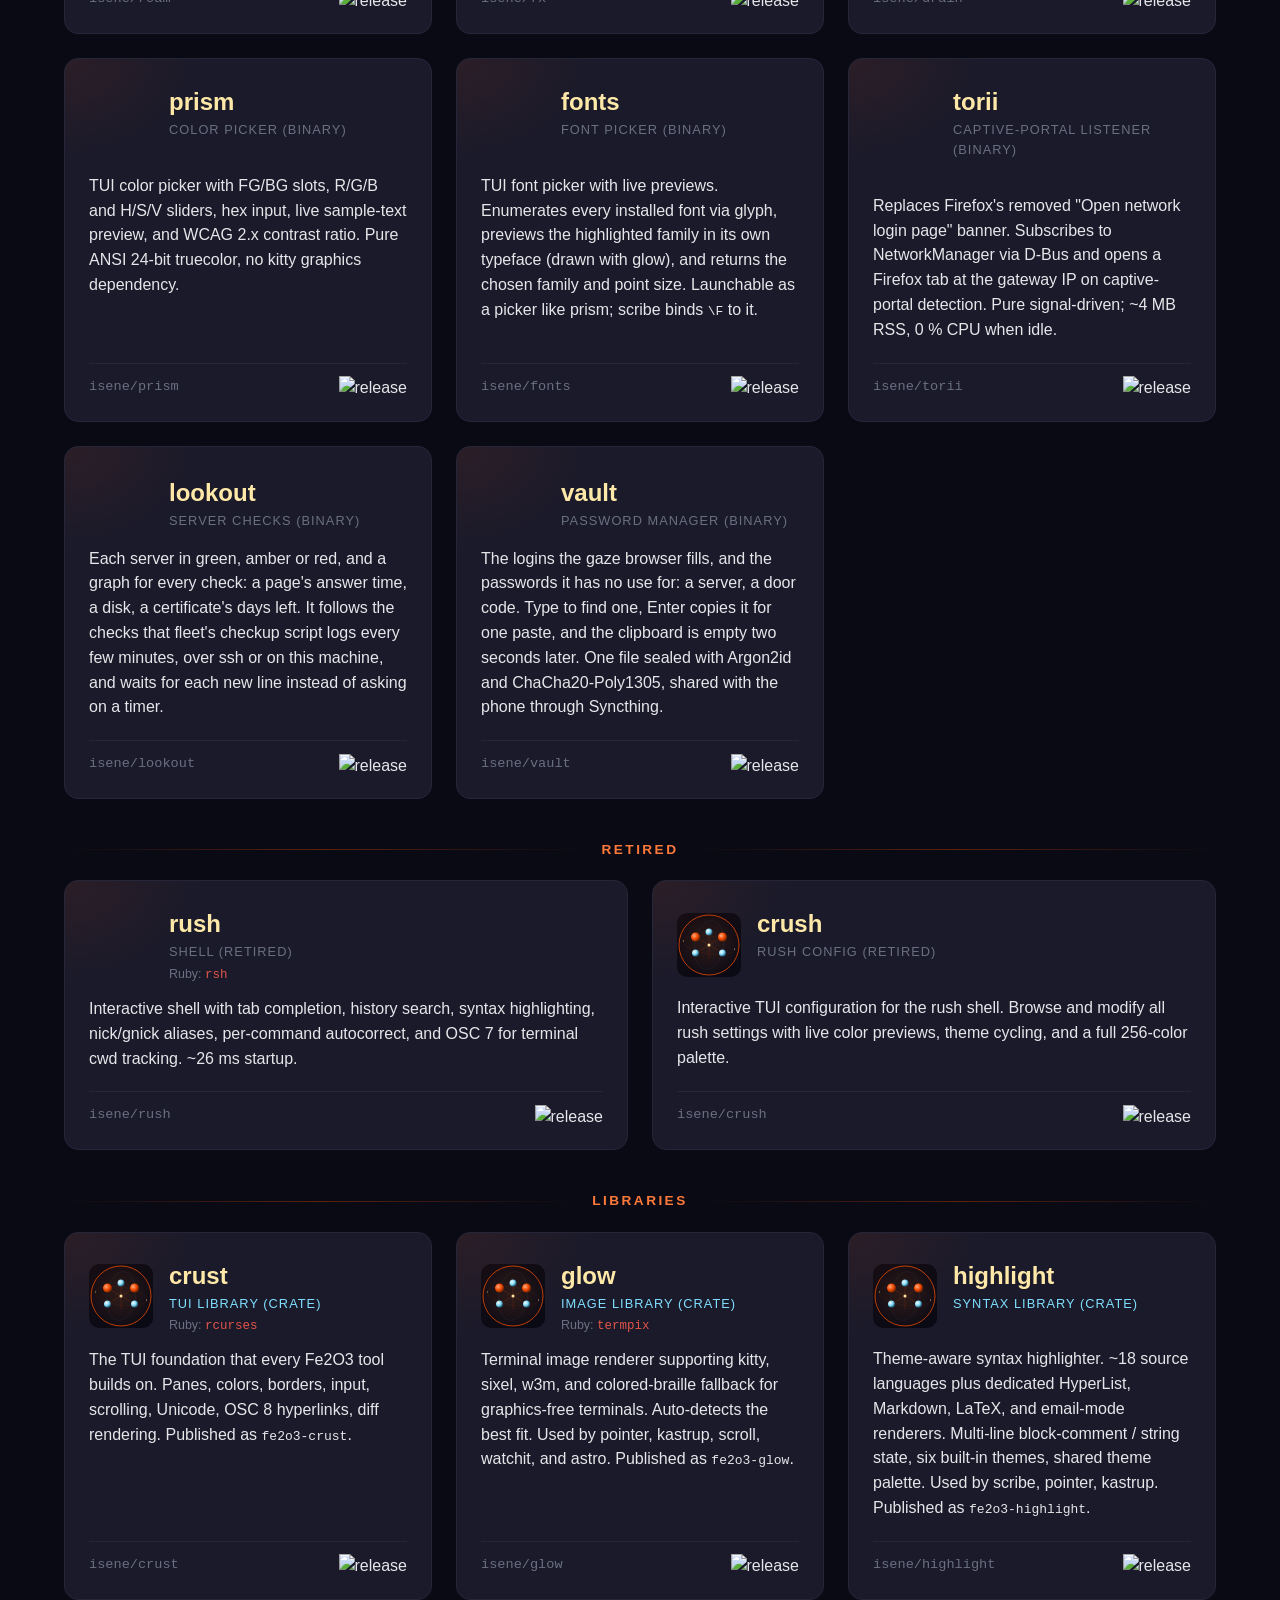
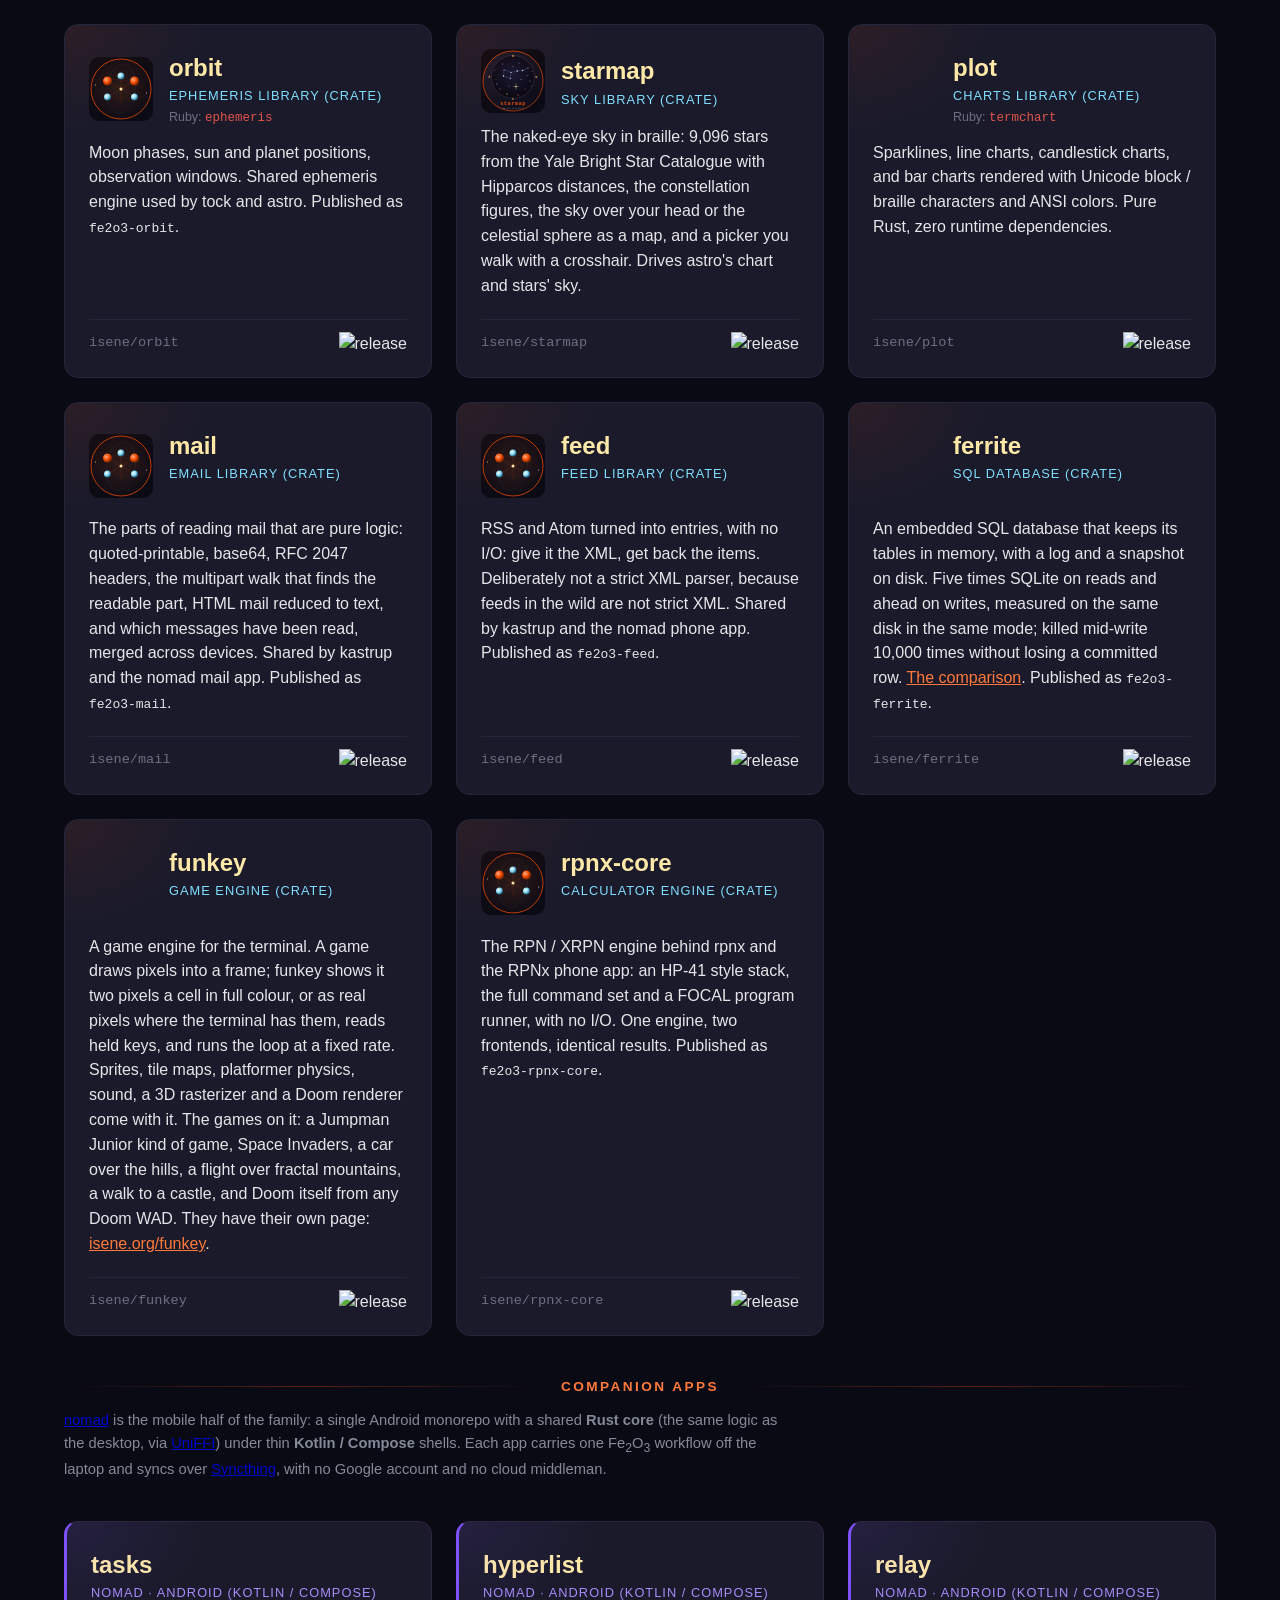
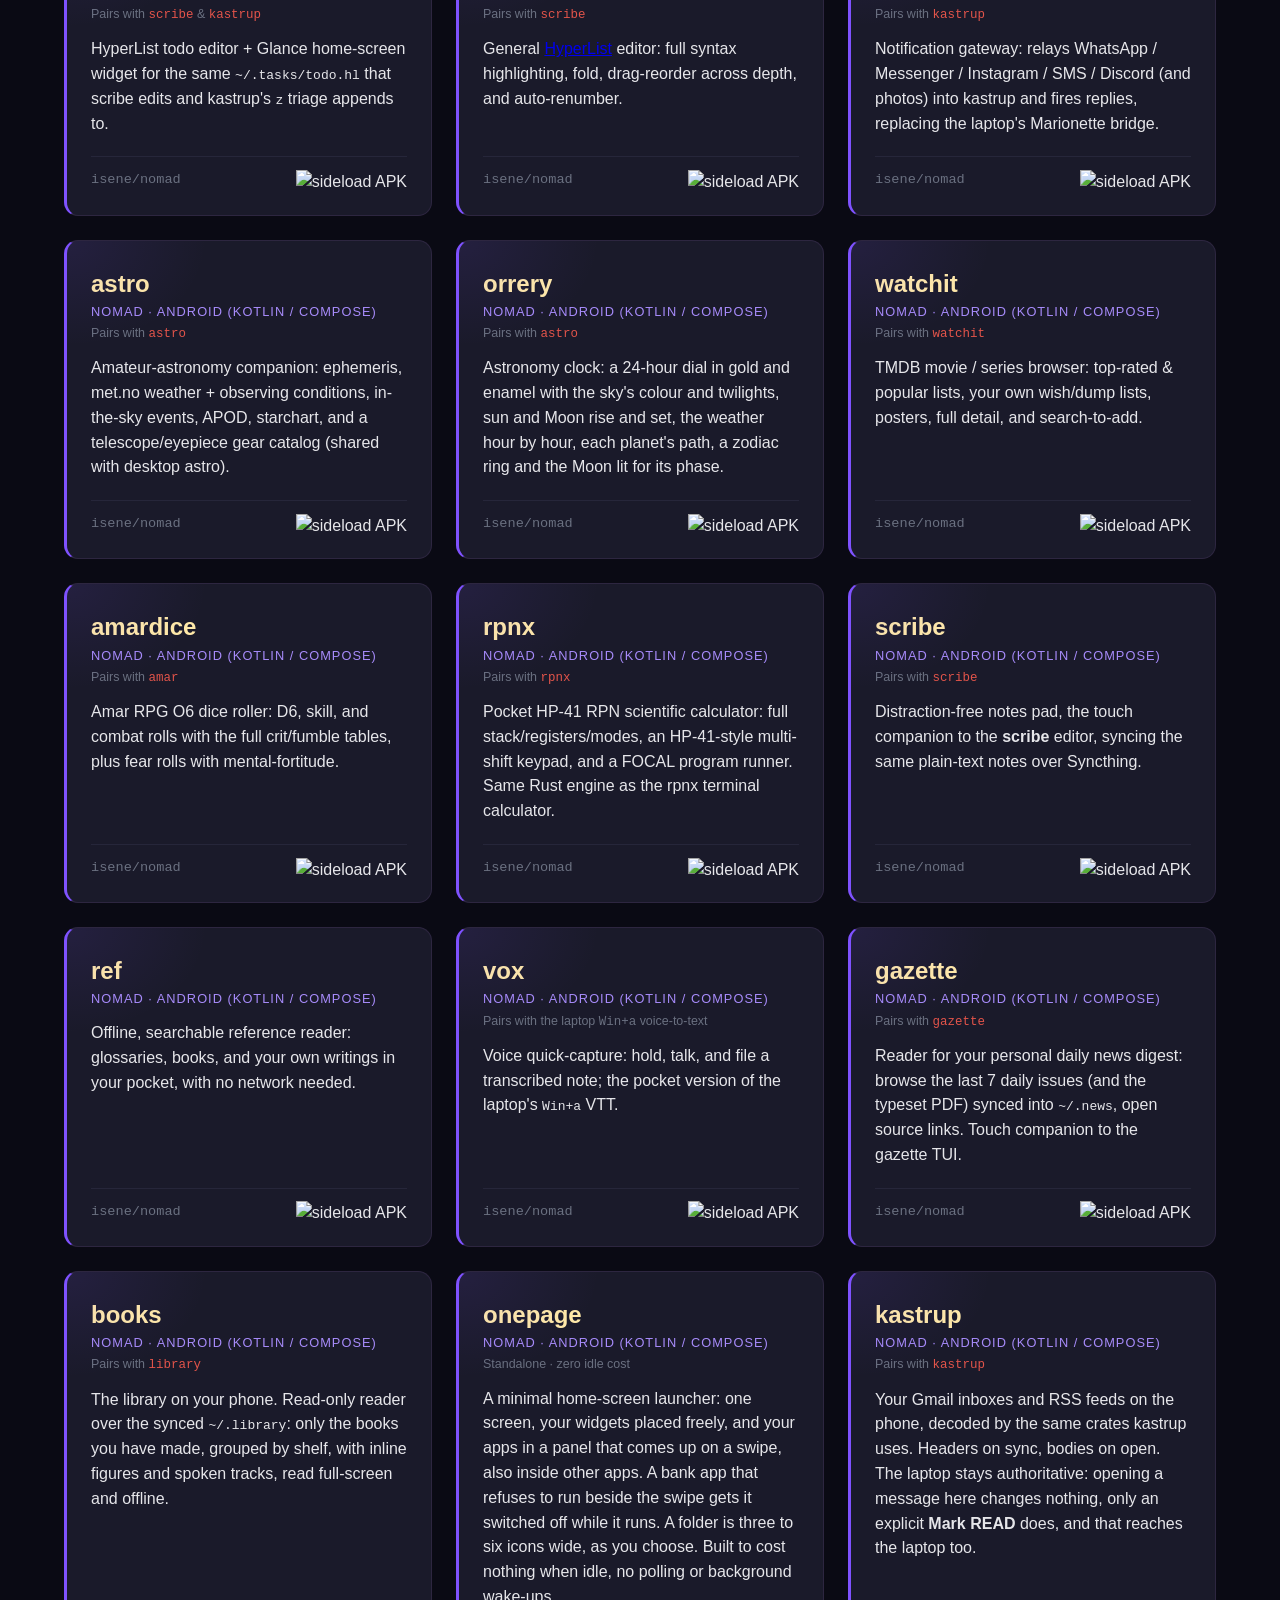
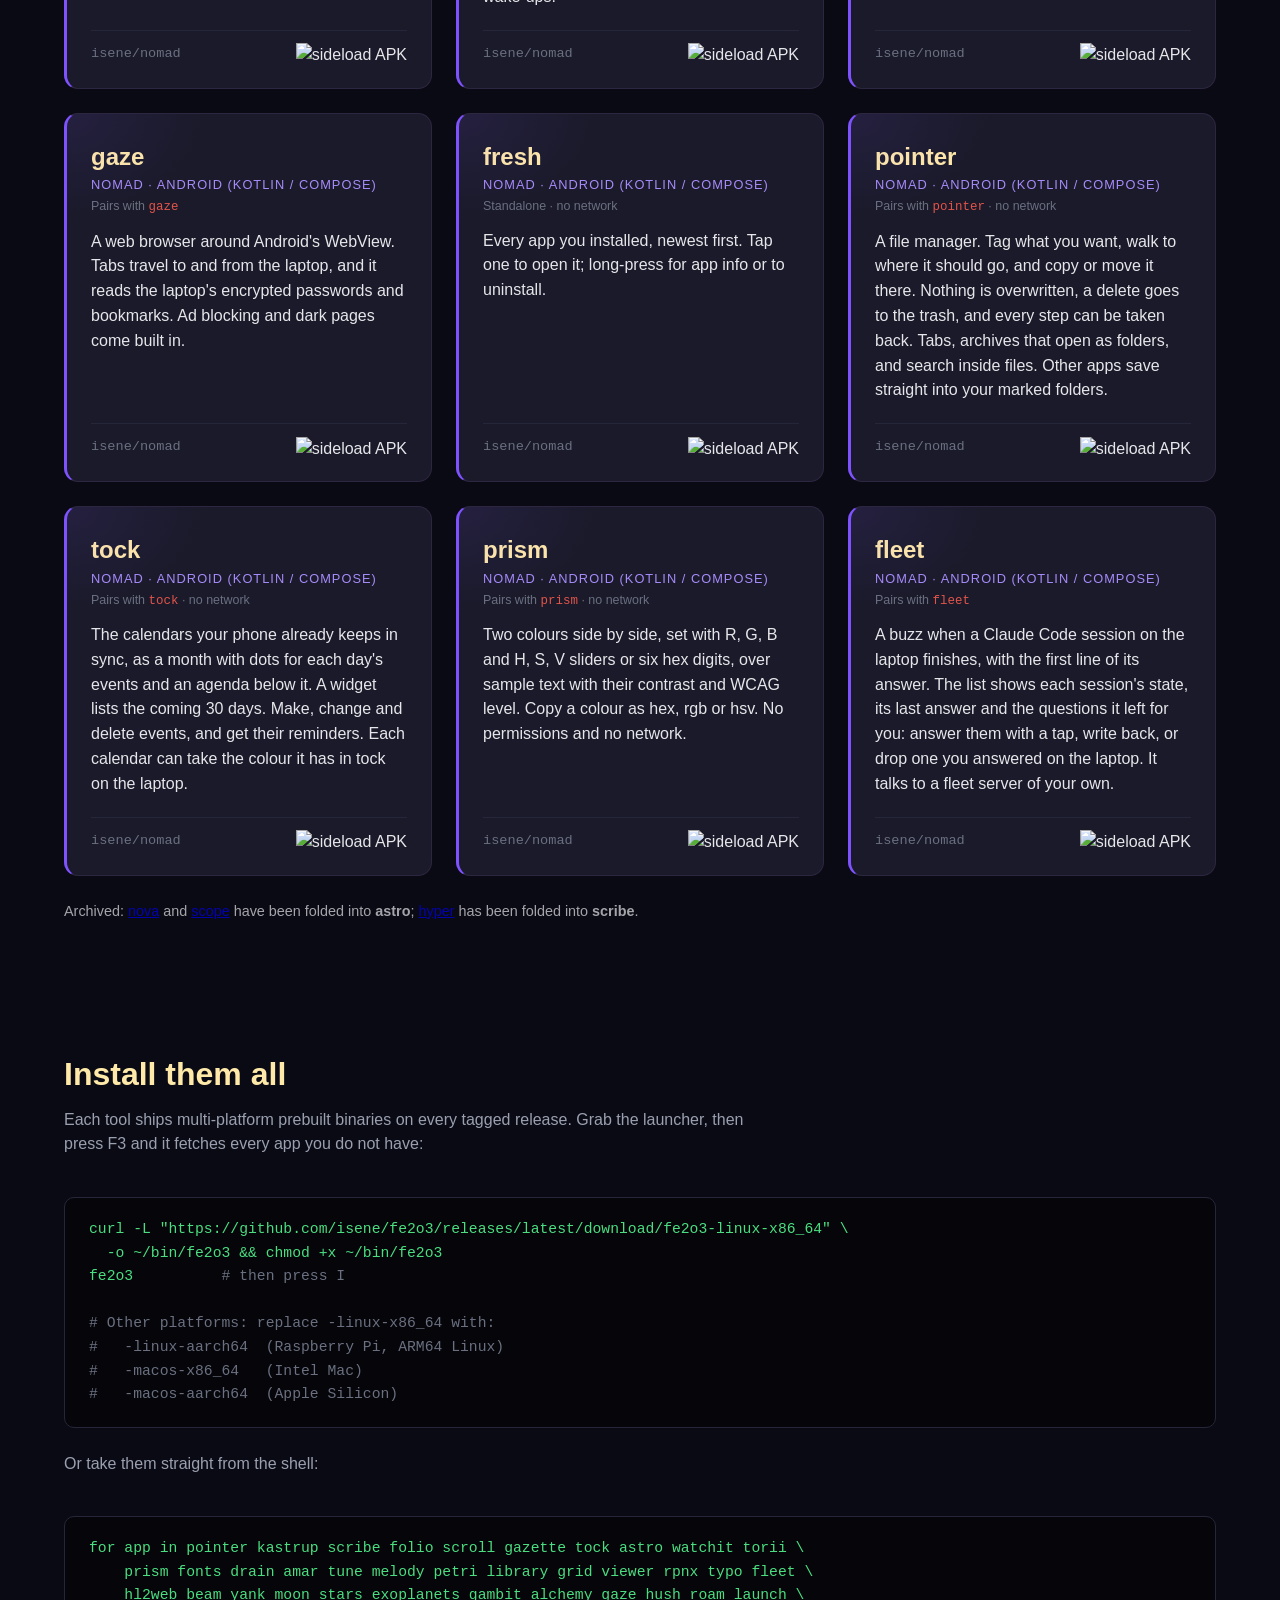
==== commit 3fdb4da5: "orrery joins the companion apps Co-Authored-By: Claude Opus 5.5 <noreply@anthropic.com>" ====
--- a/docs/index.html
+++ b/docs/index.html
@@ -1484,6 +1484,23 @@
         <div class="card companion">
           <div class="card-head">
             <div>
+              <h3 class="card-title"><a class="card-link" href="https://github.com/isene/nomad">orrery</a></h3>
+              <div class="card-kind companion">nomad · Android (Kotlin / Compose)</div>
+              <div class="card-ruby">Pairs with <a href="https://github.com/isene/astro">astro</a></div>
+            </div>
+          </div>
+          <p class="card-desc">
+            Astronomy clock: a 24-hour dial in gold and enamel with the sky's
+            colour and twilights, sun and Moon rise and set, the weather hour
+            by hour, each planet's path, a zodiac ring and the Moon lit for
+            its phase.
+          </p>
+          <div class="card-meta"><span class="repo">isene/nomad</span><img src="https://img.shields.io/badge/sideload-APK-7f52ff" alt="sideload APK"></div>
+        </div>
+
+        <div class="card companion">
+          <div class="card-head">
+            <div>
               <h3 class="card-title"><a class="card-link" href="https://github.com/isene/nomad">watchit</a></h3>
               <div class="card-kind companion">nomad · Android (Kotlin / Compose)</div>
               <div class="card-ruby">Pairs with <a href="https://github.com/isene/watchit">watchit</a></div>
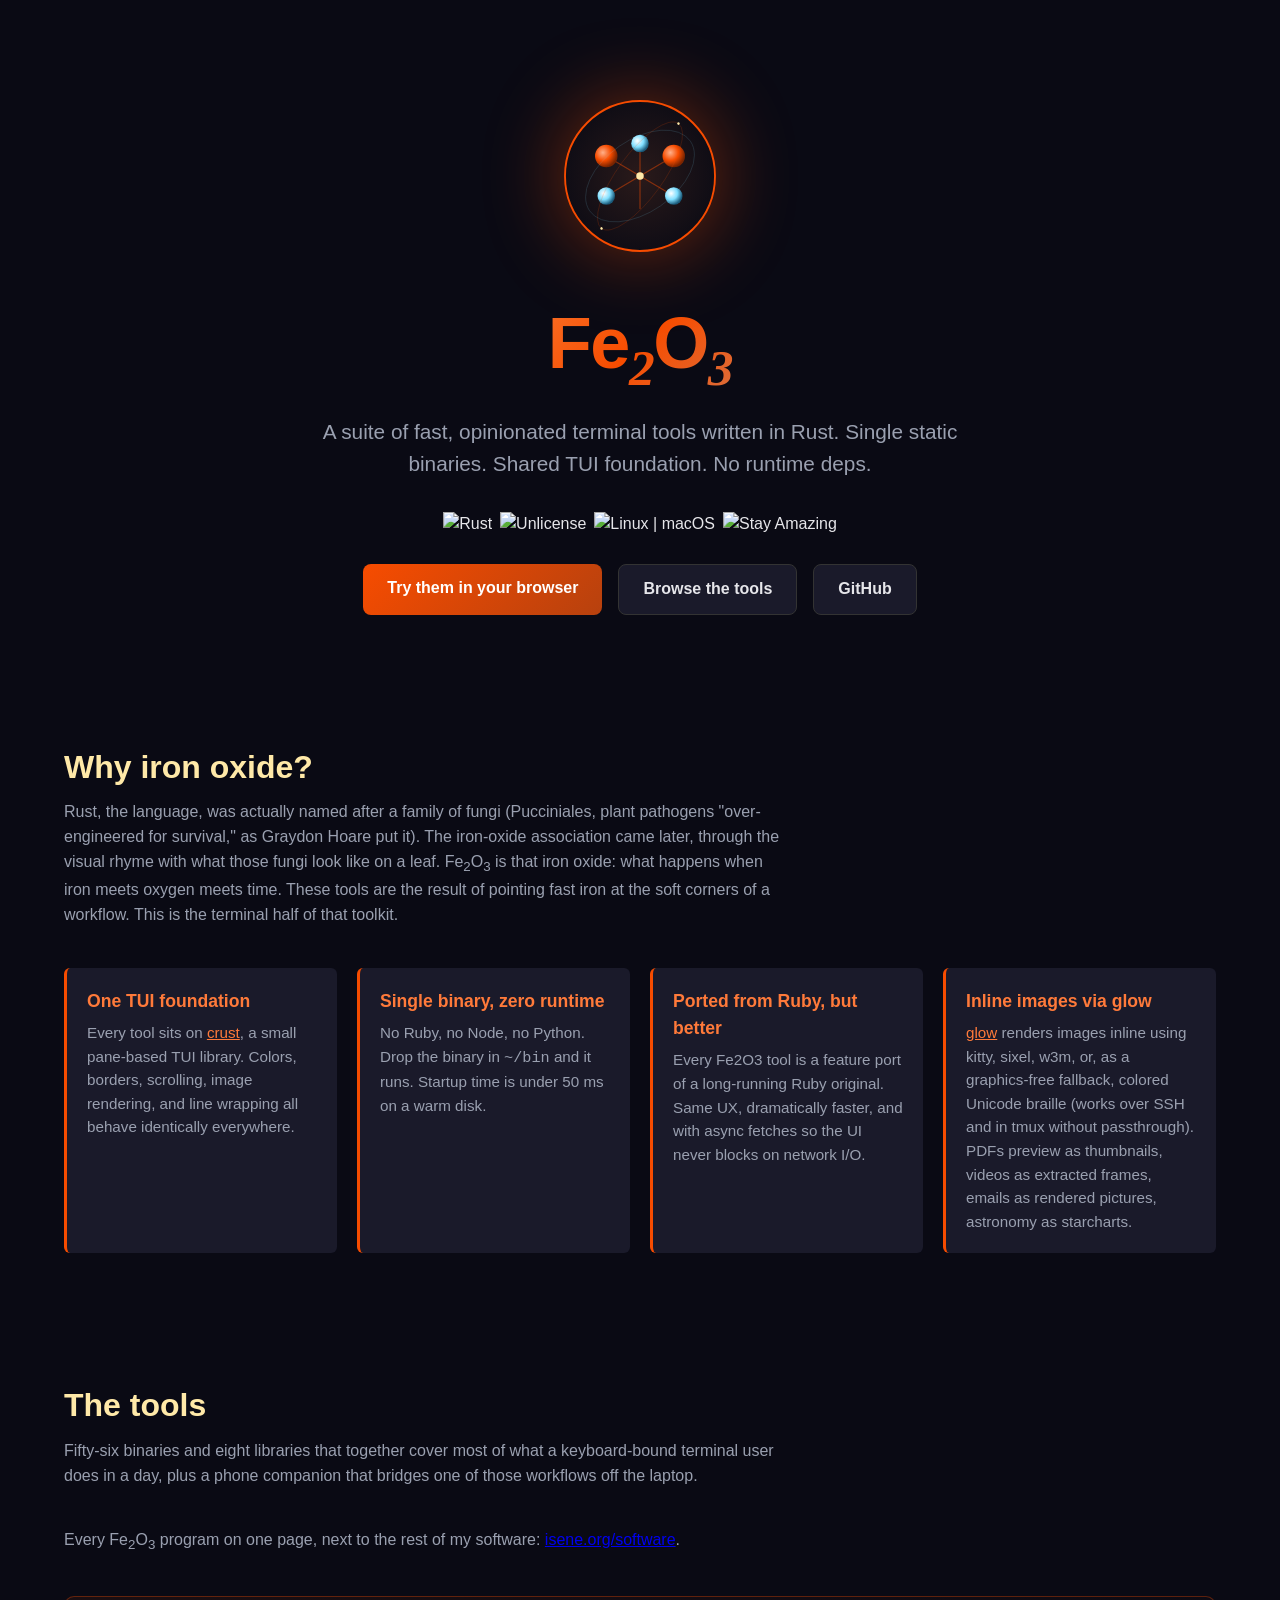
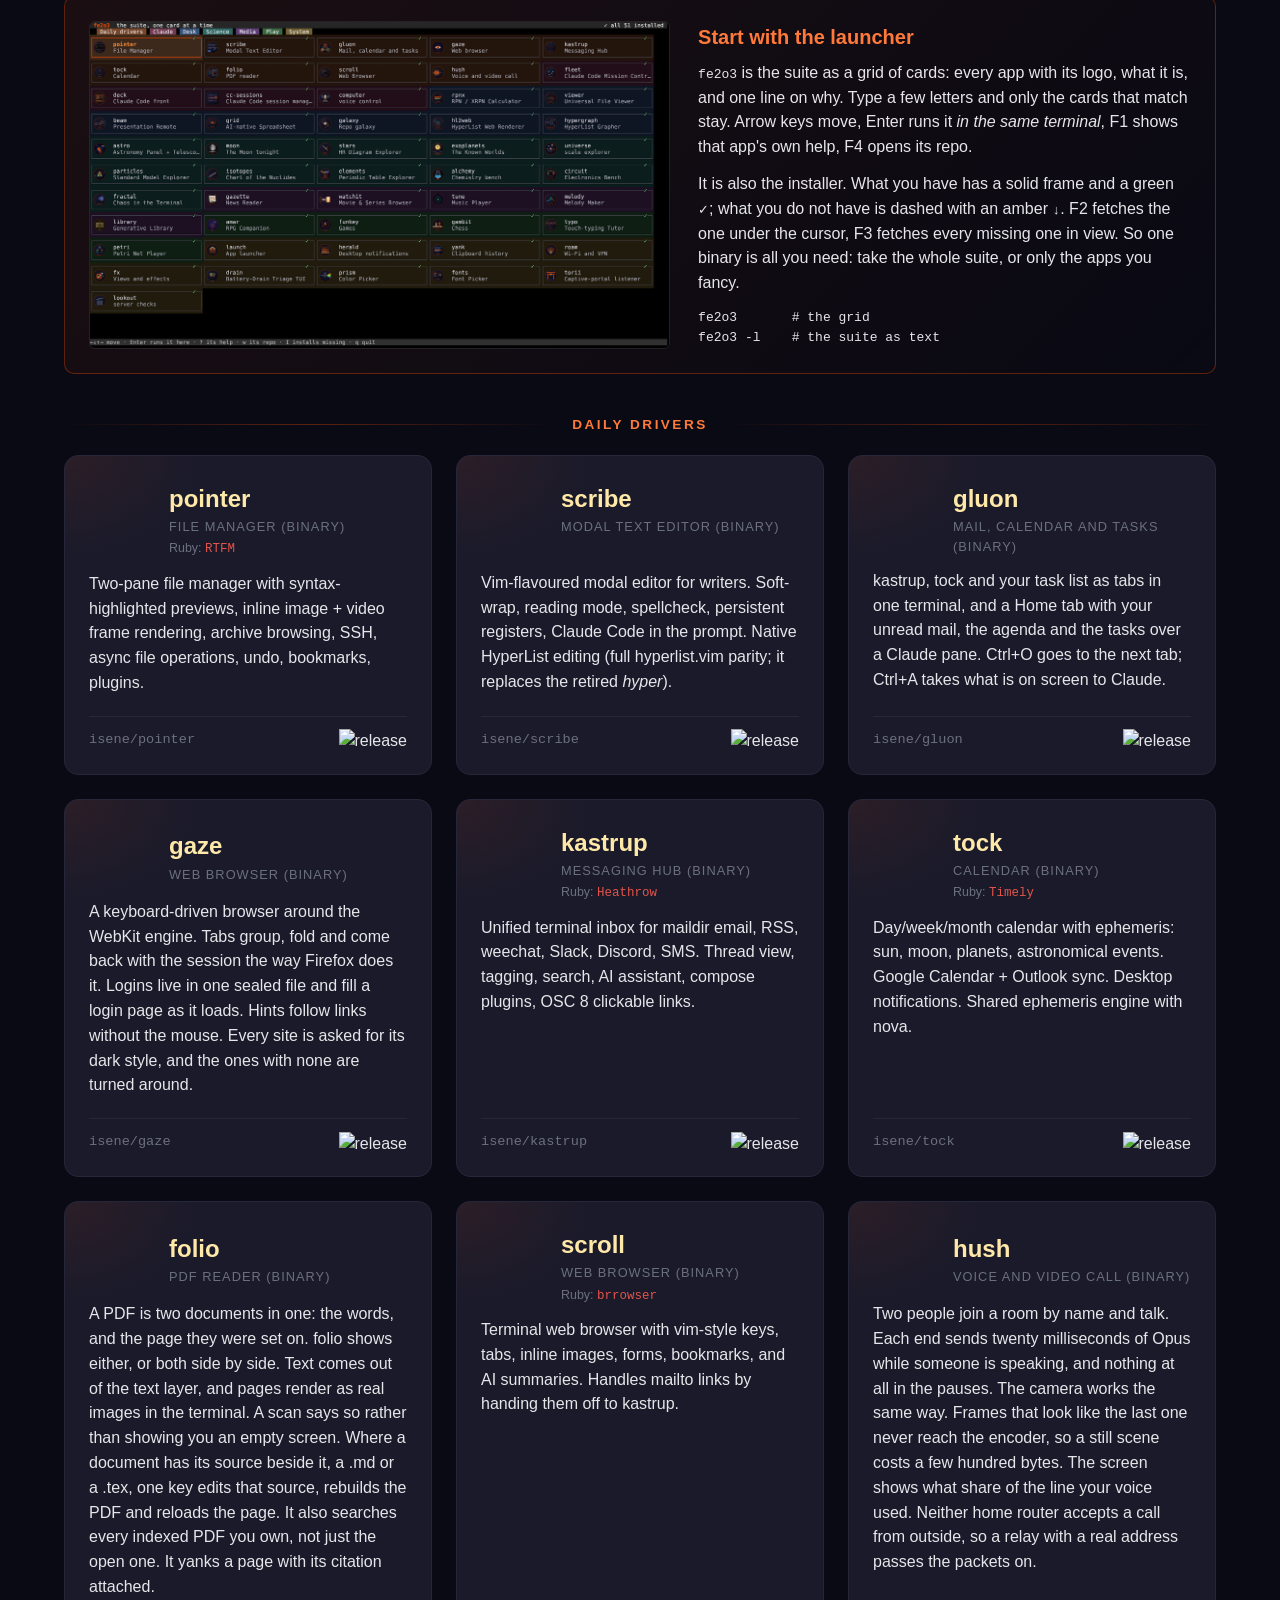
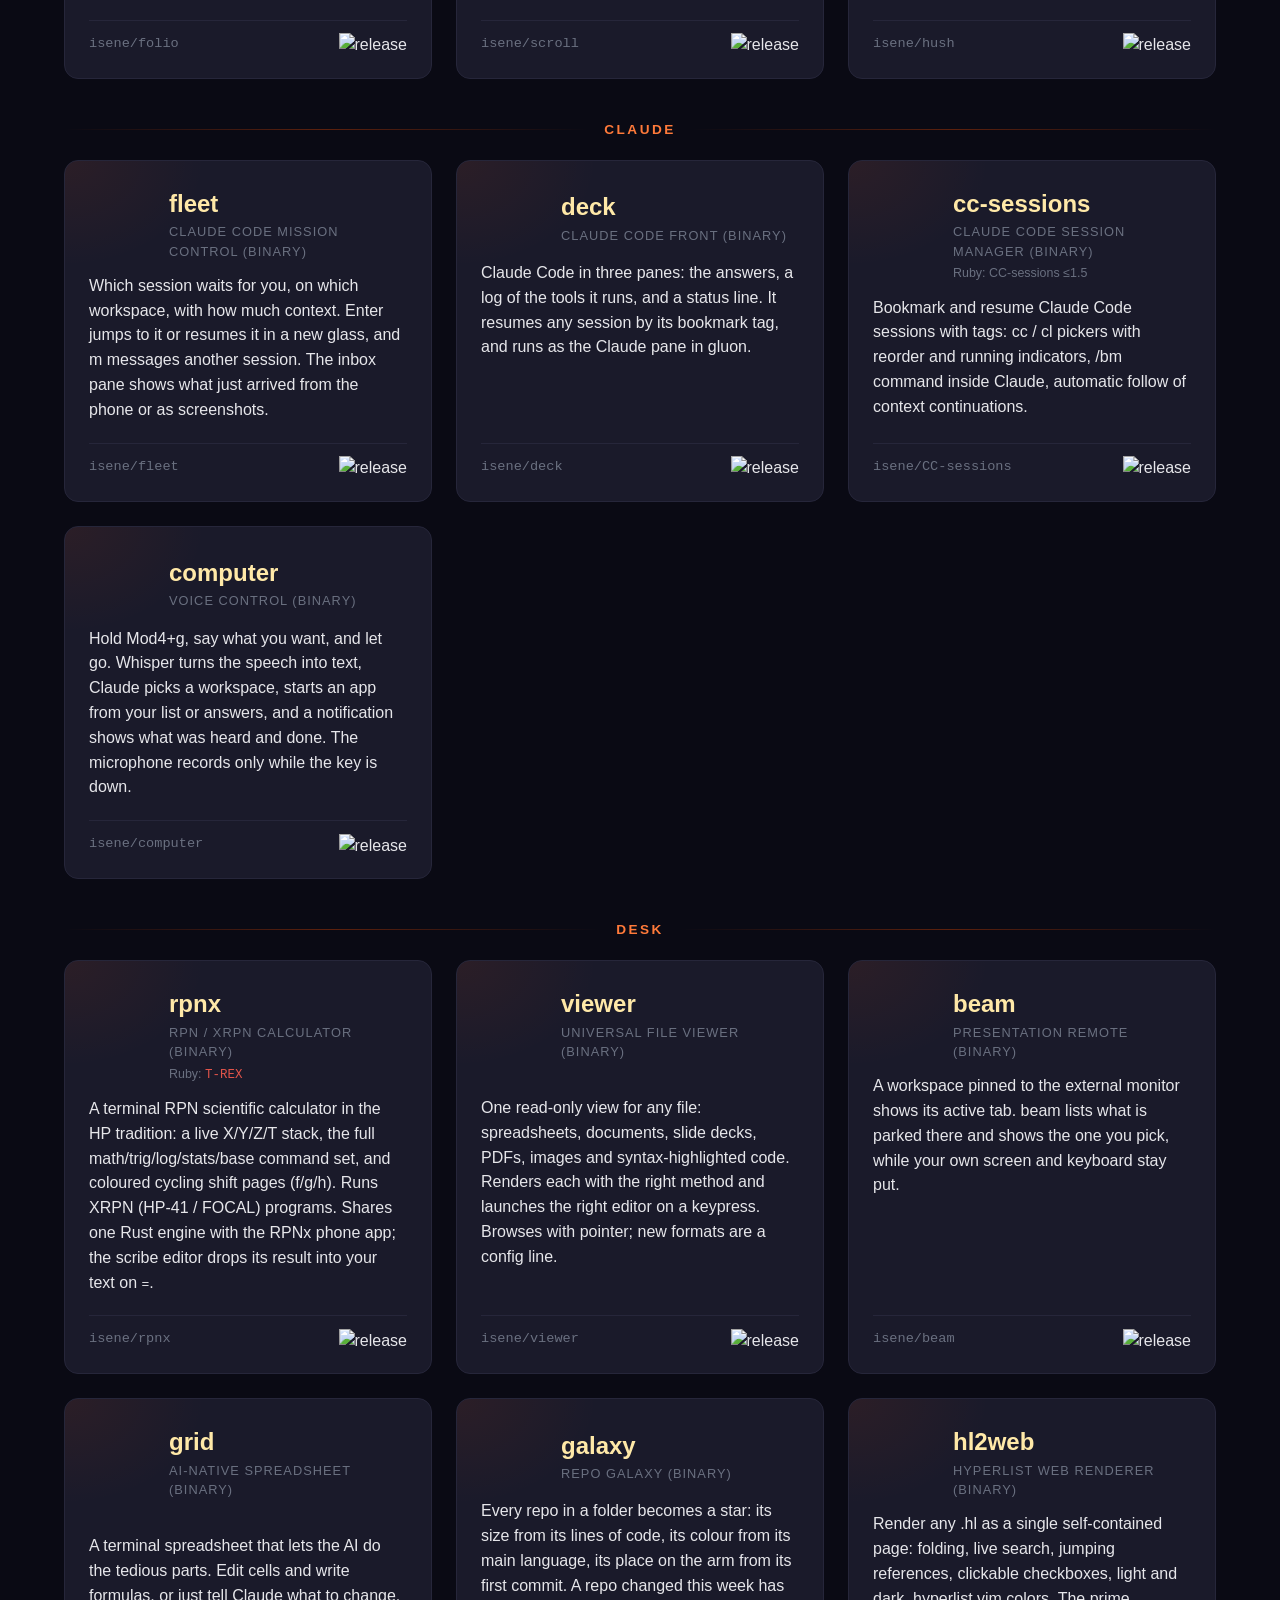
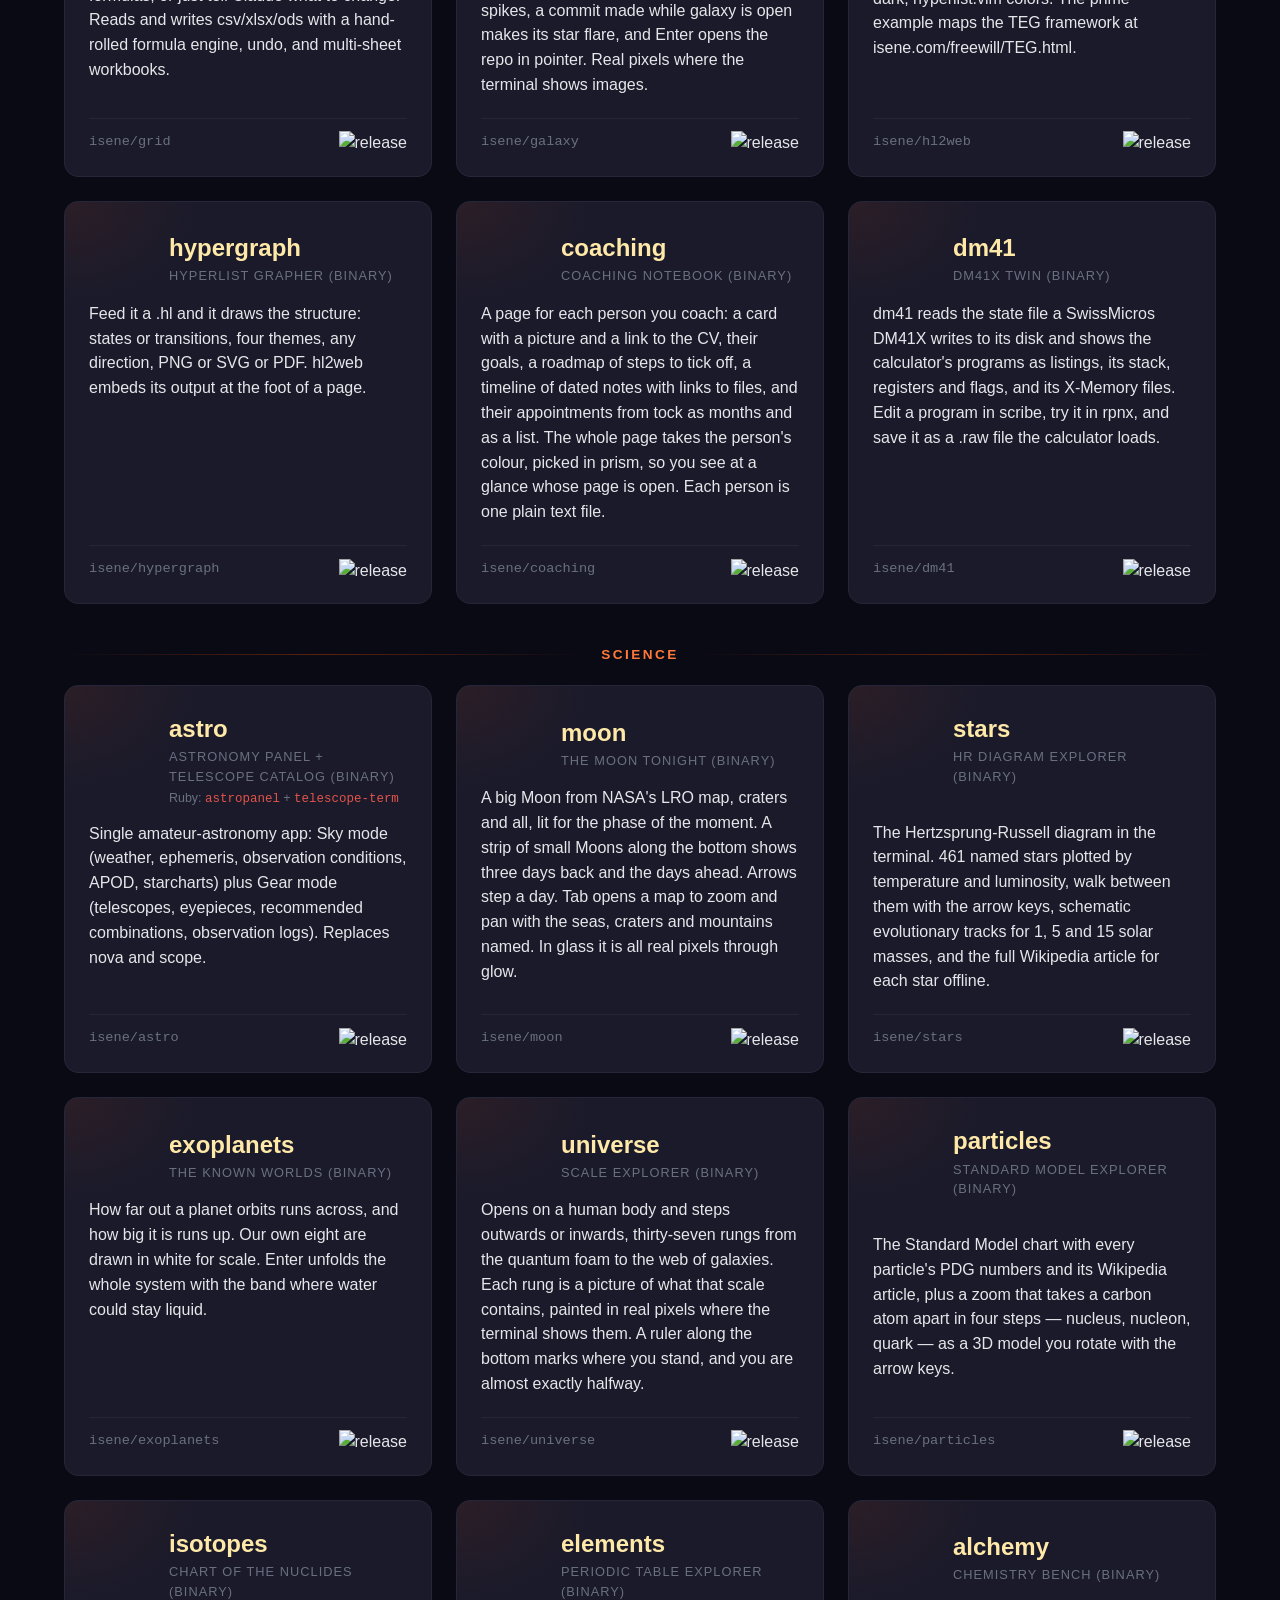
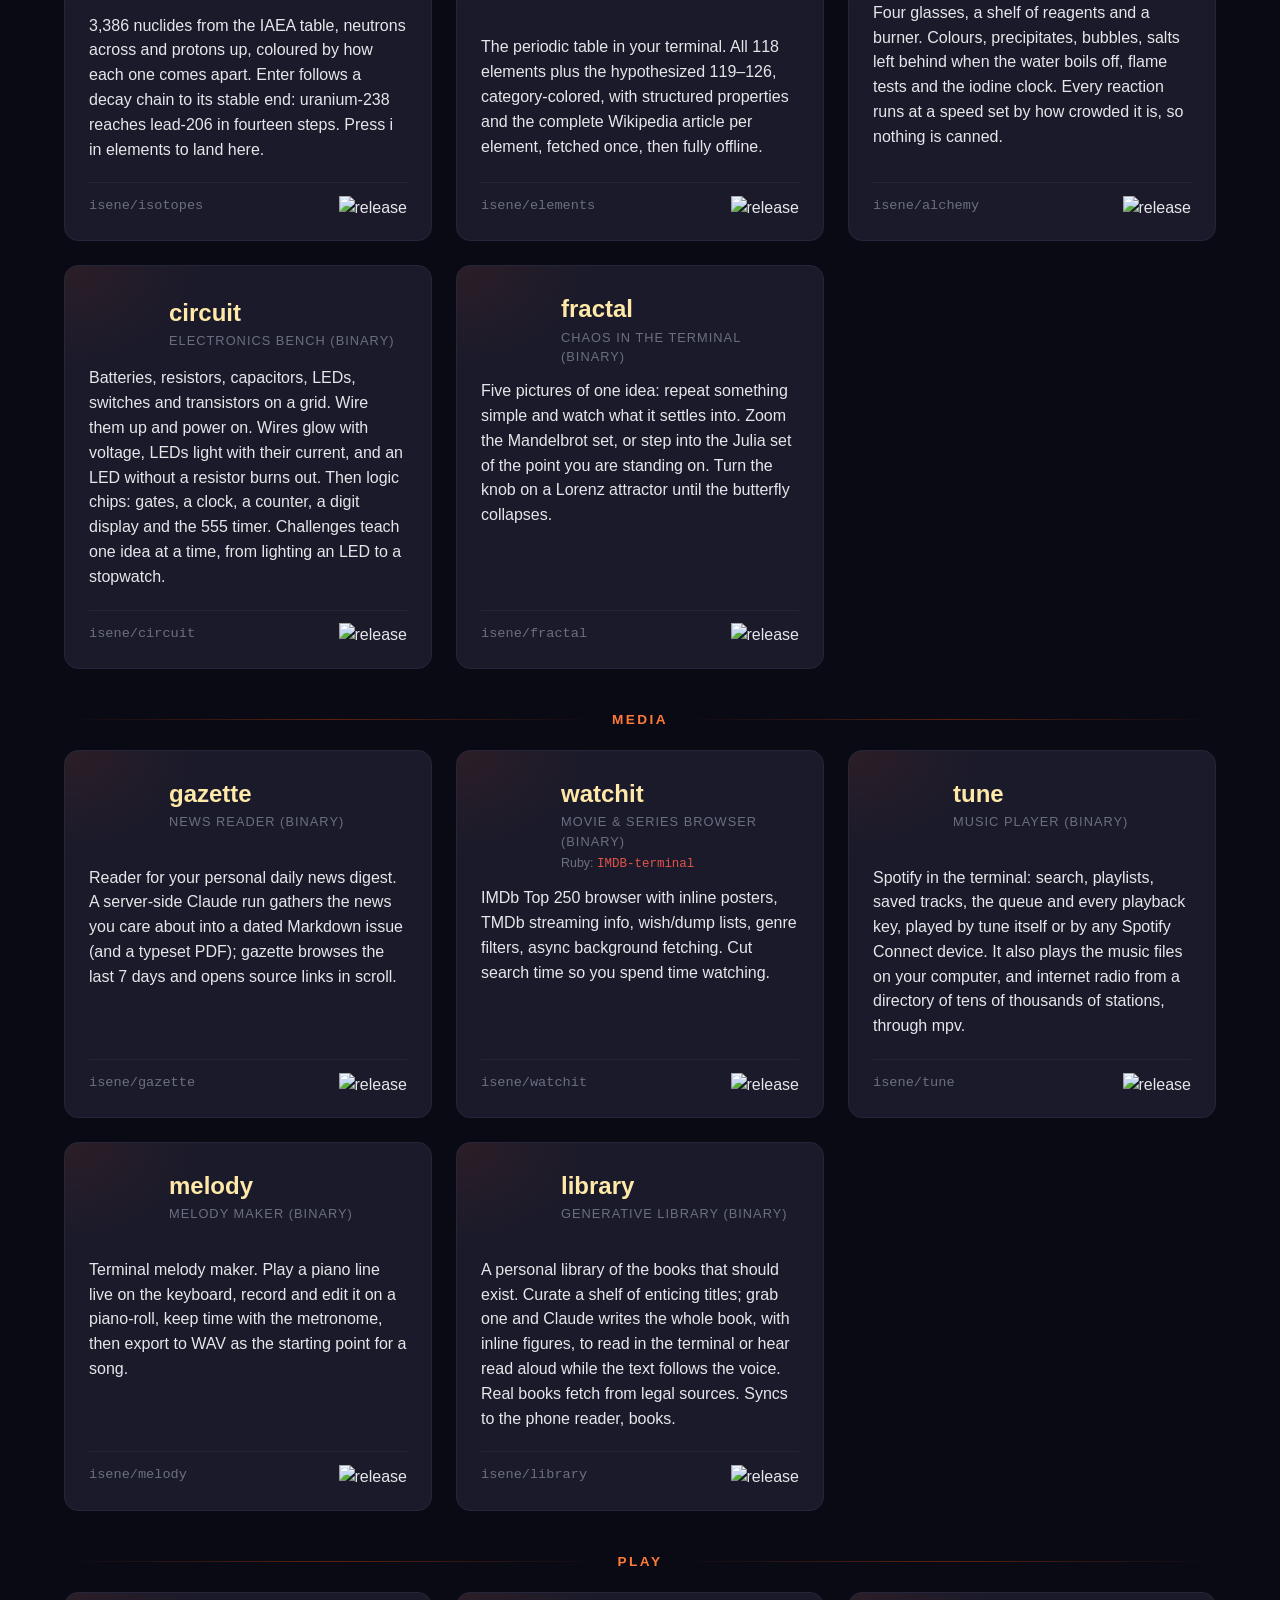
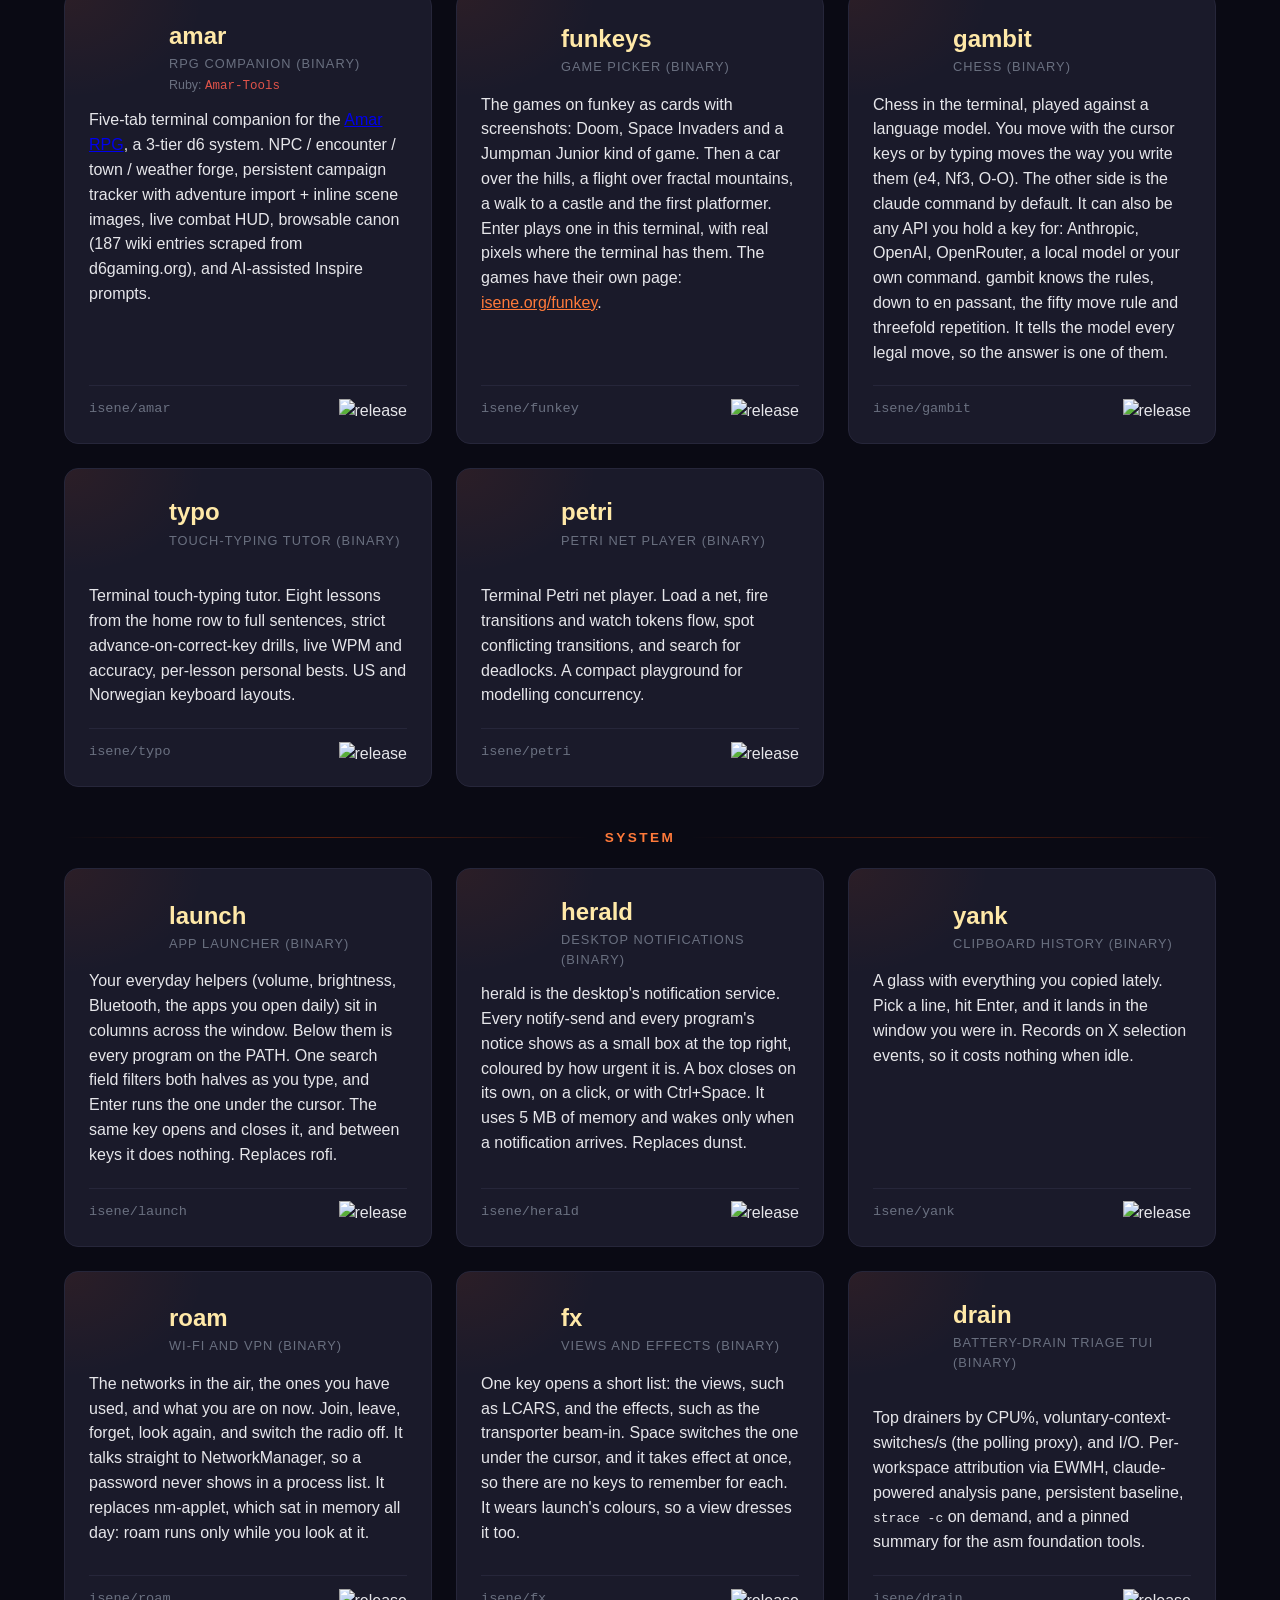
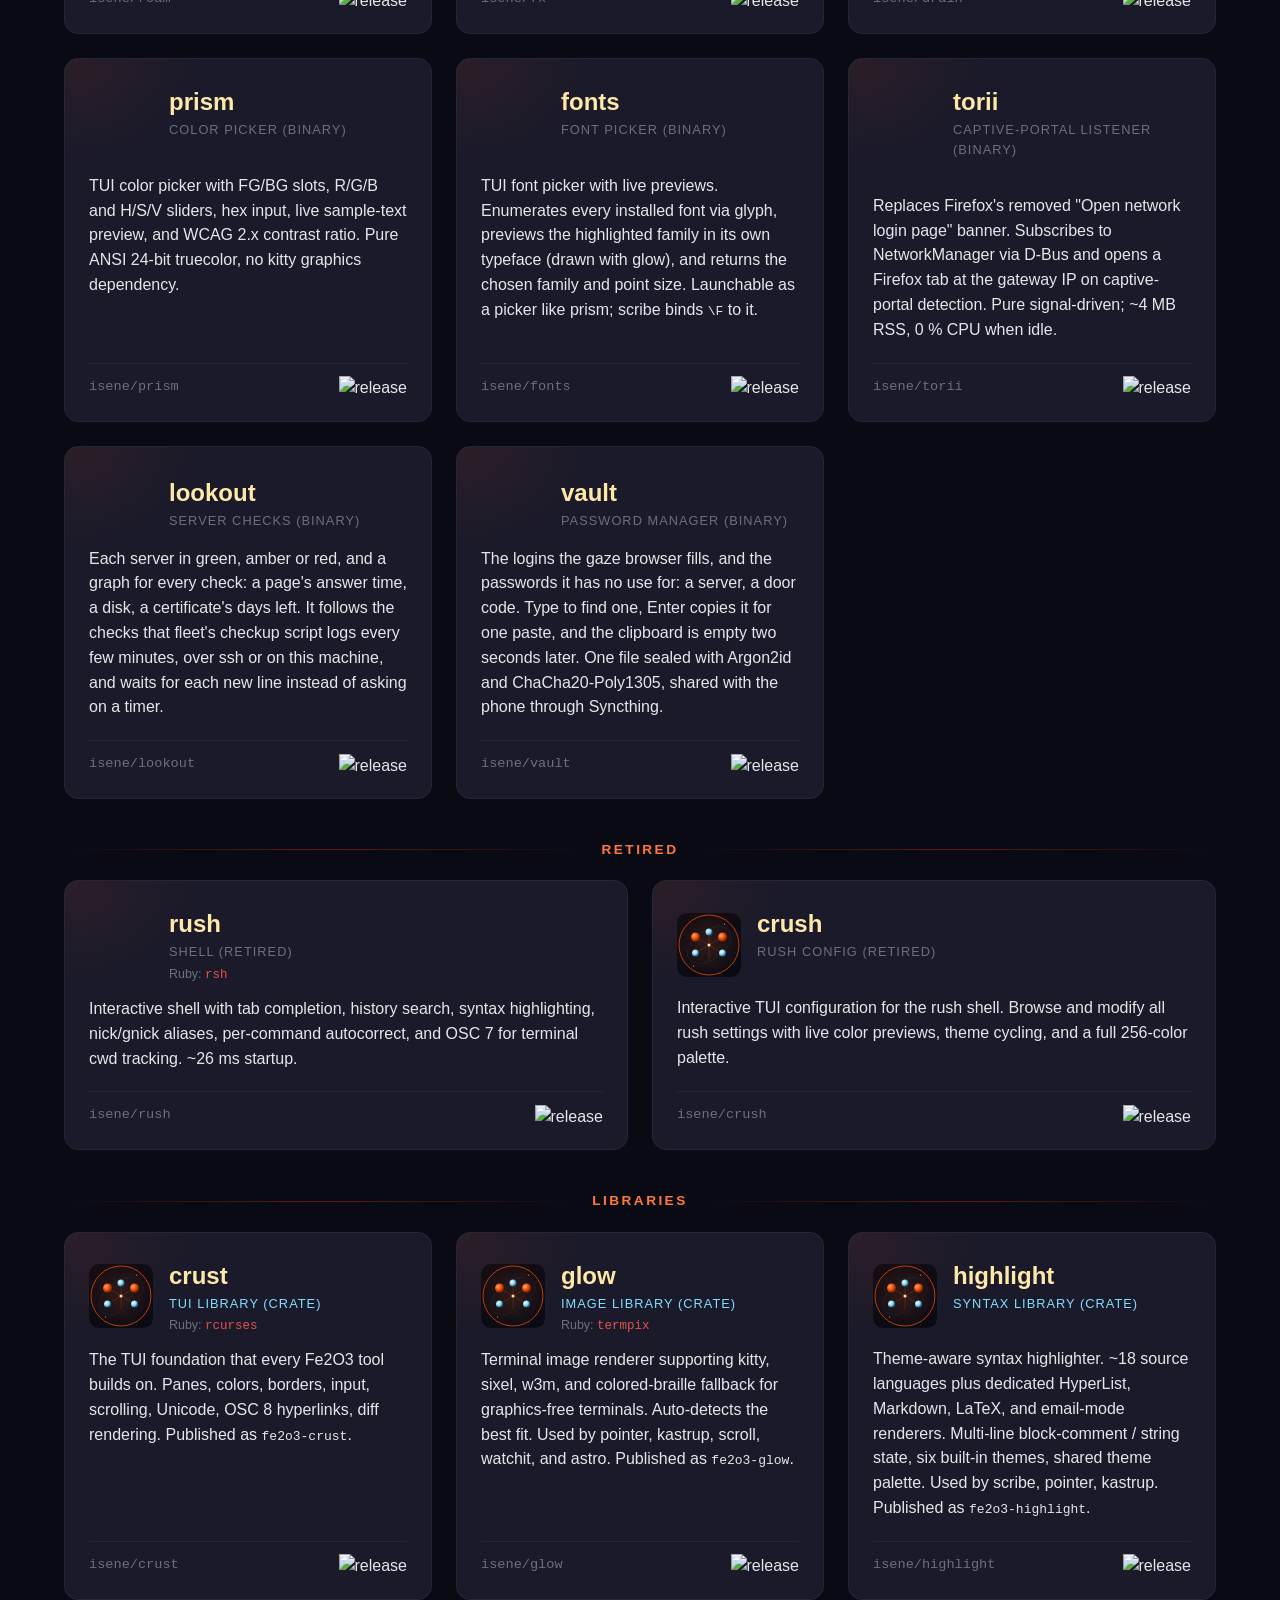
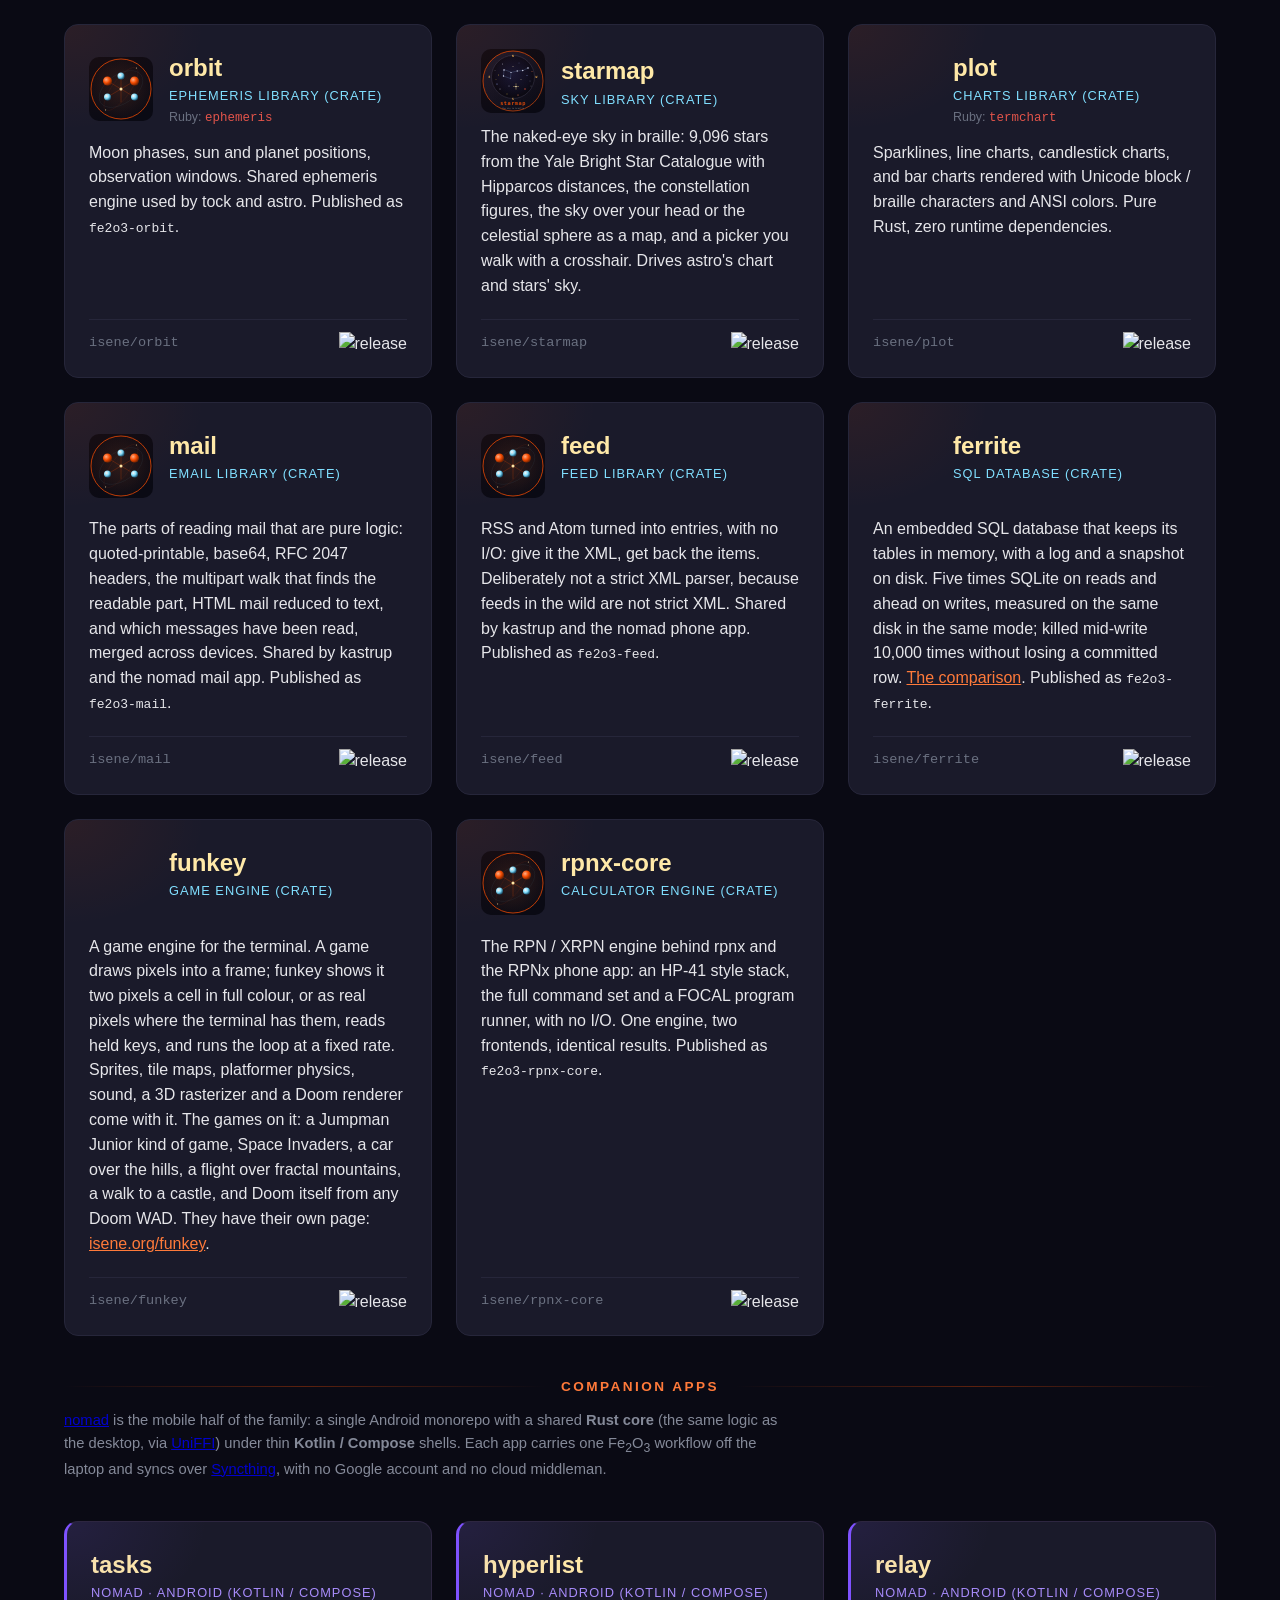
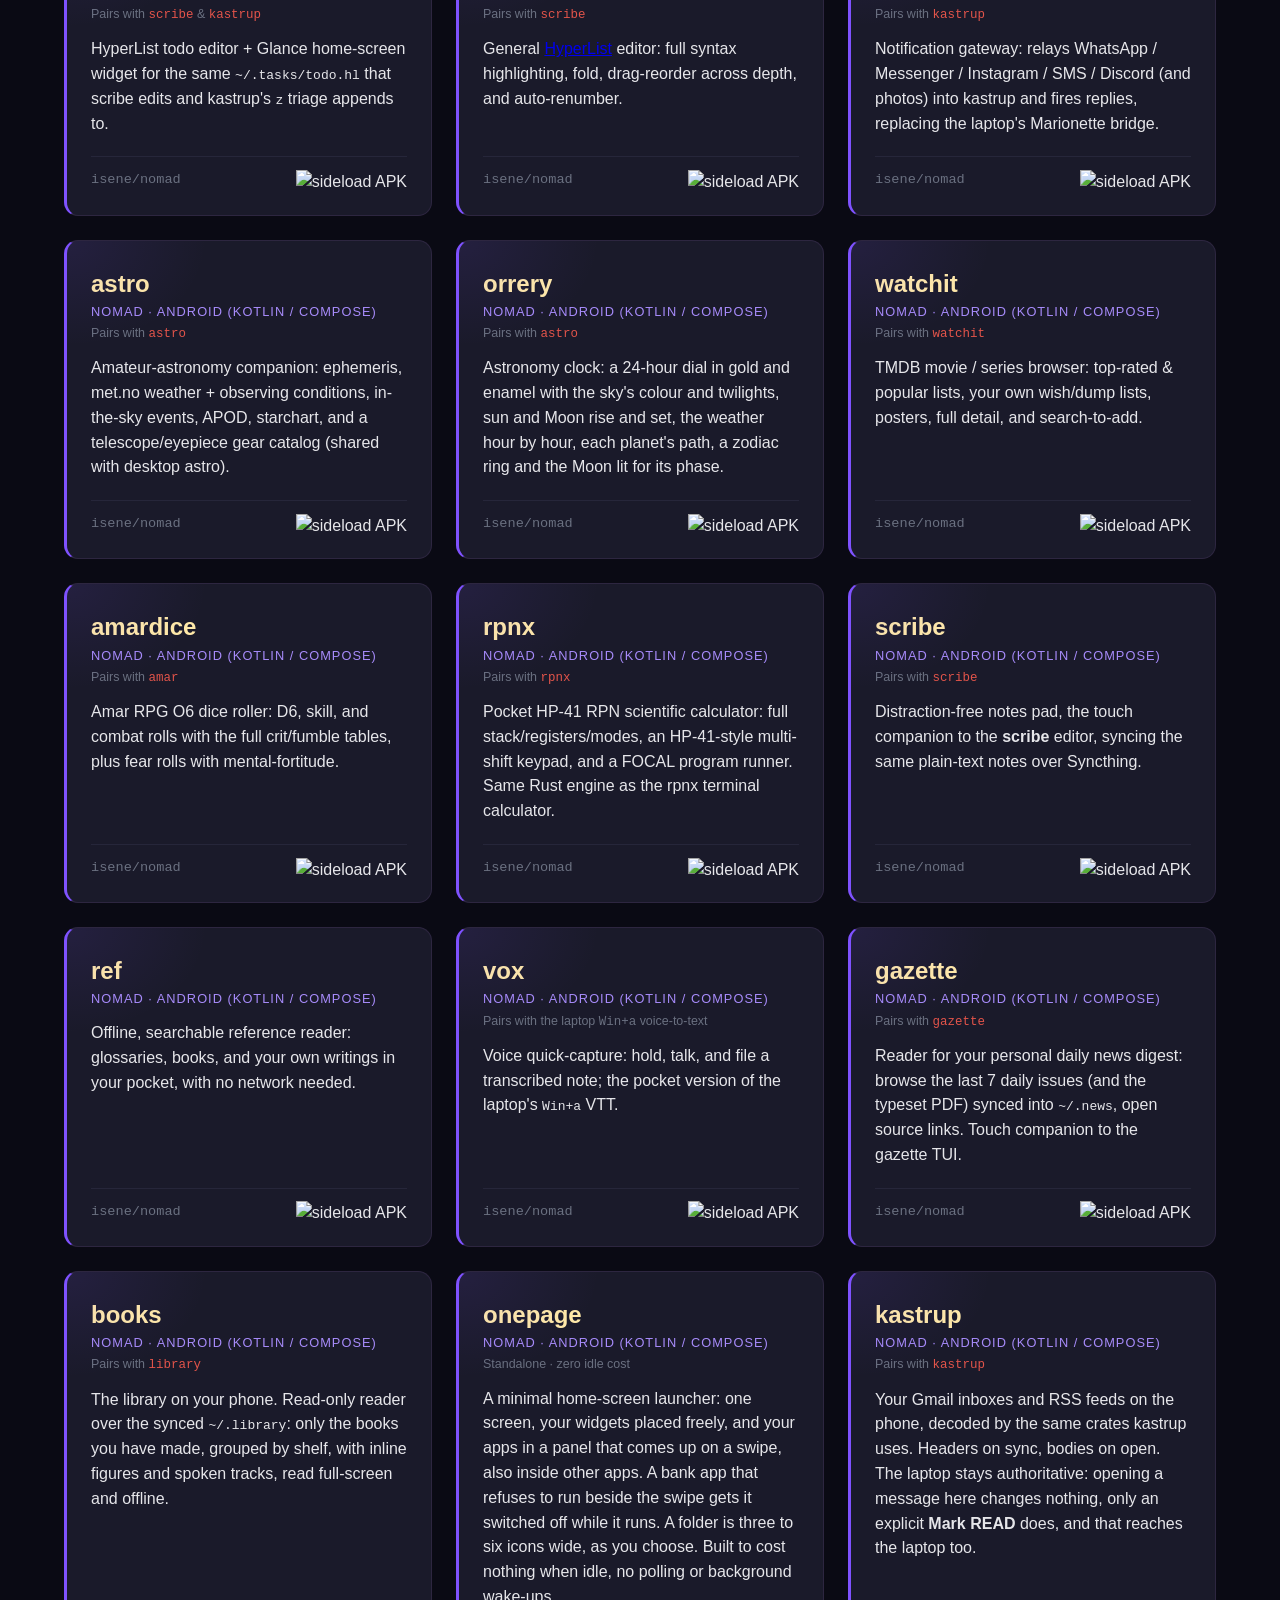
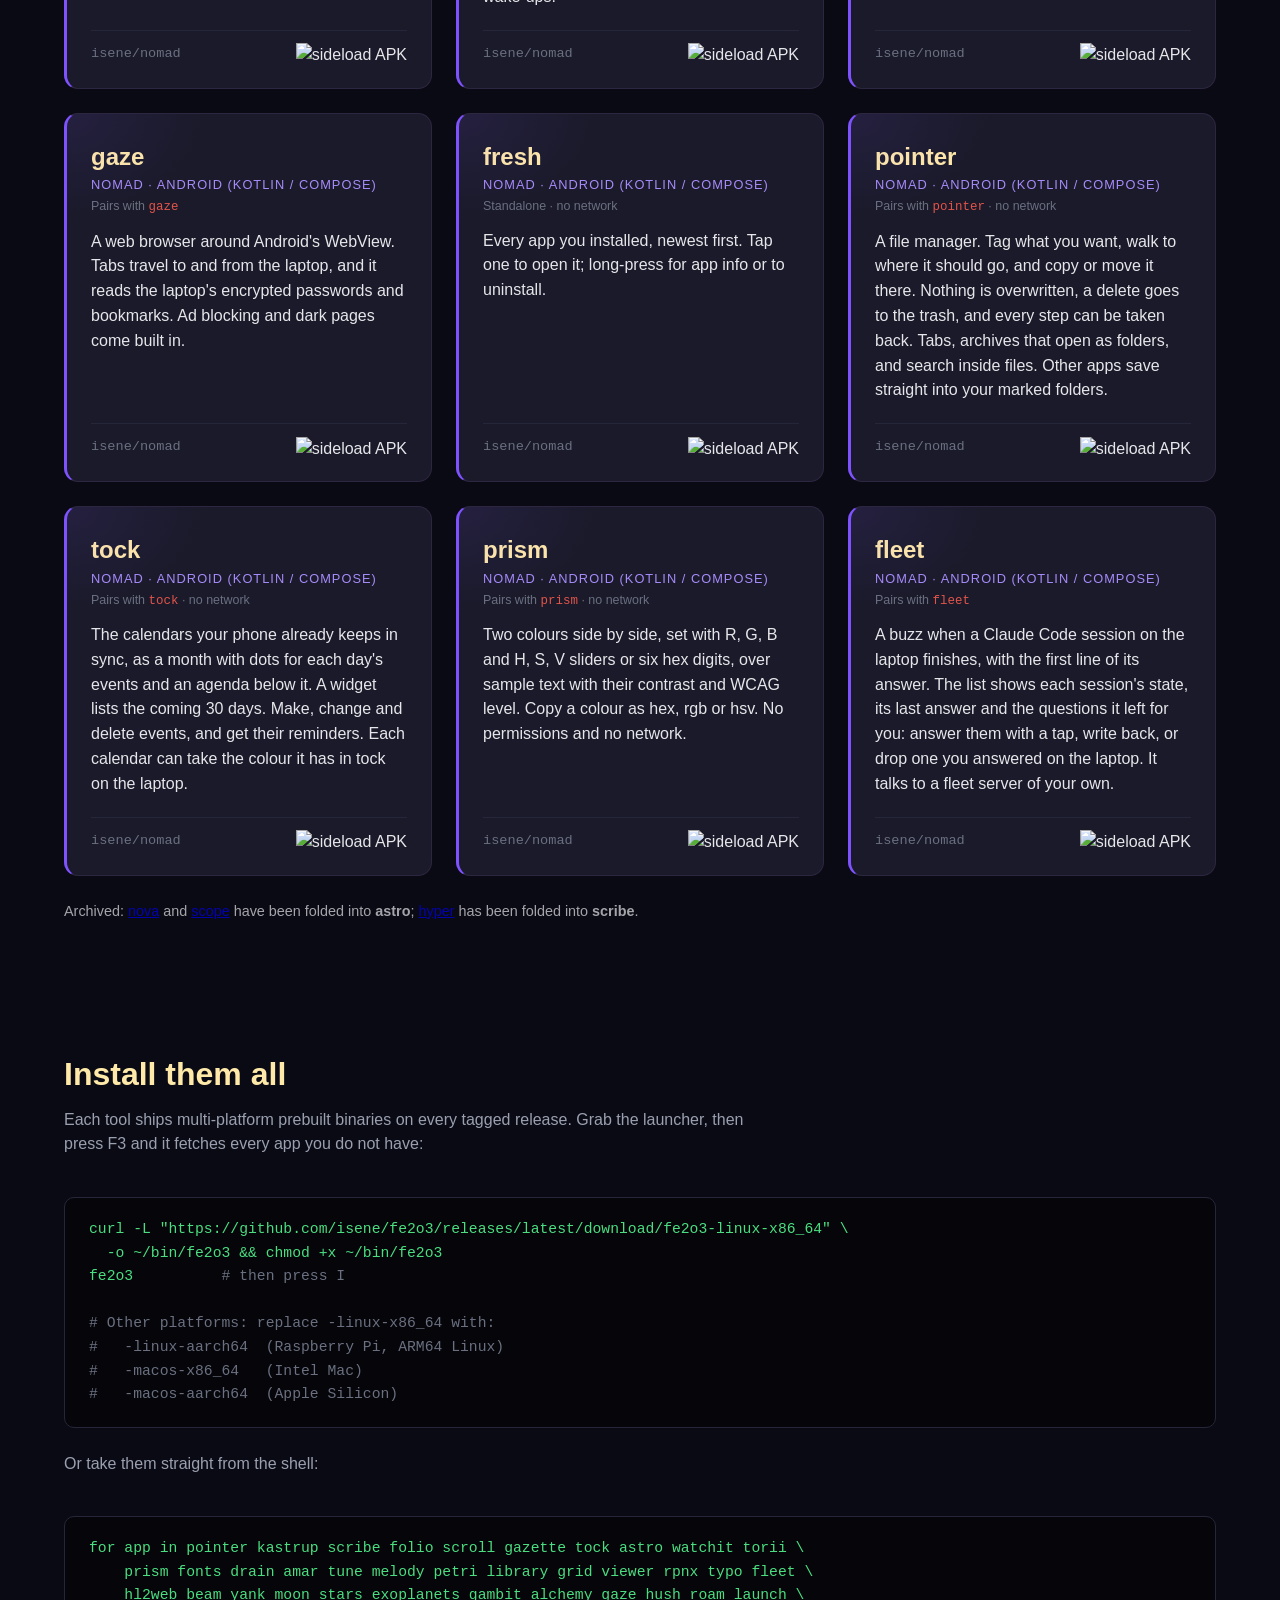
==== commit 59f8c552: "dm41 joins the suite Co-Authored-By: Claude Opus 5.5 <noreply@anthropic.com>" ====
--- a/docs/index.html
+++ b/docs/index.html
@@ -93,7 +93,7 @@
     <div class="container">
       <h2>The tools</h2>
       <p class="section-intro">
-        Fifty-five binaries and eight libraries that together cover most
+        Fifty-six binaries and eight libraries that together cover most
         of what a keyboard-bound terminal user does in a day, plus a phone
         companion that bridges one of those workflows off the laptop.
       </p>
@@ -509,6 +509,22 @@
           <div class="card-meta">
             <span class="repo">isene/coaching</span>
             <img src="https://badgen.net/github/release/isene/coaching" alt="release">
+          </div>
+        </div>
+        <div class="card">
+          <div class="card-head">
+            <img class="card-logo" src="https://raw.githubusercontent.com/isene/dm41/master/img/dm41.svg" alt="dm41 logo" onerror="this.style.visibility='hidden'">
+            <div>
+              <h3 class="card-title"><a class="card-link" href="https://github.com/isene/dm41">dm41</a></h3>
+              <div class="card-kind">DM41X Twin (binary)</div>
+            </div>
+          </div>
+          <p class="card-desc">
+            dm41 reads the state file a SwissMicros DM41X writes to its disk and shows the calculator's programs as listings, its stack, registers and flags, and its X-Memory files. Edit a program in scribe, try it in rpnx, and save it as a .raw file the calculator loads.
+          </p>
+          <div class="card-meta">
+            <span class="repo">isene/dm41</span>
+            <img src="https://badgen.net/github/release/isene/dm41" alt="release">
           </div>
         </div>
       </div>
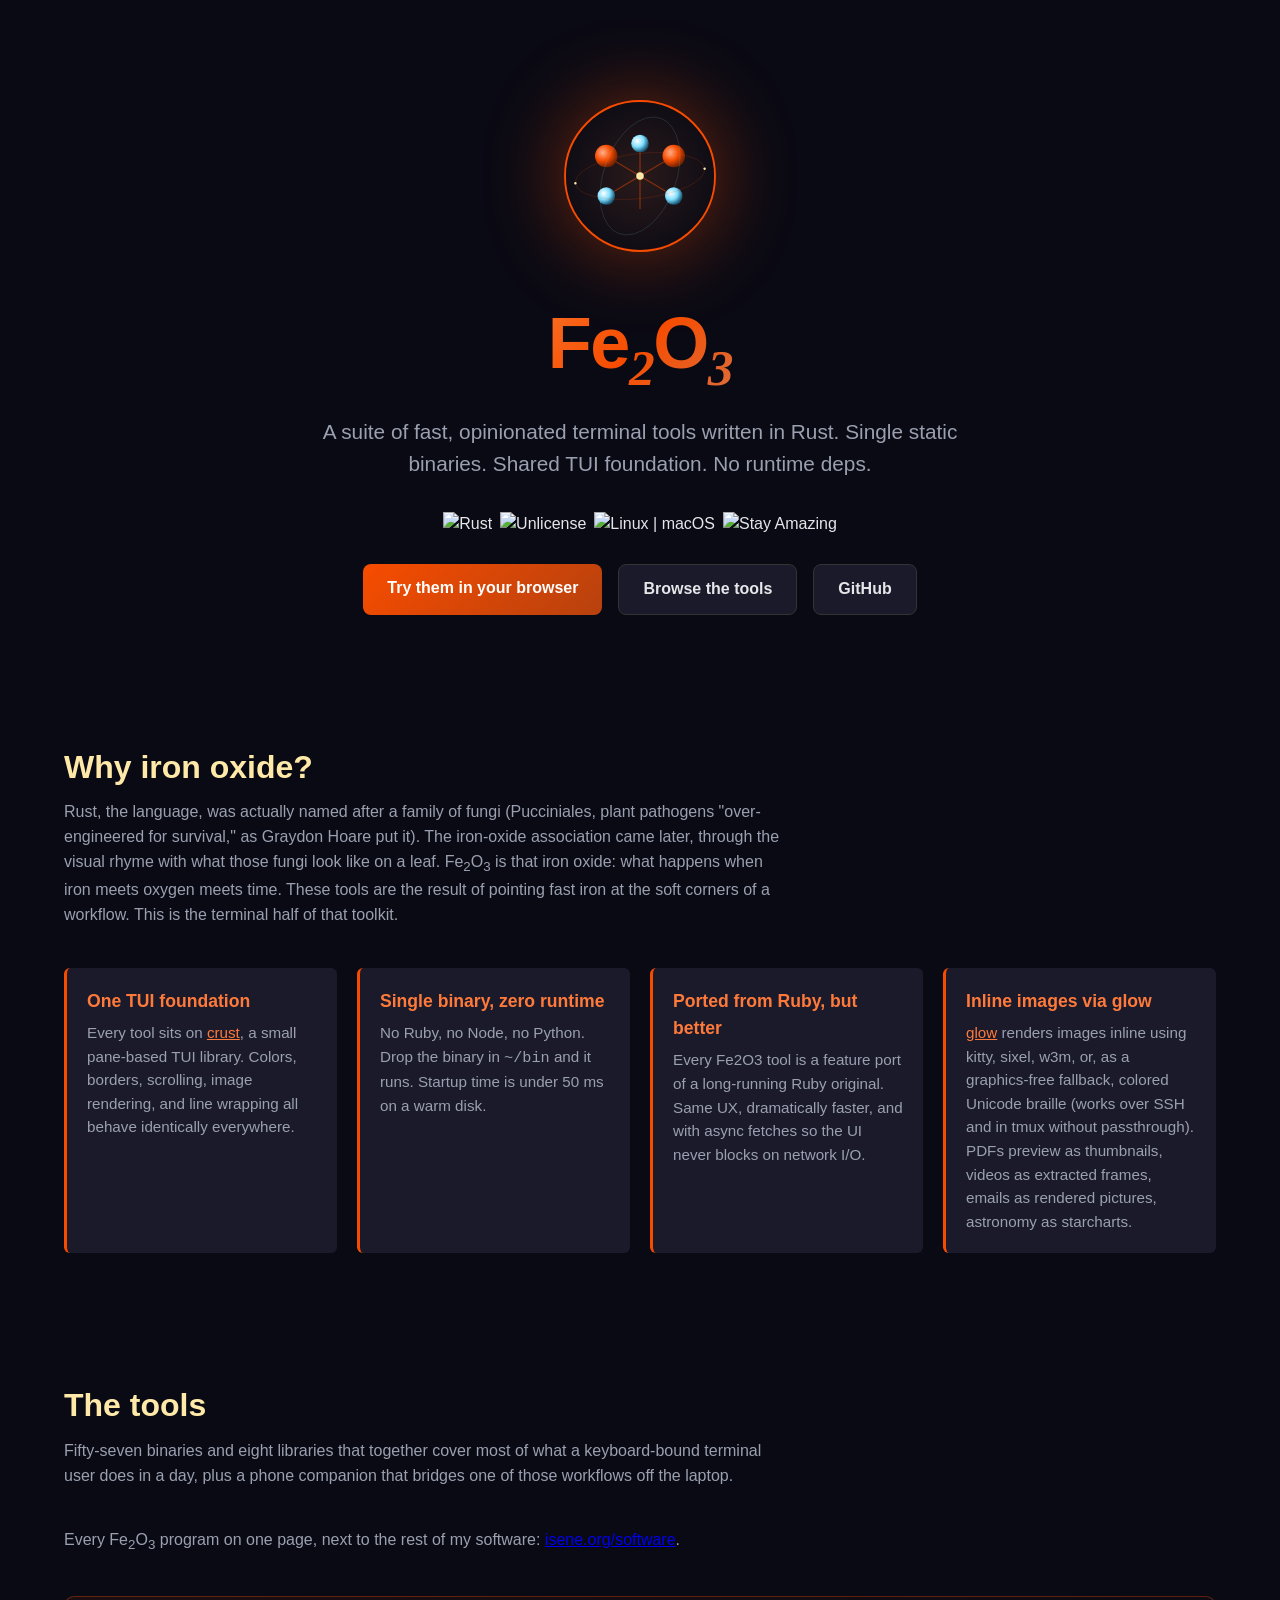
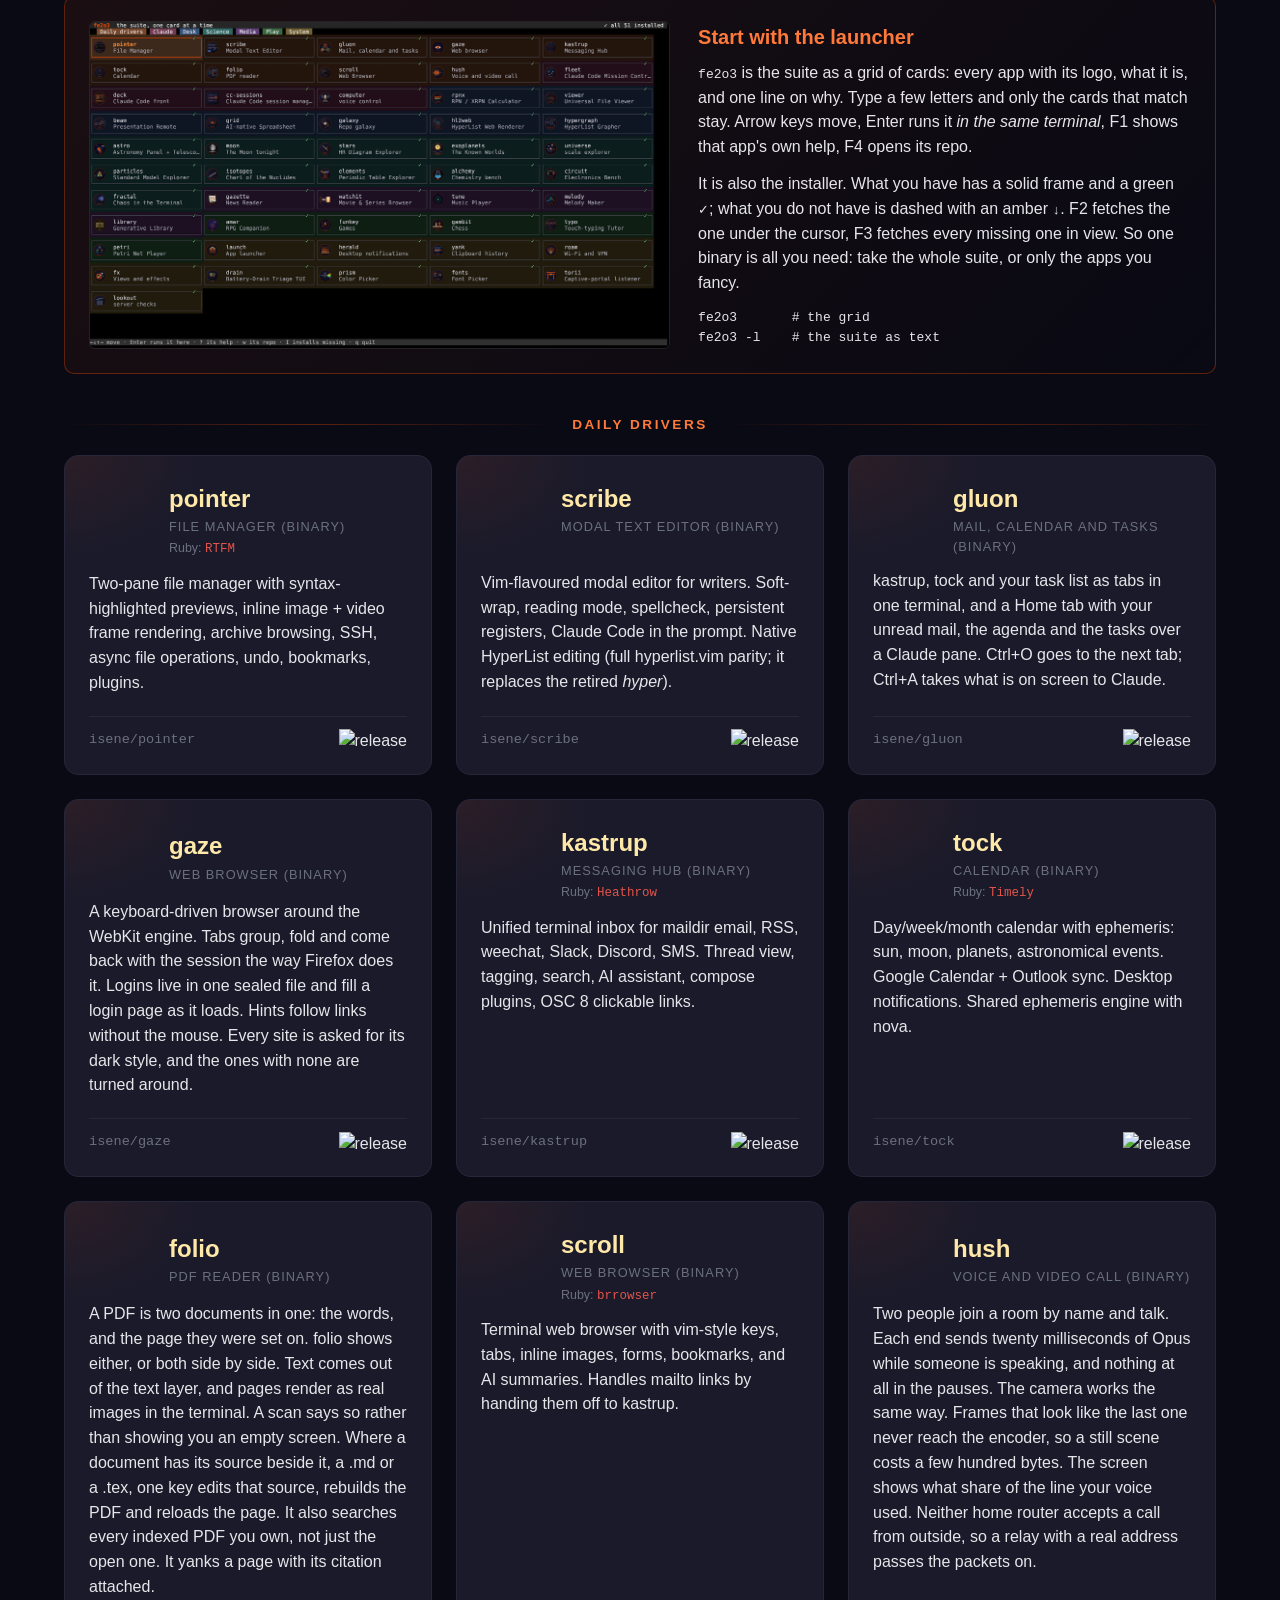
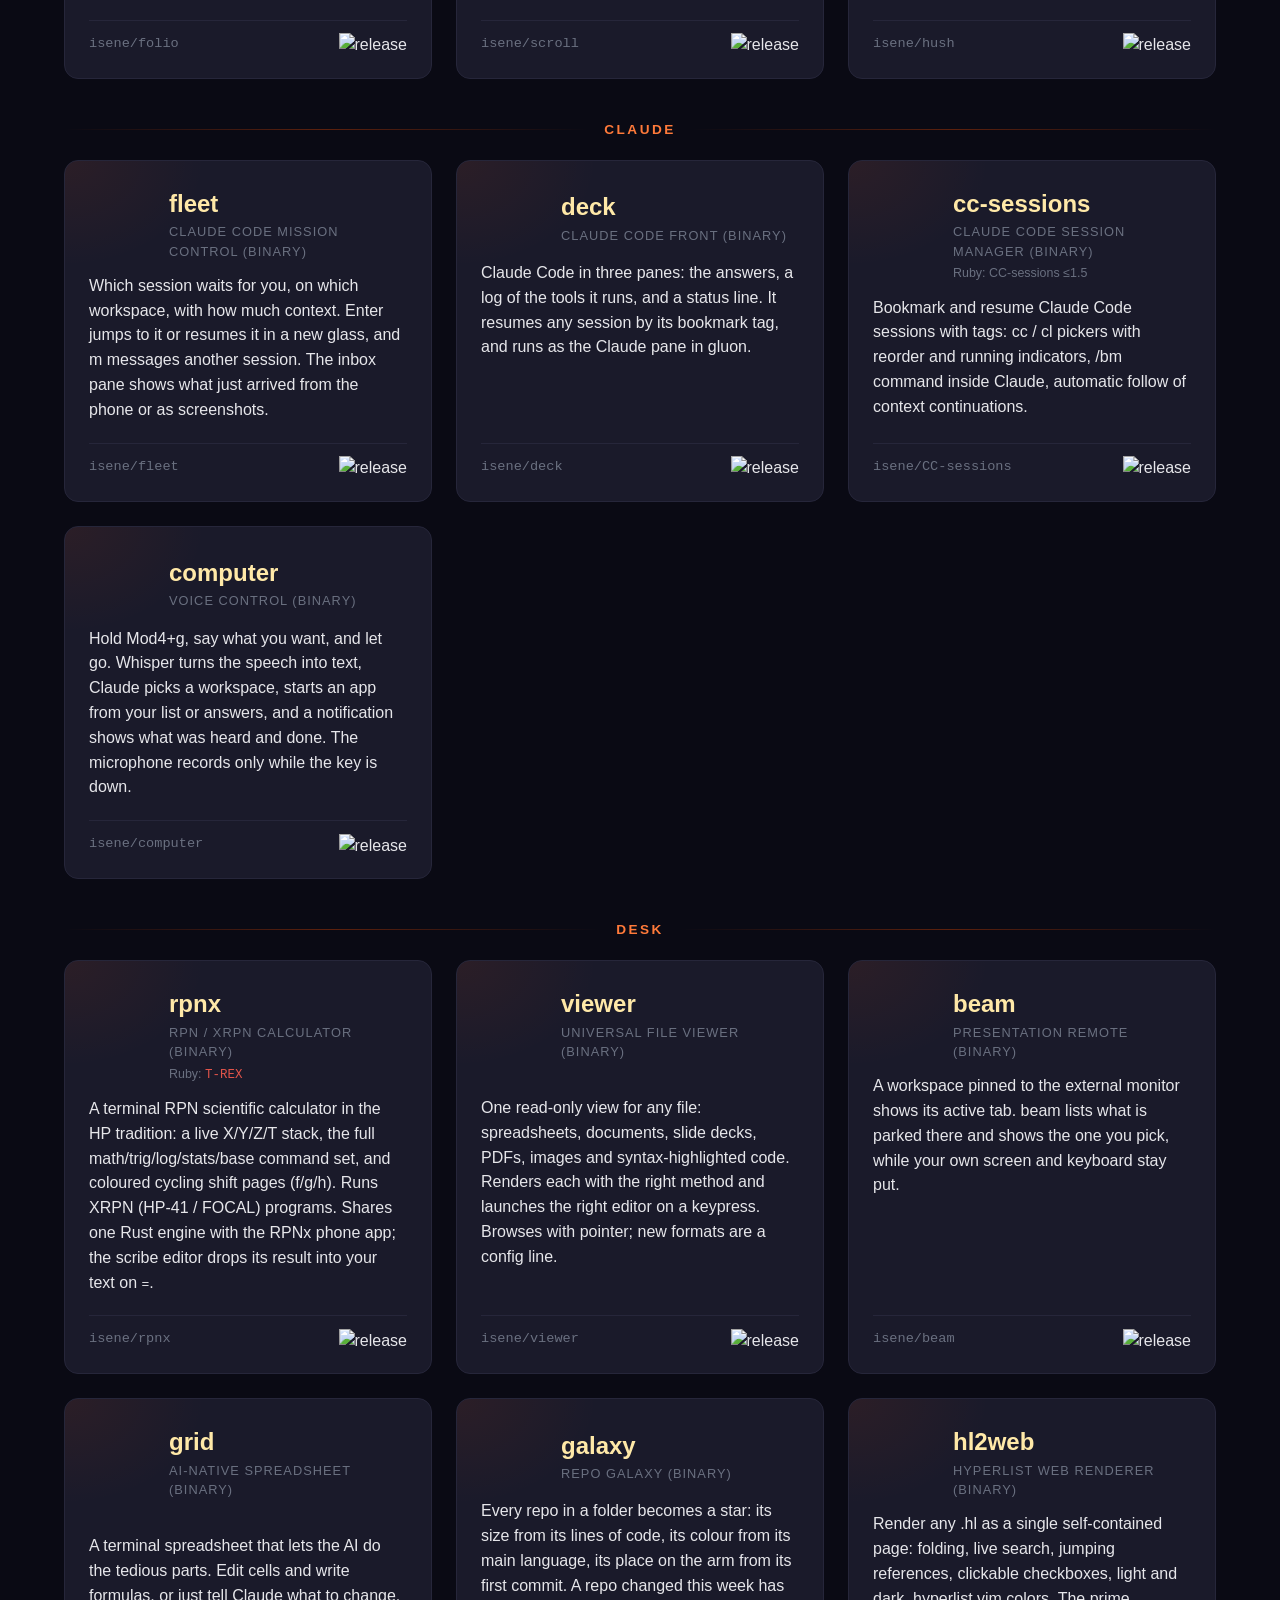
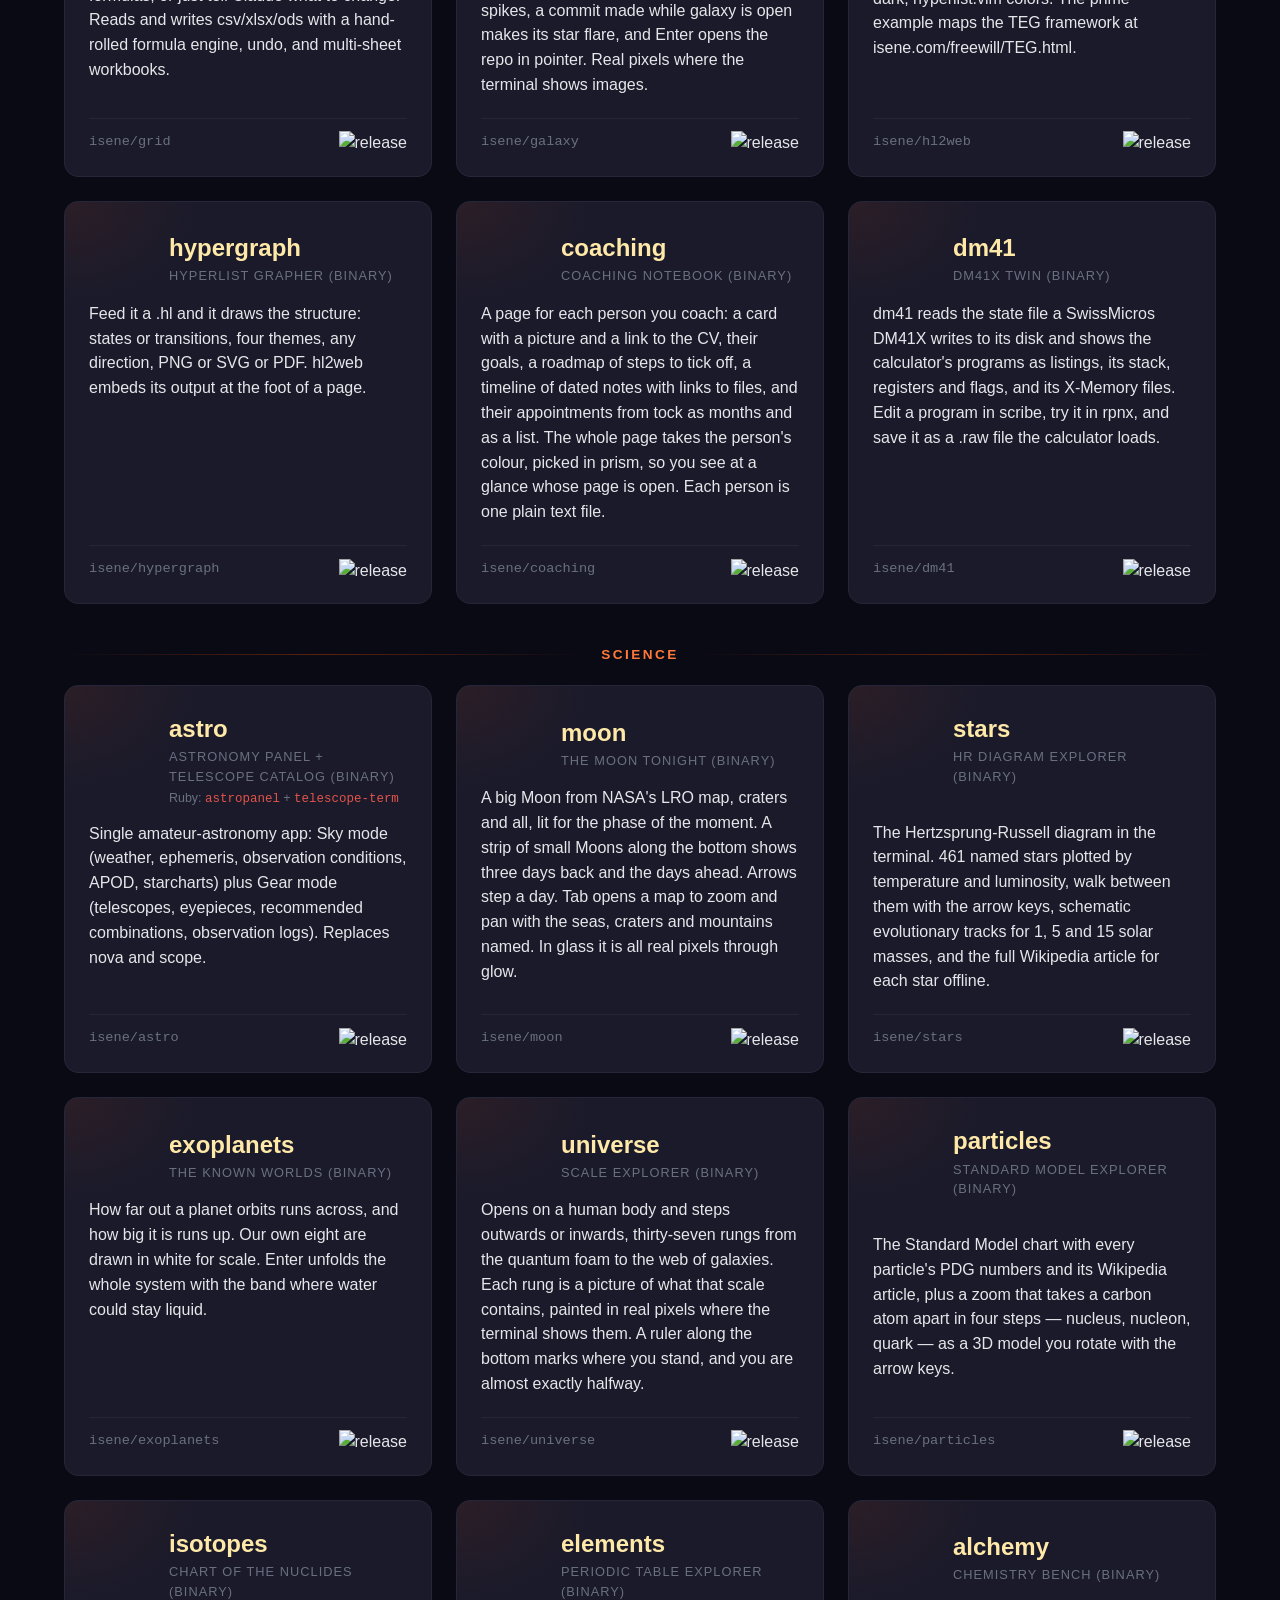
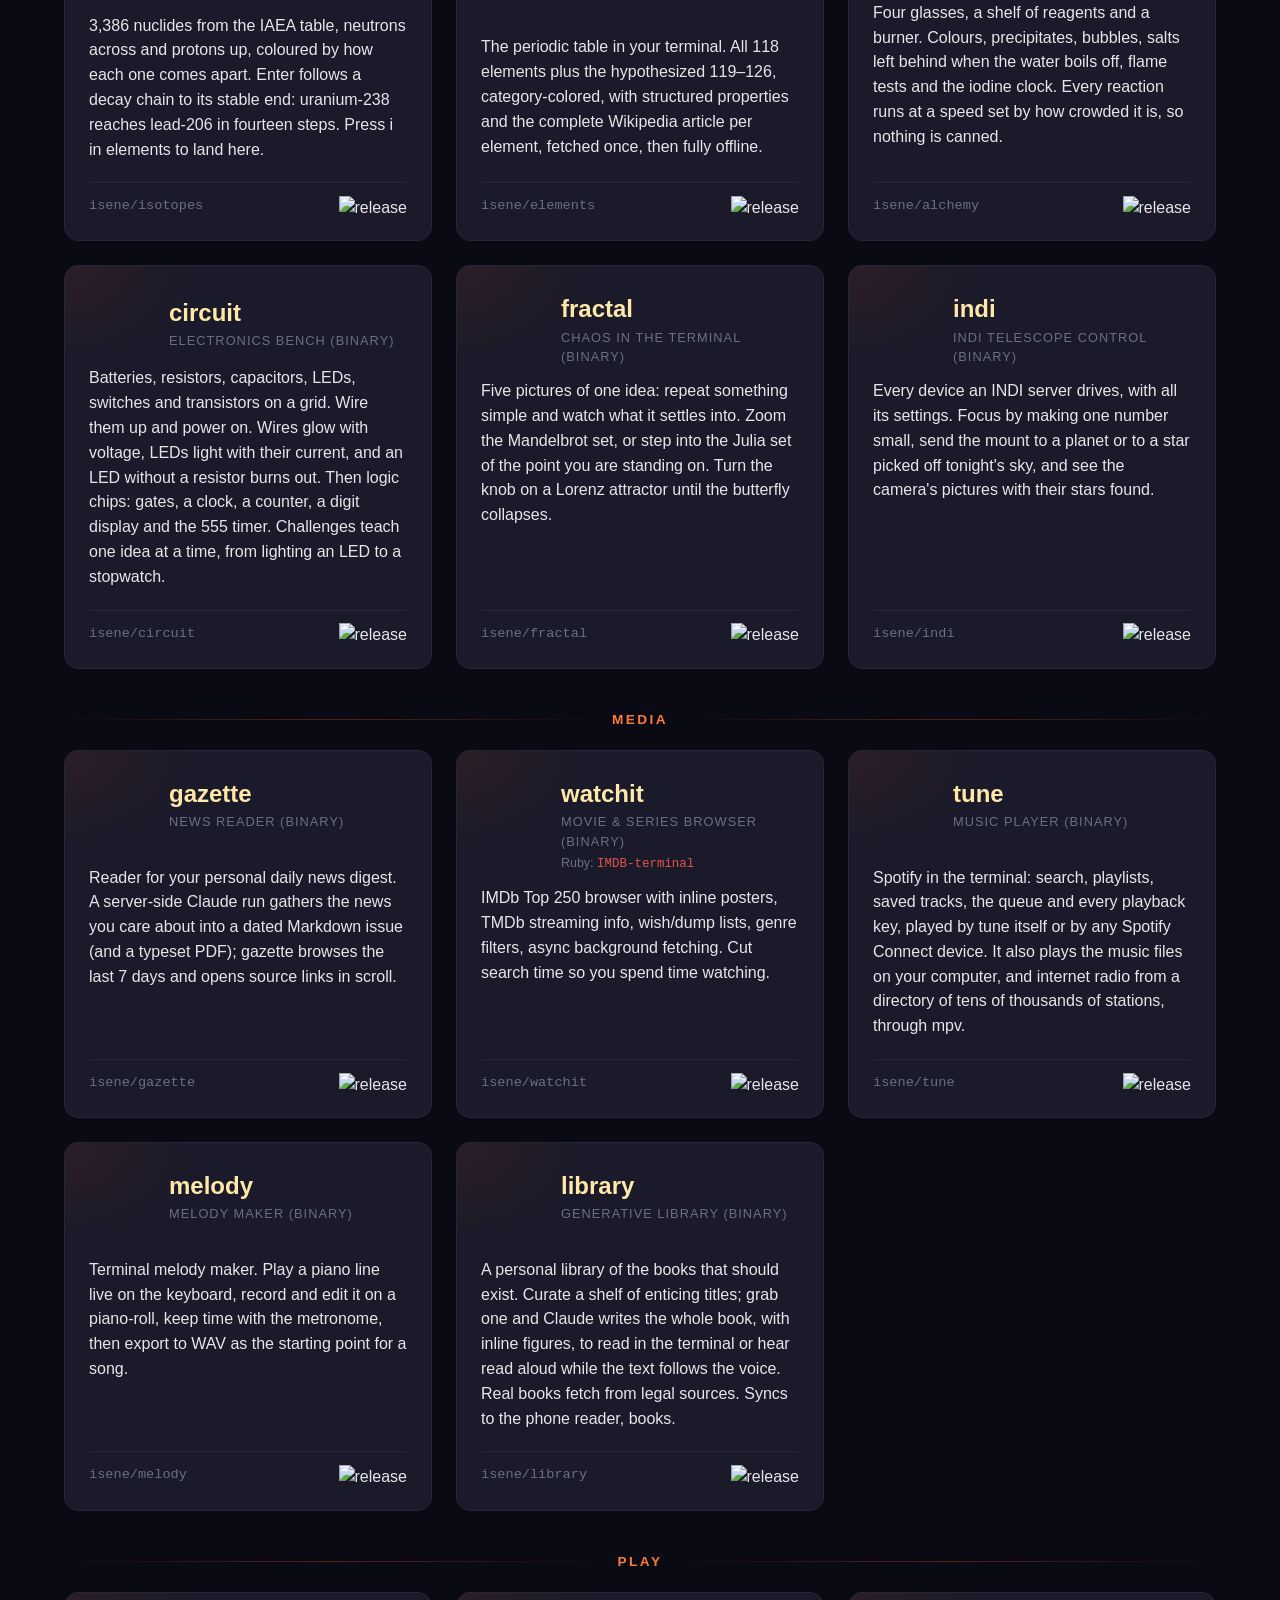
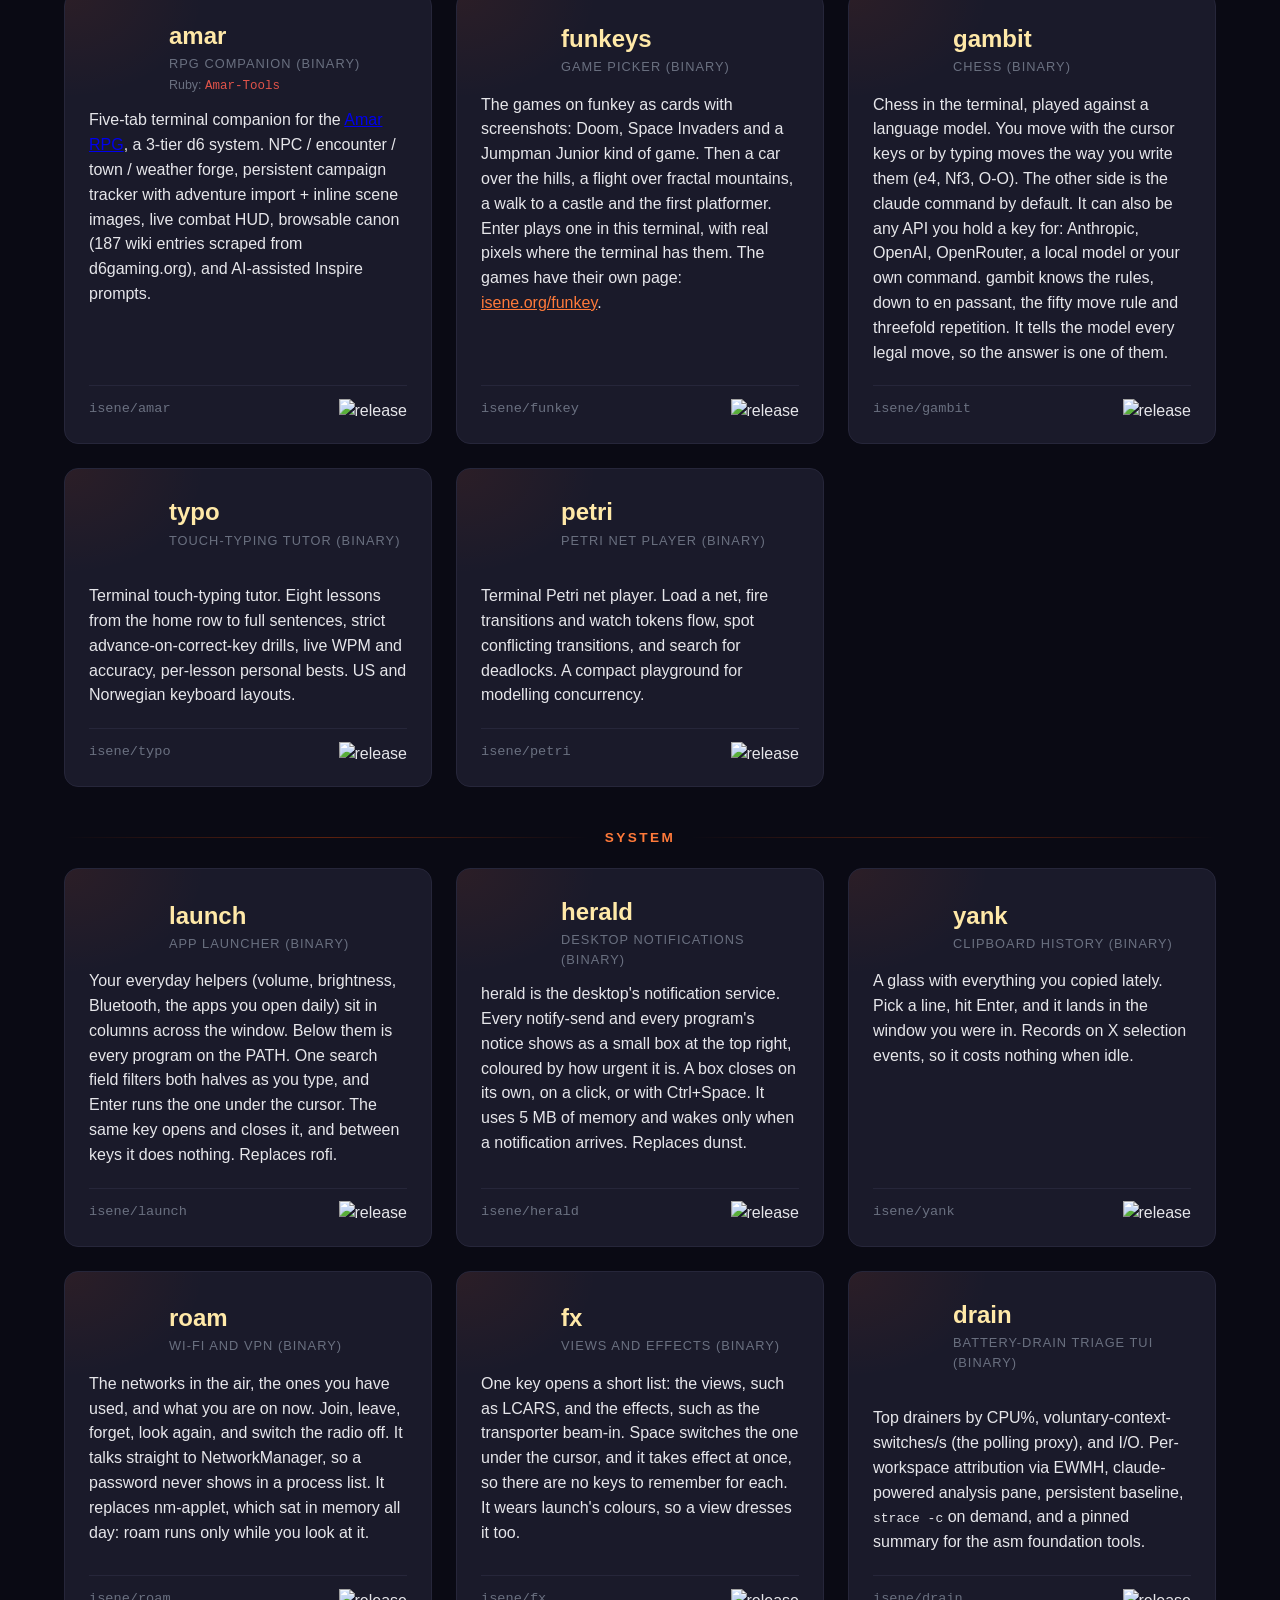
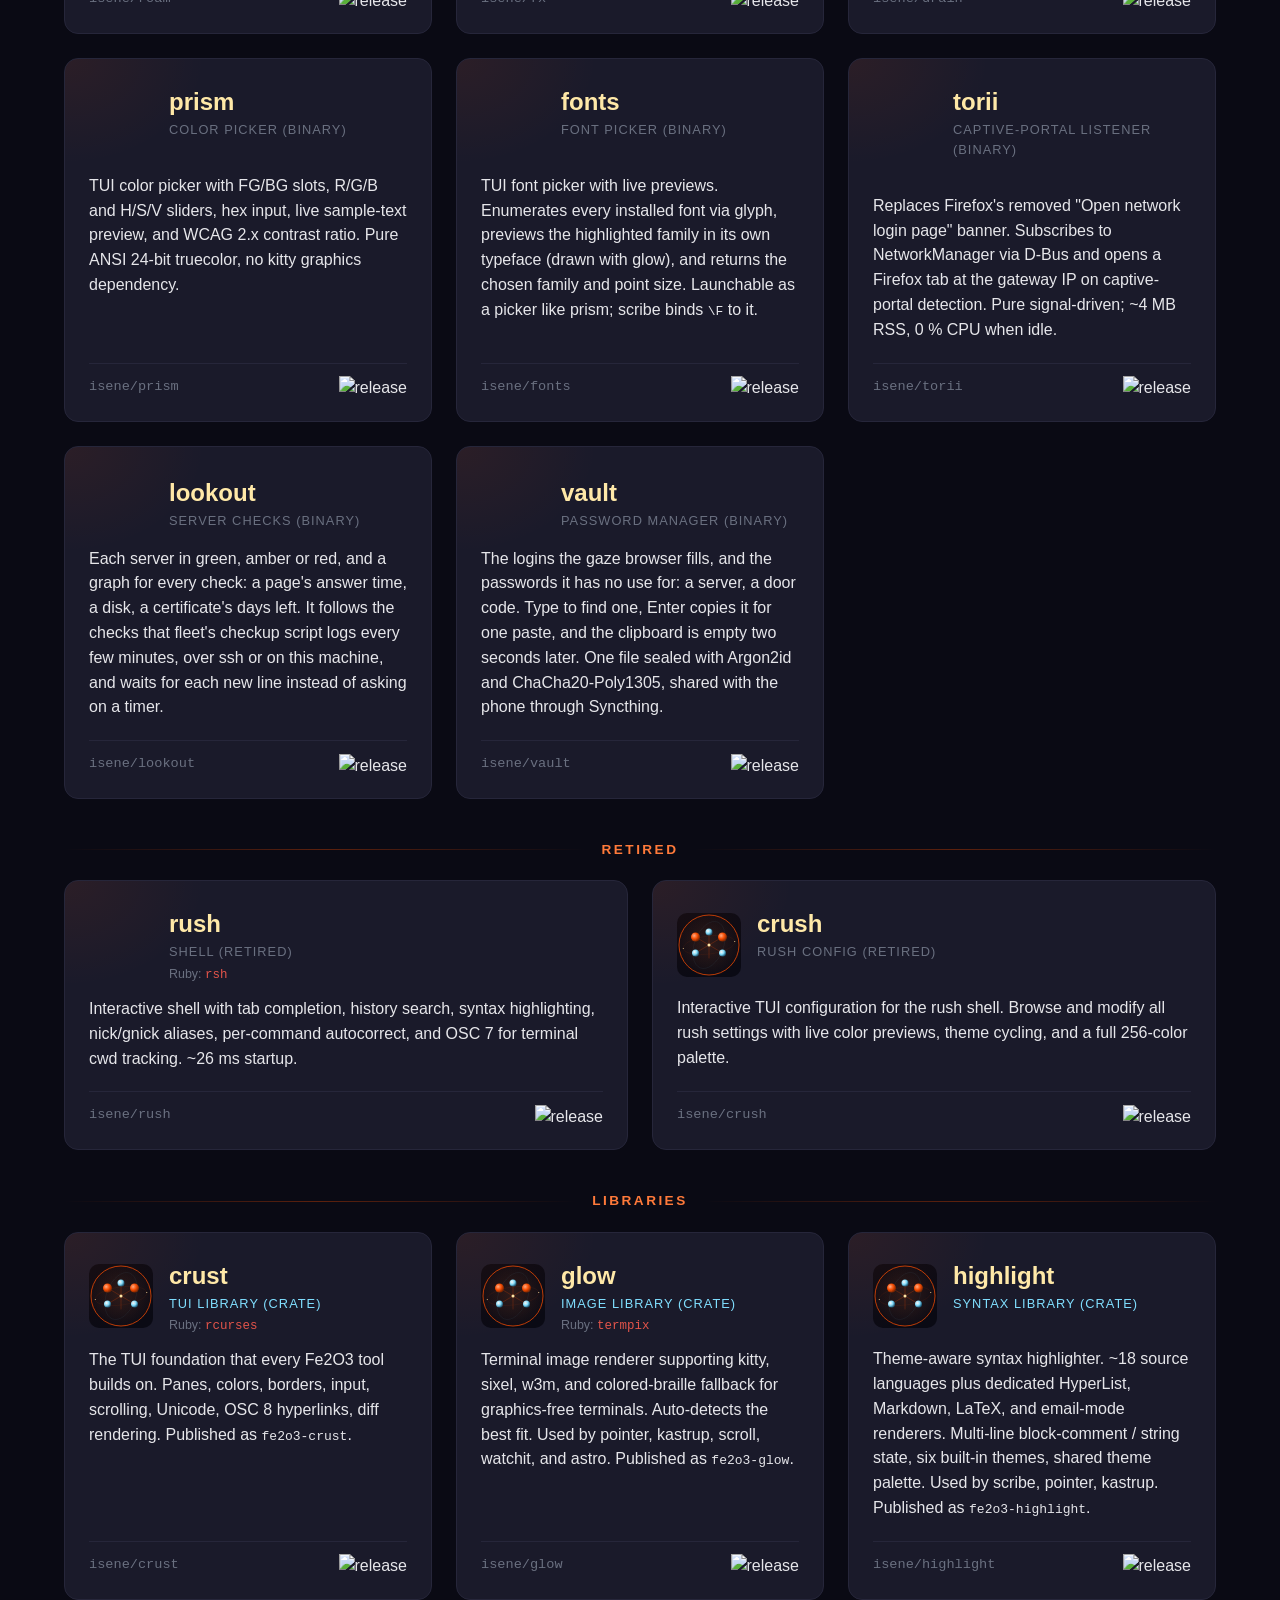
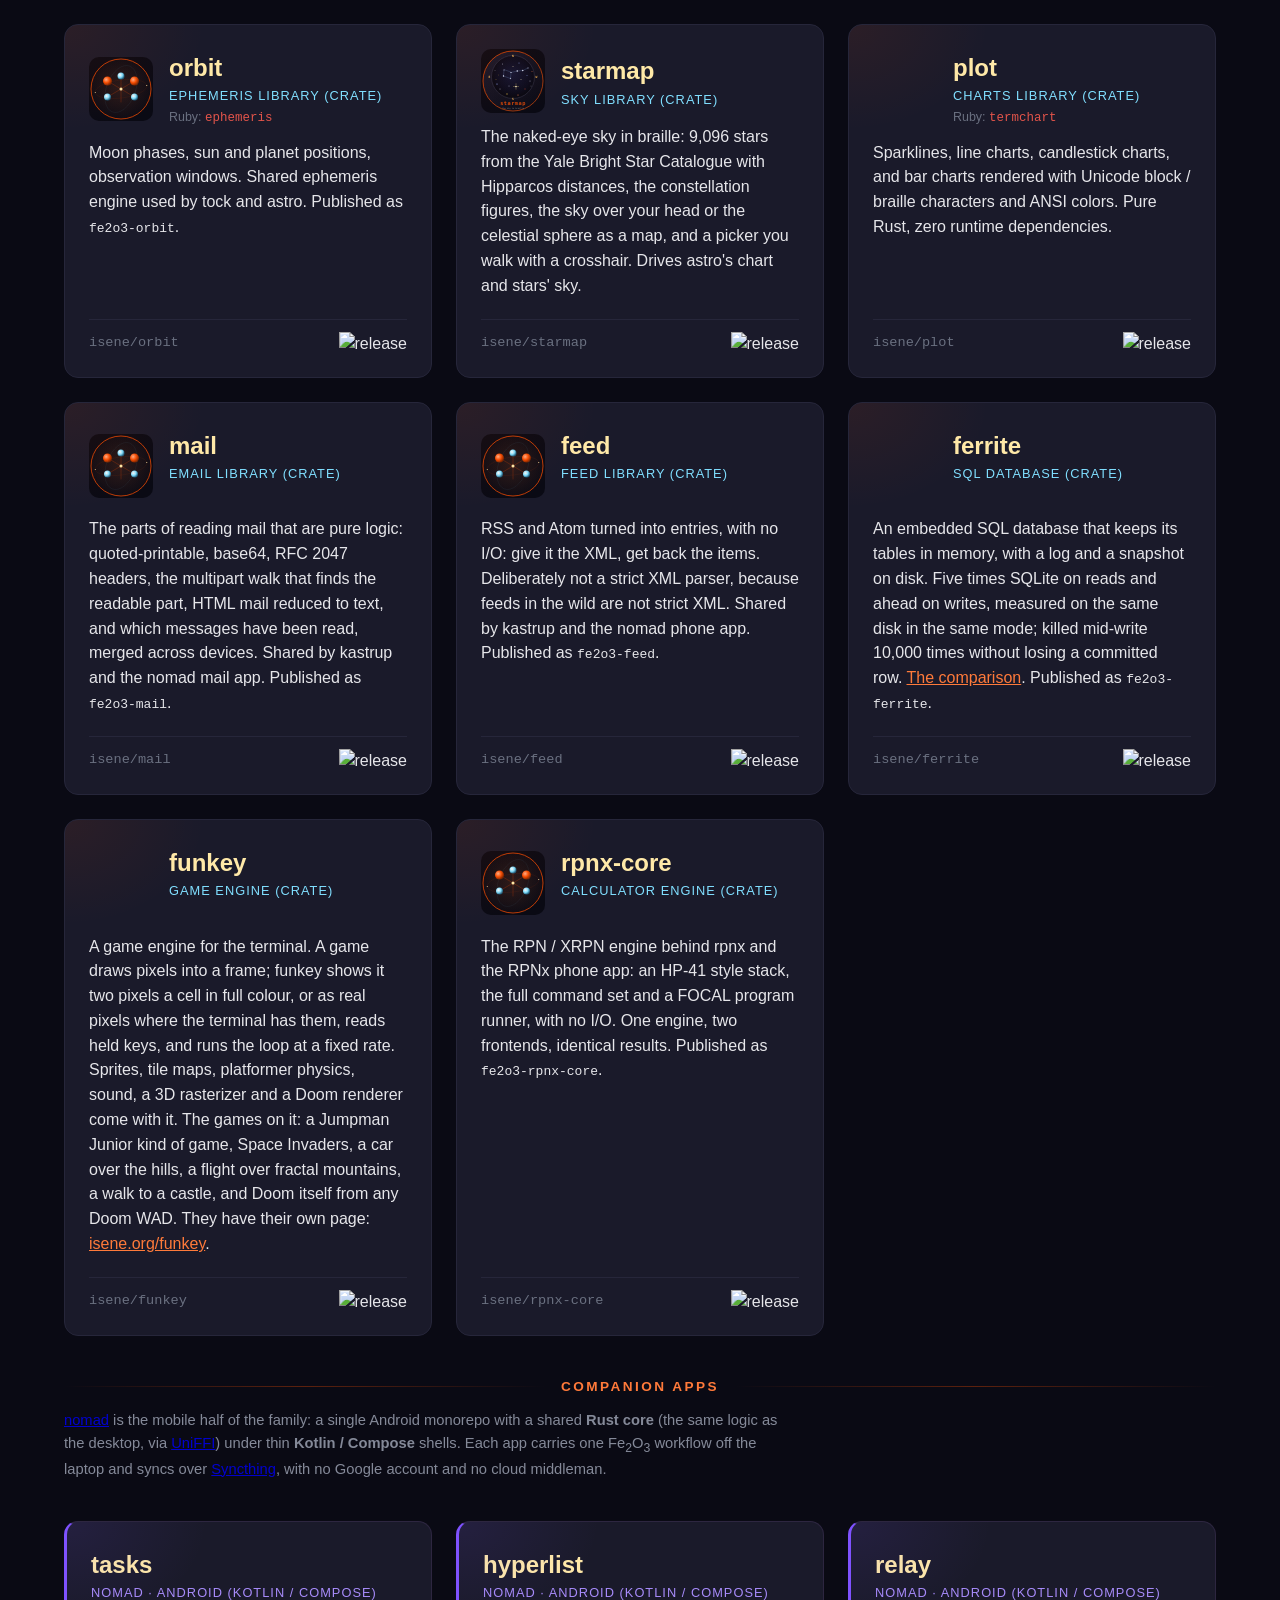
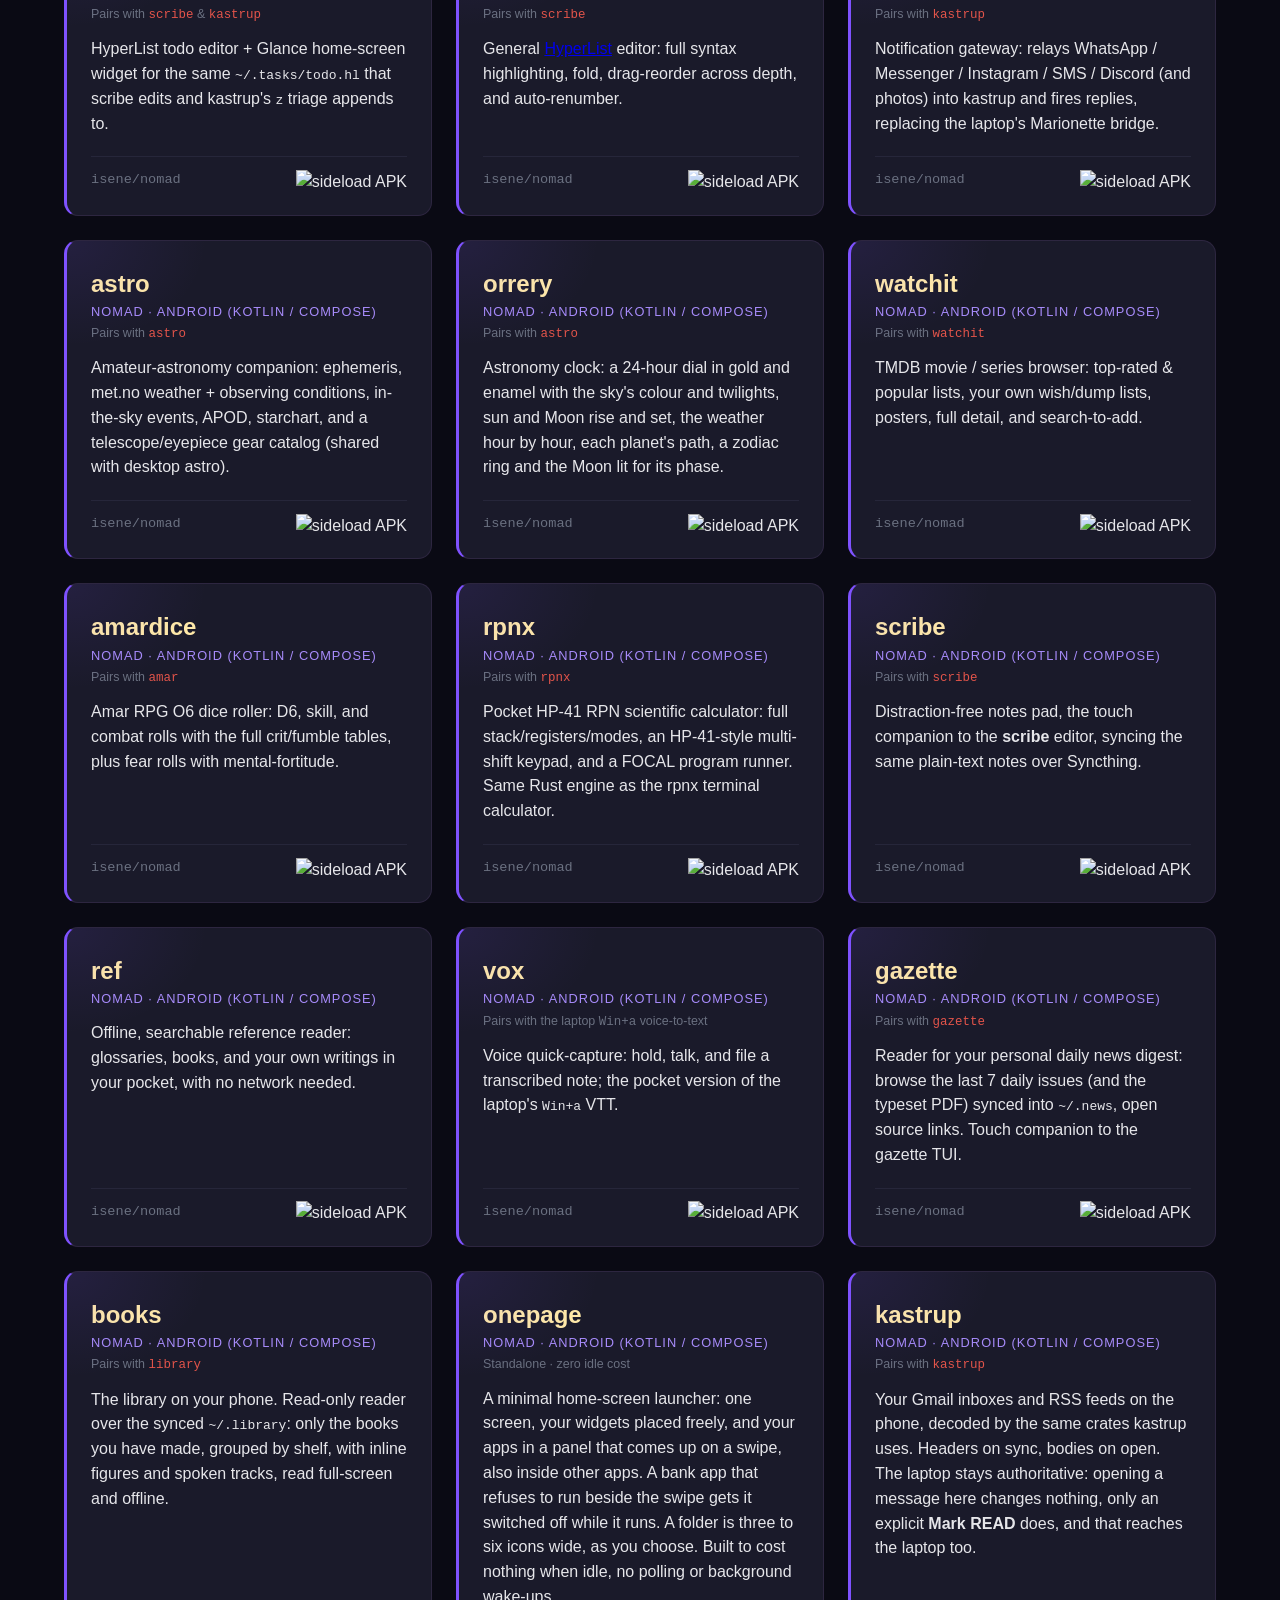
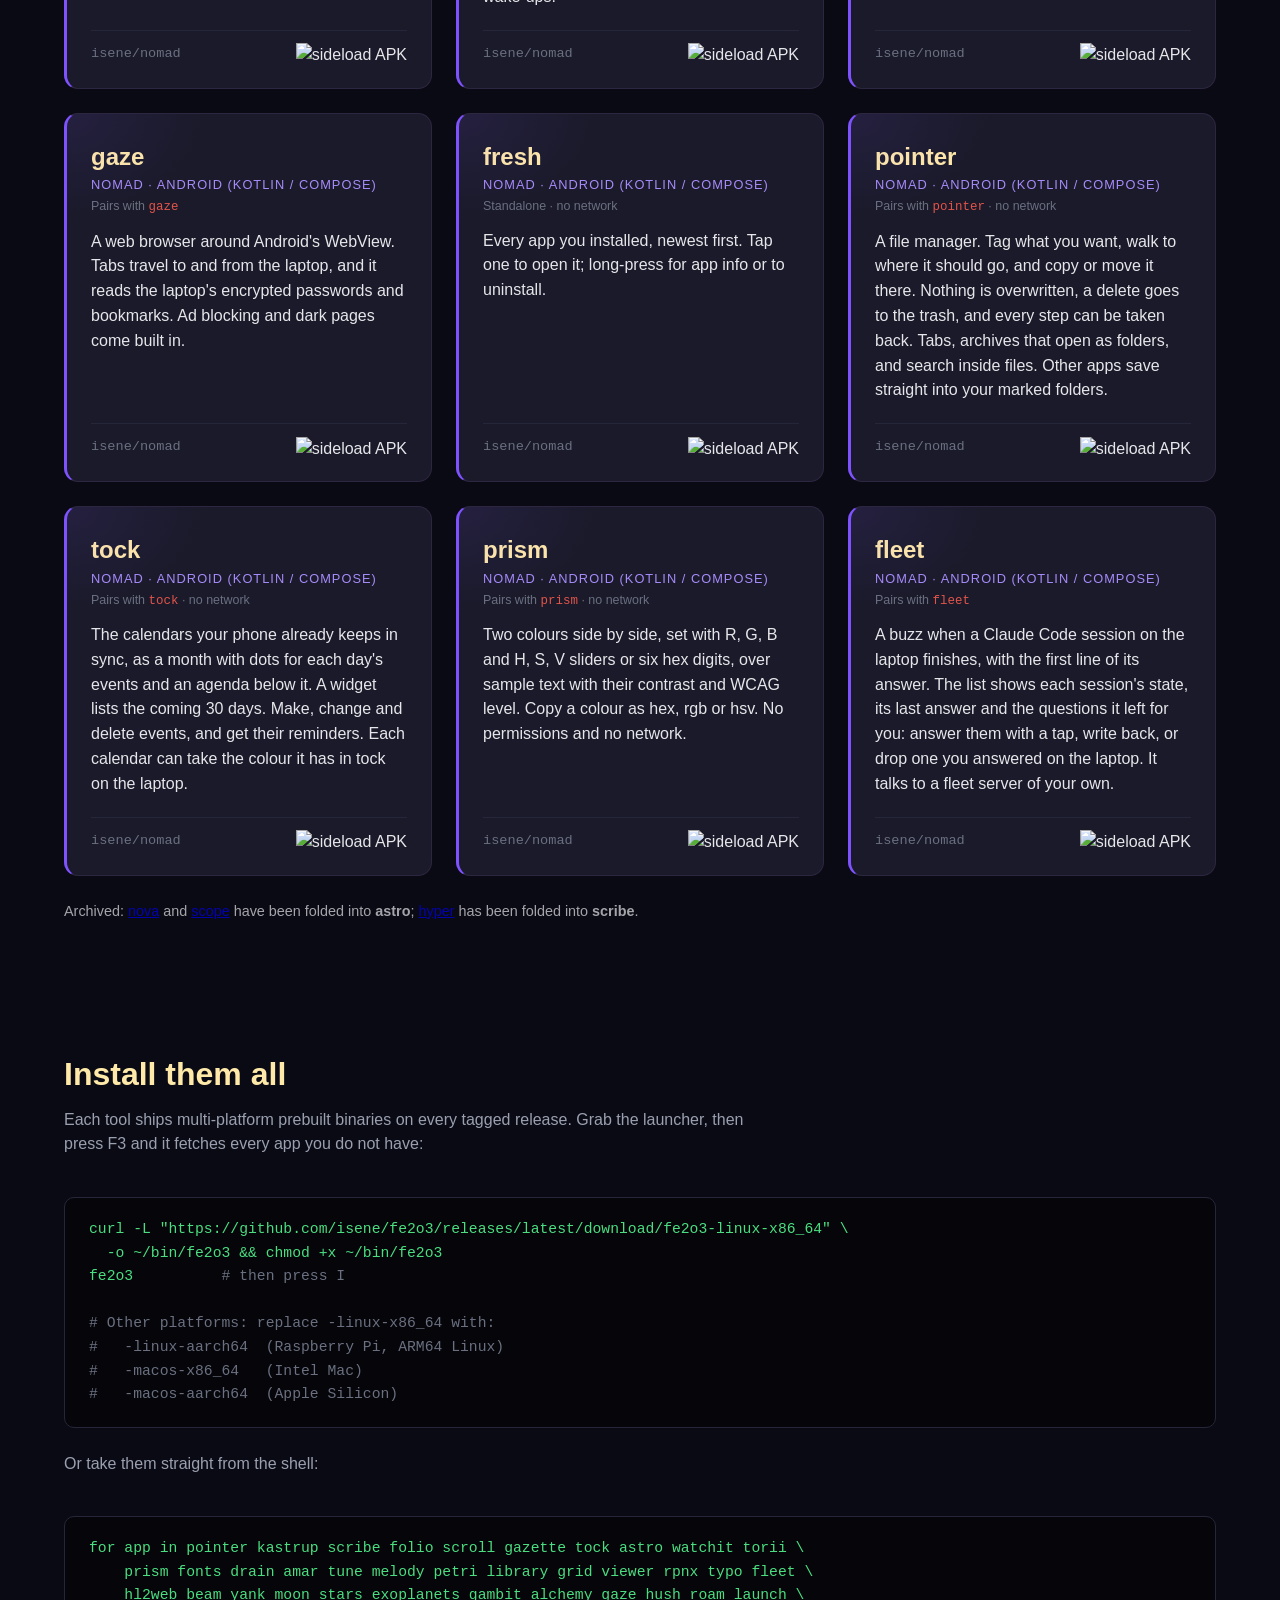
==== commit 734c3cb6: "indi joins the suite Science group in the launcher, a card on the landing page, rows in both tables " ====
--- a/docs/index.html
+++ b/docs/index.html
@@ -93,7 +93,7 @@
     <div class="container">
       <h2>The tools</h2>
       <p class="section-intro">
-        Fifty-six binaries and eight libraries that together cover most
+        Fifty-seven binaries and eight libraries that together cover most
         of what a keyboard-bound terminal user does in a day, plus a phone
         companion that bridges one of those workflows off the laptop.
       </p>
@@ -727,6 +727,22 @@
           <div class="card-meta">
             <span class="repo">isene/fractal</span>
             <img src="https://badgen.net/github/release/isene/fractal" alt="release">
+          </div>
+        </div>
+        <div class="card">
+          <div class="card-head">
+            <img class="card-logo" src="https://raw.githubusercontent.com/isene/indi/master/img/indi.svg" alt="indi logo" onerror="this.style.visibility='hidden'">
+            <div>
+              <h3 class="card-title"><a class="card-link" href="https://github.com/isene/indi">indi</a></h3>
+              <div class="card-kind">INDI Telescope Control (binary)</div>
+            </div>
+          </div>
+          <p class="card-desc">
+            Every device an INDI server drives, with all its settings. Focus by making one number small, send the mount to a planet or to a star picked off tonight's sky, and see the camera's pictures with their stars found.
+          </p>
+          <div class="card-meta">
+            <span class="repo">isene/indi</span>
+            <img src="https://badgen.net/github/release/isene/indi" alt="release">
           </div>
         </div>
       </div>
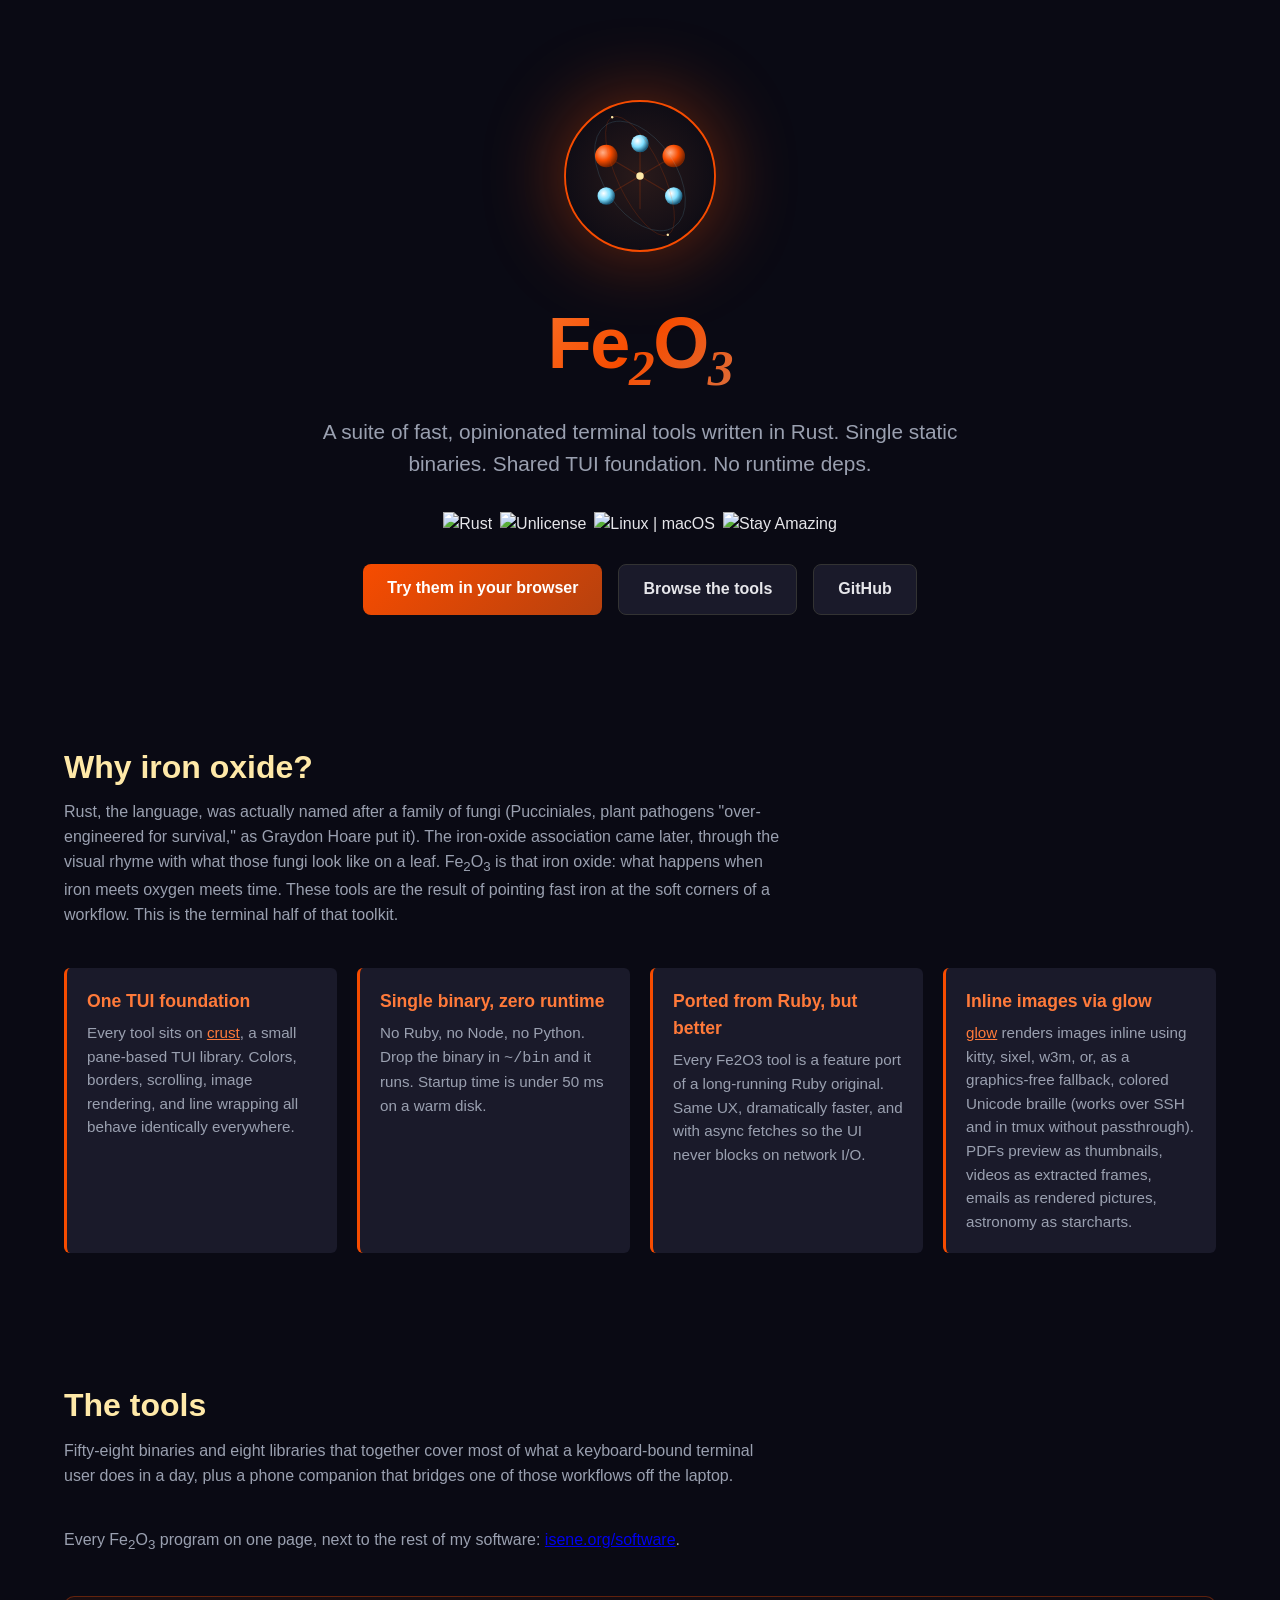
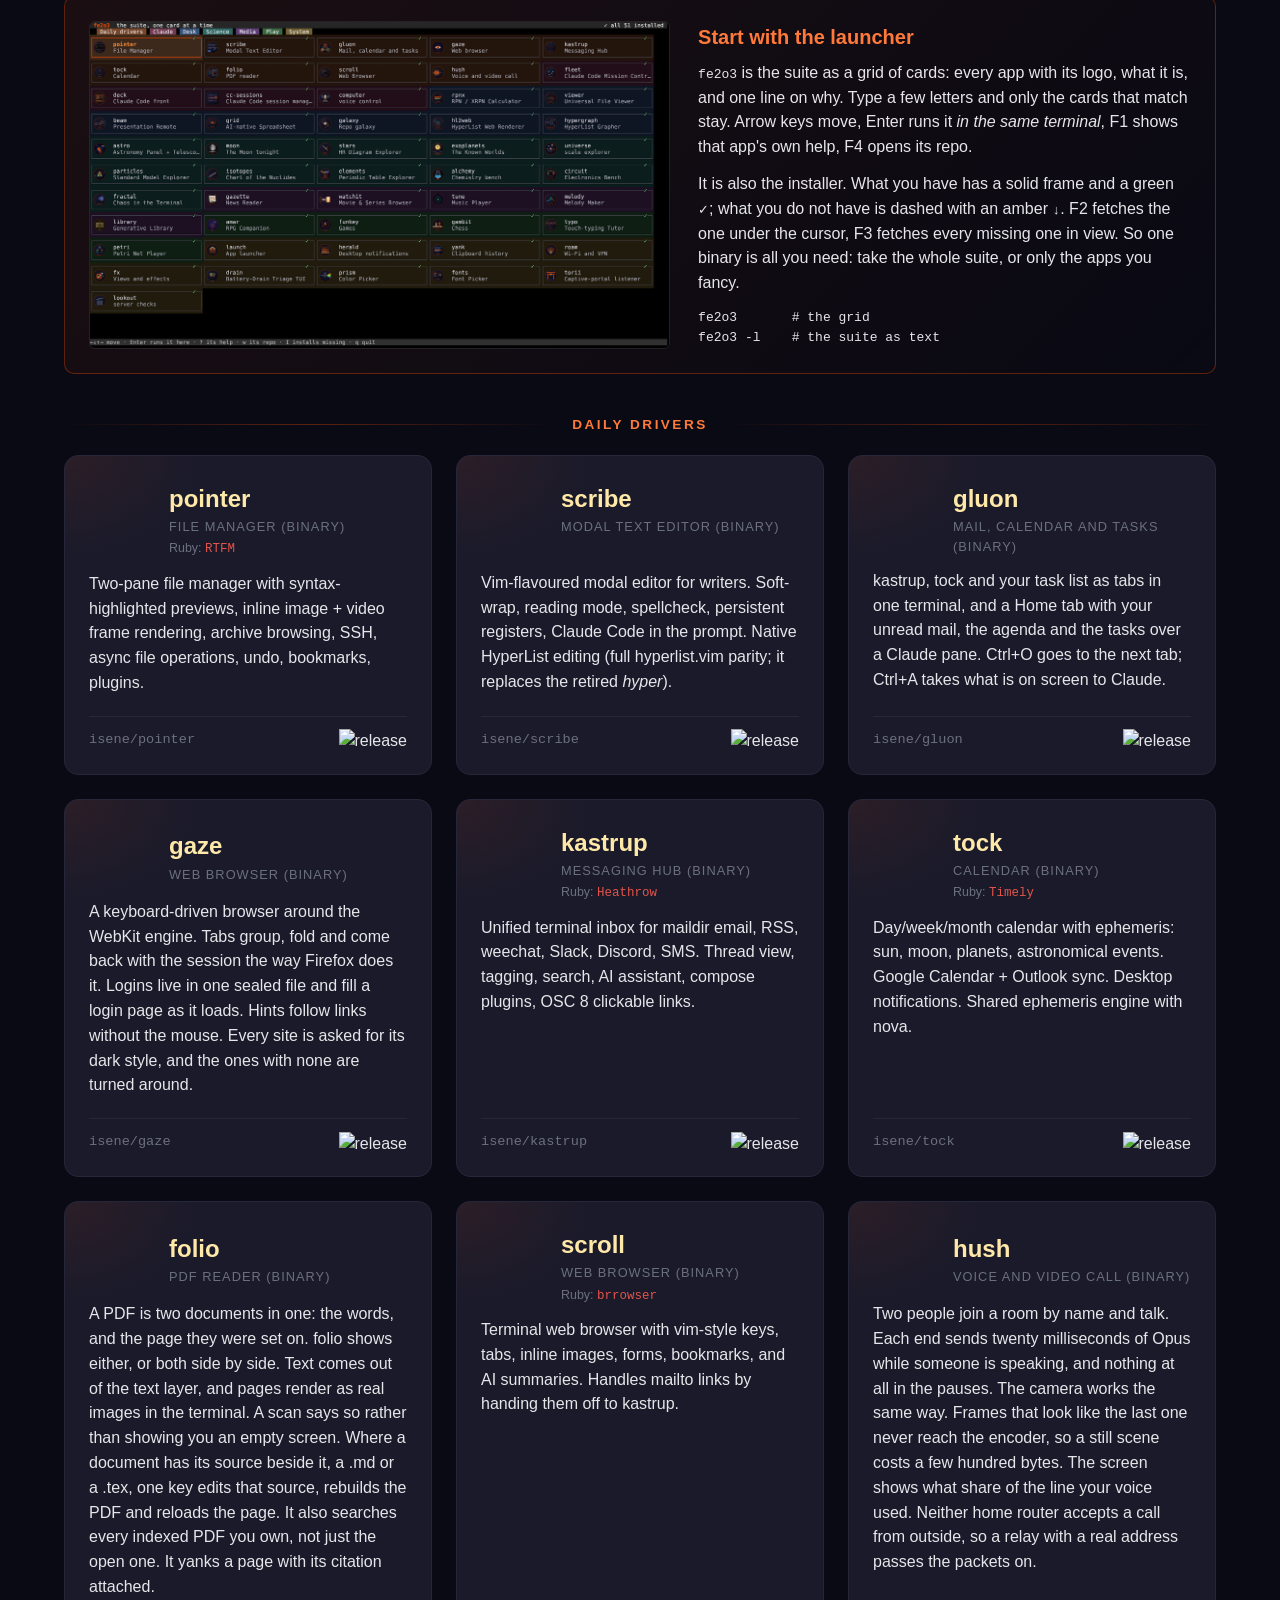
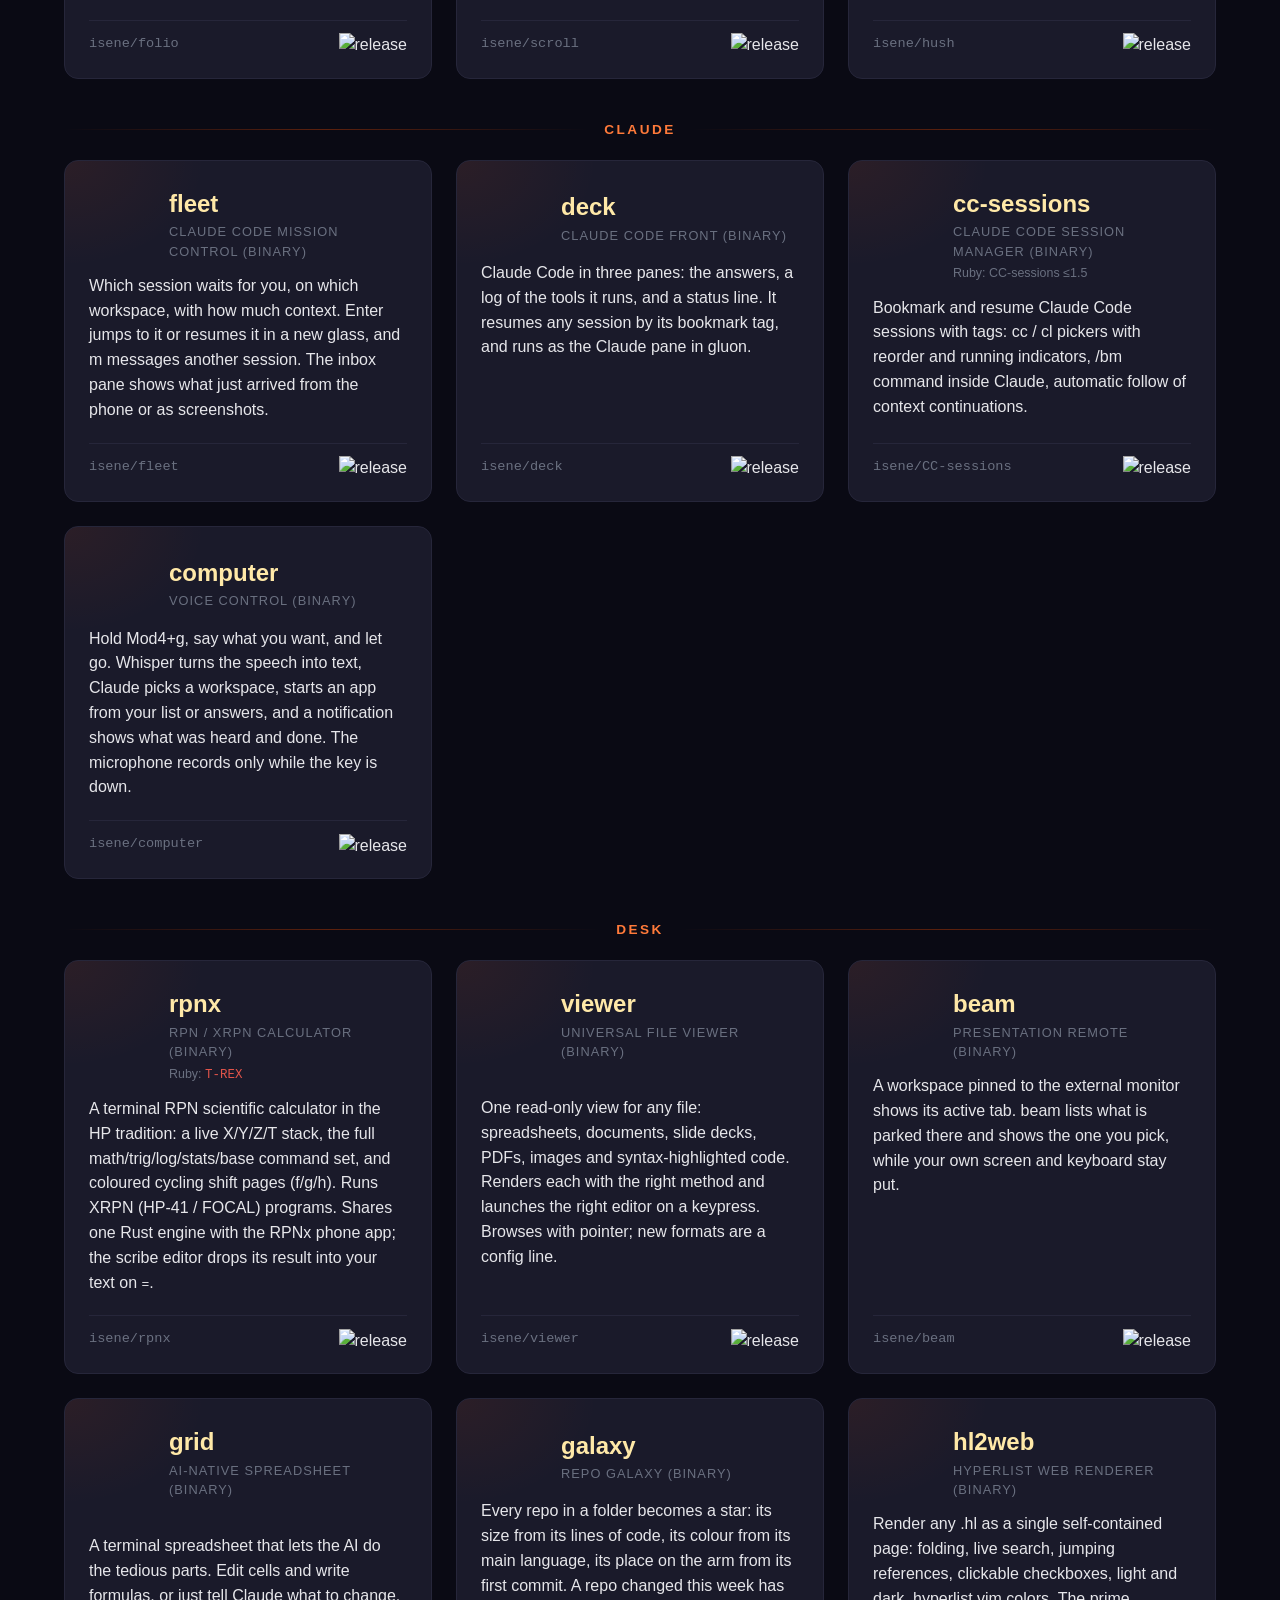
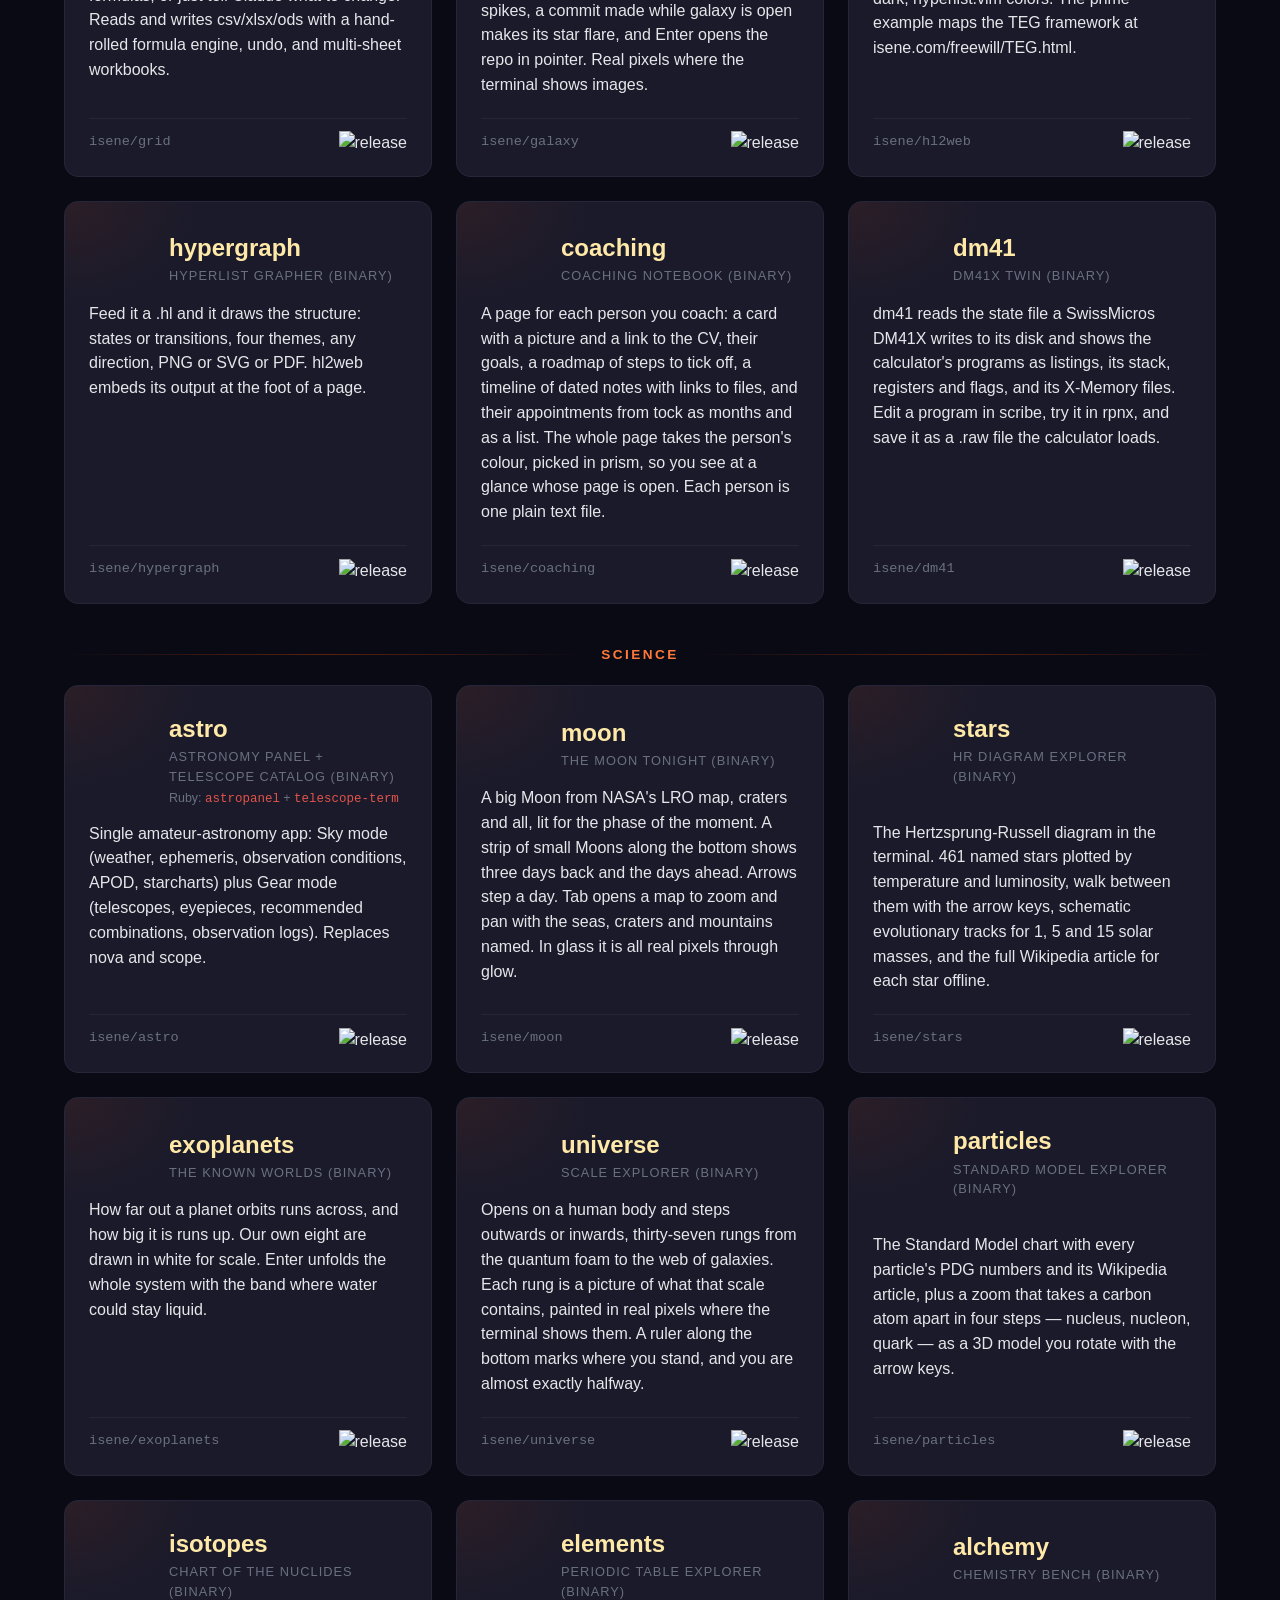
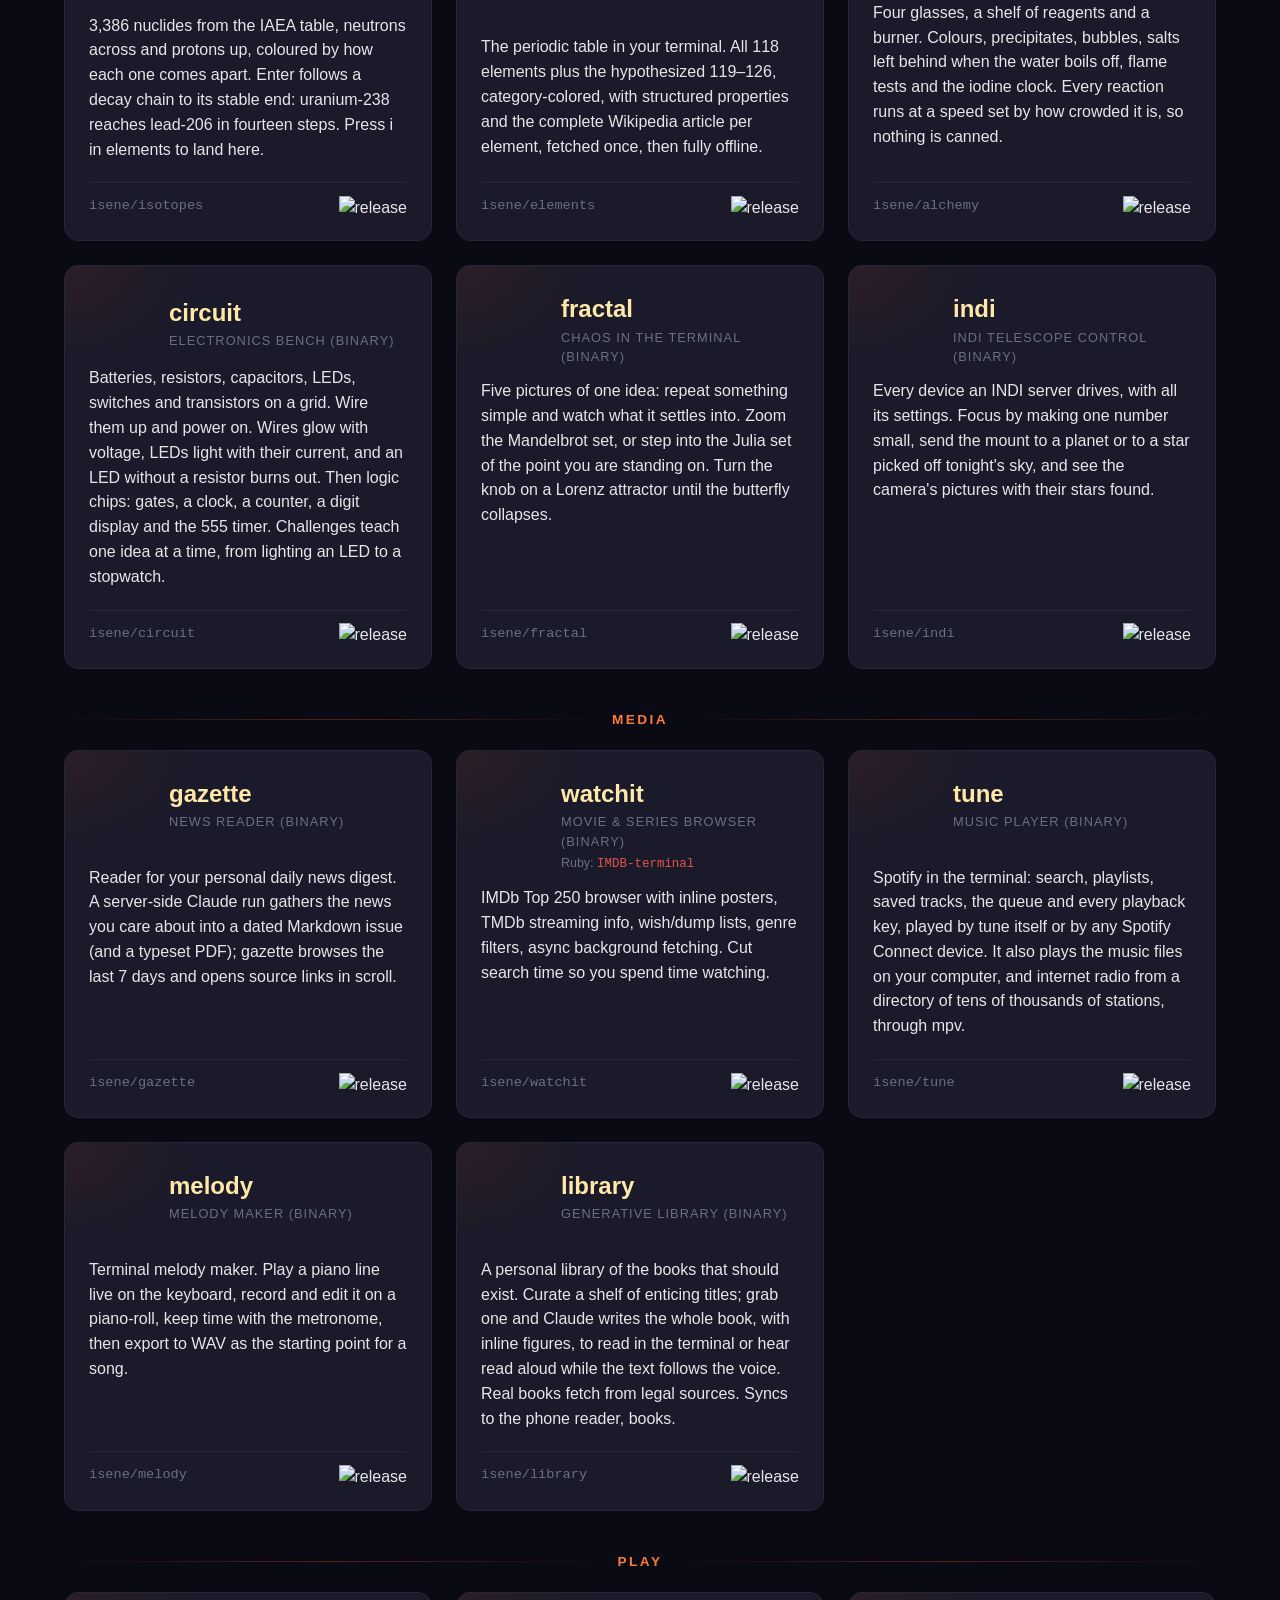
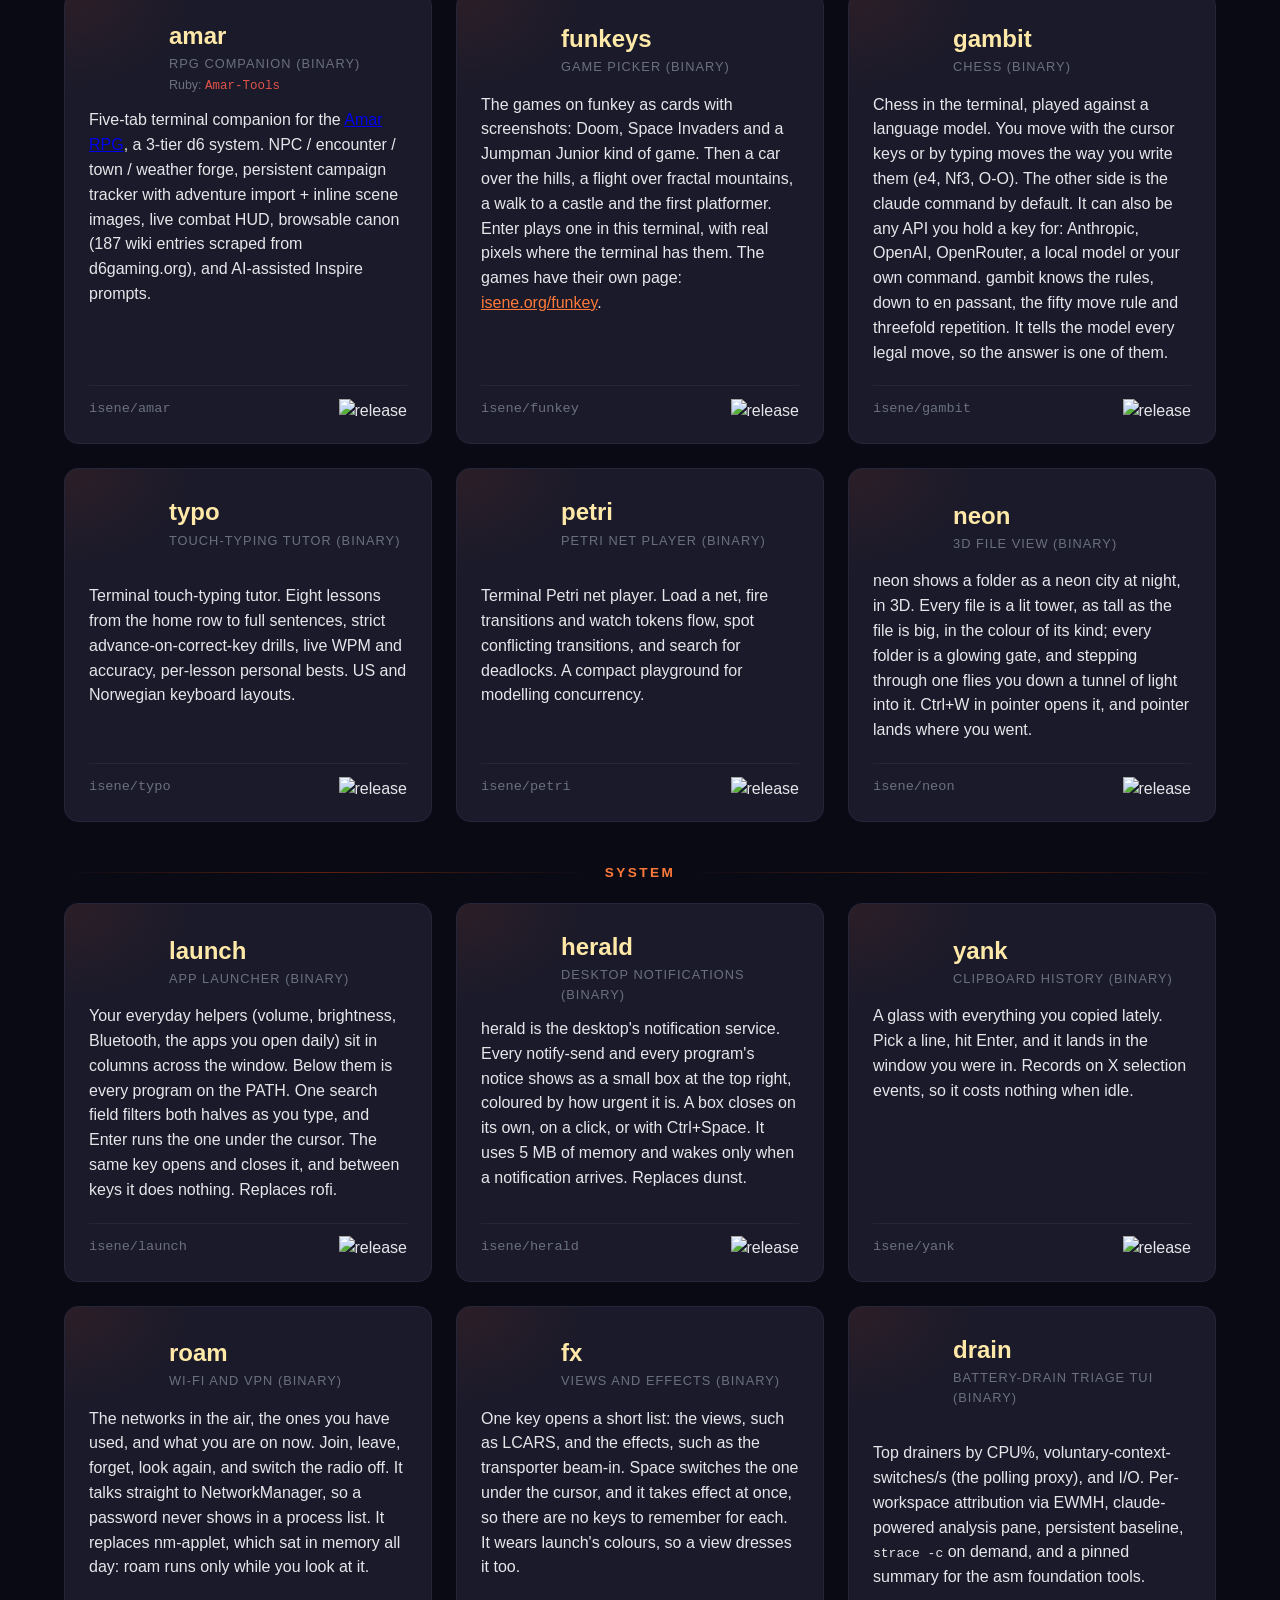
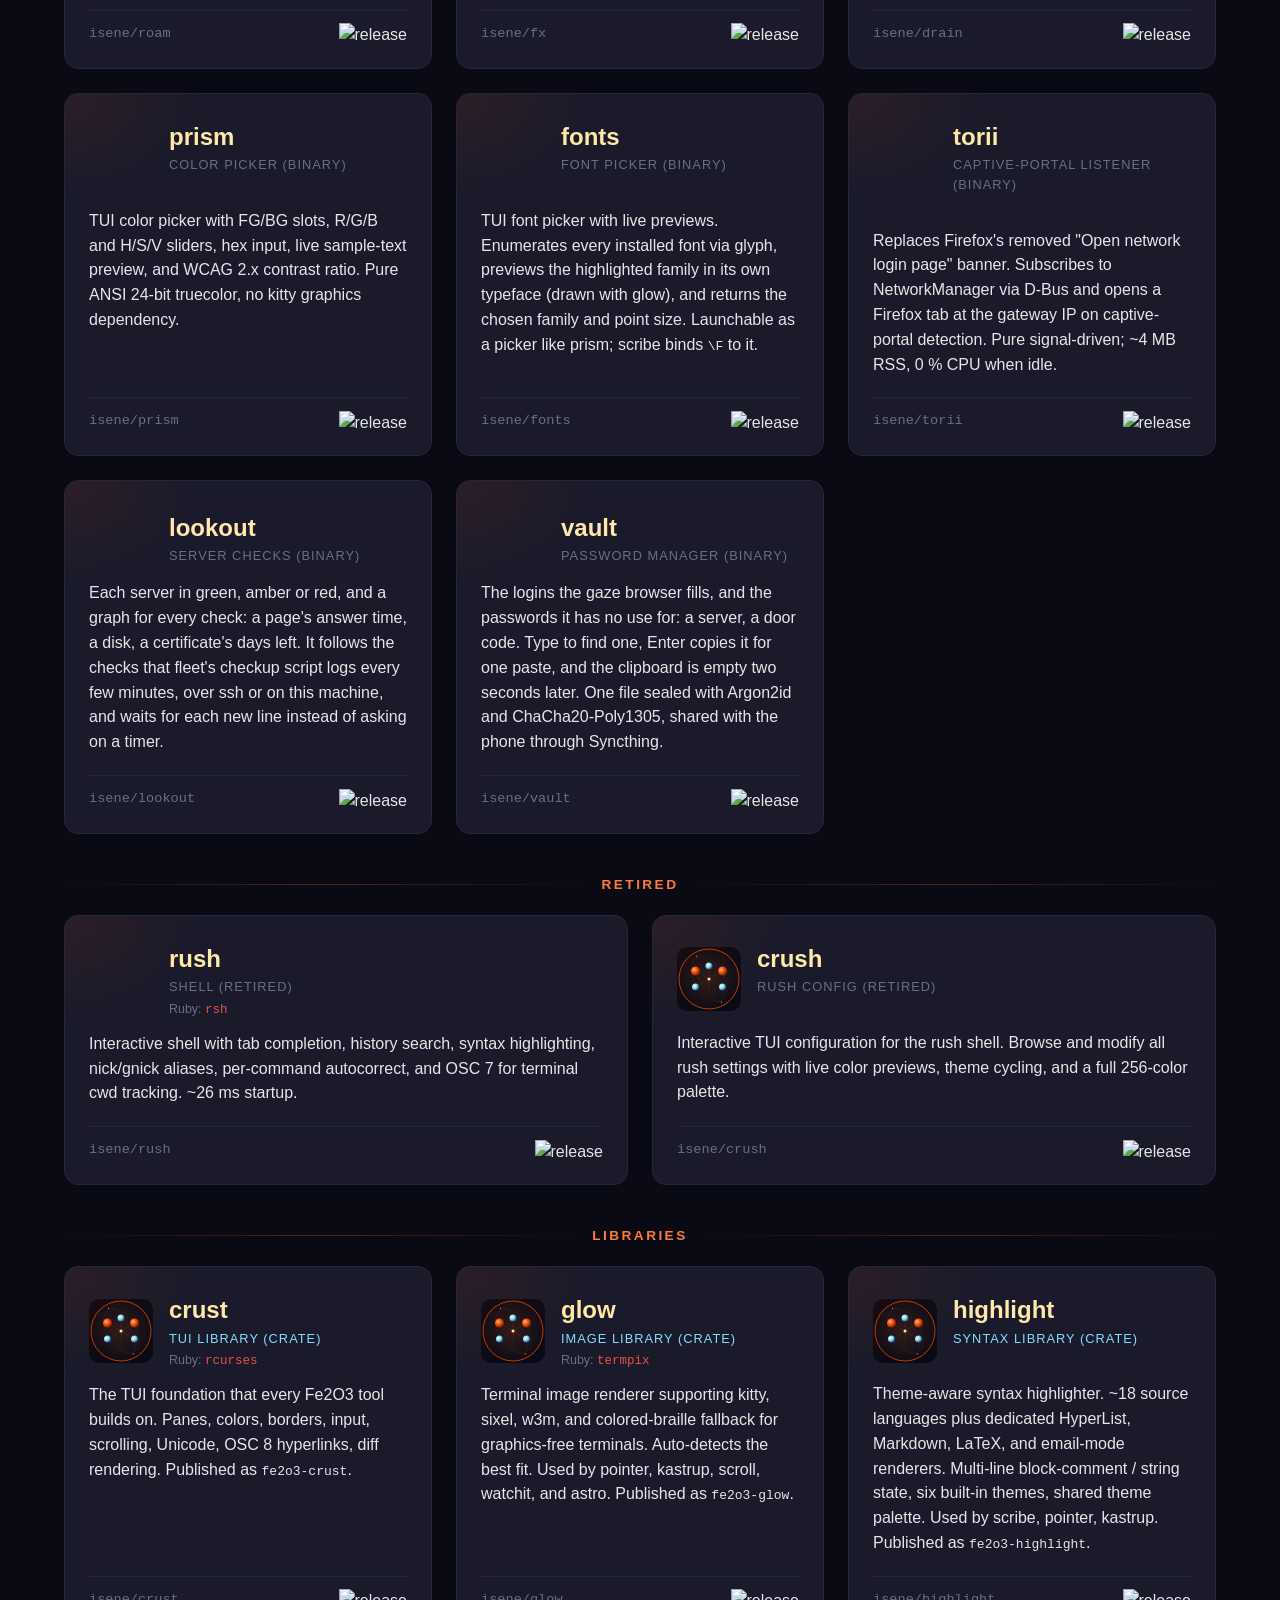
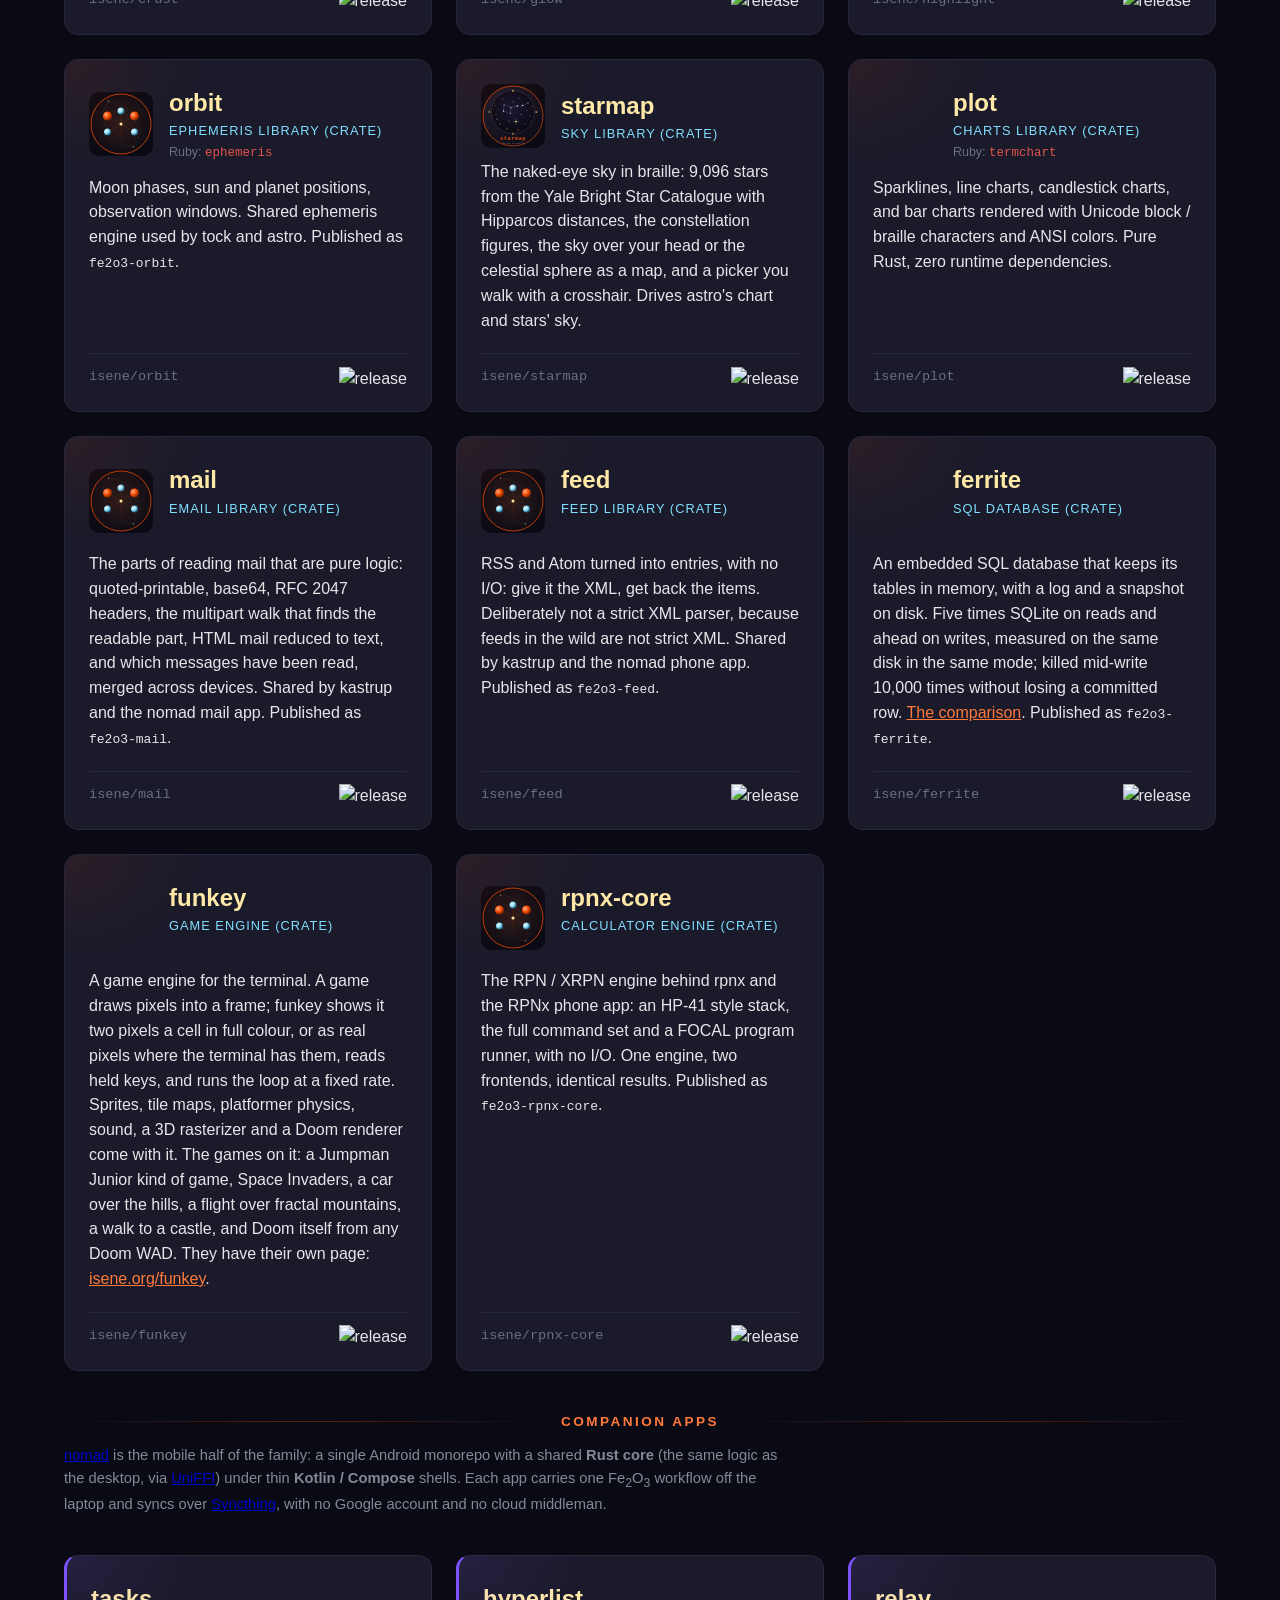
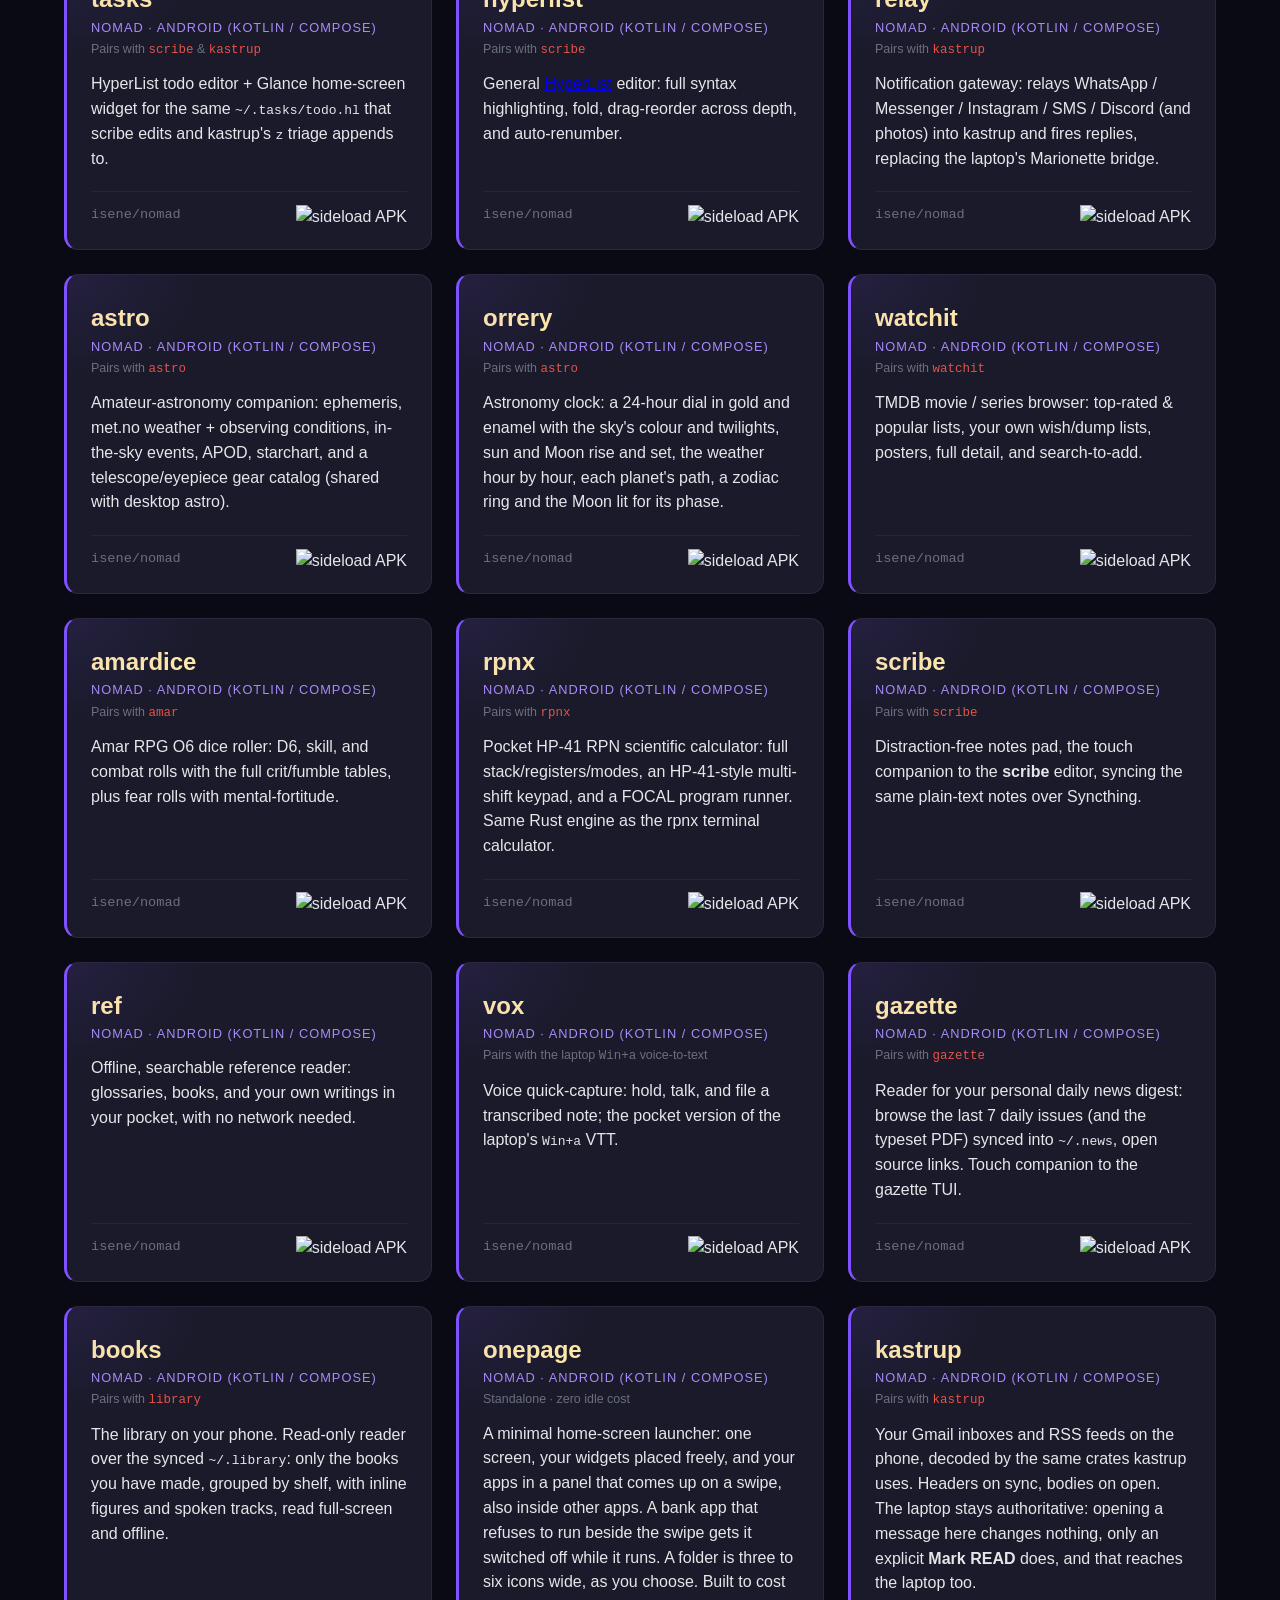
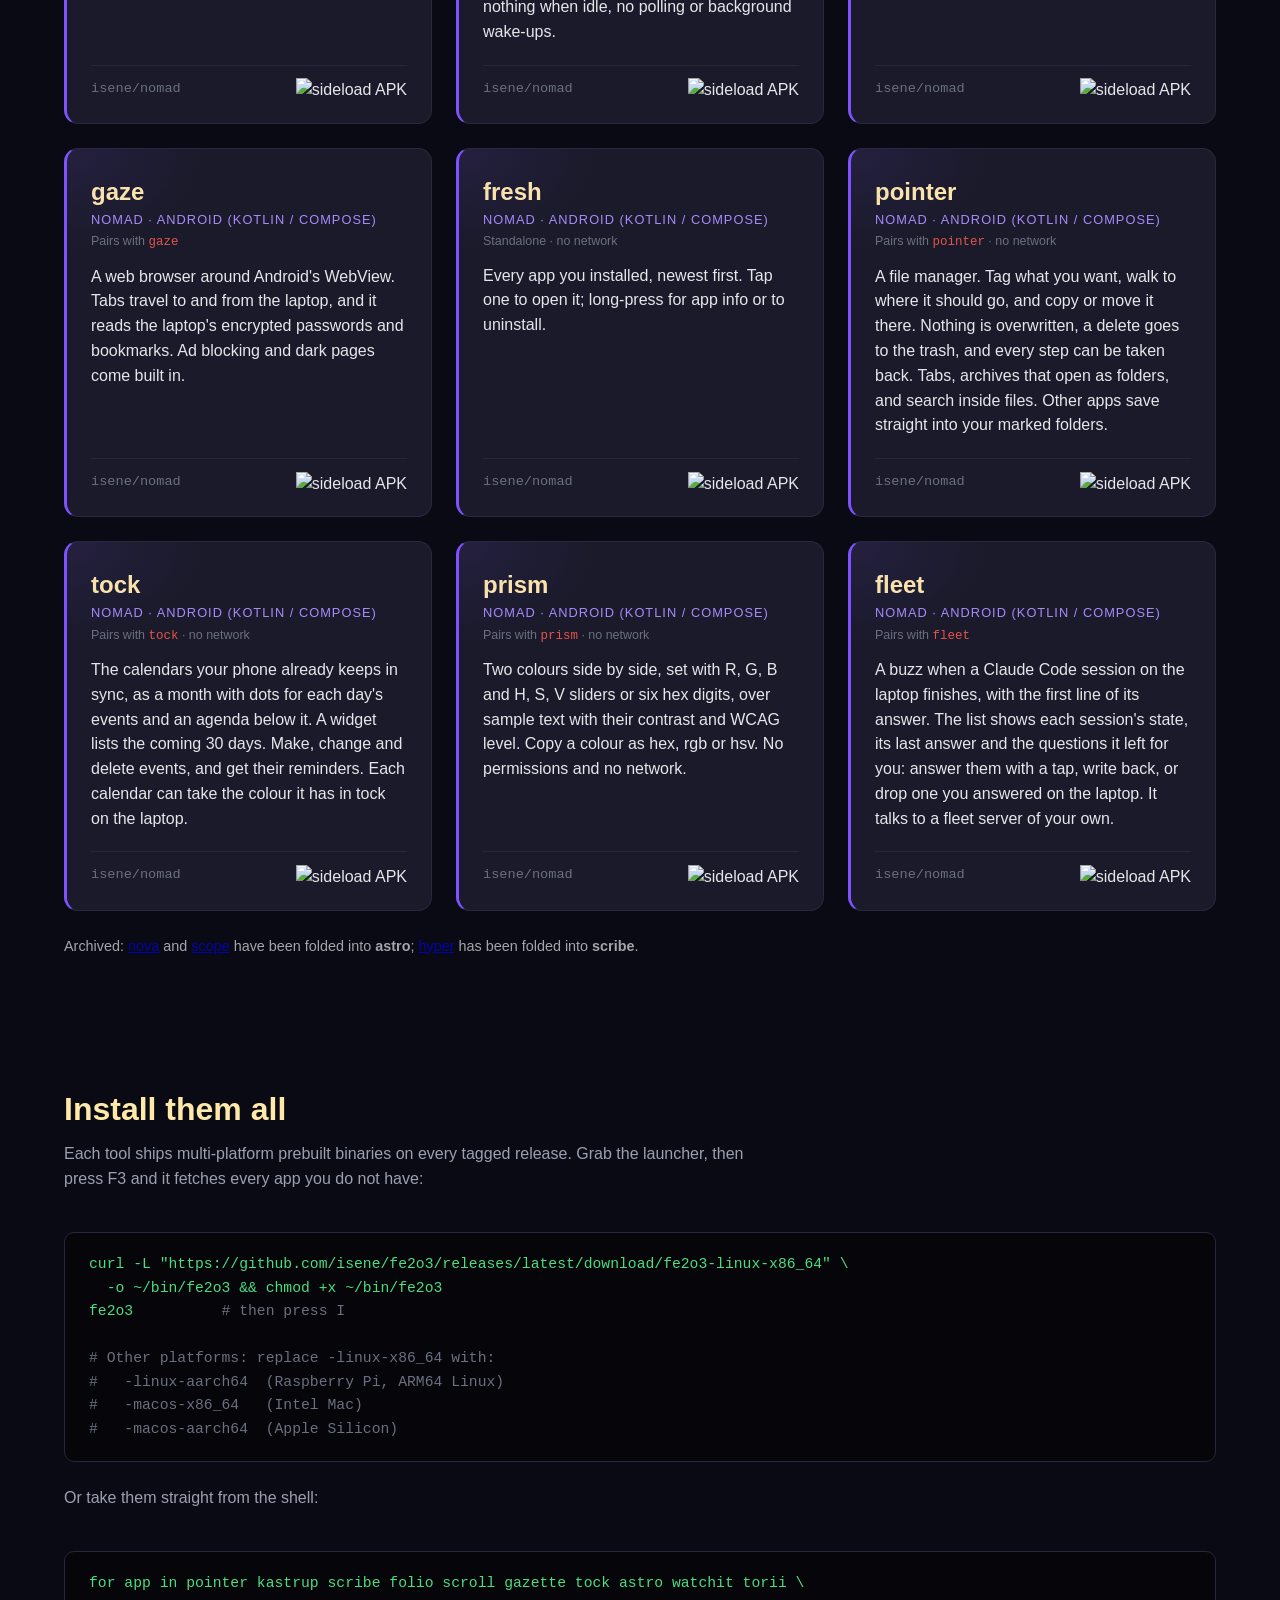
==== commit b2140fb2: "neon joins the suite Co-Authored-By: Claude Opus 5.5 <noreply@anthropic.com>" ====
--- a/docs/index.html
+++ b/docs/index.html
@@ -93,7 +93,7 @@
     <div class="container">
       <h2>The tools</h2>
       <p class="section-intro">
-        Fifty-seven binaries and eight libraries that together cover most
+        Fifty-eight binaries and eight libraries that together cover most
         of what a keyboard-bound terminal user does in a day, plus a phone
         companion that bridges one of those workflows off the laptop.
       </p>
@@ -951,6 +951,22 @@
           <div class="card-meta">
             <span class="repo">isene/petri</span>
             <img src="https://badgen.net/github/release/isene/petri" alt="release">
+          </div>
+        </div>
+        <div class="card">
+          <div class="card-head">
+            <img class="card-logo" src="https://raw.githubusercontent.com/isene/neon/master/img/neon.svg" alt="neon logo" onerror="this.style.visibility='hidden'">
+            <div>
+              <h3 class="card-title"><a class="card-link" href="https://github.com/isene/neon">neon</a></h3>
+              <div class="card-kind">3D file view (binary)</div>
+            </div>
+          </div>
+          <p class="card-desc">
+            neon shows a folder as a neon city at night, in 3D. Every file is a lit tower, as tall as the file is big, in the colour of its kind; every folder is a glowing gate, and stepping through one flies you down a tunnel of light into it. Ctrl+W in pointer opens it, and pointer lands where you went.
+          </p>
+          <div class="card-meta">
+            <span class="repo">isene/neon</span>
+            <img src="https://badgen.net/github/release/isene/neon" alt="release">
           </div>
         </div>
       </div>
